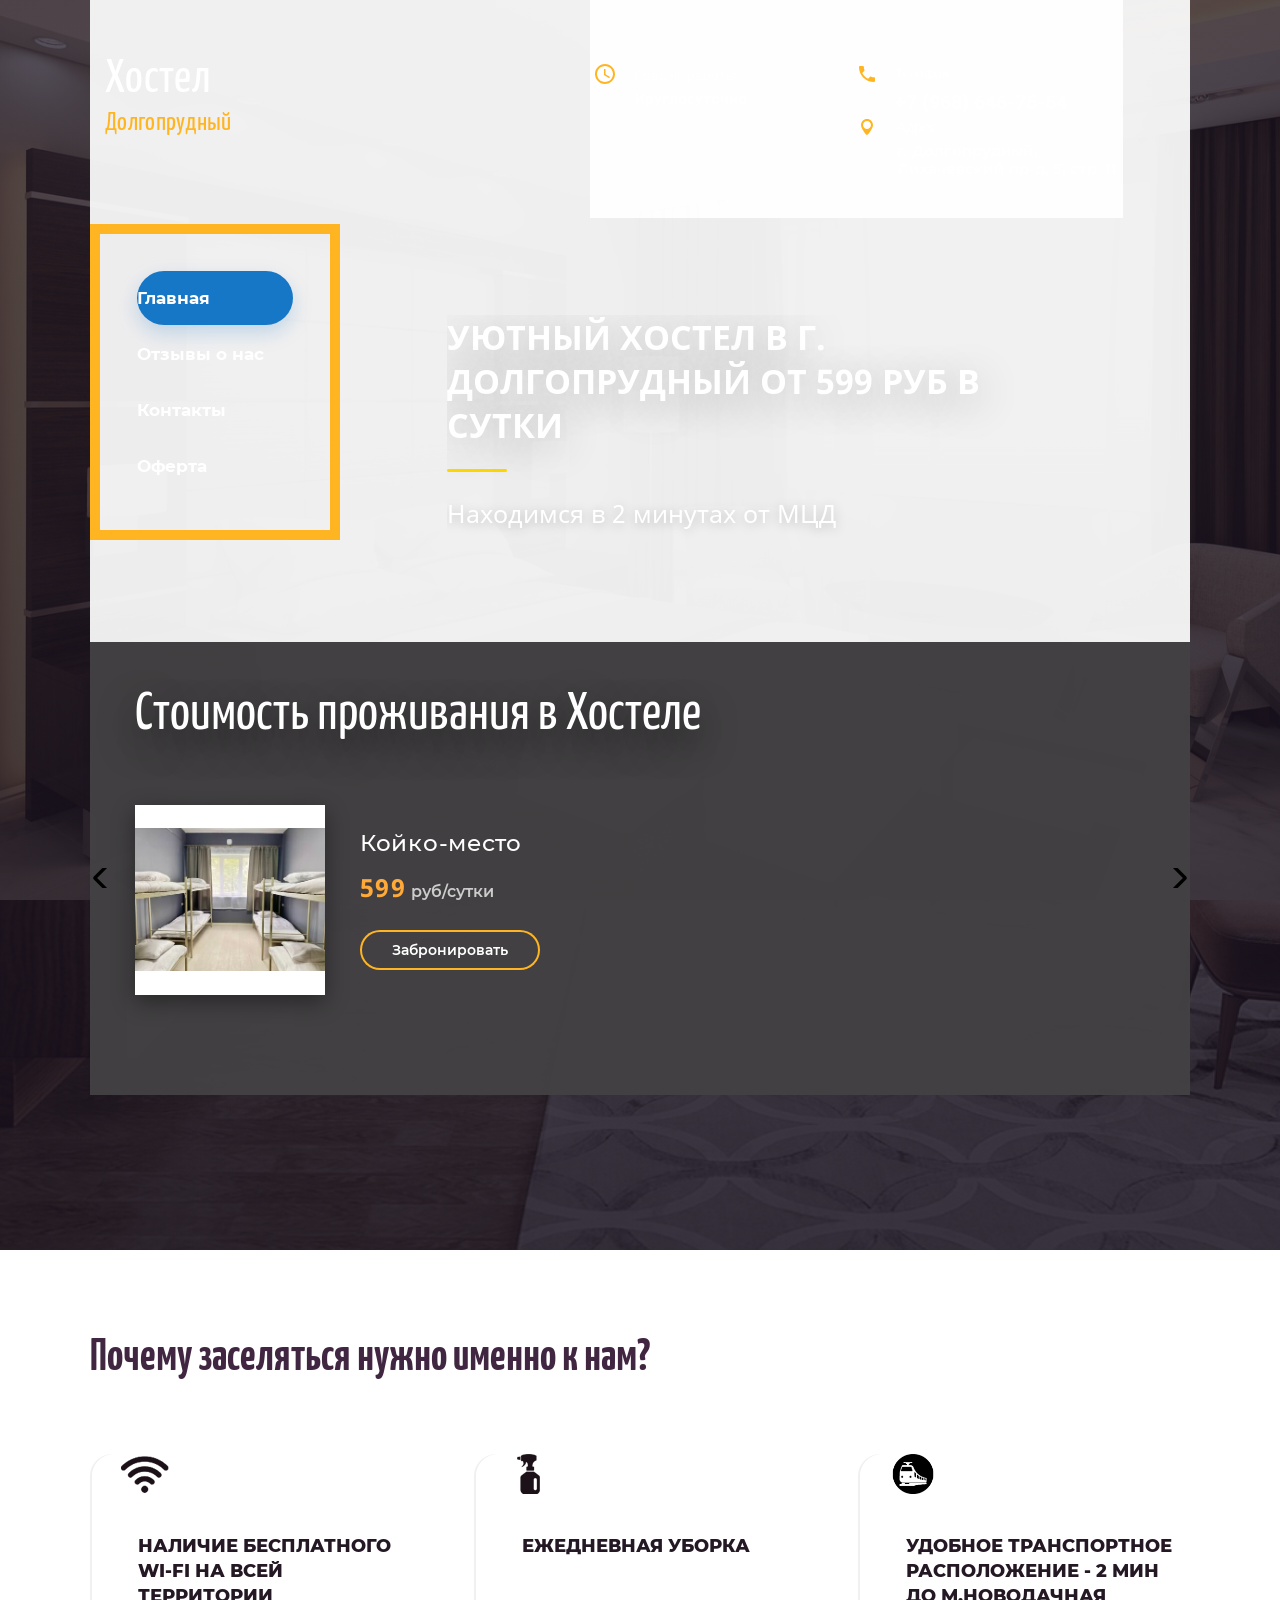
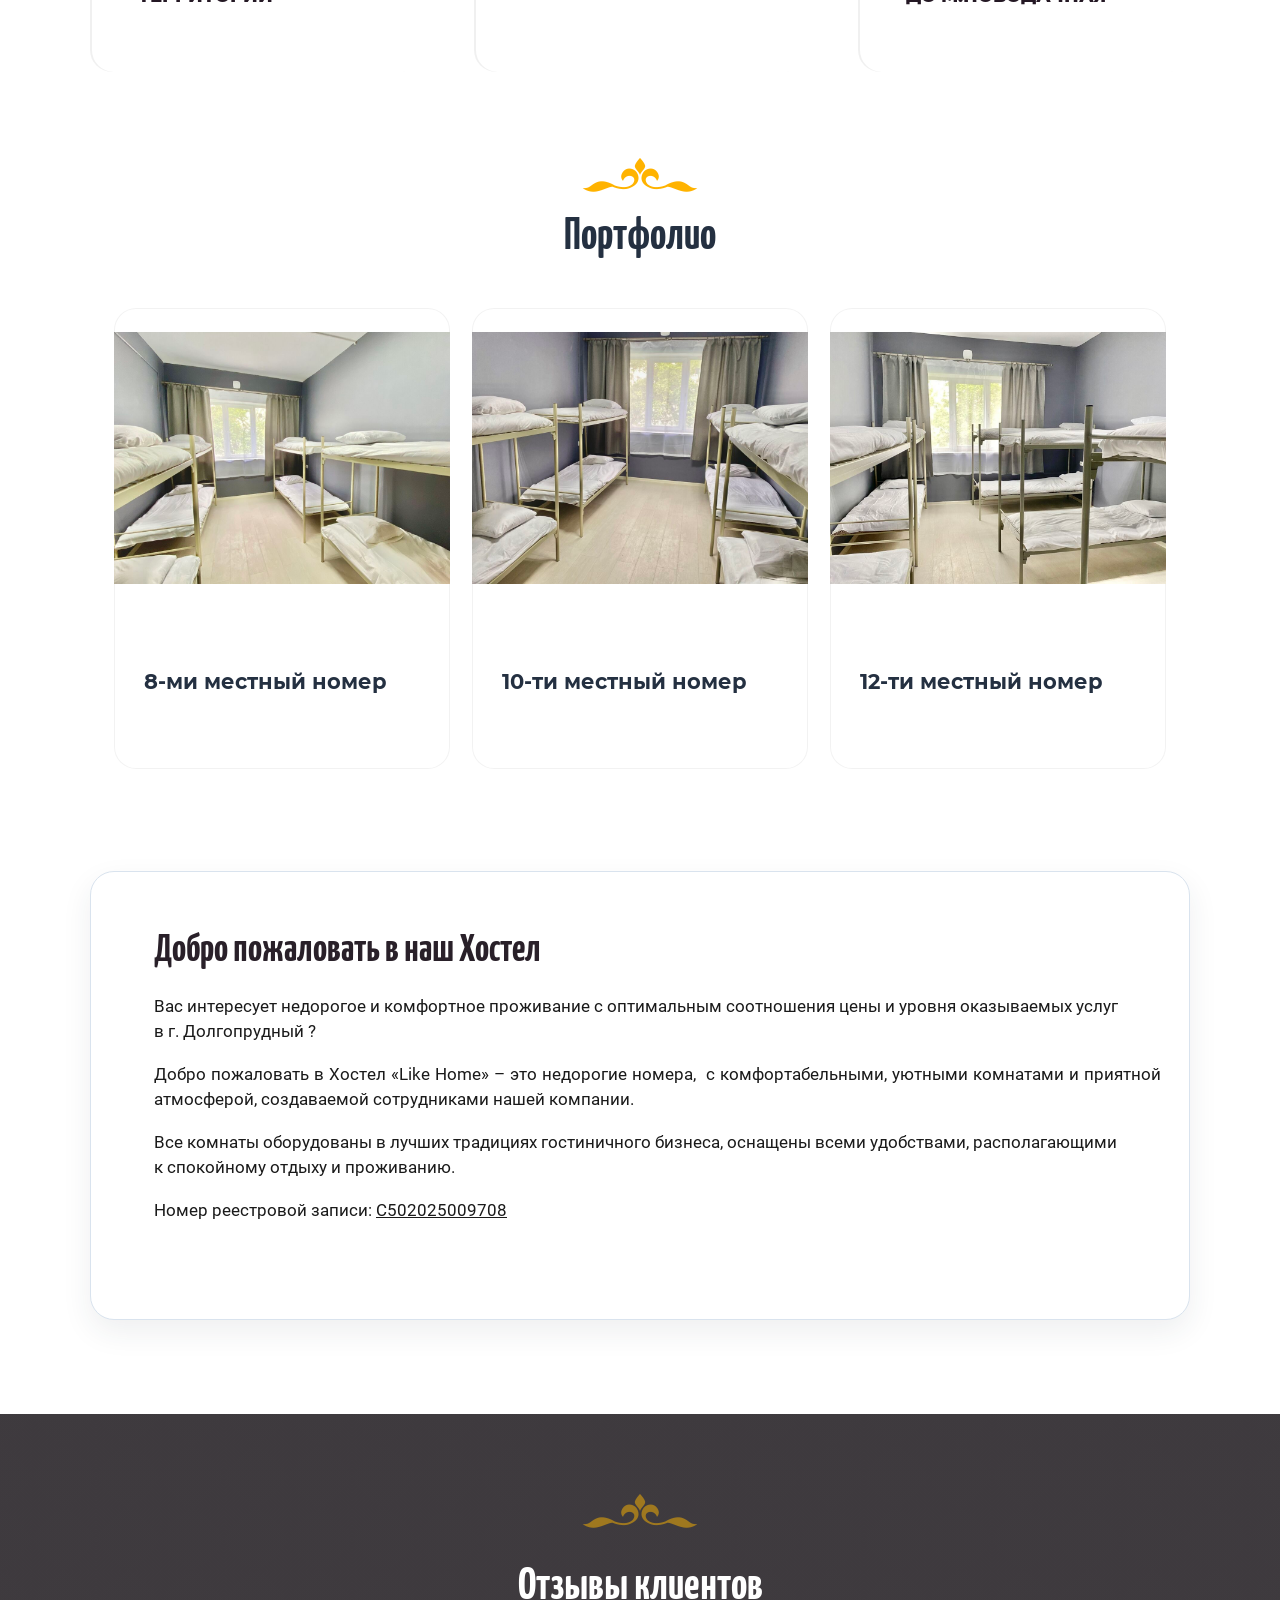
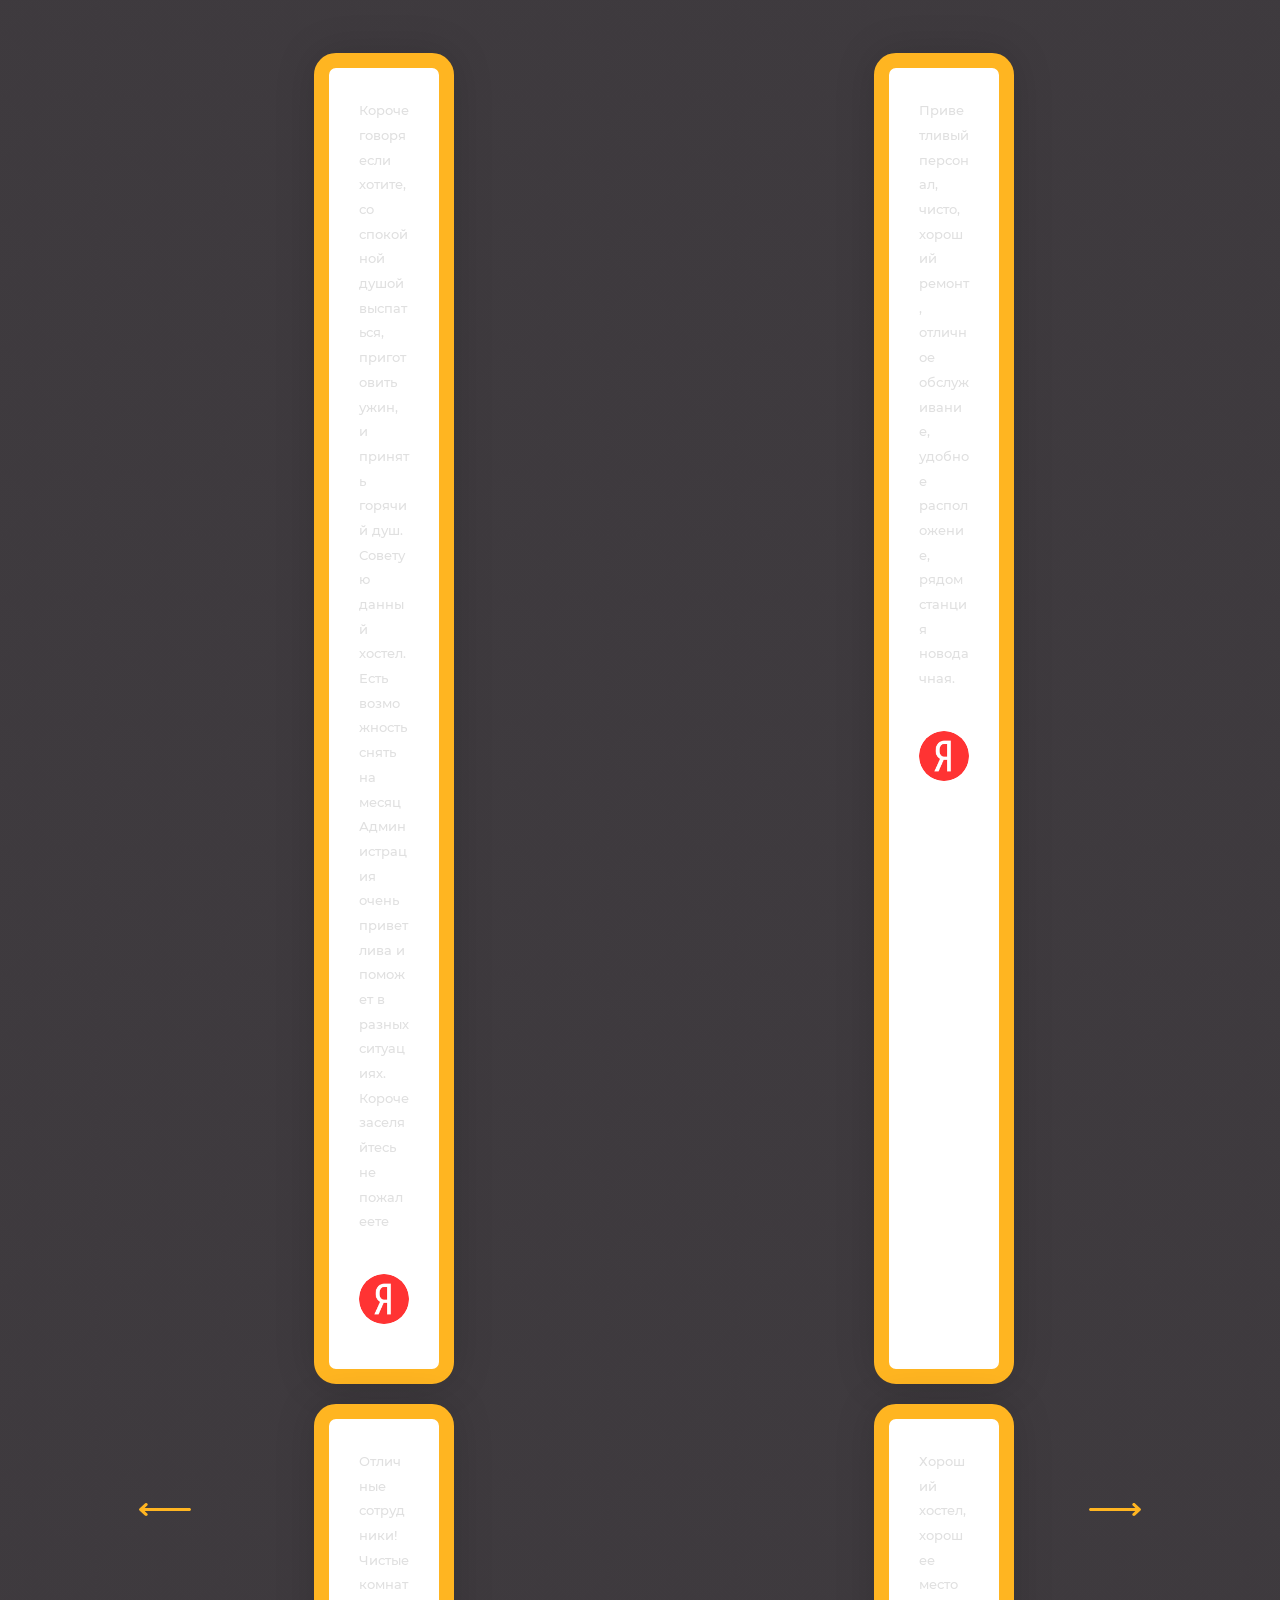
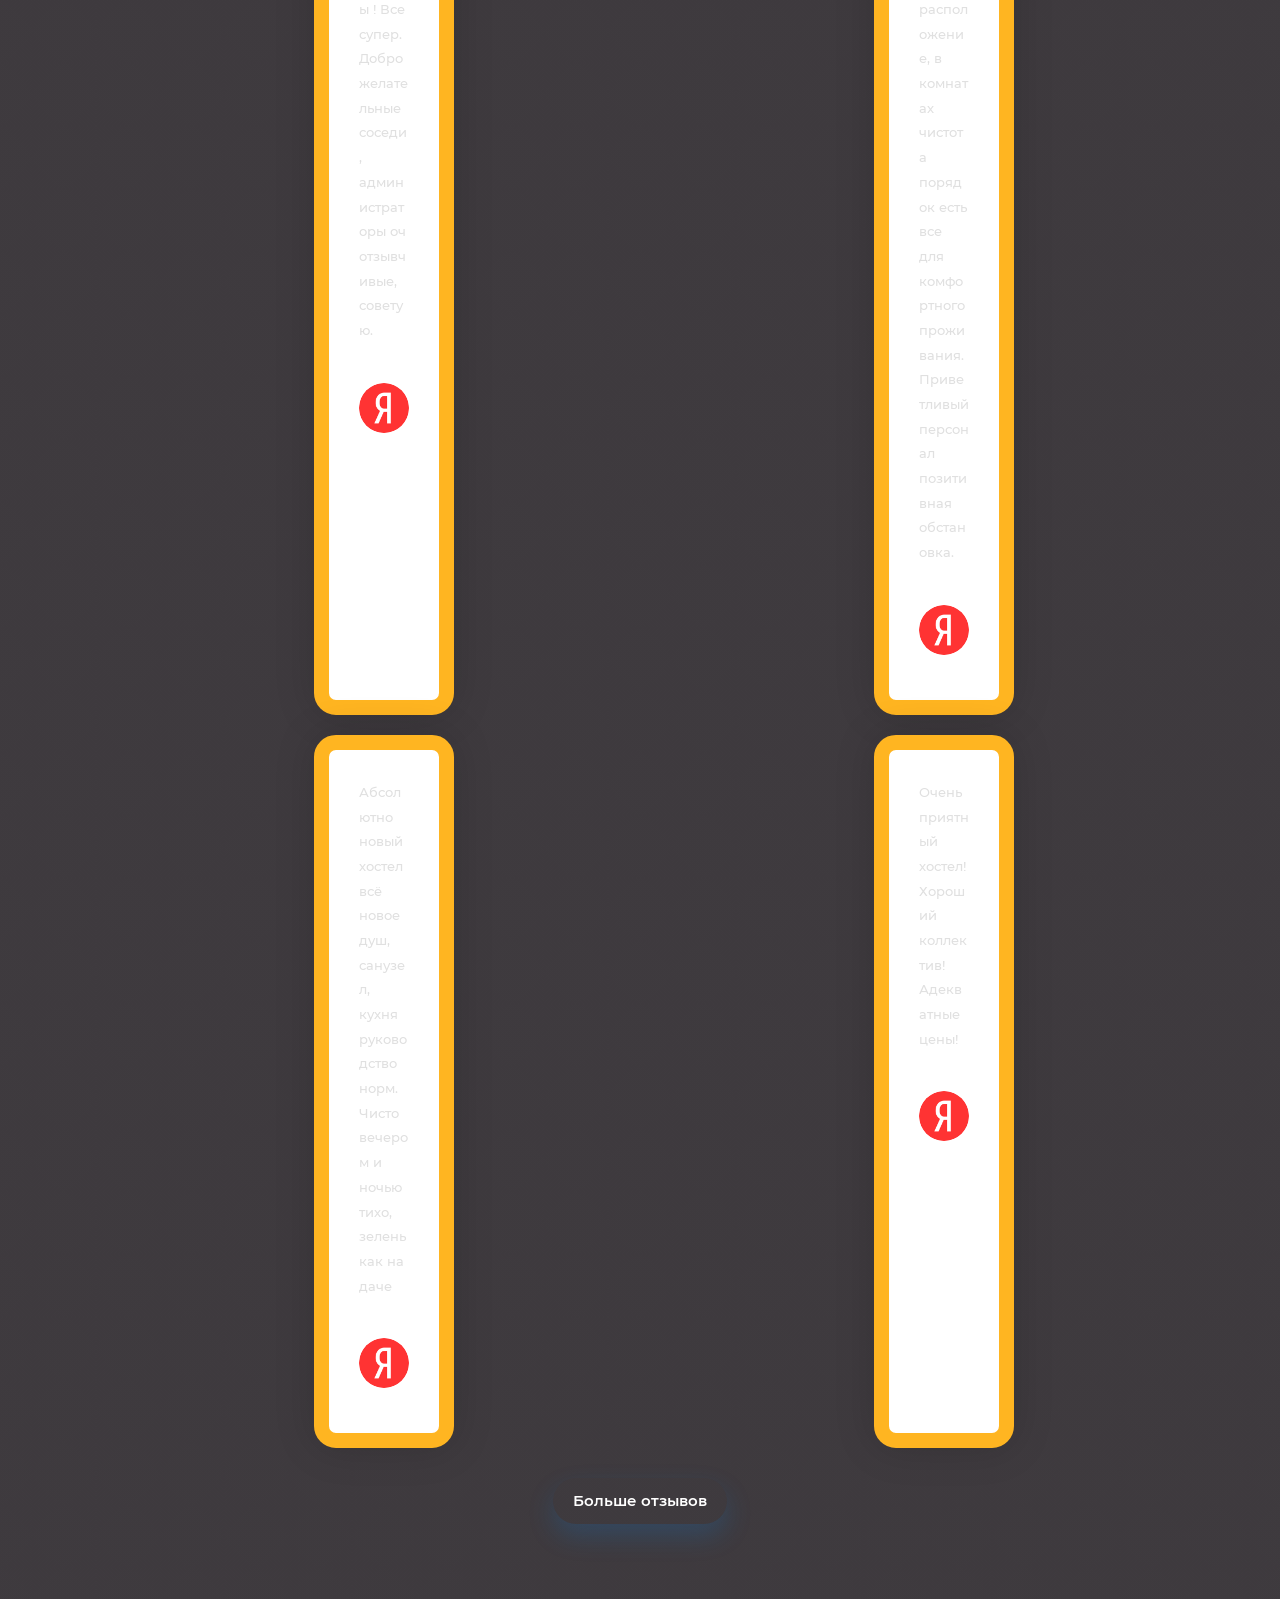
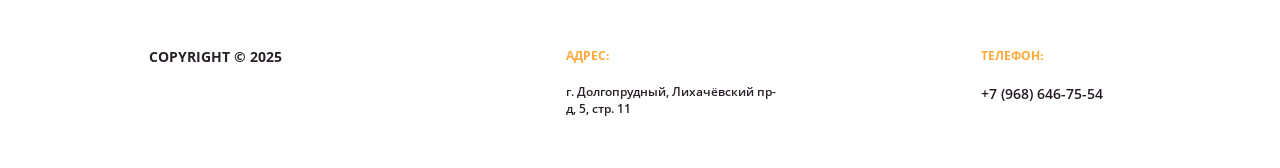
==== index.html @ 7240b82d "Refresh original site styling and remove MegaGroup references" ====
<!doctype html>
 
<html lang="ru" class="title-page">
	 
	<head>
		 
		<meta charset="utf-8">
		 <link rel="stylesheet" href="/booking.css">
		<meta name="robots" content="all"/>
		 <title>Хостел Like Home г. Долгопрудный</title>
<!-- assets.top -->

<!-- /assets.top -->
 
		<meta name="description" content="Добро пожаловать в Хостел «Like Home» – это недорогие номера,  с комфортабельными, уютными комнатами и приятной атмосферой, создаваемой сотрудниками нашей компании.">
		 
		<meta name="keywords" content="Хостел, хостел недорого, хостел цена">
		 
		<meta name="SKYPE_TOOLBAR" content="SKYPE_TOOLBAR_PARSER_COMPATIBLE">
		<meta name="viewport" content="width=device-width, height=device-height, initial-scale=1.0, maximum-scale=1.0, user-scalable=no">
		 
		<meta name="msapplication-tap-highlight" content="no"/>
		 
		<meta name="format-detection" content="telephone=no">
		 
		<meta http-equiv="x-rim-auto-match" content="none">
		 
		<!--  -->
		<link rel="stylesheet" href="title.styles.css">
		 
		<link rel="stylesheet" href="designblock.scss.css">
		 
		<link rel="stylesheet" href="s3_styles.scss.css">
		 
		<script src="jquery.min.js"></script>
		 
		<script src="adaptiveimage.js"></script>
		 <meta name="yandex-verification" content="aace948589cb47bc" />
<link rel="stylesheet" href="lightgallery.proxy.to.hs.min.css" media="all" async>
<script src="lightgallery.proxy.to.hs.stub.min.js"></script>
<script src="lightgallery.proxy.to.hs.js" async></script>

            <!-- 46b9544ffa2e5e73c3c971fe2ede35a5 -->
            <script src='ru.js'></script>
            <script src='common.min.js'></script>
        <link rel='stylesheet' type='text/css' href='calendar.css' /><link rel="icon" href="favicon.png" type="image/png">
	<link rel="apple-touch-icon" href="favicon.png.1">
	<link rel="apple-touch-icon" sizes="57x57" href="favicon.png.2">
	<link rel="apple-touch-icon" sizes="60x60" href="favicon.png.3">
	<link rel="apple-touch-icon" sizes="72x72" href="favicon.png.4">
	<link rel="apple-touch-icon" sizes="76x76" href="favicon.png.5">
	<link rel="apple-touch-icon" sizes="114x114" href="favicon.png.6">
	<link rel="apple-touch-icon" sizes="120x120" href="favicon.png.7">
	<link rel="apple-touch-icon" sizes="144x144" href="favicon.png.8">
	<link rel="apple-touch-icon" sizes="152x152" href="favicon.png.9">
	<link rel="apple-touch-icon" sizes="180x180" href="favicon.png.10">
	
	<meta name="msapplication-TileImage" content="/thumb/2/bmMZwZpxmRExzY98ed18Wg/c/favicon.png">
	<meta name="msapplication-square70x70logo" content="/thumb/2/u4ZCgXlIt0M0m6gZuZtRyQ/70c70/favicon.png">
	<meta name="msapplication-square150x150logo" content="/thumb/2/foNNC3kvbPYBac4AKEENng/150c150/favicon.png">
	<meta name="msapplication-wide310x150logo" content="/thumb/2/4xXaTyEaqfQGm4mLgRUUfg/310c150/favicon.png">
	<meta name="msapplication-square310x310logo" content="/thumb/2/rmdEXcb0zBLSx3J7TTuAiw/310c310/favicon.png">

		<link href="jquery-ui.css" rel="stylesheet" type="text/css"/>
		 
		<script src="jquery-ui.min.js" type="text/javascript"></script>
		 		<script src="jquery.ui.datepicker-ru.js"></script>
		 
		<link rel="stylesheet" href="jquery.popover.css">
		 
		<script src="jquery.popover.min.js" type="text/javascript"></script>
		 
		<script src="s3.form.js" type="text/javascript"></script>
		 
		<script src="jquery.bxslider.min.js" type="text/javascript"></script>
		 
		<link rel="stylesheet" href="photoswipe.css">
		 
		<link rel="stylesheet" href="default-skin.css">
		 
		<script type="text/javascript" src="photoswipe.min.js"></script>
		 
		<script type="text/javascript" src="photoswipe-ui-default.min.js"></script>
		  
		<script type="text/javascript" src="title.js"></script>
		 
		<!--[if lt IE 10]> <script src="/g/libs/ie9-svg-gradient/0.0.1/ie9-svg-gradient.min.js"></script> <script src="/g/libs/jquery-placeholder/2.0.7/jquery.placeholder.min.js"></script> <script src="/g/libs/jquery-textshadow/0.0.1/jquery.textshadow.min.js"></script> <script src="/g/s3/misc/ie/0.0.1/ie.js"></script> <![endif]-->
		<!--[if lt IE 9]> <script src="/g/libs/html5shiv/html5.js"></script> <![endif]-->
		 		 
	<link rel="stylesheet" href="modern-refresh.css">
	</head>
	 
	<body>
		 
		<div class="wrapper editorElement layer-type-wrapper" >
			  <div class="side-panel side-panel-43 widget-type-side_panel editorElement layer-type-widget widget-27" data-layers="['widget-28':['tablet-landscape':'inSide','tablet-portrait':'inSide','mobile-landscape':'inSide','mobile-portrait':'inSide'],'widget-47':['tablet-landscape':'inSide','tablet-portrait':'inSide','mobile-landscape':'inSide','mobile-portrait':'inSide'],'widget-183':['tablet-landscape':'inSide','tablet-portrait':'inSide','mobile-landscape':'inSide','mobile-portrait':'inSide']]" data-phantom="0" data-position="left">
	<div class="side-panel-top">
		<div class="side-panel-button">
			<span class="side-panel-button-icon">
				<span class="side-panel-button-icon-line"></span>
				<span class="side-panel-button-icon-line"></span>
				<span class="side-panel-button-icon-line"></span>
			</span>
		</div>
		<div class="side-panel-top-inner" ></div>
	</div>
	<div class="side-panel-mask"></div>
	<div class="side-panel-content">
				<div class="side-panel-content-inner"></div>
	</div>
</div>   
			<div class="editorElement layer-type-block ui-droppable block-127" >
				<div class="editorElement layer-type-block ui-droppable block-128" >
					<div class="layout columned columns-2 layout_275_id_289" >
						<div class="layout column layout_289" >
							<div class="editorElement layer-type-block ui-droppable block-134" >
								<div class="site-name-290 widget-188 widget-type-site_name editorElement layer-type-widget">
									  	
									  		
									  		
									 <div class="sn-wrap"> 
									  
										<div class="sn-logo">
											 
											<img src="index.html" alt="" title="">
											 
										</div>
									 									  
										<div class="sn-text">
											<div class="align-elem">
											    Хостел
											</div>
											<div class="site-description widget-189 widget-type-site_description editorElement layer-type-widget">
							 
												<div class="align-elem">
													Долгопрудный
												</div>
												 
											</div>
										</div>
									  
								</div>
								 </a> 
						</div>
												<div class="widget-183 popup menu-279 wm-widget-menu vertical widget-type-menu_vertical editorElement layer-type-widget" data-child-icons="0">
							   
							<div class="menu-button">
								Меню
							</div>
							 
							<div class="menu-scroll">
								  <ul><li class="opened active menu-item"><a href="index.html" ><span class="menu-item-text">Главная</span></a></li><li class="menu-item"><a href="otzyvy-o-nas.html" ><span class="menu-item-text">Отзывы о нас</span></a></li><li class="menu-item"><a href="kontakty.html" ><span class="menu-item-text">Контакты</span></a></li><li class="menu-item"><a href="oferta.html" ><span class="menu-item-text">Оферта</span></a></li></ul> 
							</div>
							 
						</div>
											</div>
				</div>
				<div class="layout layout_275_id_316" >
					<div class="editorElement layer-type-block ui-droppable block-144" >
						<div class="editorElement layer-type-block ui-droppable block-129" >
							<div class="layout column layout_278" >
								  	<div class="schedule-278 widget-182 schedule-block contacts-block widget-type-contacts_schedule editorElement layer-type-widget">
		<div class="inner">
			<label class="cell-icon" for="tg-schedule-278">
				<div class="icon"></div>
			</label>
			<input id="tg-schedule-278" class="tgl-but" type="checkbox">
			<div class="block-body-drop">
				<div class="cell-text">
					<div class="title"><div class="align-elem">График работы:</div></div>
					<div class="text_body">
						<div class="align-elem">Круглосуточно</div>
					</div>
				</div>
			</div>
		</div>
	</div>
  
							</div>
							<div class="layout layout_280_id_277" >
								  	<div class="phones-277 widget-181 phones-block contacts-block widget-type-contacts_phone editorElement layer-type-widget">
		<div class="inner">
			<label class="cell-icon" for="tg-phones-277">
				<div class="icon"></div>
			</label>
			<input id="tg-phones-277" class="tgl-but" type="checkbox">
			<div class="block-body-drop">
				<div class="cell-text">
					<div class="title"><div class="align-elem">Телефон:</div></div>
					<div class="text_body">
						<div class="align-elem">
															<div><a href="tel:+79686467554">+7 (968) 646-75-54</a></div>													</div>
					</div>
				</div>
			</div>
		</div>
	</div>
        <div class="address-276 widget-180 address-block contacts-block widget-type-contacts_address editorElement layer-type-widget">
        <div class="inner">
            <label class="cell-icon" for="tg276">
                <div class="icon"></div>
            </label>
            <input id="tg276" class="tgl-but" type="checkbox">
            <div class="block-body-drop">
                <div class="cell-text">
                    <div class="title"><div class="align-elem">Адрес:</div></div>
                    <div class="text_body">
                        <div class="align-elem">г. Долгопрудный, Лихачёвский пр-д, 5, стр. 11</div>
                    </div>
                </div>
            </div>
        </div>
    </div>
  
							</div>
						</div>
					</div>
					  
		
	<div class="editable_block-301 widget-195 editorElement layer-type-widget">
				<div class="body">
																					<div class="title"><div class="align-elem">Уютный хостел в г. Долгопрудный  от 599 руб в сутки</div></div>
																																											<div class="text"><div class="align-elem"><p>Находимся в 2&nbsp;минутах от МЦД</p></div></div>
																																												
		</div>
	</div>

  
				</div>
			</div>
			  	
	
	
	
		
	<div class="horizontal_blocklist horizontal_blocklist-304 widget-197 horizontal_mode widget-type-block_list_horizontal editorElement layer-type-widget" data-slider="1,1,1,1,1" data-swipe="0,0,0,0,0" data-setting-mode="horizontal" data-setting-pause="4000" data-setting-auto="1" data-setting-controls="0,0,0,0,0" data-setting-pager="1,1,1,1,0" data-setting-pager_selector=".horizontal_blocklist-304 .pager-wrap" data-setting-prev_selector=".horizontal_blocklist-304 .prev" data-setting-next_selector=".horizontal_blocklist-304 .next" data-setting-count="2,2,2,2,2" data-setting-columns="2,1,1,1,1" data-setting-move="" data-setting-prev_text="" data-setting-next_text="" data-setting-auto_controls_selector=".horizontal_blocklist-304 .auto_controls" data-setting-auto_controls="0,0,0,0,0" data-setting-autoControlsCombine="0">

					<div class="header">
				<div class="header_text"><div class="align-elem">Стоимость проживания в Хостеле</div></div>
							</div>
						<div class="body-outer">
			<div class="body">
				<div class="swipe-shadow-left"></div>
				<div class="swipe-shadow-right"></div>
				<div class="list"><div class="item-outer"><div class="item"><div class="item_header"></div><div class="item_body"><div class="item_figure"><div class="image"><span class="img-convert img-cover"><img src="img_1186.jpg" alt="Койко-место"></span></div></div><div class="item_detail"><span class="title"><span class="align-elem">Койко-место</span></span>
				<div class="price-wrap"><div class="price"><span class="price-value">
				    <span class="align-elem">599</span></span><span class="price-currency">
				        <span class="align-elem">руб/сутки</span></span></div>
				    <div class="more">
				        
				        <a data-booking-open href="#">
  <span class="align-elem">Забронировать</span>
</a>
				        
				        </div></div></div></div></div></div></div>
			</div>
		</div>
		<div class="footer">
								</div>
							<div class="controls">
				<span class="prev"></span>
				<span class="next"></span>
			</div>
			
		<div class="bx-pager-wrap">
			<div class="bx-auto_controls">
									<div class="auto_controls"></div>
			
									<div class="pager-wrap"></div>
			
			</div>
		</div>
	</div>
  
		</div>
	</div>
		<div class="editorElement layer-type-block ui-droppable block-142" >
		  	    
    
    
    
        
    		<div class="blocklist blocklist-306 widget-198 horizontal_mode widget-type-block_list editorElement layer-type-widget" data-slider="0,0,0,0,0" data-swipe="0,0,0,0,0" data-setting-mode="horizontal" data-setting-pause="4000" data-setting-auto="1" data-setting-controls="1,1,1,1,1" data-setting-pager="1,1,1,1,1" data-setting-pager_selector=".blocklist-306 .pager-wrap" data-setting-prev_selector=".blocklist-306 .prev" data-setting-next_selector=".blocklist-306 .next" data-setting-count="3,3,3,3,3" data-setting-columns="3,2,2,1,1" data-setting-move="" data-setting-prev_text="" data-setting-next_text="" data-setting-auto_controls_selector=".blocklist-306 .auto_controls" data-setting-auto_controls="0,0,0,0,0" data-setting-autoControlsCombine="0" data_photo_swipe="0" item_id="306" data-setting-vertical_aligner="none">

            				<div class="header">
					<div class="header_text"><div class="align-elem">					<h1 class="h1 widget-205 widget-type-h1 editorElement layer-type-widget">
						Почему заселяться нужно именно к нам?
					</h1>
					</div></div>
                    
				</div>
                        			<div class="body-outer" data-columns="0,0,0,0,0">
				<div class="body">
					<div class="swipe-shadow-left"></div>
					<div class="swipe-shadow-right"></div>
					<div class="list"><div class="item-outer"><div class="item"><div class="image"><span class="img-convert img-cover"><img src="q_1.png" alt="Наличие бесплатного Wi-fi на всей территории"></span><div class="image-inner"></div></div><span class="title"><span class="align-elem">Наличие бесплатного Wi-fi на всей территории</span></span><div class="text"><div class="align-elem"></div></div></div></div><div class="item-outer"><div class="item"><div class="image"><span class="img-convert img-cover"><img src="q_2.png" alt="Ежедневная уборка"></span><div class="image-inner"></div></div><span class="title"><span class="align-elem">Ежедневная уборка</span></span><div class="text"><div class="align-elem"></div></div></div></div><div class="item-outer"><div class="item"><div class="image"><span class="img-convert img-cover"><img src="png-clipart-train-rail-transport-bus-metra-indian-railways-rail-blue-logo.png" alt="Удобное транспортное расположение - 2 мин до м.Новодачная"></span><div class="image-inner"></div></div><span class="title"><span class="align-elem">Удобное транспортное расположение - 2 мин до м.Новодачная</span></span><div class="text"><div class="align-elem"></div></div></div></div></div>
				</div>
			</div>
                                			<div class="controls">
				<span class="prev"></span>
				<span class="next"></span>
			</div>
            
			<div class="bx-pager-wrap">
				<div class="bx-auto_controls">
                            			<div class="auto_controls"></div>
            
                            			<div class="pager-wrap"></div>
            
				</div>
			</div>

		</div>

        
      
	</div>
				<div class="editorElement layer-type-block ui-droppable block-136" >
		  	    
    
    
    
        
    		<div class="blocklist blocklist-311 widget-201 horizontal_mode widget-type-block_list editorElement layer-type-widget" data-slider="0,0,0,0,0" data-swipe="0,0,0,0,0" data-setting-mode="horizontal" data-setting-pause="4000" data-setting-auto="1" data-setting-controls="1,1,1,1,1" data-setting-pager="1,1,1,1,1" data-setting-pager_selector=".blocklist-311 .pager-wrap" data-setting-prev_selector=".blocklist-311 .prev" data-setting-next_selector=".blocklist-311 .next" data-setting-count="3,3,3,3,3" data-setting-columns="3,3,2,2,1" data-setting-move="" data-setting-prev_text="" data-setting-next_text="" data-setting-auto_controls_selector=".blocklist-311 .auto_controls" data-setting-auto_controls="0,0,0,0,0" data-setting-autoControlsCombine="0" data_photo_swipe="1" item_id="311" data-setting-vertical_aligner="none">

            				<div class="header">
					<div class="header_text"><div class="align-elem">Портфолио</div></div>
                    
				</div>
                        			<div class="body-outer" data-columns="0,0,0,0,0">
				<div class="body">
					<div class="swipe-shadow-left"></div>
					<div class="swipe-shadow-right"></div>
					<div class="list"><div class="item-outer"><div class="item"><div class="image"><a href="8.jpg" itemprop="contentUrl" data-title="8-ми местный номер" data-size="1920x1440"><span class="img-convert img-cover"><img src="8.jpg.1" alt="8-ми местный номер"></span></a><div class="image-inner"></div></div><span class="title"><span class="align-elem">8-ми местный номер</span></span><div class="text"><div class="align-elem"></div></div></div></div><div class="item-outer"><div class="item"><div class="image"><a href="10.jpg" itemprop="contentUrl" data-title="10-ти местный номер" data-size="1920x1440"><span class="img-convert img-cover"><img src="10.jpg.1" alt="10-ти местный номер"></span></a><div class="image-inner"></div></div><span class="title"><span class="align-elem">10-ти местный номер</span></span><div class="text"><div class="align-elem"></div></div></div></div><div class="item-outer"><div class="item"><div class="image"><a href="12.jpg" itemprop="contentUrl" data-title="12-ти местный номер" data-size="1920x1440"><span class="img-convert img-cover"><img src="12.jpg.1" alt="12-ти местный номер"></span></a><div class="image-inner"></div></div><span class="title"><span class="align-elem">12-ти местный номер</span></span><div class="text"><div class="align-elem"></div></div></div></div></div>
				</div>
			</div>
                                			<div class="controls">
				<span class="prev"></span>
				<span class="next"></span>
			</div>
            
			<div class="bx-pager-wrap">
				<div class="bx-auto_controls">
                            			<div class="auto_controls"></div>
            
                            			<div class="pager-wrap"></div>
            
				</div>
			</div>

		</div>

        
      
	</div>
		<div class="editorElement layer-type-block ui-droppable block-90" >
		  	
	
	
	<div class="horizontal_block-197 widget-127 widget-type-block_horizontal editorElement layer-type-widget">
				<div class="header"></div>
		<div class="body">
								<div class="figure">
											</div>
						<div class="detail">
									<div class="title"><div class="align-elem">Добро пожаловать в наш Хостел</div></div>
												<div class="text"><div class="align-elem"><p style="text-align: justify;">Вас интересует недорогое и комфортное проживание с&nbsp;оптимальным&nbsp;соотношения цены и уровня оказываемых услуг&nbsp;<br />
в г. Долгопрудный&nbsp;?</p>

<p style="text-align: justify;">Добро пожаловать в Хостел&nbsp;&laquo;Like Home&raquo; &ndash; это недорогие номера, &nbsp;с комфортабельными, уютными комнатами и приятной атмосферой, создаваемой сотрудниками нашей компании.</p>

<p style="text-align: justify;">Все комнаты оборудованы в лучших традициях гостиничного бизнеса, оснащены всеми удобствами, располагающими<br />
к спокойному отдыху и проживанию.</p>

<p style="text-align: justify;">Номер реестровой записи: <a href="https://tourism.fsa.gov.ru/ru/resorts/hotels/8864b237-856f-11f0-816e-7526e671df5f/about-resort">С502025009708</a><br />
&nbsp;</p>

<p>&nbsp;</p></div></div>
																
							</div>
					</div>
	</div>
  
	</div>
	<div class="editorElement layer-type-block ui-droppable block-137" >
		  	
	
	
	
	
	<div class="bx-reviews reviews-313 widget-202 horizontal widget-type-reviews editorElement layer-type-widget" data-slider="1,1,1,1,1" data-swipe="0,0,0,0,0" data-setting-mode="horizontal" data-setting-pause="4000" data-setting-auto="1" data-setting-controls="1,1,1,1,1" data-setting-pager="0,0,0,0,0" data-setting-pager_selector=".reviews-313 .pager-wrap" data-setting-prev_selector=".reviews-313 .prev" data-setting-next_selector=".reviews-313 .next" data-setting-count="3,3,3,3,3" data-setting-columns="1,1,1,1,1" data-setting-move="1" data-setting-prev_text="" data-setting-next_text="" data-setting-auto_controls_selector=".reviews-313 .auto_controls" data-setting-auto_controls="0,0,0,0,0" data-setting-autoControlsCombine="0">
		<div class="header">
			<div class="header_text">Отзывы клиентов</div>
					</div>
				<div class="list-wr">
			<div class="swipe-shadow-left"></div>
			<div class="swipe-shadow-right"></div>
			<div class="body">
				<div class="list"><div class="item-outer"><div class="item"><div class="text"><div class="align-elem">Короче говоря если хотите, со спокойной душой выспаться, приготовить ужин, и принять горячий душ. Советую данный хостел. Есть возможность снять на месяц<br />
Администрация очень приветлива и поможет в разных ситуациях. Короче заселяйтесь не пожалеете</div></div><div class="image"><span class="img-convert img-cover"><img src="orig.png" alt="Василий"></span><div class="author"><span class="name"><span class="align-elem">Василий</span></span></div></div></div></div><div class="item-outer"><div class="item"><div class="text"><div class="align-elem">Приветливый персонал, чисто, хороший ремонт, отличное обслуживание, удобное расположение, рядом станция новодачная.</div></div><div class="image"><span class="img-convert img-cover"><img src="orig.png" alt="Максим"></span><div class="author"><span class="name"><span class="align-elem">Максим</span></span></div></div></div></div><div class="item-outer"><div class="item"><div class="text"><div class="align-elem">Отличные сотрудники! Чистые комнаты ! Все супер. <br />
Доброжелательные соседи, администраторы оч отзывчивые, советую.</div></div><div class="image"><span class="img-convert img-cover"><img src="orig.png" alt="Андрей"></span><div class="author"><span class="name"><span class="align-elem">Андрей</span></span></div></div></div></div><div class="item-outer"><div class="item"><div class="text"><div class="align-elem">Хороший хостел, хорошее место расположение, в комнатах чистота порядок есть все для комфортного проживания. Приветливый персонал позитивная обстановка.</div></div><div class="image"><span class="img-convert img-cover"><img src="orig.png" alt="Михаил А."></span><div class="author"><span class="name"><span class="align-elem">Михаил А.</span></span></div></div></div></div><div class="item-outer"><div class="item"><div class="text"><div class="align-elem">Абсолютно новый хостел всё новое душ, санузел, кухня руководство норм. Чисто вечером и ночью тихо, зелень как на даче</div></div><div class="image"><span class="img-convert img-cover"><img src="orig.png" alt="Владимир Иванов"></span><div class="author"><span class="name"><span class="align-elem">Владимир Иванов</span></span></div></div></div></div><div class="item-outer"><div class="item"><div class="text"><div class="align-elem">Очень приятный хостел! Хороший коллектив! Адекватные цены!</div></div><div class="image"><span class="img-convert img-cover"><img src="orig.png" alt="Иван Турубаров"></span><div class="author"><span class="name"><span class="align-elem">Иван Турубаров</span></span></div></div></div></div></div>
			</div>
		</div>
		<div class="footer"><a class="all" href="index.html#"><span class="align-elem">Больше отзывов</span></a></div>							<div class="controls">
				<span class="prev"></span>
				<span class="next"></span>
			</div>
			
		<div class="bx-pager-wrap">
			<div class="bx-auto_controls">
									<div class="auto_controls"></div>
			
									<div class="pager-wrap"></div>
			
			</div>
		</div>
	</div>
  
	</div>
	<div class="editorElement layer-type-block ui-droppable block-114" >
		<div class="editorElement layer-type-block ui-droppable block-115" >
			<div class="layout layout_252_id_253" >
				<div class="editorElement layer-type-block ui-droppable block-116" >
					<div class="site-copyright widget-157 widget-type-site_copyright editorElement layer-type-widget">
						 
						<div class="align-elem">
							 							 COPYRIGHT &copy; 2025
<div id="gtx-trans" style="position: absolute; left: 137px; top: -20.0139px;">
<div class="gtx-trans-icon">&nbsp;</div>
</div>
							<br />
							 
						</div>
						 
					</div></div>
				<div class="site-counters widget-164 widget-type-site_counters editorElement layer-type-widget">
					 <!-- Yandex.Metrika counter -->
<script type="text/javascript" >
   (function(m,e,t,r,i,k,a){m[i]=m[i]||function(){(m[i].a=m[i].a||[]).push(arguments)};
   m[i].l=1*new Date();k=e.createElement(t),a=e.getElementsByTagName(t)[0],k.async=1,k.src=r,a.parentNode.insertBefore(k,a)})
   (window, document, "script", "https://mc.yandex.ru/metrika/tag.js", "ym");

   ym(88450058, "init", {
        clickmap:true,
        trackLinks:true,
        accurateTrackBounce:true
   });
</script>
<noscript><div><img src="https://mc.yandex.ru/watch/88450058" style="position:absolute; left:-9999px;" alt="" /></div></noscript>
<!-- /Yandex.Metrika counter -->
<!--__INFO2025-12-30 00:39:09INFO__-->
 
				</div>
			</div>
			<div class="layout columned columns-2 layout_252_id_256" >
				<div class="layout column layout_256" >
					      <div class="address-256 widget-159 address-block contacts-block widget-type-contacts_address editorElement layer-type-widget">
        <div class="inner">
            <label class="cell-icon" for="tg256">
                <div class="icon"></div>
            </label>
            <input id="tg256" class="tgl-but" type="checkbox">
            <div class="block-body-drop">
                <div class="cell-text">
                    <div class="title"><div class="align-elem">Адрес:</div></div>
                    <div class="text_body">
                        <div class="align-elem">г. Долгопрудный, Лихачёвский пр-д, 5, стр. 11</div>
                    </div>
                </div>
            </div>
        </div>
    </div>
  
				</div>
				<div class="layout column layout_257" >
					  	<div class="phones-257 widget-160 phones-block contacts-block widget-type-contacts_phone editorElement layer-type-widget">
		<div class="inner">
			<label class="cell-icon" for="tg-phones-257">
				<div class="icon"></div>
			</label>
			<input id="tg-phones-257" class="tgl-but" type="checkbox">
			<div class="block-body-drop">
				<div class="cell-text">
					<div class="title"><div class="align-elem">Телефон:</div></div>
					<div class="text_body">
						<div class="align-elem">
															<div><a href="tel:+79686467554">+7 (968) 646-75-54</a></div>													</div>
					</div>
				</div>
			</div>
		</div>
	</div>
  
				</div>
			</div>
		</div>
	</div>
</div>


<!-- assets.bottom -->
<!-- </noscript></script></style> -->
<script src="site.min.js@1766735747" ></script>
<script src="defender.min.js@1766735747" ></script>
<script >/*<![CDATA[*/
$ite.start({"sid":3948521,"vid":3985950,"aid":3998221,"stid":4,"cp":21,"active":true,"domain":"likehome-hostel.ru","lang":"ru","trusted":true,"debug":false,"captcha":3,"onetap":[{"provider":"vkontakte","provider_id":"51977133","code_verifier":"V0yjmDVOhTZmNWZZj0xMOkgTMi2TVNWZNQIUOkD2OQh"}]});
/*]]>*/</script>
<!-- /assets.bottom -->
 <script src="/booking.js"></script>

</body>
 
</html>
---- booking.css ----
.lh-overlay {
  position: fixed;
  inset: 0;
  background: rgba(0,0,0,.6);
  display: none;
  align-items: center;
  justify-content: center;
  padding: 16px;
  z-index: 99999;
}
.lh-overlay.is-open { display: flex; }

.lh-modal {
  width: min(520px, 100%);
  background: #fff;
  border-radius: 14px;
  padding: 16px;
  box-shadow: 0 20px 60px rgba(0,0,0,.35);
}

.lh-modal__header {
  display: flex;
  align-items: center;
  justify-content: space-between;
  gap: 12px;
  margin-bottom: 10px;
}

.lh-modal__title { font-size: 20px; font-weight: 700; }
.lh-modal__close {
  border: none;
  background: transparent;
  font-size: 28px;
  line-height: 1;
  cursor: pointer;
}

.lh-form { display: grid; gap: 12px; }
.lh-field { display: grid; gap: 6px; }
.lh-field > span { font-size: 14px; opacity: .9; }

.lh-field input {
  height: 42px;
  padding: 0 12px;
  border: 1px solid #ddd;
  border-radius: 10px;
  outline: none;
}
.lh-field input:focus { border-color: #999; }

.lh-row {
  display: grid;
  grid-template-columns: 1fr 1fr;
  gap: 12px;
}
@media (max-width: 480px) {
  .lh-row { grid-template-columns: 1fr; }
}

.lh-btn {
  height: 44px;
  border: none;
  border-radius: 12px;
  cursor: pointer;
  font-weight: 700;
}

.lh-msg { font-size: 14px; }
.lh-msg.ok { color: #0a7a22; }
.lh-msg.err { color: #b00020; }

.lh-honey { display: none !important; }
---- title.styles.css ----
@import "fonts.css";
.title-page {
  /* tooltip */
  /* tooltip for horizontal */
}
html.title-page{
  font-family: sans-serif;
  -ms-text-size-adjust: 100%;
  -webkit-text-size-adjust: 100%;
}
.title-page body {
  margin: 0;
  background: #fff;
  -webkit-font-smoothing: antialiased;
  -moz-osx-font-smoothing: grayscale;
}
.title-page body::before {
  content: "";
  height: 1px;
  display: block;
  margin-top: -1px;
}
.title-page article, .title-page aside, .title-page details, .title-page figcaption, .title-page figure, .title-page footer, .title-page header, .title-page hgroup, .title-page main, .title-page menu, .title-page nav, .title-page section, .title-page summary {
  display: block;
}
.title-page audio, .title-page canvas, .title-page progress, .title-page video {
  display: inline-block;
  vertical-align: baseline;
}
.title-page audio:not([controls]) {
  display: none;
  height: 0;
}
.title-page [hidden], .title-page template {
  display: none;
}
.title-page a {
  background-color: transparent;
  color: inherit;
}
.title-page a:active, .title-page a:hover {
  outline: 0;
}
.title-page abbr[title] {
  border-bottom: 1px dotted;
}
.title-page b, .title-page strong {
  font-weight: bold;
}
.title-page dfn {
  font-style: italic;
}
.title-page h1 {
  margin: 0;
  font-size: inherit;
  font-weight: inherit;
}
.title-page mark {
  background: #ff0;
  color: #000;
}
.title-page small {
  font-size: 80%;
}
.title-page sub, .title-page sup {
  font-size: 75%;
  line-height: 0;
  position: relative;
  vertical-align: baseline;
}
.title-page sup {
  top: -0.5em;
}
.title-page sub {
  bottom: -0.25em;
}
.title-page img {
  border: 0;
}
.title-page svg:not(:root) {
  overflow: hidden;
}
.title-page figure {
  margin: 1em 40px;
}
.title-page hr {
  box-sizing: content-box;
  height: 0;
}
.title-page pre {
  overflow: auto;
}
.title-page code, .title-page kbd, .title-page pre, .title-page samp {
  font-family: monospace, monospace;
  font-size: 1em;
}
.title-page button, .title-page input, .title-page optgroup, .title-page select, .title-page textarea {
  color: #000;
  font: inherit;
  margin: 0;
}
.title-page button {
  overflow: visible;
}
.title-page button, .title-page select {
  text-transform: none;
}
.title-page button, html.title-pageinput[type="button"], .title-page input[type="reset"], .title-page input[type="submit"] {
  -webkit-appearance: button;
  cursor: pointer;
}
.title-page button[disabled], html.title-pageinput[disabled] {
  cursor: default;
}
.title-page button::-moz-focus-inner, .title-page input::-moz-focus-inner {
  border: 0;
  padding: 0;
}
.title-page input {
  line-height: normal;
}
.title-page input[type="checkbox"], .title-page input[type="radio"] {
  box-sizing: border-box;
  padding: 0;
}
.title-page input[type="number"]::-webkit-inner-spin-button, .title-page input[type="number"]::-webkit-outer-spin-button {
  height: auto;
}
.title-page input[type="search"] {
  -webkit-appearance: textfield;
  box-sizing: content-box;
}
.title-page input[type="search"]::-webkit-search-cancel-button, .title-page input[type="search"]::-webkit-search-decoration {
  -webkit-appearance: none;
}
.title-page fieldset {
  border: 1px solid silver;
  margin: 0 2px;
  padding: 0.35em 0.625em 0.75em;
}
.title-page legend {
  border: 0;
  padding: 0;
}
.title-page textarea {
  overflow: auto;
}
.title-page optgroup {
  font-weight: bold;
}
.title-page table {
  border-collapse: collapse;
  border-spacing: 0;
}
.title-page body.noscroll {
  overflow: hidden !important;
}
.title-page .removed, .title-page .hidden {
  display: none !important;
}
.title-page .editorElement, .title-page .layout {
  box-sizing: border-box;
  padding-top: 0.02px;
  padding-bottom: 0.02px;
}
.title-page .editorElement {
  word-wrap: break-word;
  overflow-wrap: break-word;
}
.title-page .vertical-middle {
  white-space: nowrap;
}
.title-page .vertical-middle > * {
  white-space: normal;
  display: inline-block;
  vertical-align: middle;
}
.title-page .vertical-middle::after {
  height: 100%;
  width: 0;
  display: inline-block;
  vertical-align: middle;
  content: "";
}
.title-page .wrapper {
  margin: 0 auto;
  height: auto !important;
  height: 100%;
  min-height: 100%;
  min-height: 100vh;
  overflow: hidden;
  max-width: 100%;
}
.title-page .wrapper > * {
  max-width: 100%;
}
.title-page .editorElement .removed + .delimiter, .title-page .editorElement .delimiter:first-child {
  display: none;
}
.title-page .wm-input-default {
  border: none;
  background: none;
  padding: 0;
}
@keyframes show_hide {
  0% {
    left: 85%;
    opacity: 0;
    width: auto;
    height: auto;
    padding: 5px 10px;
    font-size: 12px;
  }
  20% {
    left: 100%;
    opacity: 1;
    width: auto;
    height: auto;
    padding: 5px 10px;
    font-size: 12px;
  }
  100% {
    left: 100%;
    opacity: 1;
    width: auto;
    height: auto;
    padding: 5px 10px;
    font-size: 12px;
  }
}
@keyframes show_hide_after {
  0% {
    width: 5px;
    height: 5px;
  }
  100% {
    width: 5px;
    height: 5px;
  }
}
@keyframes horizontal_show_hide {
  0% {
    top: 95%;
    opacity: 0;
    width: 100%;
    height: auto;
    padding: 5px 10px;
    font-size: 12px;
  }
  20% {
    top: 100%;
    opacity: 1;
    width: 100%;
    height: auto;
    padding: 5px 10px;
    font-size: 12px;
  }
  100% {
    top: 100%;
    opacity: 1;
    width: 100%;
    height: auto;
    padding: 5px 10px;
    font-size: 12px;
  }
}
.title-page .wm-tooltip {
  display: none;
  position: absolute;
  z-index: 100;
  top: 100%;
  left: 0;
  background: #fbfddd;
  color: #ca3841;
  padding: 5px 10px;
  border-radius: 3px;
  box-shadow: 1px 2px 3px rgba(0, 0, 0, .3);
  white-space: normal;
  box-sizing: border-box;
}
.title-page .wm-tooltip::after {
  content: "";
  font-size: 0;
  background: inherit;
  width: 5px;
  height: 5px;
  position: absolute;
  top: 0;
  left: 50%;
  margin: -2px 0 0;
  box-shadow: 0 1px 0 rgba(0, 0, 0, .1), 0 2px 0 rgba(0, 0, 0, .1);
  transform: rotate(45deg);
}
.title-page .error .wm-tooltip {
  display: block;
  padding: 0;
  font-size: 0;
  animation: horizontal_show_hide 4s;
}
.title-page .error .wm-tooltip::after {
  left: 50%;
  top: 0;
  margin: -2px 0 0;
  box-shadow: 0 -1px 0 rgba(0, 0, 0, .1), 0 -2px 0 rgba(0, 0, 0, .1);
  width: 0;
  height: 0;
  animation: show_hide_after 4s;
}
.title-page .horizontal_mode .wm-tooltip {
  top: 100%;
  left: 0;
  width: 100%;
  white-space: normal;
  margin: 5px 0 0;
  text-align: center;
}
.title-page .horizontal_mode .wm-tooltip::after {
  left: 50%;
  top: 0;
  margin: -2px 0 0;
  box-shadow: 0 -1px 0 rgba(0, 0, 0, .1), 0 -2px 0 rgba(0, 0, 0, .1);
}
.title-page .error .horizontal_mode .wm-tooltip, .title-page .horizontal_mode .error .wm-tooltip {
  animation: horizontal_show_hide 4s;
}
@media all and (max-width: 960px) {
  .title-page .wm-tooltip {
    top: 100%;
    left: 0;
    width: 100%;
    white-space: normal;
    margin: 5px 0 0;
    text-align: center;
  }
  .title-page .wm-tooltip::after {
    left: 50%;
    top: 0;
    margin: -2px 0 0;
    box-shadow: 0 -1px 0 rgba(0, 0, 0, .1), 0 -2px 0 rgba(0, 0, 0, .1);
  }
  .title-page .error .wm-tooltip {
    animation: horizontal_show_hide 4s;
  }
}
.title-page table.table0 td, .title-page table.table1 td, .title-page table.table2 td, .title-page table.table2 th {
  padding: 5px;
  border: 1px solid #dedede;
  vertical-align: top;
}
.title-page table.table0 td {
  border: none;
}
.title-page table.table2 th {
  padding: 8px 5px;
  background: #eb3c3c;
  border: 1px solid #dedede;
  font-weight: normal;
  text-align: left;
  color: #fff;
}
.title-page .for-mobile-view {
  overflow: auto;
}
.title-page .side-panel, .title-page .side-panel-button, .title-page .side-panel-mask, .title-page .side-panel-content {
  display: none;
}
.title-page .align-elem {
  flex-grow: 1;
  max-width: 100%;
}
.title-page html.mobile div {
  background-attachment: scroll;
}
.title-page .ui-datepicker {
  font-size: 14px !important;
  z-index: 999999 !important;
}
.title-page .wm-video {
  position: absolute;
  z-index: 0;
  top: 0;
  left: 0;
  right: 0;
  bottom: 0;
  overflow: hidden;
  width: 100%;
  height: 100%;
}
.title-page .wm-video video {
  max-width: 100%;
  min-width: 100%;
  min-height: 100%;
  position: absolute;
  top: 50%;
  left: 50%;
  transform: translate(-50%, -50%);
}
.title-page .wm-video.vertical video {
  max-width: none;
  max-height: 100%;
}
.title-page body {
  background: #fff;
  font-family: Arial, Helvetica, sans-serif;
}
.title-page .wrapper {
  border: none;
  position: relative;
  font-family: Arial, Helvetica, sans-serif;
  text-align: center;
  font-size: 12px;
  color: #000;
  font-style: normal;
  line-height: 1.2;
  letter-spacing: 0;
  text-transform: none;
  text-decoration: none;
  display: block;
  -webkit-flex-direction: column;
  -moz-flex-direction: column;
  flex-direction: column;
  background: linear-gradient(rgba(255, 255, 255, 0.87), rgba(255, 255, 255, 0.87)), url("F.jpg") left 50% top 50% / auto auto repeat fixed;
  -webkit-border-radius: none;
  -moz-border-radius: none;
  border-radius: none;
}
.title-page .block-137 {
  margin: 44px 0 0;
  border: none;
  position: relative;
  top: 0;
  left: 0;
  width: auto;
  min-height: 0;
  background: linear-gradient(rgba(20, 15, 20, 0.82), rgba(20, 15, 20, 0.82)), url("h (21).jpg@1549277398466") left 50% top 50% / cover no-repeat fixed;
  z-index: 9;
  text-align: left;
  right: 0;
  padding-top: 80px;
  padding-bottom: 75px;
  -webkit-border-radius: none;
  -moz-border-radius: none;
  border-radius: none;
  display: block;
  -webkit-flex-direction: column;
  -moz-flex-direction: column;
  flex-direction: column;
}
.title-page .widget-202 {
  margin: 0 auto;
  position: relative;
  top: 0;
  left: 0;
  z-index: 2;
  text-align: center;
  box-sizing: border-box;
  width: 1100px;
  max-width: 100%;
  min-height: 0;
  right: 0;
}
.title-page .reviews-313 p:first-child {
  margin-top: 0;
}
.title-page .reviews-313 p:last-child {
  margin-bottom: 0;
}
.title-page .reviews-313 .header {
  border: none;
  box-sizing: border-box;
  display: -webkit-flex;
  display: flex;
  -webkit-justify-content: center;
  -moz-justify-content: center;
  justify-content: center;
  -webkit-align-items: center;
  -moz-align-items: center;
  align-items: center;
  margin-right: 0;
  margin-bottom: 40px;
  background: url("V (1).png") left 50% top 0px / auto auto no-repeat;
  -webkit-border-radius: none;
  -moz-border-radius: none;
  border-radius: none;
  padding-top: 65px;
}
.title-page .reviews-313 .header_text {
  box-sizing: border-box;
  font-size: 45px;
  display: -webkit-flex;
  display: flex;
  text-align: left;
  font-family: Yanone Kaffeesatz, sans-serif;
  color: #fff;
  -webkit-justify-content: flex-start;
  -moz-justify-content: flex-start;
  justify-content: flex-start;
  text-decoration: none;
  font-weight: bold;
  -webkit-align-items: flex-start;
  -moz-align-items: flex-start;
  align-items: flex-start;
}
.title-page .reviews-313 .description {
  box-sizing: border-box;
  overflow: hidden;
  text-align: left;
  display: -webkit-flex;
  display: flex;
  margin-bottom: 15px;
}
.title-page .reviews-313 .list-wr {
  padding: 0.02px 0;
  border: none;
  box-sizing: border-box;
  position: relative;
  text-align: left;
  -webkit-border-radius: none;
  -moz-border-radius: none;
  border-radius: none;
  margin-bottom: 30px;
}
.title-page .reviews-313 .body {
  margin: 0;
  box-sizing: border-box;
}
.title-page .reviews-313 .swipe-shadow-left {
  box-sizing: border-box;
  position: absolute;
  left: 0;
  top: 0;
  bottom: 0;
  z-index: 10;
  width: 50px;
  display: none;
  background: linear-gradient(to left, rgba(0, 0, 0, 0) 0%, rgba(0, 0, 0, 0.258824) 100%);
}
.title-page .reviews-313 .swipe-shadow-right {
  box-sizing: border-box;
  position: absolute;
  right: 0;
  top: 0;
  bottom: 0;
  z-index: 10;
  width: 50px;
  display: none;
  background: linear-gradient(to left, rgba(0, 0, 0, 0.258824) 0%, rgba(0, 0, 0, 0) 100%);
}
.title-page .reviews-313 .bx-wrapper {
  max-width: 1100px;
}
.title-page .reviews-313 .bx-viewport {
  overflow: hidden;
  position: relative;
  width: 100%;
  min-height: 0;
}
.title-page .reviews-313 .list {
  display: -webkit-flex;
  display: flex;
  -webkit-flex-wrap: nowrap;
  -moz-flex-wrap: nowrap;
  flex-wrap: nowrap;
  box-sizing: border-box;
  width: 1100px;
  -webkit-justify-content: flex-start;
  -moz-justify-content: flex-start;
  justify-content: flex-start;
}
.title-page .reviews-313 .item-outer {
  display: -webkit-flex;
  display: flex;
  box-sizing: border-box;
  width: 100%;
  -webkit-flex-shrink: 0;
  -moz-flex-shrink: 0;
  flex-shrink: 0;
}
.title-page .reviews-313 .item {
  padding: 30px;
  margin: 0 200px;
  border: 15px solid #ffb521;
  width: auto;
  box-sizing: border-box;
  -webkit-flex-grow: 1;
  -moz-flex-grow: 1;
  flex-grow: 1;
  min-width: 0;
  min-height: 0;
  text-align: center;
  align-self: auto;
  -webkit-box-shadow: 0px 0px 40px rgba(0, 0, 0, 0.15);
  -moz-box-shadow: 0px 0px 40px rgba(0, 0, 0, 0.15);
  box-shadow: 0px 0px 40px rgba(0, 0, 0, 0.15);
  -webkit-border-radius: none;
  -moz-border-radius: none;
  border-radius: none;
}
.title-page .reviews-313 .image {
  text-align: left;
  box-sizing: border-box;
  margin-bottom: 5px;
  font-size: 0;
  position: relative;
  display: -webkit-flex;
  display: flex;
  -webkit-align-items: center;
  -moz-align-items: center;
  align-items: center;
  -webkit-justify-content: flex-start;
  -moz-justify-content: flex-start;
  justify-content: flex-start;
}
.title-page .reviews-313 .img-convert {
  box-sizing: border-box;
  width: 70px;
  height: 70px;
  -webkit-justify-content: center;
  -moz-justify-content: center;
  justify-content: center;
  -webkit-align-items: center;
  -moz-align-items: center;
  align-items: center;
  text-align: center;
  display: -webkit-inline-flex;
  display: inline-flex;
  overflow: hidden;
}
.title-page .reviews-313 .image img {
  box-sizing: border-box;
  width: auto;
  height: auto;
  max-width: 100%;
  display: -webkit-flex;
  display: flex;
}
.title-page .reviews-313 .author {
  margin: -7px 0 5px 70px;
  box-sizing: border-box;
  color: #4095bf;
  position: absolute;
  z-index: 1;
  top: 50%;
  width: auto;
  left: 0;
  right: 0;
  -webkit-flex-grow: 1;
  -moz-flex-grow: 1;
  flex-grow: 1;
  padding-left: 20px;
  bottom: auto;
  align-self: auto;
}
.title-page .reviews-313 .name {
  display: -webkit-inline-flex;
  display: inline-flex;
  text-align: left;
  box-sizing: border-box;
  font-weight: bold;
  font-size: 14px;
  font-family: Montserrat, sans-serif;
  color: #fff;
  text-decoration: none;
  -webkit-justify-content: flex-start;
  -moz-justify-content: flex-start;
  justify-content: flex-start;
}
.title-page .reviews-313 .date {
  text-align: left;
  box-sizing: border-box;
  display: -webkit-inline-flex;
  display: inline-flex;
  margin-left: 5px;
  text-transform: lowercase;
  font-size: 11px;
  color: #808080;
}
.title-page .reviews-313 .text {
  display: -webkit-flex;
  display: flex;
  text-align: left;
  box-sizing: border-box;
  margin-bottom: 30px;
  position: relative;
  z-index: 1;
  font-family: Montserrat, sans-serif;
  color: #e0e0e0;
  line-height: 1.9;
  -webkit-justify-content: flex-start;
  -moz-justify-content: flex-start;
  justify-content: flex-start;
  text-decoration: none;
  font-size: 13px;
  font-weight: 500;
}
.title-page .reviews-313 .text .align-elem {
  flex-basis: 100%;
}
.title-page .reviews-313 .item__image a {
  box-sizing: border-box;
  display: -webkit-flex;
  display: flex;
  max-width: 100%;
  -webkit-flex-grow: 1;
  -moz-flex-grow: 1;
  flex-grow: 1;
  -webkit-justify-content: inherit;
  -moz-justify-content: inherit;
  justify-content: inherit;
}
.title-page .reviews-313 .footer {
  box-sizing: border-box;
}
.title-page .reviews-313 .all {
  padding: 14px 20px;
  border: none;
  box-sizing: border-box;
  display: -webkit-inline-flex;
  display: inline-flex;
  text-align: left;
  -webkit-justify-content: flex-start;
  -moz-justify-content: flex-start;
  justify-content: flex-start;
  -webkit-align-items: center;
  -moz-align-items: center;
  align-items: center;
  font-family: Montserrat, sans-serif;
  color: #fff;
  text-decoration: none;
  font-size: 15px;
  background: transparent;
  -webkit-border-radius: none;
  -moz-border-radius: none;
  border-radius: none;
  font-weight: 600;
}
.title-page .reviews-313 .controls {
  z-index: 1;
  position: absolute;
  top: 50%;
  left: 0;
  right: 0;
  -webkit-justify-content: space-between;
  -moz-justify-content: space-between;
  justify-content: space-between;
  display: -webkit-flex;
  display: flex;
  box-sizing: border-box;
  margin-top: -10px;
  text-align: justify;
  bottom: auto;
  padding-right: 45px;
  padding-left: 45px;
}
.title-page .reviews-313 .prev {
  border: none;
  position: relative;
  z-index: 105;
  display: inline-block;
  vertical-align: top;
  width: 60px;
  height: 20px;
  background: url("[data-uri]") left 50% top 50% / auto auto no-repeat;
  box-sizing: border-box;
  text-align: left;
  -webkit-border-radius: none;
  -moz-border-radius: none;
  border-radius: none;
}
.title-page .reviews-313 .next {
  border: none;
  position: relative;
  z-index: 105;
  display: inline-block;
  vertical-align: top;
  width: 60px;
  height: 20px;
  background: url("[data-uri]") left 50% top 50% / auto auto no-repeat;
  box-sizing: border-box;
  -webkit-border-radius: none;
  -moz-border-radius: none;
  border-radius: none;
}
.title-page .reviews-313 .prev > a {
  display: block;
  height: 100%;
  width: 100%;
  box-sizing: border-box;
}
.title-page .reviews-313 .next > a {
  display: block;
  height: 100%;
  width: 100%;
  box-sizing: border-box;
}
.title-page .reviews-313 .bx-pager-wrap {
  position: absolute;
  top: 0;
  bottom: 0;
  left: 0;
  right: 0;
  font-size: 0;
  display: -webkit-flex;
  display: flex;
  -webkit-flex-wrap: wrap;
  -moz-flex-wrap: wrap;
  flex-wrap: wrap;
  visibility: hidden;
  box-sizing: border-box;
  -webkit-flex-direction: column;
  -moz-flex-direction: column;
  flex-direction: column;
  -webkit-align-items: center;
  -moz-align-items: center;
  align-items: center;
}
.title-page .reviews-313 .bx-auto_controls {
  margin: auto auto 0;
  box-sizing: border-box;
  visibility: visible;
  display: -webkit-flex;
  display: flex;
}
.title-page .reviews-313 .auto_controls {
  box-sizing: border-box;
  display: none;
}
.title-page .reviews-313 .bx-controls-auto {
  box-sizing: border-box;
  display: -webkit-flex;
  display: flex;
}
.title-page .reviews-313 .bx-controls-auto-item {
  box-sizing: border-box;
}
.title-page .reviews-313 .bx-controls-auto-item .bx-stop {
  margin: 2px;
  display: inline-block;
  box-sizing: border-box;
  width: 10px;
  min-height: 10px;
  background: url("wm_reviews_pause.png") center center / auto no-repeat;
}
.title-page .reviews-313 .bx-controls-auto-item .bx-start {
  margin: 2px;
  display: inline-block;
  box-sizing: border-box;
  width: 10px;
  min-height: 10px;
  background: url("wm_reviews_play.png") center center / auto no-repeat;
}
.title-page .reviews-313 .pager-wrap {
  box-sizing: border-box;
  display: none;
}
.title-page .reviews-313 .bx-pager {
  position: relative;
  z-index: 100;
  display: inline-block;
  box-sizing: border-box;
}
.title-page .reviews-313 .bx-pager-item {
  display: inline-block;
  box-sizing: border-box;
}
.title-page .reviews-313 .bx-pager a {
  margin: 2px;
  display: inline-block;
  width: 10px;
  min-height: 10px;
  background: #000;
  -webkit-border-radius: 5px;
  -moz-border-radius: 5px;
  border-radius: 5px;
  box-sizing: border-box;
}
.title-page .reviews-313 .bx-pager a:active, .title-page .reviews-313 .bx-pager a.active {
  background: #bbb;
}
.title-page .block-136 {
  margin: 1px auto 0;
  border: none;
  position: relative;
  top: 0;
  left: 0;
  width: 1100px;
  min-height: 0;
  max-width: 100%;
  z-index: 8;
  display: block;
  -webkit-flex-direction: column;
  -moz-flex-direction: column;
  flex-direction: column;
  right: 0;
  -webkit-border-radius: none;
  -moz-border-radius: none;
  border-radius: none;
  padding-top: 95px;
}
.title-page .widget-201 {
  margin: 0;
  position: relative;
  top: 0;
  left: 0;
  z-index: 1;
  text-align: left;
  width: auto;
  min-width: 0;
  max-width: 100%;
  box-sizing: border-box;
  min-height: 0;
  right: 0;
}
.title-page .popover-wrap-311 .popover-body {
  padding: 20px 40px 32px;
  border: 1px solid #b7b7b7;
  -webkit-border-radius: 5px;
  -moz-border-radius: 5px;
  border-radius: 5px;
  -webkit-box-shadow: 0 1px 4px rgba(0, 0, 0, 0.7);
  -moz-box-shadow: 0 1px 4px rgba(0, 0, 0, 0.7);
  box-shadow: 0 1px 4px rgba(0, 0, 0, 0.7);
  position: relative;
  display: inline-block;
  width: 270px;
  box-sizing: border-box;
  vertical-align: middle;
  background: #fff;
  text-align: left;
  font-size: 12px;
  max-width: 100%;
}
.title-page .popover-wrap-311 .popover-body .form_text input {
  padding: 7px 8px;
  border: 1px solid #ccc;
  max-width: 100%;
  width: 100%;
  box-sizing: border-box;
  -webkit-border-radius: 4px;
  -moz-border-radius: 4px;
  border-radius: 4px;
  text-align: left;
  -webkit-appearance: none;
}
.title-page .popover-wrap-311 .popover-body .form_calendar input {
  padding: 7px 8px;
  border: 1px solid #ccc;
  max-width: 100%;
  width: 100%;
  box-sizing: border-box;
  -webkit-border-radius: 4px;
  -moz-border-radius: 4px;
  border-radius: 4px;
  text-align: left;
  -webkit-appearance: none;
}
.title-page .popover-wrap-311 .popover-body .form_calendar_interval input {
  padding: 7px 8px;
  border: 1px solid #ccc;
  max-width: 100%;
  width: 100%;
  box-sizing: border-box;
  -webkit-border-radius: 4px;
  -moz-border-radius: 4px;
  border-radius: 4px;
  text-align: left;
  -webkit-appearance: none;
  -webkit-flex-grow: 1;
  -moz-flex-grow: 1;
  flex-grow: 1;
}
.title-page .popover-wrap-311 .popover-body textarea {
  padding: 7px 8px;
  border: 1px solid #ccc;
  max-width: 100%;
  box-sizing: border-box;
  -webkit-border-radius: 4px;
  -moz-border-radius: 4px;
  border-radius: 4px;
  width: 100%;
  text-align: left;
  -webkit-appearance: none;
}
.title-page .popover-wrap-311 .popover-body .s3_button_large {
  border: none;
  background: linear-gradient(to bottom, #f4e48d 0%, #ecd35f 100%) #f0db76;
  -webkit-border-radius: 2px;
  -moz-border-radius: 2px;
  border-radius: 2px;
  -webkit-box-shadow: 0 1px 2px rgba(0, 0, 0, 0.2);
  -moz-box-shadow: 0 1px 2px rgba(0, 0, 0, 0.2);
  box-shadow: 0 1px 2px rgba(0, 0, 0, 0.2);
  font-size: 15px;
  font-weight: bold;
  box-sizing: border-box;
  line-height: 34px;
  padding-right: 16px;
  padding-left: 16px;
  cursor: pointer;
  text-align: center;
  -webkit-appearance: none;
  min-width: 25px;
  min-height: 25px;
}
.title-page .popover-wrap-311 .popover-body .s3_message {
  padding: 12px;
  border: 1px solid #e1c893;
  display: table;
  margin-top: 1em;
  margin-bottom: 1em;
  background: #f0e4c9;
  color: #333;
  box-sizing: border-box;
  -moz-box-shadow: 0 2px 6px rgba(0, 0, 0, .45), inset 0 1px 0 rgba(255, 255, 255, .75);
  -webkit-box-shadow: 0 2px 6px rgba(0, 0, 0, .45), inset 0 1px 0 rgba(255, 255, 255, .75);
  box-shadow: 0 2px 6px rgba(0, 0, 0, .45), inset 0 1px 0 rgba(255, 255, 255, .75);
  text-align: left;
}
.title-page .popover-wrap-311 .popover-close {
  position: absolute;
  top: -15px;
  right: -15px;
  box-sizing: border-box;
  width: 30px;
  height: 30px;
  background: url("wm_button_close.png") 0 0 no-repeat;
  z-index: 10;
  cursor: pointer;
}
.title-page .popover-wrap-311 .popover-body .s3_form_field_content .icon.img_name {
  box-sizing: border-box;
  position: relative;
  background: url("wm_form_adaptive_default.gif") 50% 50% no-repeat;
}
.title-page .popover-wrap-311 .popover-body .s3_form_field_content .icon.img_email {
  box-sizing: border-box;
  position: relative;
  background: url("wm_form_adaptive_default.gif") 50% 50% no-repeat;
}
.title-page .popover-wrap-311 .popover-body .s3_form_field_content .icon.img_phone {
  box-sizing: border-box;
  position: relative;
  background: url("wm_form_adaptive_default.gif") 50% 50% no-repeat;
}
.title-page .popover-wrap-311 .popover-body .s3_form_field_content .icon.img_comments {
  box-sizing: border-box;
  position: relative;
  background: url("wm_form_adaptive_default.gif") 50% 50% no-repeat;
}
.title-page .blocklist-311 p:first-child {
  margin-top: 0;
}
.title-page .blocklist-311 p:last-child {
  margin-bottom: 0;
}
.title-page .blocklist-311 .header {
  border: none;
  display: -webkit-flex;
  display: flex;
  -webkit-justify-content: center;
  -moz-justify-content: center;
  justify-content: center;
  -webkit-align-items: center;
  -moz-align-items: center;
  align-items: center;
  margin-bottom: 45px;
  text-align: center;
  box-sizing: border-box;
  background: url("V.png") left 50% top 0px / auto auto no-repeat;
  -webkit-border-radius: none;
  -moz-border-radius: none;
  border-radius: none;
  padding-top: 51px;
}
.title-page .blocklist-311 .header_text {
  font-size: 45px;
  box-sizing: border-box;
  display: -webkit-flex;
  display: flex;
  text-align: left;
  font-family: Yanone Kaffeesatz, sans-serif;
  -webkit-justify-content: flex-start;
  -moz-justify-content: flex-start;
  justify-content: flex-start;
  text-decoration: none;
  font-weight: bold;
}
.title-page .blocklist-311 .all-in_header {
  display: none;
  box-sizing: border-box;
  -webkit-justify-content: center;
  -moz-justify-content: center;
  justify-content: center;
  -webkit-align-items: center;
  -moz-align-items: center;
  align-items: center;
}
.title-page .blocklist-311 .description {
  box-sizing: border-box;
  overflow: hidden;
  margin-bottom: 15px;
  display: -webkit-flex;
  display: flex;
}
.title-page .blocklist-311 .body-outer {
  box-sizing: border-box;
  position: relative;
}
.title-page .blocklist-311 .body {
  margin: 0;
  box-sizing: border-box;
}
.title-page .blocklist-311 .swipe-shadow-left {
  box-sizing: border-box;
  position: absolute;
  left: 0;
  top: 0;
  bottom: 0;
  z-index: 10;
  width: 50px;
  display: none;
  background: linear-gradient(to left, rgba(0, 0, 0, 0) 0%, rgba(0, 0, 0, 0.258824) 100%);
}
.title-page .blocklist-311 .swipe-shadow-right {
  box-sizing: border-box;
  position: absolute;
  right: 0;
  top: 0;
  bottom: 0;
  z-index: 10;
  width: 50px;
  display: none;
  background: linear-gradient(to left, rgba(0, 0, 0, 0.258824) 0%, rgba(0, 0, 0, 0) 100%);
}
.title-page .blocklist-311 .list {
  display: -webkit-flex;
  display: flex;
  -webkit-flex-wrap: wrap;
  -moz-flex-wrap: wrap;
  flex-wrap: wrap;
  -webkit-justify-content: inherit;
  -moz-justify-content: inherit;
  justify-content: inherit;
  box-sizing: border-box;
}
.title-page .blocklist-311 .item-outer {
  display: -webkit-flex;
  display: flex;
  box-sizing: border-box;
  width: 33.33%;
}
.title-page .blocklist-311 .item {
  margin: 0;
  border: none;
  position: relative;
  width: auto;
  -webkit-flex-grow: 1;
  -moz-flex-grow: 1;
  flex-grow: 1;
  box-sizing: border-box;
  min-width: 0;
  min-height: 0;
  left: 0;
  right: 0;
  flex-basis: 100%;
  align-self: auto;
  padding-left: 0;
  -webkit-box-shadow: inset 0px 0px 0px 1px rgba(0, 0, 0, 0.05);
  -moz-box-shadow: inset 0px 0px 0px 1px rgba(0, 0, 0, 0.05);
  box-shadow: inset 0px 0px 0px 1px rgba(0, 0, 0, 0.05);
  background: transparent;
  -webkit-border-radius: none;
  -moz-border-radius: none;
  border-radius: none;
  -webkit-justify-content: normal;
  -moz-justify-content: normal;
  justify-content: normal;
}
.title-page .blocklist-311 .item:hover, .title-page .blocklist-311 .item.hover, .title-page .blocklist-311 .item.active {
  -webkit-box-shadow: 0 0 0 transparent;
  -moz-box-shadow: 0 0 0 transparent;
  box-shadow: 0 0 0 transparent;
  background: #f0f0f0;
}
.title-page .blocklist-311 .text {
  border: none;
  margin-bottom: 45px;
  display: -webkit-flex;
  display: flex;
  box-sizing: border-box;
  position: relative;
  z-index: 1;
  pointer-events: auto;
  font-family: Open Sans, sans-serif;
  -webkit-justify-content: flex-start;
  -moz-justify-content: flex-start;
  justify-content: flex-start;
  color: #8a8a8a;
  line-height: 1.5;
  letter-spacing: 0.6px;
  text-decoration: none;
  font-size: 14px;
  padding-left: 30px;
  font-weight: normal;
  -webkit-align-items: flex-start;
  -moz-align-items: flex-start;
  align-items: flex-start;
  -webkit-border-radius: none;
  -moz-border-radius: none;
  border-radius: none;
}
.title-page .blocklist-311 .text .align-elem {
  flex-basis: 100%;
}
.title-page .blocklist-311 .image {
  box-sizing: border-box;
  position: relative;
  margin-bottom: 5px;
  text-align: center;
  display: -webkit-flex;
  display: flex;
  -webkit-justify-content: center;
  -moz-justify-content: center;
  justify-content: center;
  -webkit-align-items: center;
  -moz-align-items: center;
  align-items: center;
}
.title-page .blocklist-311 .item-label {
  padding: 0.02px 0;
  margin: 0;
  border: none;
  box-sizing: border-box;
  position: absolute;
  left: 0;
  top: 0;
  z-index: 5;
  background: none transparent;
  color: #fff;
  text-align: right;
  display: -webkit-flex;
  display: flex;
  -webkit-justify-content: flex-end;
  -moz-justify-content: flex-end;
  justify-content: flex-end;
  text-decoration: none;
  right: 0;
  bottom: auto;
  align-self: auto;
  width: auto;
  -webkit-flex-grow: 1;
  -moz-flex-grow: 1;
  flex-grow: 1;
  -webkit-border-radius: none;
  -moz-border-radius: none;
  border-radius: none;
  min-height: 300px;
}
.title-page .blocklist-311 .item-label:hover, .title-page .blocklist-311 .item-label.hover, .title-page .blocklist-311 .item-label.active {
  background: url("lib_965101_zoom.svg@1508160926191") right 0px top 0px / auto auto no-repeat rgba(0, 0, 0, 0.3);
  -webkit-align-items: flex-start;
  -moz-align-items: flex-start;
  align-items: flex-start;
}
.title-page .blocklist-311 .item-label:active, .title-page .blocklist-311 .item-label.active {
  background: url("lib_965101_zoom.svg@1508160926191") right 0px top 0px / auto auto no-repeat rgba(0, 0, 0, 0.4);
}
.title-page .blocklist-311 .image a {
  box-sizing: border-box;
  display: -webkit-flex;
  display: flex;
  max-width: 100%;
  -webkit-flex-grow: 1;
  -moz-flex-grow: 1;
  flex-grow: 1;
  -webkit-justify-content: inherit;
  -moz-justify-content: inherit;
  justify-content: inherit;
}
.title-page .blocklist-311 .img-convert {
  box-sizing: border-box;
  width: auto;
  height: 300px;
  overflow: hidden;
  display: -webkit-flex;
  display: flex;
  -webkit-align-items: center;
  -moz-align-items: center;
  align-items: center;
  -webkit-justify-content: center;
  -moz-justify-content: center;
  justify-content: center;
  margin-left: 0;
  margin-right: 0;
  -webkit-flex-grow: 1;
  -moz-flex-grow: 1;
  flex-grow: 1;
}
.title-page .blocklist-311 .image img {
  max-width: 100%;
  vertical-align: middle;
  box-sizing: border-box;
  width: auto;
  height: auto;
  display: -webkit-flex;
  display: flex;
}
.title-page .blocklist-311 .image-inner {
  box-sizing: border-box;
  position: absolute;
  left: 0;
  top: 0;
  right: 0;
  bottom: 0;
  pointer-events: none;
  display: -webkit-flex;
  display: flex;
  -webkit-flex-direction: column;
  -moz-flex-direction: column;
  flex-direction: column;
}
.title-page .blocklist-311 .title {
  margin: 45px 0 10px;
  border: none;
  font-weight: bold;
  display: -webkit-flex;
  display: flex;
  box-sizing: border-box;
  position: relative;
  z-index: 1;
  pointer-events: auto;
  font-family: Montserrat, sans-serif;
  -webkit-justify-content: flex-start;
  -moz-justify-content: flex-start;
  justify-content: flex-start;
  text-decoration: none;
  font-size: 21px;
  padding-left: 30px;
  -webkit-align-items: flex-start;
  -moz-align-items: flex-start;
  align-items: flex-start;
  -webkit-box-shadow: 0 0 0 transparent;
  -moz-box-shadow: 0 0 0 transparent;
  box-shadow: 0 0 0 transparent;
  background: none;
  -webkit-border-radius: none;
  -moz-border-radius: none;
  border-radius: none;
  padding-right: 20px;
}
.title-page .blocklist-311 .title:hover, .title-page .blocklist-311 .title.hover, .title-page .blocklist-311 .title.active {
  -webkit-box-shadow: inset 4px 0px 0px #ffb521;
  -moz-box-shadow: inset 4px 0px 0px #ffb521;
  box-shadow: inset 4px 0px 0px #ffb521;
  background: url("[data-uri]") right 30px top 50% / auto auto no-repeat;
}
.title-page .blocklist-311 .price {
  box-sizing: border-box;
  margin-bottom: 5px;
  position: relative;
  display: -webkit-flex;
  display: flex;
  pointer-events: auto;
}
.title-page .blocklist-311 .price-inner {
  box-sizing: border-box;
  display: inline-block;
}
.title-page .blocklist-311 .price-note {
  box-sizing: border-box;
  display: inline-block;
}
.title-page .blocklist-311 .price-value {
  box-sizing: border-box;
  display: -webkit-inline-flex;
  display: inline-flex;
}
.title-page .blocklist-311 .price-currency {
  box-sizing: border-box;
  display: -webkit-inline-flex;
  display: inline-flex;
}
.title-page .blocklist-311 .more {
  box-sizing: border-box;
  position: relative;
  display: -webkit-flex;
  display: flex;
  pointer-events: auto;
}
.title-page .blocklist-311 .more > a {
  margin: -89px 0 auto auto;
  border: none;
  display: -webkit-inline-flex;
  display: inline-flex;
  box-sizing: border-box;
  -webkit-justify-content: center;
  -moz-justify-content: center;
  justify-content: center;
  -webkit-align-items: center;
  -moz-align-items: center;
  align-items: center;
  text-align: center;
  cursor: pointer;
  color: rgba(0, 0, 0, 0);
  text-decoration: none;
  align-self: auto;
  min-height: 50px;
  -webkit-box-shadow: inset 1px 0px 0px rgba(0, 0, 0, 0.1);
  -moz-box-shadow: inset 1px 0px 0px rgba(0, 0, 0, 0.1);
  box-shadow: inset 1px 0px 0px rgba(0, 0, 0, 0.1);
  background: url("lib_965101_more.svg@1508162155676") left 50% top 50% / auto auto no-repeat;
  -webkit-border-radius: none;
  -moz-border-radius: none;
  border-radius: none;
  width: 60px;
}
.title-page .blocklist-311 .more > a:hover, .title-page .blocklist-311 .more > a.hover, .title-page .blocklist-311 .more > a.active {
  -webkit-box-shadow: inset 1px 0px 0px #f00;
  -moz-box-shadow: inset 1px 0px 0px #f00;
  box-shadow: inset 1px 0px 0px #f00;
  background: url("lib_965101_more.svg@1508162155676") left 10px top 50% / auto auto no-repeat;
}
.title-page .blocklist-311 .more > a:active, .title-page .blocklist-311 .more > a.active {
  background: url("lib_965101_more.svg@1508162155676") right 10px top 50% / auto auto no-repeat;
}
.title-page .blocklist-311 .sub-title {
  font-style: italic;
  margin-bottom: 5px;
  display: -webkit-flex;
  display: flex;
  box-sizing: border-box;
  position: relative;
  z-index: 1;
  pointer-events: auto;
}
.title-page .blocklist-311 .bx-viewport {
  overflow: hidden;
  position: relative;
  width: 100%;
  min-height: 0;
}
.title-page .blocklist-311 .title a {
  color: inherit;
  text-decoration: inherit;
}
.title-page .blocklist-311 .footer {
  display: -webkit-flex;
  display: flex;
  box-sizing: border-box;
}
.title-page .blocklist-311 .all {
  box-sizing: border-box;
  display: -webkit-inline-flex;
  display: inline-flex;
  -webkit-justify-content: center;
  -moz-justify-content: center;
  justify-content: center;
  -webkit-align-items: center;
  -moz-align-items: center;
  align-items: center;
}
.title-page .blocklist-311 .controls {
  position: absolute;
  top: 50%;
  left: 0;
  right: 0;
  -webkit-justify-content: space-between;
  -moz-justify-content: space-between;
  justify-content: space-between;
  display: none;
  box-sizing: border-box;
  margin-top: -10px;
  z-index: 1;
}
.title-page .blocklist-311 .prev {
  position: relative;
  z-index: 105;
  display: inline-block;
  vertical-align: top;
  width: 20px;
  height: 20px;
  background: url("wm_block_list_slider-left.png") center center / auto auto no-repeat;
  box-sizing: border-box;
}
.title-page .blocklist-311 .next {
  position: relative;
  z-index: 105;
  display: inline-block;
  vertical-align: top;
  width: 20px;
  height: 20px;
  background: url("wm_block_list_slider-right.png") center center / auto auto no-repeat;
  box-sizing: border-box;
}
.title-page .blocklist-311 .prev > a {
  display: block;
  height: 100%;
  width: 100%;
  box-sizing: border-box;
}
.title-page .blocklist-311 .next > a {
  display: block;
  height: 100%;
  width: 100%;
  box-sizing: border-box;
}
.title-page .blocklist-311 .bx-pager-wrap {
  position: absolute;
  top: 0;
  bottom: 0;
  left: 0;
  right: 0;
  font-size: 0;
  display: none;
  -webkit-flex-wrap: wrap;
  -moz-flex-wrap: wrap;
  flex-wrap: wrap;
  visibility: hidden;
  box-sizing: border-box;
  -webkit-flex-direction: column;
  -moz-flex-direction: column;
  flex-direction: column;
  -webkit-align-items: center;
  -moz-align-items: center;
  align-items: center;
}
.title-page .blocklist-311 .bx-auto_controls {
  margin: auto auto 0;
  box-sizing: border-box;
  visibility: visible;
  display: -webkit-flex;
  display: flex;
}
.title-page .blocklist-311 .auto_controls {
  box-sizing: border-box;
  display: none;
}
.title-page .blocklist-311 .bx-controls-auto {
  box-sizing: border-box;
  display: -webkit-flex;
  display: flex;
}
.title-page .blocklist-311 .bx-controls-auto-item {
  box-sizing: border-box;
}
.title-page .blocklist-311 .bx-controls-auto-item .bx-stop {
  margin: 2px;
  display: inline-block;
  box-sizing: border-box;
  width: 10px;
  min-height: 10px;
  background: url("wm_block_list_pause.png") center center / auto no-repeat;
}
.title-page .blocklist-311 .bx-controls-auto-item .bx-start {
  margin: 2px;
  display: inline-block;
  box-sizing: border-box;
  width: 10px;
  min-height: 10px;
  background: url("wm_block_list_play.png") center center / auto no-repeat;
}
.title-page .blocklist-311 .pager-wrap {
  box-sizing: border-box;
  display: -webkit-flex;
  display: flex;
  -webkit-flex-grow: 1;
  -moz-flex-grow: 1;
  flex-grow: 1;
}
.title-page .blocklist-311 .bx-pager {
  position: relative;
  z-index: 100;
  display: inline-block;
  box-sizing: border-box;
}
.title-page .blocklist-311 .bx-pager-item {
  display: inline-block;
  box-sizing: border-box;
}
.title-page .blocklist-311 .bx-pager a {
  margin: 2px;
  display: inline-block;
  width: 10px;
  min-height: 10px;
  background: #000;
  -webkit-border-radius: 5px;
  -moz-border-radius: 5px;
  border-radius: 5px;
  box-sizing: border-box;
  text-decoration: none;
}
.title-page .popover-container-311 {
  top: 0;
  left: 0;
  z-index: 9999;
  width: 100%;
  direction: ltr;
  position: fixed;
}
.title-page .popover-container-311 .popover-dim {
  position: fixed;
  top: 0;
  right: 0;
  bottom: 0;
  left: 0;
  background: #000;
  z-index: 0;
  opacity: 0.5;
}
.title-page .popover-wrap-311 .popover-form-title {
  font-size: 18px;
  font-weight: bold;
  margin-bottom: 10px;
  box-sizing: border-box;
  text-align: left;
}
.title-page .popover-wrap-311 .popover-body .s3_form {
  margin-top: 0;
}
.title-page .popover-wrap-311 .popover-body .s3_form_item {
  margin-top: 8px;
  margin-bottom: 8px;
  box-sizing: border-box;
  text-align: left;
}
.title-page .popover-wrap-311 .popover-body .s3_form_field_content {
  box-sizing: border-box;
  display: -webkit-flex;
  display: flex;
  -webkit-align-items: center;
  -moz-align-items: center;
  align-items: center;
}
.title-page .popover-wrap-311 .popover-body .s3_form_item_type_calendar_interval .s3_form_field_content .s3_form_subitem label {
  box-sizing: border-box;
  display: -webkit-flex;
  display: flex;
  -webkit-align-items: center;
  -moz-align-items: center;
  align-items: center;
}
.title-page .popover-wrap-311 .popover-body .s3_form_field_title {
  margin-bottom: 3px;
  box-sizing: border-box;
  color: #000;
  text-align: left;
}
.title-page .popover-wrap-311 .popover-body .s3_form_field_type_text {
  width: 100%;
}
.title-page .popover-wrap-311 .popover-body .s3_form_item.form_div {
  box-sizing: border-box;
}
.title-page .popover-wrap-311 .popover-body .form_div h2 {
  box-sizing: border-box;
  font-size: 18px;
  line-height: 1;
  font-weight: normal;
  margin-top: 0;
  margin-bottom: 0;
}
.title-page .popover-wrap-311 .popover-body .s3_form_item.form_html_block {
  box-sizing: border-box;
}
.title-page .popover-wrap-311 .popover-body .form_html_block .s3_form_field_content {
  box-sizing: border-box;
}
.title-page .popover-wrap-311 .popover-body .form_html_block .s3_form_field {
  box-sizing: border-box;
  width: 100%;
}
.title-page .popover-wrap-311 .popover-body .form_html_block p:first-of-type {
  margin-top: 0;
}
.title-page .popover-wrap-311 .popover-body .form_html_block p:last-of-type {
  margin-bottom: 0;
}
.title-page .popover-wrap-311 .popover-body .s3_form_item.form_checkbox {
  box-sizing: border-box;
}
.title-page .popover-wrap-311 .popover-body .form_checkbox .s3_form_field_title {
  box-sizing: border-box;
}
.title-page .popover-wrap-311 .popover-body .form_checkbox .s3_form_field_name {
  box-sizing: border-box;
}
.title-page .popover-wrap-311 .popover-body .form_checkbox .s3_form_field_content {
  box-sizing: border-box;
  display: -webkit-flex;
  display: flex;
  -webkit-align-items: flex-start;
  -moz-align-items: flex-start;
  align-items: flex-start;
  -webkit-justify-content: flex-start;
  -moz-justify-content: flex-start;
  justify-content: flex-start;
  -webkit-flex-direction: column;
  -moz-flex-direction: column;
  flex-direction: column;
}
.title-page .popover-wrap-311 .popover-body .form_checkbox .s3_form_subitem {
  box-sizing: border-box;
  width: 100%;
}
.title-page .popover-wrap-311 .popover-body .form_checkbox label {
  box-sizing: border-box;
  display: -webkit-flex;
  display: flex;
  -webkit-align-items: center;
  -moz-align-items: center;
  align-items: center;
  -webkit-justify-content: flex-start;
  -moz-justify-content: flex-start;
  justify-content: flex-start;
  width: 100%;
}
.title-page .popover-wrap-311 .popover-body .form_checkbox input {
  margin: 5px 5px 0 0;
  box-sizing: border-box;
  -webkit-flex-shrink: 0;
  -moz-flex-shrink: 0;
  flex-shrink: 0;
}
.title-page .popover-wrap-311 .popover-body .form_checkbox .s3_form_subitem_title {
  margin: 5px 5px 0 0;
  box-sizing: border-box;
  -webkit-flex-grow: 1;
  -moz-flex-grow: 1;
  flex-grow: 1;
}
.title-page .popover-wrap-311 .popover-body .s3_form_item.form_radio {
  box-sizing: border-box;
}
.title-page .popover-wrap-311 .popover-body .form_radio .s3_form_field_title {
  box-sizing: border-box;
}
.title-page .popover-wrap-311 .popover-body .form_radio .s3_form_field_name {
  box-sizing: border-box;
}
.title-page .popover-wrap-311 .popover-body .form_radio .s3_form_field_content {
  box-sizing: border-box;
  display: -webkit-flex;
  display: flex;
  -webkit-align-items: flex-start;
  -moz-align-items: flex-start;
  align-items: flex-start;
  -webkit-justify-content: flex-start;
  -moz-justify-content: flex-start;
  justify-content: flex-start;
  -webkit-flex-direction: column;
  -moz-flex-direction: column;
  flex-direction: column;
}
.title-page .popover-wrap-311 .popover-body .form_radio .s3_form_subitem {
  box-sizing: border-box;
  width: 100%;
}
.title-page .popover-wrap-311 .popover-body .form_radio label {
  box-sizing: border-box;
  display: -webkit-flex;
  display: flex;
  -webkit-align-items: center;
  -moz-align-items: center;
  align-items: center;
  -webkit-justify-content: flex-start;
  -moz-justify-content: flex-start;
  justify-content: flex-start;
  width: 100%;
}
.title-page .popover-wrap-311 .popover-body .form_radio input {
  margin: 5px 5px 0 0;
  box-sizing: border-box;
  -webkit-flex-shrink: 0;
  -moz-flex-shrink: 0;
  flex-shrink: 0;
}
.title-page .popover-wrap-311 .popover-body .form_radio .s3_form_subitem_title {
  margin: 5px 5px 0 0;
  box-sizing: border-box;
  -webkit-flex-grow: 1;
  -moz-flex-grow: 1;
  flex-grow: 1;
}
.title-page .popover-wrap-311 .popover-body .s3_form_item.form_select {
  box-sizing: border-box;
}
.title-page .popover-wrap-311 .popover-body .form_select .s3_form_field_title {
  box-sizing: border-box;
}
.title-page .popover-wrap-311 .popover-body .form_select .s3_form_field_name {
  box-sizing: border-box;
}
.title-page .popover-wrap-311 .popover-body .form_select .s3_form_field_content {
  box-sizing: border-box;
  display: -webkit-flex;
  display: flex;
  -webkit-align-items: flex-start;
  -moz-align-items: flex-start;
  align-items: flex-start;
  -webkit-justify-content: flex-start;
  -moz-justify-content: flex-start;
  justify-content: flex-start;
  -webkit-flex-direction: column;
  -moz-flex-direction: column;
  flex-direction: column;
}
.title-page .popover-wrap-311 .popover-body .form_select select {
  box-sizing: border-box;
  width: 100%;
  max-width: 100%;
  font-size: 13px;
  line-height: 1;
}
.title-page .popover-wrap-311 .popover-body .form_select option {
  box-sizing: border-box;
}
.title-page .popover-wrap-311 .popover-body .s3_form_item.form_calendar {
  box-sizing: border-box;
}
.title-page .popover-wrap-311 .popover-body .form_calendar .s3_form_field_title {
  box-sizing: border-box;
}
.title-page .popover-wrap-311 .popover-body .form_calendar .s3_form_field_name {
  box-sizing: border-box;
}
.title-page .popover-wrap-311 .popover-body .s3_form_item.form_calendar_interval {
  box-sizing: border-box;
}
.title-page .popover-wrap-311 .popover-body .form_calendar_interval .s3_form_field_title {
  box-sizing: border-box;
}
.title-page .popover-wrap-311 .popover-body .form_calendar_interval .s3_form_field_name {
  box-sizing: border-box;
}
.title-page .popover-wrap-311 .popover-body .form_calendar_interval .s3_form_field_content {
  box-sizing: border-box;
  display: -webkit-flex;
  display: flex;
  -webkit-align-items: center;
  -moz-align-items: center;
  align-items: center;
  -webkit-justify-content: center;
  -moz-justify-content: center;
  justify-content: center;
}
.title-page .popover-wrap-311 .popover-body .form_calendar_interval .s3_form_subitem {
  margin: 0;
  box-sizing: border-box;
  width: 50%;
}
.title-page .popover-wrap-311 .popover-body .form_calendar_interval label {
  box-sizing: border-box;
  display: -webkit-flex;
  display: flex;
  -webkit-align-items: center;
  -moz-align-items: center;
  align-items: center;
  -webkit-justify-content: center;
  -moz-justify-content: center;
  justify-content: center;
}
.title-page .popover-wrap-311 .popover-body .form_calendar_interval .s3_form_subitem_title {
  box-sizing: border-box;
  -webkit-flex-shrink: 0;
  -moz-flex-shrink: 0;
  flex-shrink: 0;
  padding-left: 5px;
  padding-right: 5px;
}
.title-page .popover-wrap-311 .popover-body .s3_form_item.form_upload {
  box-sizing: border-box;
}
.title-page .popover-wrap-311 .anketa-flash-upload {
  box-sizing: border-box;
  max-width: 100%;
}
.title-page .popover-wrap-311 .popover-body .form_upload .no-more {
  box-sizing: border-box;
}
.title-page .popover-wrap-311 .popover-body .s3_form_field_content .icon {
  box-sizing: border-box;
  -webkit-flex-shrink: 0;
  -moz-flex-shrink: 0;
  flex-shrink: 0;
}
.title-page .popover-wrap-311 .popover-body .s3_required {
  color: #f00;
}
.title-page .popover-wrap-311 .s3_form_field_title .s3_form_error {
  color: #f00;
  padding-right: 9px;
  padding-left: 9px;
  font-size: 12px;
  text-align: left;
}
.title-page .blocklist-311 .columns-table {
  box-sizing: border-box;
  display: table;
  table-layout: fixed;
  width: 100%;
}
.title-page .blocklist-311 .columns-cell {
  display: table-cell;
  vertical-align: top;
}
.title-page .popover-wrap-311 ::-webkit-input-placeholder {
  color: #ababab;
}
.title-page .popover-wrap-311 ::-moz-placeholder {
  color: #ababab;
}
.title-page .popover-wrap-311 :-ms-input-placeholder {
  color: #ababab;
}
.title-page .block-135 {
  margin: 88px 0 0;
  border: none;
  position: relative;
  top: 0;
  left: 0;
  width: auto;
  min-height: 368px;
  background: linear-gradient(rgba(20, 14, 20, 0.9), rgba(20, 14, 20, 0.9)), url("1_7_09.jpg") left 50% top 50% / cover no-repeat;
  z-index: 7;
  text-align: left;
  right: 0;
  -webkit-border-radius: none;
  -moz-border-radius: none;
  border-radius: none;
  padding-top: 90px;
  padding-bottom: 90px;
  display: block;
  -webkit-justify-content: flex-start;
  -moz-justify-content: flex-start;
  justify-content: flex-start;
  -webkit-flex-direction: column;
  -moz-flex-direction: column;
  flex-direction: column;
}
.title-page .block-143 {
  margin: 0 auto;
  position: relative;
  top: 0;
  left: 0;
  width: 1100px;
  min-height: 0;
  max-width: 100%;
  z-index: 1;
  text-align: center;
  display: block;
  -webkit-flex-direction: column;
  -moz-flex-direction: column;
  flex-direction: column;
}
.title-page .widget-199 {
  margin: 0;
  border: none;
  position: relative;
  top: 0;
  left: 0;
  z-index: 1;
  text-align: left;
  width: auto;
  max-width: 100%;
  box-sizing: border-box;
  min-height: 0;
  right: 0;
  min-width: 0;
  -webkit-border-radius: none;
  -moz-border-radius: none;
  border-radius: none;
}
.title-page .blocklist-308 p:first-child {
  margin-top: 0;
}
.title-page .blocklist-308 p:last-child {
  margin-bottom: 0;
}
.title-page .blocklist-308 .header {
  border: none;
  display: -webkit-flex;
  display: flex;
  -webkit-justify-content: center;
  -moz-justify-content: center;
  justify-content: center;
  -webkit-align-items: center;
  -moz-align-items: center;
  align-items: center;
  margin-bottom: 30px;
  text-align: center;
  box-sizing: border-box;
  padding-left: 0;
  background: url("V (1).png") left 50% top 0px / auto auto no-repeat;
  -webkit-border-radius: none;
  -moz-border-radius: none;
  border-radius: none;
  padding-top: 51px;
}
.title-page .blocklist-308 .header_text {
  border: none;
  font-size: 41px;
  box-sizing: border-box;
  font-family: Yanone Kaffeesatz, sans-serif;
  color: #fff;
  text-align: left;
  text-indent: 0;
  text-decoration: none;
  font-weight: bold;
  display: -webkit-flex;
  display: flex;
  -webkit-justify-content: normal;
  -moz-justify-content: normal;
  justify-content: normal;
  -webkit-border-radius: none;
  -moz-border-radius: none;
  border-radius: none;
}
.title-page .blocklist-308 .all-in_header {
  box-sizing: border-box;
  display: none;
  -webkit-justify-content: center;
  -moz-justify-content: center;
  justify-content: center;
  -webkit-align-items: center;
  -moz-align-items: center;
  align-items: center;
  text-align: left;
}
.title-page .blocklist-308 .description {
  box-sizing: border-box;
  overflow: hidden;
  margin-bottom: 15px;
  font-family: Open Sans, sans-serif;
  color: #ff5436;
  text-indent: 0;
  text-transform: uppercase;
  text-decoration: none;
  font-size: 14px;
  font-weight: bold;
  display: -webkit-flex;
  display: flex;
}
.title-page .blocklist-308 .body-outer {
  box-sizing: border-box;
  position: relative;
}
.title-page .blocklist-308 .body {
  margin: 0;
  box-sizing: border-box;
}
.title-page .blocklist-308 .swipe-shadow-left {
  box-sizing: border-box;
  position: absolute;
  left: 0;
  top: 0;
  bottom: 0;
  z-index: 10;
  width: 50px;
  display: none;
  background: linear-gradient(to left, rgba(0, 0, 0, 0) 0%, rgba(0, 0, 0, 0.258824) 100%);
}
.title-page .blocklist-308 .swipe-shadow-right {
  box-sizing: border-box;
  position: absolute;
  right: 0;
  top: 0;
  bottom: 0;
  z-index: 10;
  width: 50px;
  display: none;
  background: linear-gradient(to left, rgba(0, 0, 0, 0.258824) 0%, rgba(0, 0, 0, 0) 100%);
}
.title-page .blocklist-308 .list {
  display: -webkit-flex;
  display: flex;
  -webkit-flex-wrap: wrap;
  -moz-flex-wrap: wrap;
  flex-wrap: wrap;
  -webkit-justify-content: inherit;
  -moz-justify-content: inherit;
  justify-content: inherit;
  box-sizing: border-box;
}
.title-page .blocklist-308 .item-outer {
  display: -webkit-flex;
  display: flex;
  box-sizing: border-box;
  width: 100%;
  -webkit-flex-shrink: 0;
  -moz-flex-shrink: 0;
  flex-shrink: 0;
  -webkit-flex-direction: row;
  -moz-flex-direction: row;
  flex-direction: row;
}
.title-page .blocklist-308 .item {
  padding: 28px 25px 55px;
  margin: 10px 0;
  border: none;
  position: relative;
  width: auto;
  -webkit-flex-grow: 1;
  -moz-flex-grow: 1;
  flex-grow: 1;
  box-sizing: border-box;
  left: 0;
  right: 0;
  -webkit-box-shadow: 0px 1px 54px rgba(0, 0, 0, 0.31);
  -moz-box-shadow: 0px 1px 54px rgba(0, 0, 0, 0.31);
  box-shadow: 0px 1px 54px rgba(0, 0, 0, 0.31);
  background: linear-gradient(rgba(255, 255, 255, 0.93), rgba(255, 255, 255, 0.93)), url("F.jpg") left 50% top 50% / auto auto repeat;
  -webkit-border-radius: none;
  -moz-border-radius: none;
  border-radius: none;
  min-width: 0;
  min-height: 0;
  flex-basis: 100%;
  -webkit-justify-content: normal;
  -moz-justify-content: normal;
  justify-content: normal;
}
.title-page .blocklist-308 .text {
  margin-bottom: 5px;
  text-align: center;
  box-sizing: border-box;
  position: relative;
  z-index: 1;
  font-family: Montserrat, sans-serif;
  color: #292429;
  line-height: 1.3;
  text-indent: 0;
  text-decoration: none;
  font-size: 17px;
  min-height: 0;
  padding-left: 10px;
  padding-right: 10px;
  display: -webkit-flex;
  display: flex;
  pointer-events: auto;
  -webkit-justify-content: center;
  -moz-justify-content: center;
  justify-content: center;
  font-weight: 500;
  -webkit-align-items: flex-start;
  -moz-align-items: flex-start;
  align-items: flex-start;
  margin-top: 20px;
}
.title-page .blocklist-308 .text > .align-elem {
  flex-basis: 100%;
}
.title-page .blocklist-308 .image {
  box-sizing: border-box;
  position: relative;
  margin-bottom: 20px;
  min-height: 0;
  display: -webkit-flex;
  display: flex;
  -webkit-justify-content: flex-start;
  -moz-justify-content: flex-start;
  justify-content: flex-start;
  -webkit-align-items: center;
  -moz-align-items: center;
  align-items: center;
}
.title-page .blocklist-308 .item-label {
  padding: 2px 5px;
  box-sizing: border-box;
  position: absolute;
  left: 0;
  top: 0;
  z-index: 5;
  background: #e83131;
  color: #fff;
  display: -webkit-flex;
  display: flex;
  text-align: left;
}
.title-page .blocklist-308 .image a {
  box-sizing: border-box;
  display: -webkit-flex;
  display: flex;
  max-width: 100%;
  -webkit-flex-grow: 1;
  -moz-flex-grow: 1;
  flex-grow: 1;
  -webkit-justify-content: inherit;
  -moz-justify-content: inherit;
  justify-content: inherit;
}
.title-page .blocklist-308 .img-convert {
  box-sizing: border-box;
  width: auto;
  height: 300px;
  -webkit-justify-content: center;
  -moz-justify-content: center;
  justify-content: center;
  -webkit-align-items: center;
  -moz-align-items: center;
  align-items: center;
  text-align: left;
  display: -webkit-inline-flex;
  display: inline-flex;
  overflow: hidden;
  margin-bottom: 0;
  margin-left: 0;
  margin-right: 0;
  -webkit-flex-grow: 1;
  -moz-flex-grow: 1;
  flex-grow: 1;
}
.title-page .blocklist-308 .image img {
  max-width: 100%;
  vertical-align: middle;
  box-sizing: border-box;
  width: auto;
  height: auto;
  display: -webkit-flex;
  display: flex;
}
.title-page .blocklist-308 .image-inner {
  box-sizing: border-box;
  position: absolute;
  left: 0;
  top: 0;
  right: 0;
  bottom: 0;
  pointer-events: none;
  display: -webkit-flex;
  display: flex;
  -webkit-flex-direction: column;
  -moz-flex-direction: column;
  flex-direction: column;
}
.title-page .blocklist-308 .title {
  font-weight: bold;
  margin-bottom: 10px;
  text-align: center;
  box-sizing: border-box;
  position: relative;
  z-index: 1;
  font-family: Montserrat, sans-serif;
  color: #ffb521;
  text-indent: 0;
  text-decoration: none;
  font-size: 32px;
  padding-left: 10px;
  padding-right: 10px;
  display: -webkit-flex;
  display: flex;
  pointer-events: auto;
  -webkit-justify-content: center;
  -moz-justify-content: center;
  justify-content: center;
  margin-top: 33px;
}
.title-page .blocklist-308 .price {
  box-sizing: border-box;
  margin-bottom: 5px;
  position: relative;
  pointer-events: auto;
}
.title-page .blocklist-308 .price-inner {
  box-sizing: border-box;
  display: inline-block;
}
.title-page .blocklist-308 .price-note {
  box-sizing: border-box;
  display: -webkit-inline-flex;
  display: inline-flex;
}
.title-page .blocklist-308 .price-value {
  box-sizing: border-box;
  display: -webkit-inline-flex;
  display: inline-flex;
}
.title-page .blocklist-308 .price-currency {
  box-sizing: border-box;
  display: -webkit-inline-flex;
  display: inline-flex;
}
.title-page .blocklist-308 .more {
  text-align: center;
  box-sizing: border-box;
  position: relative;
  pointer-events: auto;
  margin-top: 37px;
  padding-left: 0;
}
.title-page .blocklist-308 .more > a {
  border: none;
  display: -webkit-inline-flex;
  display: inline-flex;
  box-sizing: border-box;
  -webkit-justify-content: center;
  -moz-justify-content: center;
  justify-content: center;
  -webkit-align-items: center;
  -moz-align-items: center;
  align-items: center;
  cursor: pointer;
  font-family: Montserrat, sans-serif;
  color: #000;
  text-decoration: none;
  font-size: 18px;
  -webkit-box-shadow: inset 0px 0px 0px 2px #ffb521;
  -moz-box-shadow: inset 0px 0px 0px 2px #ffb521;
  box-shadow: inset 0px 0px 0px 2px #ffb521;
  background: transparent;
  -webkit-border-radius: 250px;
  -moz-border-radius: 250px;
  border-radius: 250px;
  width: 325px;
  min-height: 55px;
  font-weight: bold;
}
.title-page .blocklist-308 .more > a:hover, .title-page .blocklist-308 .more > a.hover, .title-page .blocklist-308 .more > a.active {
  background: #ffb521;
}
.title-page .blocklist-308 .sub-title {
  font-style: italic;
  margin-bottom: 5px;
  display: -webkit-flex;
  display: flex;
  box-sizing: border-box;
  position: relative;
  z-index: 1;
  pointer-events: auto;
}
.title-page .blocklist-308 .bx-wrapper {
  max-width: 1100px;
}
.title-page .blocklist-308 .bx-viewport {
  overflow: hidden;
  position: relative;
  width: 100%;
  min-height: 0;
}
.title-page .blocklist-308 .item__image__title {
  box-sizing: border-box;
  display: -webkit-flex;
  display: flex;
  font-weight: bold;
  position: absolute;
  left: 0;
  top: 0;
}
.title-page .blocklist-308 .title a {
  color: inherit;
  text-decoration: inherit;
}
.title-page .blocklist-308 .footer {
  display: -webkit-flex;
  display: flex;
  box-sizing: border-box;
}
.title-page .blocklist-308 .all {
  box-sizing: border-box;
  display: -webkit-flex;
  display: flex;
  -webkit-justify-content: center;
  -moz-justify-content: center;
  justify-content: center;
  -webkit-align-items: center;
  -moz-align-items: center;
  align-items: center;
}
.title-page .blocklist-308 .controls {
  position: absolute;
  top: 50%;
  left: 0;
  right: 0;
  -webkit-justify-content: space-between;
  -moz-justify-content: space-between;
  justify-content: space-between;
  display: none;
  box-sizing: border-box;
  margin-top: -10px;
  z-index: 1;
}
.title-page .blocklist-308 .prev {
  position: relative;
  z-index: 105;
  visibility: visible;
  display: inline-block;
  vertical-align: top;
  width: 20px;
  height: 20px;
  background: url("wm_block_list_slider-left.png") center center / auto auto no-repeat;
  box-sizing: border-box;
}
.title-page .blocklist-308 .next {
  position: relative;
  z-index: 105;
  visibility: visible;
  display: inline-block;
  vertical-align: top;
  width: 20px;
  height: 20px;
  background: url("wm_block_list_slider-right.png") center center / auto auto no-repeat;
  box-sizing: border-box;
}
.title-page .blocklist-308 .prev > a {
  display: block;
  height: 100%;
  width: 100%;
  box-sizing: border-box;
}
.title-page .blocklist-308 .next > a {
  display: block;
  height: 100%;
  width: 100%;
  box-sizing: border-box;
}
.title-page .popover-container-308 {
  top: 0;
  left: 0;
  z-index: 999;
  width: 100%;
  direction: ltr;
  position: fixed;
}
.title-page .popover-container-308 .popover-dim {
  position: fixed;
  top: 0;
  right: 0;
  bottom: 0;
  left: 0;
  background: #000;
  z-index: 0;
  opacity: 0.5;
}
.title-page .popover-wrap-308 .popover-body {
  padding: 20px 40px 32px;
  border: 1px solid #b7b7b7;
  -webkit-border-radius: 5px;
  -moz-border-radius: 5px;
  border-radius: 5px;
  -webkit-box-shadow: 0 1px 4px rgba(0, 0, 0, 0.7);
  -moz-box-shadow: 0 1px 4px rgba(0, 0, 0, 0.7);
  box-shadow: 0 1px 4px rgba(0, 0, 0, 0.7);
  position: relative;
  display: inline-block;
  width: 270px;
  box-sizing: border-box;
  vertical-align: middle;
  background: #fff;
  text-align: left;
  font-size: 12px;
  max-width: 100%;
}
.title-page .popover-wrap-308 .popover-body .s3_form {
  margin-top: 0;
}
.title-page .popover-wrap-308 .popover-form-title {
  font-size: 18px;
  font-weight: bold;
  margin-bottom: 10px;
  box-sizing: border-box;
}
.title-page .popover-wrap-308 .popover-body .s3_form_item {
  margin-top: 8px;
  margin-bottom: 8px;
  box-sizing: border-box;
}
.title-page .popover-wrap-308 .popover-body .s3_form_field_title {
  margin-bottom: 3px;
  color: #000;
  box-sizing: border-box;
}
.title-page .popover-wrap-308 .popover-body textarea {
  padding: 7px 8px;
  border: 1px solid #ccc;
  max-width: 100%;
  box-sizing: border-box;
  -webkit-border-radius: 4px;
  -moz-border-radius: 4px;
  border-radius: 4px;
  width: 100%;
  text-align: left;
  -webkit-appearance: none;
}
.title-page .popover-wrap-308 .popover-body .s3_button_large {
  border: none;
  background: linear-gradient(to bottom, #f4e48d 0%, #ecd35f 100%) #f0db76;
  -webkit-border-radius: 2px;
  -moz-border-radius: 2px;
  border-radius: 2px;
  -webkit-box-shadow: 0 1px 2px rgba(0, 0, 0, 0.2);
  -moz-box-shadow: 0 1px 2px rgba(0, 0, 0, 0.2);
  box-shadow: 0 1px 2px rgba(0, 0, 0, 0.2);
  font-size: 15px;
  font-weight: bold;
  box-sizing: border-box;
  line-height: 34px;
  padding-right: 16px;
  padding-left: 16px;
  cursor: pointer;
  text-align: center;
  -webkit-appearance: none;
}
.title-page .popover-wrap-308 .popover-body .s3_required {
  color: #f00;
}
.title-page .popover-wrap-308 .popover-body .s3_message {
  padding: 12px;
  border: 1px solid #e1c893;
  display: table;
  margin-top: 1em;
  margin-bottom: 1em;
  background: #f0e4c9;
  color: #333;
  box-sizing: border-box;
  -webkit-box-shadow: 0 2px 6px rgba(0, 0, 0, .45), inset 0 1px 0 rgba(255, 255, 255, .75);
  -moz-box-shadow: 0 2px 6px rgba(0, 0, 0, .45), inset 0 1px 0 rgba(255, 255, 255, .75);
  box-shadow: 0 2px 6px rgba(0, 0, 0, .45), inset 0 1px 0 rgba(255, 255, 255, .75);
}
.title-page .popover-wrap-308 .popover-close {
  position: absolute;
  top: -15px;
  right: -15px;
  box-sizing: border-box;
  width: 30px;
  height: 30px;
  background: url("wm_button_close.png") 0 0 no-repeat;
  z-index: 10;
  cursor: pointer;
}
.title-page .popover-wrap-308 .s3_form_field_title .s3_form_error {
  color: #f00;
  padding-right: 9px;
  padding-left: 9px;
  font-size: 12px;
}
.title-page .blocklist-308 .bx-pager-wrap {
  position: absolute;
  top: 0;
  bottom: 0;
  left: 0;
  right: 0;
  font-size: 0;
  display: none;
  -webkit-flex-wrap: wrap;
  -moz-flex-wrap: wrap;
  flex-wrap: wrap;
  visibility: hidden;
  box-sizing: border-box;
  -webkit-flex-direction: column;
  -moz-flex-direction: column;
  flex-direction: column;
  -webkit-align-items: center;
  -moz-align-items: center;
  align-items: center;
}
.title-page .blocklist-308 .bx-auto_controls {
  margin: 17px 0 auto auto;
  position: relative;
  z-index: 100;
  display: -webkit-flex;
  display: flex;
  visibility: visible;
  box-sizing: border-box;
  align-self: auto;
}
.title-page .blocklist-308 .pager-wrap {
  box-sizing: border-box;
  display: -webkit-flex;
  display: flex;
}
.title-page .blocklist-308 .bx-pager {
  margin: 17px 0 auto auto;
  position: relative;
  z-index: 100;
  display: inline-block;
  visibility: visible;
  box-sizing: border-box;
  align-self: auto;
}
.title-page .blocklist-308 .bx-pager-item {
  display: inline-block;
  box-sizing: border-box;
}
.title-page .blocklist-308 .bx-pager a {
  margin: 2px 4px;
  border: none;
  display: inline-block;
  width: 10px;
  min-height: 10px;
  background: #d5d9d8;
  -webkit-border-radius: 5px;
  -moz-border-radius: 5px;
  border-radius: 5px;
  box-sizing: border-box;
  -webkit-box-shadow: none;
  -moz-box-shadow: none;
  box-shadow: none;
  text-decoration: none;
}
.title-page .blocklist-308 .bx-pager a:hover, .title-page .blocklist-308 .bx-pager a.hover, .title-page .blocklist-308 .bx-pager a.active {
  background: #ff560b;
}
.title-page .blocklist-308 .bx-pager a:active, .title-page .blocklist-308 .bx-pager a.active {
  background: #b4bab9;
}
.title-page .blocklist-308 .auto_controls {
  box-sizing: border-box;
  display: none;
}
.title-page .blocklist-308 .bx-controls-auto-item {
  box-sizing: border-box;
}
.title-page .blocklist-308 .bx-controls-auto-item .bx-stop {
  margin: 2px;
  display: inline-block;
  box-sizing: border-box;
  width: 10px;
  min-height: 10px;
  background: url("wm_block_list_pause.png") center center / auto no-repeat;
}
.title-page .blocklist-308 .bx-controls-auto-item .bx-start {
  margin: 2px;
  display: inline-block;
  box-sizing: border-box;
  width: 10px;
  min-height: 10px;
  background: url("wm_block_list_play.png") center center / auto no-repeat;
}
.title-page .blocklist-308 .columns-table {
  box-sizing: border-box;
  display: table;
  table-layout: fixed;
  width: 100%;
}
.title-page .blocklist-308 .columns-cell {
  display: table-cell;
  vertical-align: top;
}
.title-page .popover-wrap-308 .popover-body .s3_form_field_content {
  box-sizing: border-box;
  display: -webkit-flex;
  display: flex;
  -webkit-align-items: center;
  -moz-align-items: center;
  align-items: center;
}
.title-page .popover-wrap-308 .popover-body .s3_form_item_type_calendar_interval .s3_form_field_content .s3_form_subitem label {
  box-sizing: border-box;
  display: -webkit-flex;
  display: flex;
  -webkit-align-items: center;
  -moz-align-items: center;
  align-items: center;
}
.title-page .popover-wrap-308 .popover-body .form_text input {
  padding: 7px 8px;
  border: 1px solid #ccc;
  max-width: 100%;
  box-sizing: border-box;
  -webkit-border-radius: 4px;
  -moz-border-radius: 4px;
  border-radius: 4px;
  width: 100%;
  text-align: left;
  -webkit-appearance: none;
}
.title-page .popover-wrap-308 .popover-body .s3_form_field_type_text {
  width: 100%;
}
.title-page .popover-wrap-308 .popover-body .s3_form_item.form_div {
  box-sizing: border-box;
}
.title-page .popover-wrap-308 .popover-body .form_div h2 {
  box-sizing: border-box;
  font-size: 18px;
  line-height: 1;
  font-weight: normal;
  margin-top: 0;
  margin-bottom: 0;
}
.title-page .popover-wrap-308 .popover-body .s3_form_item.form_html_block {
  box-sizing: border-box;
}
.title-page .popover-wrap-308 .popover-body .form_html_block .s3_form_field_content {
  box-sizing: border-box;
}
.title-page .popover-wrap-308 .popover-body .form_html_block .s3_form_field {
  box-sizing: border-box;
  width: 100%;
}
.title-page .popover-wrap-308 .popover-body .form_html_block p:first-of-type {
  margin-top: 0;
}
.title-page .popover-wrap-308 .popover-body .form_html_block p:last-of-type {
  margin-bottom: 0;
}
.title-page .popover-wrap-308 .popover-body .s3_form_item.form_checkbox {
  box-sizing: border-box;
}
.title-page .popover-wrap-308 .popover-body .form_checkbox .s3_form_field_title {
  box-sizing: border-box;
}
.title-page .popover-wrap-308 .popover-body .form_checkbox .s3_form_field_name {
  box-sizing: border-box;
}
.title-page .popover-wrap-308 .popover-body .form_checkbox .s3_form_field_content {
  box-sizing: border-box;
  display: -webkit-flex;
  display: flex;
  -webkit-align-items: flex-start;
  -moz-align-items: flex-start;
  align-items: flex-start;
  -webkit-justify-content: flex-start;
  -moz-justify-content: flex-start;
  justify-content: flex-start;
  -webkit-flex-direction: column;
  -moz-flex-direction: column;
  flex-direction: column;
}
.title-page .popover-wrap-308 .popover-body .form_checkbox .s3_form_subitem {
  box-sizing: border-box;
  width: 100%;
}
.title-page .popover-wrap-308 .popover-body .form_checkbox label {
  box-sizing: border-box;
  display: -webkit-flex;
  display: flex;
  -webkit-align-items: center;
  -moz-align-items: center;
  align-items: center;
  -webkit-justify-content: flex-start;
  -moz-justify-content: flex-start;
  justify-content: flex-start;
  width: 100%;
}
.title-page .popover-wrap-308 .popover-body .form_checkbox input {
  margin: 5px 5px 0 0;
  box-sizing: border-box;
  -webkit-flex-shrink: 0;
  -moz-flex-shrink: 0;
  flex-shrink: 0;
}
.title-page .popover-wrap-308 .popover-body .form_checkbox .s3_form_subitem_title {
  margin: 5px 5px 0 0;
  box-sizing: border-box;
  -webkit-flex-grow: 1;
  -moz-flex-grow: 1;
  flex-grow: 1;
}
.title-page .popover-wrap-308 .popover-body .s3_form_item.form_radio {
  box-sizing: border-box;
}
.title-page .popover-wrap-308 .popover-body .form_radio .s3_form_field_title {
  box-sizing: border-box;
}
.title-page .popover-wrap-308 .popover-body .form_radio .s3_form_field_name {
  box-sizing: border-box;
}
.title-page .popover-wrap-308 .popover-body .form_radio .s3_form_field_content {
  box-sizing: border-box;
  display: -webkit-flex;
  display: flex;
  -webkit-align-items: flex-start;
  -moz-align-items: flex-start;
  align-items: flex-start;
  -webkit-justify-content: flex-start;
  -moz-justify-content: flex-start;
  justify-content: flex-start;
  -webkit-flex-direction: column;
  -moz-flex-direction: column;
  flex-direction: column;
}
.title-page .popover-wrap-308 .popover-body .form_radio .s3_form_subitem {
  box-sizing: border-box;
  width: 100%;
}
.title-page .popover-wrap-308 .popover-body .form_radio label {
  box-sizing: border-box;
  display: -webkit-flex;
  display: flex;
  -webkit-align-items: center;
  -moz-align-items: center;
  align-items: center;
  -webkit-justify-content: flex-start;
  -moz-justify-content: flex-start;
  justify-content: flex-start;
  width: 100%;
}
.title-page .popover-wrap-308 .popover-body .form_radio input {
  margin: 5px 5px 0 0;
  box-sizing: border-box;
  -webkit-flex-shrink: 0;
  -moz-flex-shrink: 0;
  flex-shrink: 0;
}
.title-page .popover-wrap-308 .popover-body .form_radio .s3_form_subitem_title {
  margin: 5px 5px 0 0;
  box-sizing: border-box;
  -webkit-flex-grow: 1;
  -moz-flex-grow: 1;
  flex-grow: 1;
}
.title-page .popover-wrap-308 .popover-body .s3_form_item.form_select {
  box-sizing: border-box;
}
.title-page .popover-wrap-308 .popover-body .form_select .s3_form_field_title {
  box-sizing: border-box;
}
.title-page .popover-wrap-308 .popover-body .form_select .s3_form_field_name {
  box-sizing: border-box;
}
.title-page .popover-wrap-308 .popover-body .form_select .s3_form_field_content {
  box-sizing: border-box;
  display: -webkit-flex;
  display: flex;
  -webkit-align-items: flex-start;
  -moz-align-items: flex-start;
  align-items: flex-start;
  -webkit-justify-content: flex-start;
  -moz-justify-content: flex-start;
  justify-content: flex-start;
  -webkit-flex-direction: column;
  -moz-flex-direction: column;
  flex-direction: column;
}
.title-page .popover-wrap-308 .popover-body .form_select select {
  box-sizing: border-box;
  width: 100%;
  max-width: 100%;
  font-size: 13px;
  line-height: 1;
}
.title-page .popover-wrap-308 .popover-body .form_select option {
  box-sizing: border-box;
}
.title-page .popover-wrap-308 .popover-body .s3_form_item.form_calendar {
  box-sizing: border-box;
}
.title-page .popover-wrap-308 .popover-body .form_calendar .s3_form_field_title {
  box-sizing: border-box;
}
.title-page .popover-wrap-308 .popover-body .form_calendar .s3_form_field_name {
  box-sizing: border-box;
}
.title-page .popover-wrap-308 .popover-body .form_calendar input {
  padding: 7px 8px;
  border: 1px solid #ccc;
  max-width: 100%;
  width: 100%;
  box-sizing: border-box;
  -webkit-border-radius: 4px;
  -moz-border-radius: 4px;
  border-radius: 4px;
  text-align: left;
  -webkit-appearance: none;
}
.title-page .popover-wrap-308 .popover-body .s3_form_item.form_calendar_interval {
  box-sizing: border-box;
}
.title-page .popover-wrap-308 .popover-body .form_calendar_interval .s3_form_field_title {
  box-sizing: border-box;
}
.title-page .popover-wrap-308 .popover-body .form_calendar_interval .s3_form_field_name {
  box-sizing: border-box;
}
.title-page .popover-wrap-308 .popover-body .form_calendar_interval .s3_form_field_content {
  box-sizing: border-box;
  display: -webkit-flex;
  display: flex;
  -webkit-align-items: center;
  -moz-align-items: center;
  align-items: center;
  -webkit-justify-content: center;
  -moz-justify-content: center;
  justify-content: center;
}
.title-page .popover-wrap-308 .popover-body .form_calendar_interval .s3_form_subitem {
  margin: 0;
  box-sizing: border-box;
  width: 50%;
}
.title-page .popover-wrap-308 .popover-body .form_calendar_interval label {
  box-sizing: border-box;
  display: -webkit-flex;
  display: flex;
  -webkit-align-items: center;
  -moz-align-items: center;
  align-items: center;
  -webkit-justify-content: center;
  -moz-justify-content: center;
  justify-content: center;
}
.title-page .popover-wrap-308 .popover-body .form_calendar_interval .s3_form_subitem_title {
  box-sizing: border-box;
  -webkit-flex-shrink: 0;
  -moz-flex-shrink: 0;
  flex-shrink: 0;
  padding-left: 5px;
  padding-right: 5px;
}
.title-page .popover-wrap-308 .popover-body .form_calendar_interval input {
  padding: 7px 8px;
  border: 1px solid #ccc;
  max-width: 100%;
  width: 100%;
  box-sizing: border-box;
  -webkit-border-radius: 4px;
  -moz-border-radius: 4px;
  border-radius: 4px;
  text-align: left;
  -webkit-appearance: none;
  -webkit-flex-grow: 1;
  -moz-flex-grow: 1;
  flex-grow: 1;
}
.title-page .popover-wrap-308 .popover-body .s3_form_item.form_upload {
  box-sizing: border-box;
}
.title-page .popover-wrap-308 .anketa-flash-upload {
  box-sizing: border-box;
  max-width: 100%;
}
.title-page .popover-wrap-308 .popover-body .form_upload .no-more {
  box-sizing: border-box;
}
.title-page .popover-wrap-308 .popover-body .s3_form_field_content .icon {
  box-sizing: border-box;
  -webkit-flex-shrink: 0;
  -moz-flex-shrink: 0;
  flex-shrink: 0;
}
.title-page .popover-wrap-308 .popover-body .s3_form_field_content .icon.img_name {
  box-sizing: border-box;
  position: relative;
  background: url("wm_form_adaptive_default.gif") 50% 50% no-repeat;
}
.title-page .popover-wrap-308 .popover-body .s3_form_field_content .icon.img_email {
  box-sizing: border-box;
  position: relative;
  background: url("wm_form_adaptive_default.gif") 50% 50% no-repeat;
}
.title-page .popover-wrap-308 .popover-body .s3_form_field_content .icon.img_phone {
  box-sizing: border-box;
  position: relative;
  background: url("wm_form_adaptive_default.gif") 50% 50% no-repeat;
}
.title-page .popover-wrap-308 .popover-body .s3_form_field_content .icon.img_comments {
  box-sizing: border-box;
  position: relative;
  background: url("wm_form_adaptive_default.gif") 50% 50% no-repeat;
}
.title-page .popover-wrap-308 ::-webkit-input-placeholder {
  color: #ababab;
}
.title-page .popover-wrap-308 ::-moz-placeholder {
  color: #ababab;
}
.title-page .popover-wrap-308 :-ms-input-placeholder {
  color: #ababab;
}
.title-page .block-142 {
  margin: 80px auto 0;
  position: relative;
  top: 0;
  left: 0;
  width: 1100px;
  min-height: 0;
  max-width: 100%;
  z-index: 6;
  display: block;
  -webkit-flex-direction: column;
  -moz-flex-direction: column;
  flex-direction: column;
}
.title-page .widget-198 {
  margin: 0;
  position: relative;
  top: 0;
  left: 0;
  z-index: 1;
  text-align: left;
  width: auto;
  min-width: 0;
  max-width: 100%;
  box-sizing: border-box;
  min-height: 0;
  right: 0;
  padding-left: 0;
  padding-right: 0;
}
.title-page .popover-wrap-306 .popover-body {
  padding: 20px 40px 32px;
  border: 1px solid #b7b7b7;
  -webkit-border-radius: 5px;
  -moz-border-radius: 5px;
  border-radius: 5px;
  -webkit-box-shadow: 0 1px 4px rgba(0, 0, 0, 0.7);
  -moz-box-shadow: 0 1px 4px rgba(0, 0, 0, 0.7);
  box-shadow: 0 1px 4px rgba(0, 0, 0, 0.7);
  position: relative;
  display: inline-block;
  width: 270px;
  box-sizing: border-box;
  vertical-align: middle;
  background: #fff;
  text-align: left;
  font-size: 12px;
  max-width: 100%;
}
.title-page .popover-wrap-306 .popover-body .form_text input {
  padding: 7px 8px;
  border: 1px solid #ccc;
  max-width: 100%;
  width: 100%;
  box-sizing: border-box;
  -webkit-border-radius: 4px;
  -moz-border-radius: 4px;
  border-radius: 4px;
  text-align: left;
  -webkit-appearance: none;
}
.title-page .popover-wrap-306 .popover-body .form_calendar input {
  padding: 7px 8px;
  border: 1px solid #ccc;
  max-width: 100%;
  width: 100%;
  box-sizing: border-box;
  -webkit-border-radius: 4px;
  -moz-border-radius: 4px;
  border-radius: 4px;
  text-align: left;
  -webkit-appearance: none;
}
.title-page .popover-wrap-306 .popover-body .form_calendar_interval input {
  padding: 7px 8px;
  border: 1px solid #ccc;
  max-width: 100%;
  width: 100%;
  box-sizing: border-box;
  -webkit-border-radius: 4px;
  -moz-border-radius: 4px;
  border-radius: 4px;
  text-align: left;
  -webkit-appearance: none;
  -webkit-flex-grow: 1;
  -moz-flex-grow: 1;
  flex-grow: 1;
}
.title-page .popover-wrap-306 .popover-body textarea {
  padding: 7px 8px;
  border: 1px solid #ccc;
  max-width: 100%;
  box-sizing: border-box;
  -webkit-border-radius: 4px;
  -moz-border-radius: 4px;
  border-radius: 4px;
  width: 100%;
  text-align: left;
  -webkit-appearance: none;
}
.title-page .popover-wrap-306 .popover-body .s3_button_large {
  border: none;
  background: linear-gradient(to bottom, #f4e48d 0%, #ecd35f 100%) #f0db76;
  -webkit-border-radius: 2px;
  -moz-border-radius: 2px;
  border-radius: 2px;
  -webkit-box-shadow: 0 1px 2px rgba(0, 0, 0, 0.2);
  -moz-box-shadow: 0 1px 2px rgba(0, 0, 0, 0.2);
  box-shadow: 0 1px 2px rgba(0, 0, 0, 0.2);
  font-size: 15px;
  font-weight: bold;
  box-sizing: border-box;
  line-height: 34px;
  padding-right: 16px;
  padding-left: 16px;
  cursor: pointer;
  text-align: center;
  -webkit-appearance: none;
  min-width: 25px;
  min-height: 25px;
}
.title-page .popover-wrap-306 .popover-body .s3_message {
  padding: 12px;
  border: 1px solid #e1c893;
  display: table;
  margin-top: 1em;
  margin-bottom: 1em;
  background: #f0e4c9;
  color: #333;
  box-sizing: border-box;
  -moz-box-shadow: 0 2px 6px rgba(0, 0, 0, .45), inset 0 1px 0 rgba(255, 255, 255, .75);
  -webkit-box-shadow: 0 2px 6px rgba(0, 0, 0, .45), inset 0 1px 0 rgba(255, 255, 255, .75);
  box-shadow: 0 2px 6px rgba(0, 0, 0, .45), inset 0 1px 0 rgba(255, 255, 255, .75);
  text-align: left;
}
.title-page .popover-wrap-306 .popover-close {
  position: absolute;
  top: -15px;
  right: -15px;
  box-sizing: border-box;
  width: 30px;
  height: 30px;
  background: url("wm_button_close.png") 0 0 no-repeat;
  z-index: 10;
  cursor: pointer;
}
.title-page .popover-wrap-306 .popover-body .s3_form_field_content .icon.img_name {
  box-sizing: border-box;
  position: relative;
  background: url("wm_form_adaptive_default.gif") 50% 50% no-repeat;
}
.title-page .popover-wrap-306 .popover-body .s3_form_field_content .icon.img_email {
  box-sizing: border-box;
  position: relative;
  background: url("wm_form_adaptive_default.gif") 50% 50% no-repeat;
}
.title-page .popover-wrap-306 .popover-body .s3_form_field_content .icon.img_phone {
  box-sizing: border-box;
  position: relative;
  background: url("wm_form_adaptive_default.gif") 50% 50% no-repeat;
}
.title-page .popover-wrap-306 .popover-body .s3_form_field_content .icon.img_comments {
  box-sizing: border-box;
  position: relative;
  background: url("wm_form_adaptive_default.gif") 50% 50% no-repeat;
}
.title-page .blocklist-306 p:first-child {
  margin-top: 0;
}
.title-page .blocklist-306 p:last-child {
  margin-bottom: 0;
}
.title-page .blocklist-306 .header {
  display: -webkit-flex;
  display: flex;
  -webkit-justify-content: space-between;
  -moz-justify-content: space-between;
  justify-content: space-between;
  -webkit-align-items: center;
  -moz-align-items: center;
  align-items: center;
  margin-bottom: 60px;
  box-sizing: border-box;
  padding-left: 0;
}
.title-page .blocklist-306 .header_text {
  font-size: 45px;
  box-sizing: border-box;
  display: -webkit-flex;
  display: flex;
  text-align: left;
  font-family: Yanone Kaffeesatz, sans-serif;
  color: #402640;
  -webkit-justify-content: normal;
  -moz-justify-content: normal;
  justify-content: normal;
  text-decoration: none;
  font-weight: bold;
  -webkit-align-items: flex-start;
  -moz-align-items: flex-start;
  align-items: flex-start;
}
.title-page .blocklist-306 .all-in_header {
  display: none;
  box-sizing: border-box;
  -webkit-justify-content: center;
  -moz-justify-content: center;
  justify-content: center;
  -webkit-align-items: center;
  -moz-align-items: center;
  align-items: center;
}
.title-page .blocklist-306 .description {
  box-sizing: border-box;
  overflow: hidden;
  margin-bottom: 15px;
  display: -webkit-flex;
  display: flex;
}
.title-page .blocklist-306 .body-outer {
  box-sizing: border-box;
  position: relative;
}
.title-page .blocklist-306 .body {
  margin: 0 -30px 0 0;
  box-sizing: border-box;
}
.title-page .blocklist-306 .swipe-shadow-left {
  box-sizing: border-box;
  position: absolute;
  left: 0;
  top: 0;
  bottom: 0;
  z-index: 10;
  width: 50px;
  display: none;
  background: linear-gradient(to left, rgba(0, 0, 0, 0) 0%, rgba(0, 0, 0, 0.258824) 100%);
}
.title-page .blocklist-306 .swipe-shadow-right {
  box-sizing: border-box;
  position: absolute;
  right: 0;
  top: 0;
  bottom: 0;
  z-index: 10;
  width: 50px;
  display: none;
  background: linear-gradient(to left, rgba(0, 0, 0, 0.258824) 0%, rgba(0, 0, 0, 0) 100%);
}
.title-page .blocklist-306 .list {
  display: -webkit-flex;
  display: flex;
  -webkit-flex-wrap: wrap;
  -moz-flex-wrap: wrap;
  flex-wrap: wrap;
  -webkit-justify-content: inherit;
  -moz-justify-content: inherit;
  justify-content: inherit;
  box-sizing: border-box;
}
.title-page .blocklist-306 .item-outer {
  display: -webkit-flex;
  display: flex;
  box-sizing: border-box;
  width: 33.33%;
}
.title-page .blocklist-306 .item {
  margin: 10px 30px 10px 0;
  border: none;
  position: relative;
  width: auto;
  -webkit-flex-grow: 1;
  -moz-flex-grow: 1;
  flex-grow: 1;
  box-sizing: border-box;
  min-width: 0;
  min-height: 0;
  left: 0;
  right: 0;
  flex-basis: 100%;
  padding-left: 30px;
  -webkit-box-shadow: inset 2px 0px 0px rgba(0, 0, 0, 0.06);
  -moz-box-shadow: inset 2px 0px 0px rgba(0, 0, 0, 0.06);
  box-shadow: inset 2px 0px 0px rgba(0, 0, 0, 0.06);
  -webkit-border-radius: none;
  -moz-border-radius: none;
  border-radius: none;
  -webkit-justify-content: normal;
  -moz-justify-content: normal;
  justify-content: normal;
}
.title-page .blocklist-306 .text {
  margin-bottom: 5px;
  display: -webkit-flex;
  display: flex;
  box-sizing: border-box;
  position: relative;
  z-index: 1;
  pointer-events: auto;
  font-family: Montserrat, sans-serif;
  color: #707070;
  line-height: 1.5;
  -webkit-justify-content: normal;
  -moz-justify-content: normal;
  justify-content: normal;
  text-decoration: none;
  -webkit-align-items: flex-start;
  -moz-align-items: flex-start;
  align-items: flex-start;
}
.title-page .blocklist-306 .text .align-elem {
  flex-basis: 100%;
}
.title-page .blocklist-306 .image {
  box-sizing: border-box;
  position: relative;
  margin-bottom: 0;
  text-align: center;
  display: -webkit-flex;
  display: flex;
  -webkit-justify-content: center;
  -moz-justify-content: center;
  justify-content: center;
  -webkit-align-items: center;
  -moz-align-items: center;
  align-items: center;
}
.title-page .blocklist-306 .item-label {
  padding: 0.02px 0;
  border: none;
  box-sizing: border-box;
  position: absolute;
  left: 0;
  top: 0;
  z-index: 5;
  color: #ffb521;
  text-align: left;
  display: -webkit-flex;
  display: flex;
  font-family: Montserrat, sans-serif;
  -webkit-justify-content: flex-start;
  -moz-justify-content: flex-start;
  justify-content: flex-start;
  text-decoration: none;
  font-size: 50px;
  margin-left: 72px;
  -webkit-border-radius: none;
  -moz-border-radius: none;
  border-radius: none;
  font-weight: bold;
  -webkit-align-items: center;
  -moz-align-items: center;
  align-items: center;
  margin-top: -19px;
  align-self: auto;
}
.title-page .blocklist-306 .image a {
  box-sizing: border-box;
  display: -webkit-flex;
  display: flex;
  max-width: 100%;
  -webkit-flex-grow: 1;
  -moz-flex-grow: 1;
  flex-grow: 1;
  -webkit-justify-content: inherit;
  -moz-justify-content: inherit;
  justify-content: inherit;
}
.title-page .blocklist-306 .img-convert {
  box-sizing: border-box;
  width: 50px;
  height: 40px;
  overflow: hidden;
  display: -webkit-flex;
  display: flex;
  -webkit-align-items: center;
  -moz-align-items: center;
  align-items: center;
  -webkit-justify-content: center;
  -moz-justify-content: center;
  justify-content: center;
  margin-left: 0;
  margin-right: auto;
}
.title-page .blocklist-306 .image img {
  max-width: 100%;
  vertical-align: middle;
  box-sizing: border-box;
  width: auto;
  height: auto;
  display: -webkit-flex;
  display: flex;
}
.title-page .blocklist-306 .image-inner {
  box-sizing: border-box;
  position: absolute;
  left: 0;
  top: 0;
  right: 0;
  bottom: 0;
  pointer-events: none;
  display: -webkit-flex;
  display: flex;
  -webkit-flex-direction: column;
  -moz-flex-direction: column;
  flex-direction: column;
}
.title-page .blocklist-306 .title {
  font-weight: 800;
  margin-bottom: 17px;
  display: -webkit-flex;
  display: flex;
  box-sizing: border-box;
  position: relative;
  z-index: 1;
  pointer-events: auto;
  font-family: Montserrat, sans-serif;
  color: #241824;
  line-height: 1.4;
  -webkit-justify-content: normal;
  -moz-justify-content: normal;
  justify-content: normal;
  -webkit-align-items: flex-start;
  -moz-align-items: flex-start;
  align-items: flex-start;
  text-transform: uppercase;
  text-decoration: none;
  font-size: 18px;
  margin-top: 24px;
}
.title-page .blocklist-306 .sub-title {
  font-style: italic;
  margin-bottom: 5px;
  display: -webkit-flex;
  display: flex;
  box-sizing: border-box;
  position: relative;
  z-index: 1;
  pointer-events: auto;
}
.title-page .blocklist-306 .price {
  box-sizing: border-box;
  margin-bottom: 5px;
  position: relative;
  display: -webkit-flex;
  display: flex;
  pointer-events: auto;
}
.title-page .blocklist-306 .price-inner {
  box-sizing: border-box;
  display: inline-block;
}
.title-page .blocklist-306 .price-note {
  box-sizing: border-box;
  display: inline-block;
}
.title-page .blocklist-306 .price-value {
  box-sizing: border-box;
  display: -webkit-inline-flex;
  display: inline-flex;
}
.title-page .blocklist-306 .price-currency {
  box-sizing: border-box;
  display: -webkit-inline-flex;
  display: inline-flex;
}
.title-page .blocklist-306 .more {
  box-sizing: border-box;
  position: relative;
  display: -webkit-flex;
  display: flex;
  pointer-events: auto;
}
.title-page .blocklist-306 .more > a {
  display: -webkit-inline-flex;
  display: inline-flex;
  box-sizing: border-box;
  -webkit-justify-content: center;
  -moz-justify-content: center;
  justify-content: center;
  -webkit-align-items: center;
  -moz-align-items: center;
  align-items: center;
  text-align: center;
  cursor: pointer;
}
.title-page .blocklist-306 .bx-viewport {
  overflow: hidden;
  position: relative;
  width: 100%;
  min-height: 0;
}
.title-page .blocklist-306 .columns-table {
  box-sizing: border-box;
  display: table;
  table-layout: fixed;
  width: 100%;
}
.title-page .blocklist-306 .columns-cell {
  display: table-cell;
  vertical-align: top;
}
.title-page .blocklist-306 .title a {
  color: inherit;
  text-decoration: inherit;
}
.title-page .blocklist-306 .footer {
  display: -webkit-flex;
  display: flex;
  box-sizing: border-box;
}
.title-page .blocklist-306 .all {
  box-sizing: border-box;
  display: -webkit-inline-flex;
  display: inline-flex;
  -webkit-justify-content: center;
  -moz-justify-content: center;
  justify-content: center;
  -webkit-align-items: center;
  -moz-align-items: center;
  align-items: center;
}
.title-page .blocklist-306 .controls {
  position: absolute;
  top: 50%;
  left: 0;
  right: 0;
  -webkit-justify-content: space-between;
  -moz-justify-content: space-between;
  justify-content: space-between;
  display: none;
  box-sizing: border-box;
  margin-top: -10px;
  z-index: 1;
}
.title-page .blocklist-306 .prev {
  position: relative;
  z-index: 105;
  display: inline-block;
  vertical-align: top;
  width: 20px;
  height: 20px;
  background: url("wm_block_list_slider-left.png") center center / auto auto no-repeat;
  box-sizing: border-box;
}
.title-page .blocklist-306 .next {
  position: relative;
  z-index: 105;
  display: inline-block;
  vertical-align: top;
  width: 20px;
  height: 20px;
  background: url("wm_block_list_slider-right.png") center center / auto auto no-repeat;
  box-sizing: border-box;
}
.title-page .blocklist-306 .prev > a {
  display: block;
  height: 100%;
  width: 100%;
  box-sizing: border-box;
}
.title-page .blocklist-306 .next > a {
  display: block;
  height: 100%;
  width: 100%;
  box-sizing: border-box;
}
.title-page .blocklist-306 .bx-pager-wrap {
  position: absolute;
  top: 0;
  bottom: 0;
  left: 0;
  right: 0;
  font-size: 0;
  display: none;
  -webkit-flex-wrap: wrap;
  -moz-flex-wrap: wrap;
  flex-wrap: wrap;
  visibility: hidden;
  box-sizing: border-box;
  -webkit-flex-direction: column;
  -moz-flex-direction: column;
  flex-direction: column;
  -webkit-align-items: center;
  -moz-align-items: center;
  align-items: center;
}
.title-page .blocklist-306 .bx-auto_controls {
  margin: auto auto 0;
  box-sizing: border-box;
  visibility: visible;
  display: -webkit-flex;
  display: flex;
}
.title-page .blocklist-306 .auto_controls {
  box-sizing: border-box;
  display: none;
}
.title-page .blocklist-306 .bx-controls-auto {
  box-sizing: border-box;
  display: -webkit-flex;
  display: flex;
}
.title-page .blocklist-306 .bx-controls-auto-item {
  box-sizing: border-box;
}
.title-page .blocklist-306 .bx-controls-auto-item .bx-stop {
  margin: 2px;
  display: inline-block;
  box-sizing: border-box;
  width: 10px;
  min-height: 10px;
  background: url("wm_block_list_pause.png") center center / auto no-repeat;
}
.title-page .blocklist-306 .bx-controls-auto-item .bx-start {
  margin: 2px;
  display: inline-block;
  box-sizing: border-box;
  width: 10px;
  min-height: 10px;
  background: url("wm_block_list_play.png") center center / auto no-repeat;
}
.title-page .blocklist-306 .pager-wrap {
  box-sizing: border-box;
  display: -webkit-flex;
  display: flex;
  -webkit-flex-grow: 1;
  -moz-flex-grow: 1;
  flex-grow: 1;
}
.title-page .blocklist-306 .bx-pager {
  position: relative;
  z-index: 100;
  display: inline-block;
  box-sizing: border-box;
}
.title-page .blocklist-306 .bx-pager-item {
  display: inline-block;
  box-sizing: border-box;
}
.title-page .blocklist-306 .bx-pager a {
  margin: 2px;
  display: inline-block;
  width: 10px;
  min-height: 10px;
  background: #000;
  -webkit-border-radius: 5px;
  -moz-border-radius: 5px;
  border-radius: 5px;
  box-sizing: border-box;
  text-decoration: none;
}
.title-page .popover-container-306 {
  top: 0;
  left: 0;
  z-index: 9999;
  width: 100%;
  direction: ltr;
  position: fixed;
}
.title-page .popover-container-306 .popover-dim {
  position: fixed;
  top: 0;
  right: 0;
  bottom: 0;
  left: 0;
  background: #000;
  z-index: 0;
  opacity: 0.5;
}
.title-page .popover-wrap-306 .popover-form-title {
  font-size: 18px;
  font-weight: bold;
  margin-bottom: 10px;
  box-sizing: border-box;
  text-align: left;
}
.title-page .popover-wrap-306 .popover-body .s3_form {
  margin-top: 0;
}
.title-page .popover-wrap-306 .popover-body .s3_form_item {
  margin-top: 8px;
  margin-bottom: 8px;
  box-sizing: border-box;
  text-align: left;
}
.title-page .popover-wrap-306 .popover-body .s3_form_field_content {
  box-sizing: border-box;
  display: -webkit-flex;
  display: flex;
  -webkit-align-items: center;
  -moz-align-items: center;
  align-items: center;
}
.title-page .popover-wrap-306 .popover-body .s3_form_item_type_calendar_interval .s3_form_field_content .s3_form_subitem label {
  box-sizing: border-box;
  display: -webkit-flex;
  display: flex;
  -webkit-align-items: center;
  -moz-align-items: center;
  align-items: center;
}
.title-page .popover-wrap-306 .popover-body .s3_form_field_title {
  margin-bottom: 3px;
  box-sizing: border-box;
  color: #000;
  text-align: left;
}
.title-page .popover-wrap-306 .popover-body .s3_form_field_type_text {
  width: 100%;
}
.title-page .popover-wrap-306 .popover-body .s3_form_item.form_div {
  box-sizing: border-box;
}
.title-page .popover-wrap-306 .popover-body .form_div h2 {
  box-sizing: border-box;
  font-size: 18px;
  line-height: 1;
  font-weight: normal;
  margin-top: 0;
  margin-bottom: 0;
}
.title-page .popover-wrap-306 .popover-body .s3_form_item.form_html_block {
  box-sizing: border-box;
}
.title-page .popover-wrap-306 .popover-body .form_html_block .s3_form_field_content {
  box-sizing: border-box;
}
.title-page .popover-wrap-306 .popover-body .form_html_block .s3_form_field {
  box-sizing: border-box;
  width: 100%;
}
.title-page .popover-wrap-306 .popover-body .form_html_block p:first-of-type {
  margin-top: 0;
}
.title-page .popover-wrap-306 .popover-body .form_html_block p:last-of-type {
  margin-bottom: 0;
}
.title-page .popover-wrap-306 .popover-body .s3_form_item.form_checkbox {
  box-sizing: border-box;
}
.title-page .popover-wrap-306 .popover-body .form_checkbox .s3_form_field_title {
  box-sizing: border-box;
}
.title-page .popover-wrap-306 .popover-body .form_checkbox .s3_form_field_name {
  box-sizing: border-box;
}
.title-page .popover-wrap-306 .popover-body .form_checkbox .s3_form_field_content {
  box-sizing: border-box;
  display: -webkit-flex;
  display: flex;
  -webkit-align-items: flex-start;
  -moz-align-items: flex-start;
  align-items: flex-start;
  -webkit-justify-content: flex-start;
  -moz-justify-content: flex-start;
  justify-content: flex-start;
  -webkit-flex-direction: column;
  -moz-flex-direction: column;
  flex-direction: column;
}
.title-page .popover-wrap-306 .popover-body .form_checkbox .s3_form_subitem {
  box-sizing: border-box;
  width: 100%;
}
.title-page .popover-wrap-306 .popover-body .form_checkbox label {
  box-sizing: border-box;
  display: -webkit-flex;
  display: flex;
  -webkit-align-items: center;
  -moz-align-items: center;
  align-items: center;
  -webkit-justify-content: flex-start;
  -moz-justify-content: flex-start;
  justify-content: flex-start;
  width: 100%;
}
.title-page .popover-wrap-306 .popover-body .form_checkbox input {
  margin: 5px 5px 0 0;
  box-sizing: border-box;
  -webkit-flex-shrink: 0;
  -moz-flex-shrink: 0;
  flex-shrink: 0;
}
.title-page .popover-wrap-306 .popover-body .form_checkbox .s3_form_subitem_title {
  margin: 5px 5px 0 0;
  box-sizing: border-box;
  -webkit-flex-grow: 1;
  -moz-flex-grow: 1;
  flex-grow: 1;
}
.title-page .popover-wrap-306 .popover-body .s3_form_item.form_radio {
  box-sizing: border-box;
}
.title-page .popover-wrap-306 .popover-body .form_radio .s3_form_field_title {
  box-sizing: border-box;
}
.title-page .popover-wrap-306 .popover-body .form_radio .s3_form_field_name {
  box-sizing: border-box;
}
.title-page .popover-wrap-306 .popover-body .form_radio .s3_form_field_content {
  box-sizing: border-box;
  display: -webkit-flex;
  display: flex;
  -webkit-align-items: flex-start;
  -moz-align-items: flex-start;
  align-items: flex-start;
  -webkit-justify-content: flex-start;
  -moz-justify-content: flex-start;
  justify-content: flex-start;
  -webkit-flex-direction: column;
  -moz-flex-direction: column;
  flex-direction: column;
}
.title-page .popover-wrap-306 .popover-body .form_radio .s3_form_subitem {
  box-sizing: border-box;
  width: 100%;
}
.title-page .popover-wrap-306 .popover-body .form_radio label {
  box-sizing: border-box;
  display: -webkit-flex;
  display: flex;
  -webkit-align-items: center;
  -moz-align-items: center;
  align-items: center;
  -webkit-justify-content: flex-start;
  -moz-justify-content: flex-start;
  justify-content: flex-start;
  width: 100%;
}
.title-page .popover-wrap-306 .popover-body .form_radio input {
  margin: 5px 5px 0 0;
  box-sizing: border-box;
  -webkit-flex-shrink: 0;
  -moz-flex-shrink: 0;
  flex-shrink: 0;
}
.title-page .popover-wrap-306 .popover-body .form_radio .s3_form_subitem_title {
  margin: 5px 5px 0 0;
  box-sizing: border-box;
  -webkit-flex-grow: 1;
  -moz-flex-grow: 1;
  flex-grow: 1;
}
.title-page .popover-wrap-306 .popover-body .s3_form_item.form_select {
  box-sizing: border-box;
}
.title-page .popover-wrap-306 .popover-body .form_select .s3_form_field_title {
  box-sizing: border-box;
}
.title-page .popover-wrap-306 .popover-body .form_select .s3_form_field_name {
  box-sizing: border-box;
}
.title-page .popover-wrap-306 .popover-body .form_select .s3_form_field_content {
  box-sizing: border-box;
  display: -webkit-flex;
  display: flex;
  -webkit-align-items: flex-start;
  -moz-align-items: flex-start;
  align-items: flex-start;
  -webkit-justify-content: flex-start;
  -moz-justify-content: flex-start;
  justify-content: flex-start;
  -webkit-flex-direction: column;
  -moz-flex-direction: column;
  flex-direction: column;
}
.title-page .popover-wrap-306 .popover-body .form_select select {
  box-sizing: border-box;
  width: 100%;
  max-width: 100%;
  font-size: 13px;
  line-height: 1;
}
.title-page .popover-wrap-306 .popover-body .form_select option {
  box-sizing: border-box;
}
.title-page .popover-wrap-306 .popover-body .s3_form_item.form_calendar {
  box-sizing: border-box;
}
.title-page .popover-wrap-306 .popover-body .form_calendar .s3_form_field_title {
  box-sizing: border-box;
}
.title-page .popover-wrap-306 .popover-body .form_calendar .s3_form_field_name {
  box-sizing: border-box;
}
.title-page .popover-wrap-306 .popover-body .s3_form_item.form_calendar_interval {
  box-sizing: border-box;
}
.title-page .popover-wrap-306 .popover-body .form_calendar_interval .s3_form_field_title {
  box-sizing: border-box;
}
.title-page .popover-wrap-306 .popover-body .form_calendar_interval .s3_form_field_name {
  box-sizing: border-box;
}
.title-page .popover-wrap-306 .popover-body .form_calendar_interval .s3_form_field_content {
  box-sizing: border-box;
  display: -webkit-flex;
  display: flex;
  -webkit-align-items: center;
  -moz-align-items: center;
  align-items: center;
  -webkit-justify-content: center;
  -moz-justify-content: center;
  justify-content: center;
}
.title-page .popover-wrap-306 .popover-body .form_calendar_interval .s3_form_subitem {
  margin: 0;
  box-sizing: border-box;
  width: 50%;
}
.title-page .popover-wrap-306 .popover-body .form_calendar_interval label {
  box-sizing: border-box;
  display: -webkit-flex;
  display: flex;
  -webkit-align-items: center;
  -moz-align-items: center;
  align-items: center;
  -webkit-justify-content: center;
  -moz-justify-content: center;
  justify-content: center;
}
.title-page .popover-wrap-306 .popover-body .form_calendar_interval .s3_form_subitem_title {
  box-sizing: border-box;
  -webkit-flex-shrink: 0;
  -moz-flex-shrink: 0;
  flex-shrink: 0;
  padding-left: 5px;
  padding-right: 5px;
}
.title-page .popover-wrap-306 .popover-body .s3_form_item.form_upload {
  box-sizing: border-box;
}
.title-page .popover-wrap-306 .anketa-flash-upload {
  box-sizing: border-box;
  max-width: 100%;
}
.title-page .popover-wrap-306 .popover-body .form_upload .no-more {
  box-sizing: border-box;
}
.title-page .popover-wrap-306 .popover-body .s3_form_field_content .icon {
  box-sizing: border-box;
  -webkit-flex-shrink: 0;
  -moz-flex-shrink: 0;
  flex-shrink: 0;
}
.title-page .popover-wrap-306 .popover-body .s3_required {
  color: #f00;
}
.title-page .popover-wrap-306 .s3_form_field_title .s3_form_error {
  color: #f00;
  padding-right: 9px;
  padding-left: 9px;
  font-size: 12px;
  text-align: left;
}
.title-page .popover-wrap-306 ::-webkit-input-placeholder {
  color: #ababab;
}
.title-page .popover-wrap-306 ::-moz-placeholder {
  color: #ababab;
}
.title-page .popover-wrap-306 :-ms-input-placeholder {
  color: #ababab;
}
.title-page .block-127 {
  margin: 0;
  border: none;
  position: relative;
  top: 0;
  left: 0;
  width: auto;
  min-height: 1250px;
  max-width: 100%;
  background: linear-gradient(rgba(28, 21, 36, 0.75), rgba(28, 21, 36, 0.75)), repeating-linear-gradient(0deg, rgba(0, 0, 0, 0.4) 0%, rgba(0, 0, 0, 0) 100%), url("h (21).jpg") left 50% top 50% / cover no-repeat fixed, url("h (20).jpg") left 50% top 50% / cover no-repeat;
  z-index: 5;
  right: 0;
  -webkit-border-radius: none;
  -moz-border-radius: none;
  border-radius: none;
  display: block;
  -webkit-flex-direction: column;
  -moz-flex-direction: column;
  flex-direction: column;
  text-decoration: none;
}
.title-page .block-128 .layout_289 {
  display: -webkit-flex;
  display: flex;
  -webkit-flex-direction: column;
  -moz-flex-direction: column;
  flex-direction: column;
}
.title-page .block-128 .layout_275_id_289 {
  display: -webkit-flex;
  display: flex;
  flex-flow: row nowrap;
  left: 0;
  top: 0;
  position: relative;
  margin: 0;
}
.title-page .block-128 .layout_275_id_316 {
  display: -webkit-flex;
  display: flex;
  -webkit-flex-direction: column;
  -moz-flex-direction: column;
  flex-direction: column;
  left: 0;
  top: 0;
  position: relative;
  margin-top: -1px;
  margin-left: 0;
  margin-bottom: auto;
}
.title-page .block-128 {
  margin: 0 auto;
  position: relative;
  top: 0;
  left: 0;
  width: 1100px;
  min-height: 0;
  z-index: 1;
  display: block;
  -webkit-flex-direction: column;
  -moz-flex-direction: column;
  flex-direction: column;
  right: 0;
  padding-top: 0.02px;
  -webkit-justify-content: center;
  -moz-justify-content: center;
  justify-content: center;
  max-width: 100%;
  text-decoration: none;
}
.title-page .widget-197 {
  padding: 40px 45px;
  margin: 83px 0 0;
  border: none;
  position: relative;
  top: 0;
  left: 0;
  z-index: 4;
  text-align: left;
  width: 1100px;
  max-width: 100%;
  box-sizing: border-box;
  min-height: 0;
  right: 0;
  background: rgba(13, 10, 13, 0.76);
  -webkit-border-radius: none;
  -moz-border-radius: none;
  border-radius: none;
}
.title-page .popover-wrap-304 .popover-body {
  padding: 20px 40px 32px;
  border: 1px solid #b7b7b7;
  -webkit-border-radius: 5px;
  -moz-border-radius: 5px;
  border-radius: 5px;
  -webkit-box-shadow: 0 1px 4px rgba(0, 0, 0, 0.7);
  -moz-box-shadow: 0 1px 4px rgba(0, 0, 0, 0.7);
  box-shadow: 0 1px 4px rgba(0, 0, 0, 0.7);
  position: relative;
  display: inline-block;
  width: 270px;
  box-sizing: border-box;
  vertical-align: middle;
  background: #fff;
  text-align: left;
  font-size: 12px;
  max-width: 100%;
}
.title-page .popover-wrap-304 .popover-body textarea {
  padding: 7px 8px;
  border: 1px solid #ccc;
  max-width: 100%;
  box-sizing: border-box;
  -webkit-border-radius: 4px;
  -moz-border-radius: 4px;
  border-radius: 4px;
  width: 100%;
  text-align: left;
  -webkit-appearance: none;
}
.title-page .popover-wrap-304 .popover-body .s3_button_large {
  border: none;
  background: linear-gradient(to bottom, #f4e48d 0%, #ecd35f 100%) #f0db76;
  -webkit-border-radius: 2px;
  -moz-border-radius: 2px;
  border-radius: 2px;
  -webkit-box-shadow: 0 1px 2px rgba(0, 0, 0, 0.2);
  -moz-box-shadow: 0 1px 2px rgba(0, 0, 0, 0.2);
  box-shadow: 0 1px 2px rgba(0, 0, 0, 0.2);
  font-size: 15px;
  font-weight: bold;
  box-sizing: border-box;
  line-height: 34px;
  padding-right: 16px;
  padding-left: 16px;
  cursor: pointer;
  text-align: center;
  -webkit-appearance: none;
}
.title-page .popover-wrap-304 .popover-body .s3_message {
  padding: 12px;
  border: 1px solid #e1c893;
  display: table;
  margin-top: 1em;
  margin-bottom: 1em;
  background: #f0e4c9;
  color: #333;
  box-sizing: border-box;
  -moz-box-shadow: 0 2px 6px rgba(0, 0, 0, .45), inset 0 1px 0 rgba(255, 255, 255, .75);
  -webkit-box-shadow: 0 2px 6px rgba(0, 0, 0, .45), inset 0 1px 0 rgba(255, 255, 255, .75);
  box-shadow: 0 2px 6px rgba(0, 0, 0, .45), inset 0 1px 0 rgba(255, 255, 255, .75);
  text-align: left;
}
.title-page .popover-wrap-304 .popover-close {
  position: absolute;
  top: -15px;
  right: -15px;
  box-sizing: border-box;
  width: 30px;
  height: 30px;
  background: url("wm_button_close.png") 0 0 no-repeat;
  z-index: 10;
  cursor: pointer;
}
.title-page .horizontal_blocklist-304 p:first-child {
  margin-top: 0;
}
.title-page .horizontal_blocklist-304 p:last-child {
  margin-bottom: 0;
}
.title-page .horizontal_blocklist-304 .header {
  display: -webkit-flex;
  display: flex;
  -webkit-justify-content: flex-start;
  -moz-justify-content: flex-start;
  justify-content: flex-start;
  -webkit-align-items: center;
  -moz-align-items: center;
  align-items: center;
  margin-bottom: 9px;
  box-sizing: border-box;
}
.title-page .horizontal_blocklist-304 .header_text {
  border: none;
  font-size: 53px;
  box-sizing: border-box;
  font-family: Yanone Kaffeesatz, sans-serif;
  color: #fff;
  text-align: left;
  text-indent: 0;
  text-decoration: none;
  font-weight: normal;
  padding-bottom: 0.02px;
  -webkit-text-shadow: 0px 14px 35px rgba(0, 0, 0, 0.55);
  -moz-text-shadow: 0px 14px 35px rgba(0, 0, 0, 0.55);
  text-shadow: 0px 14px 35px rgba(0, 0, 0, 0.55);
  -webkit-border-radius: none;
  -moz-border-radius: none;
  border-radius: none;
  display: -webkit-flex;
  display: flex;
  -webkit-justify-content: flex-start;
  -moz-justify-content: flex-start;
  justify-content: flex-start;
  -webkit-align-items: flex-start;
  -moz-align-items: flex-start;
  align-items: flex-start;
}
.title-page .horizontal_blocklist-304 .description {
  box-sizing: border-box;
  overflow: hidden;
  margin-bottom: 15px;
  display: -webkit-flex;
  display: flex;
}
.title-page .horizontal_blocklist-304 .description p:first-child {
  box-sizing: border-box;
  margin-top: 0;
}
.title-page .horizontal_blocklist-304 .description p:last-child {
  box-sizing: border-box;
  margin-bottom: 0;
}
.title-page .horizontal_blocklist-304 .body-outer {
  box-sizing: border-box;
  position: relative;
}
.title-page .horizontal_blocklist-304 .body {
  margin: 0 -10px;
  box-sizing: border-box;
}
.title-page .horizontal_blocklist-304 .swipe-shadow-left {
  box-sizing: border-box;
  position: absolute;
  left: 0;
  top: 0;
  bottom: 0;
  z-index: 10;
  width: 50px;
  display: none;
  background: linear-gradient(to left, rgba(0, 0, 0, 0) 0%, rgba(0, 0, 0, 0.258824) 100%);
}
.title-page .horizontal_blocklist-304 .swipe-shadow-right {
  box-sizing: border-box;
  position: absolute;
  right: 0;
  top: 0;
  bottom: 0;
  z-index: 10;
  width: 50px;
  display: none;
  background: linear-gradient(to left, rgba(0, 0, 0, 0.258824) 0%, rgba(0, 0, 0, 0) 100%);
}
.title-page .horizontal_blocklist-304 .bx-wrapper {
  max-width: 1030px;
}
.title-page .horizontal_blocklist-304 .bx-viewport {
  overflow: hidden;
  position: relative;
  width: 100%;
  min-height: 0;
}
.title-page .horizontal_blocklist-304 .list {
  display: -webkit-flex;
  display: flex;
  -webkit-flex-wrap: nowrap;
  -moz-flex-wrap: nowrap;
  flex-wrap: nowrap;
  -webkit-justify-content: flex-start;
  -moz-justify-content: flex-start;
  justify-content: flex-start;
  box-sizing: border-box;
  width: 1030px;
}
.title-page .horizontal_blocklist-304 .item-outer {
  display: -webkit-flex;
  display: flex;
  box-sizing: border-box;
  width: 50%;
  -webkit-flex-shrink: 0;
  -moz-flex-shrink: 0;
  flex-shrink: 0;
}
.title-page .horizontal_blocklist-304 .item {
  padding: 20px 0 30px;
  margin: 30px 10px;
  border: none;
  position: relative;
  display: -webkit-flex;
  display: flex;
  -webkit-flex-direction: column;
  -moz-flex-direction: column;
  flex-direction: column;
  width: auto;
  box-sizing: border-box;
  -webkit-flex-grow: 1;
  -moz-flex-grow: 1;
  flex-grow: 1;
  min-width: 0;
  min-height: 0;
  -webkit-justify-content: flex-start;
  -moz-justify-content: flex-start;
  justify-content: flex-start;
  left: 0;
  right: 0;
  align-self: auto;
  -webkit-border-radius: none;
  -moz-border-radius: none;
  border-radius: none;
}
.title-page .horizontal_blocklist-304 .item_header {
  box-sizing: border-box;
}
.title-page .horizontal_blocklist-304 .item_body {
  box-sizing: border-box;
  -webkit-flex: 1 1 auto;
  -moz-flex: 1 1 auto;
  flex: 1 1 auto;
  display: -webkit-flex;
  display: flex;
  -webkit-align-items: flex-start;
  -moz-align-items: flex-start;
  align-items: flex-start;
}
.title-page .horizontal_blocklist-304 .item_figure {
  box-sizing: border-box;
  -webkit-flex-shrink: 0;
  -moz-flex-shrink: 0;
  flex-shrink: 0;
  min-width: 0;
  min-height: 0;
  width: auto;
  -webkit-order: 0;
  -moz-order: 0;
  order: 0;
}
.title-page .horizontal_blocklist-304 .image {
  box-sizing: border-box;
  position: relative;
  display: -webkit-flex;
  display: flex;
  -webkit-justify-content: flex-end;
  -moz-justify-content: flex-end;
  justify-content: flex-end;
  text-align: right;
  margin-left: 0;
  margin-right: 0;
  width: auto;
  left: 0;
  right: 0;
}
.title-page .horizontal_blocklist-304 .item-label {
  padding: 2px 5px;
  box-sizing: border-box;
  position: absolute;
  left: 0;
  top: 0;
  z-index: 5;
  background: #e83131;
  color: #fff;
  display: -webkit-flex;
  display: flex;
}
.title-page .horizontal_blocklist-304 .img-convert {
  border: none;
  box-sizing: border-box;
  width: 190px;
  height: 190px;
  -webkit-justify-content: center;
  -moz-justify-content: center;
  justify-content: center;
  -webkit-align-items: center;
  -moz-align-items: center;
  align-items: center;
  text-align: center;
  display: -webkit-inline-flex;
  display: inline-flex;
  overflow: hidden;
  -webkit-box-shadow: 0px 7px 21px rgba(0, 0, 0, 0.39);
  -moz-box-shadow: 0px 7px 21px rgba(0, 0, 0, 0.39);
  box-shadow: 0px 7px 21px rgba(0, 0, 0, 0.39);
  background: #fff;
  -webkit-border-radius: none;
  -moz-border-radius: none;
  border-radius: none;
  margin-left: 0;
  margin-right: 15px;
  -webkit-flex-grow: 1;
  -moz-flex-grow: 1;
  flex-grow: 1;
}
.title-page .horizontal_blocklist-304 .image img {
  max-width: 100%;
  width: auto;
  height: auto;
  vertical-align: middle;
  box-sizing: content-box;
  display: -webkit-flex;
  display: flex;
}
.title-page .horizontal_blocklist-304 .item_detail {
  margin: auto 0 auto 20px;
  box-sizing: border-box;
  position: relative;
  z-index: 2;
  text-align: left;
  width: auto;
  left: 0;
  right: 0;
  -webkit-flex-grow: 1;
  -moz-flex-grow: 1;
  flex-grow: 1;
  align-self: center;
  flex-basis: auto;
}
.title-page .horizontal_blocklist-304 .text {
  text-align: left;
  box-sizing: border-box;
  position: relative;
  font-family: Noto Serif, serif;
  color: #adadad;
  font-style: italic;
  line-height: 1.4;
  text-indent: 0;
  text-decoration: none;
  font-size: 14px;
  margin-bottom: 4px;
  display: -webkit-flex;
  display: flex;
}
.title-page .horizontal_blocklist-304 .text > .align-elem {
  flex-basis: 100%;
}
.title-page .horizontal_blocklist-304 .title {
  font-weight: 500;
  margin-bottom: 8px;
  text-align: left;
  box-sizing: border-box;
  position: relative;
  z-index: 1;
  font-family: Montserrat, sans-serif;
  color: #fff;
  line-height: 1.3;
  letter-spacing: 0.7px;
  text-indent: 0;
  text-decoration: none;
  font-size: 23px;
  display: -webkit-flex;
  display: flex;
  -webkit-justify-content: normal;
  -moz-justify-content: normal;
  justify-content: normal;
  -webkit-align-items: flex-start;
  -moz-align-items: flex-start;
  align-items: flex-start;
}
.title-page .horizontal_blocklist-304 .title > .align-elem {
  flex-basis: 100%;
}
.title-page .horizontal_blocklist-304 .price-wrap {
  box-sizing: border-box;
  position: relative;
  text-align: left;
}
.title-page .horizontal_blocklist-304 .price {
  box-sizing: border-box;
  display: inline-block;
  margin-top: 5px;
  white-space: nowrap;
  text-align: left;
  margin-bottom: 10px;
}
.title-page .horizontal_blocklist-304 .price-note {
  box-sizing: border-box;
  display: -webkit-flex;
  display: flex;
  text-align: left;
}
.title-page .horizontal_blocklist-304 .price-value {
  box-sizing: border-box;
  display: -webkit-inline-flex;
  display: inline-flex;
  font-family: Noto Sans, sans-serif;
  text-align: left;
  text-indent: 0;
  font-size: 25px;
  color: #ffa938;
  letter-spacing: 1.4px;
  text-decoration: none;
  font-weight: bold;
  margin-right: 5px;
}
.title-page .horizontal_blocklist-304 .price-currency {
  box-sizing: border-box;
  display: -webkit-inline-flex;
  display: inline-flex;
  font-family: Montserrat, sans-serif;
  text-align: left;
  text-indent: 0;
  font-size: 16px;
  color: #ccc;
  text-decoration: none;
  font-weight: 600;
}
.title-page .horizontal_blocklist-304 .more {
  text-align: left;
  box-sizing: border-box;
  position: relative;
  margin-top: 18px;
}
.title-page .horizontal_blocklist-304 .more > a {
  padding: 12px 20px;
  border: none;
  box-sizing: border-box;
  text-decoration: none;
  display: -webkit-inline-flex;
  display: inline-flex;
  -webkit-justify-content: center;
  -moz-justify-content: center;
  justify-content: center;
  -webkit-align-items: center;
  -moz-align-items: center;
  align-items: center;
  font-family: Montserrat, sans-serif;
  text-align: center;
  text-indent: 0;
  font-size: 14px;
  color: #fff;
  -webkit-box-shadow: inset 0px 0px 0px 2px #ffb521;
  -moz-box-shadow: inset 0px 0px 0px 2px #ffb521;
  box-shadow: inset 0px 0px 0px 2px #ffb521;
  background: transparent;
  -webkit-border-radius: 250px;
  -moz-border-radius: 250px;
  border-radius: 250px;
  font-weight: 600;
  width: 180px;
}
.title-page .horizontal_blocklist-304 .more > a:hover, .title-page .horizontal_blocklist-304 .more > a.hover, .title-page .horizontal_blocklist-304 .more > a.active {
  background: #ffb521;
}
.title-page .horizontal_blocklist-304 .image a {
  box-sizing: border-box;
  display: -webkit-flex;
  display: flex;
  max-width: 100%;
  -webkit-flex-grow: 1;
  -moz-flex-grow: 1;
  flex-grow: 1;
  -webkit-justify-content: inherit;
  -moz-justify-content: inherit;
  justify-content: inherit;
}
.title-page .horizontal_blocklist-304 .item__image__title {
  box-sizing: border-box;
  display: -webkit-flex;
  display: flex;
  font-weight: bold;
  position: absolute;
  left: 0;
  top: 0;
  text-align: right;
}
.title-page .horizontal_blocklist-304 .title a {
  color: inherit;
  text-decoration: inherit;
}
.title-page .horizontal_blocklist-304 .footer {
  display: -webkit-flex;
  display: flex;
  box-sizing: border-box;
}
.title-page .horizontal_blocklist-304 .all {
  box-sizing: border-box;
  display: -webkit-flex;
  display: flex;
  -webkit-justify-content: flex-start;
  -moz-justify-content: flex-start;
  justify-content: flex-start;
  -webkit-align-items: center;
  -moz-align-items: center;
  align-items: center;
  text-indent: 0;
  color: #000;
  text-decoration: none;
}
.title-page .horizontal_blocklist-304 .controls {
  z-index: 1;
  position: absolute;
  top: 50%;
  left: 0;
  right: 0;
  -webkit-justify-content: space-between;
  -moz-justify-content: space-between;
  justify-content: space-between;
  display: -webkit-flex;
  display: flex;
  box-sizing: border-box;
}
.title-page .horizontal_blocklist-304 .prev {
  position: relative;
  z-index: 105;
  display: inline-block;
  vertical-align: top;
  width: 20px;
  height: 20px;
  background: url("wm_block_list_horizontal_slider-left.png") center center / auto auto no-repeat;
  box-sizing: border-box;
}
.title-page .horizontal_blocklist-304 .next {
  position: relative;
  z-index: 105;
  display: inline-block;
  vertical-align: top;
  width: 20px;
  height: 20px;
  background: url("wm_block_list_horizontal_slider-right.png") center center / auto auto no-repeat;
  box-sizing: border-box;
}
.title-page .horizontal_blocklist-304 .prev > a {
  display: block;
  height: 100%;
  width: 100%;
  box-sizing: border-box;
}
.title-page .horizontal_blocklist-304 .next > a {
  display: block;
  height: 100%;
  width: 100%;
  box-sizing: border-box;
}
.title-page .horizontal_blocklist-304 .bx-pager-wrap {
  position: absolute;
  top: 0;
  bottom: 0;
  left: 0;
  right: 0;
  font-size: 0;
  display: -webkit-flex;
  display: flex;
  -webkit-flex-wrap: wrap;
  -moz-flex-wrap: wrap;
  flex-wrap: wrap;
  visibility: hidden;
  box-sizing: border-box;
  -webkit-flex-direction: column;
  -moz-flex-direction: column;
  flex-direction: column;
  -webkit-align-items: center;
  -moz-align-items: center;
  align-items: center;
}
.title-page .horizontal_blocklist-304 .bx-auto_controls {
  margin: 400px auto 0;
  box-sizing: border-box;
  visibility: visible;
  display: -webkit-flex;
  display: flex;
  -webkit-justify-content: normal;
  -moz-justify-content: normal;
  justify-content: normal;
  padding-left: 44px;
}
.title-page .horizontal_blocklist-304 .auto_controls {
  box-sizing: border-box;
  display: none;
}
.title-page .horizontal_blocklist-304 .bx-controls-auto {
  box-sizing: border-box;
  display: -webkit-flex;
  display: flex;
}
.title-page .horizontal_blocklist-304 .bx-controls-auto-item {
  box-sizing: border-box;
}
.title-page .horizontal_blocklist-304 .bx-controls-auto-item .bx-stop {
  margin: 2px;
  display: inline-block;
  box-sizing: border-box;
  width: 10px;
  min-height: 10px;
  background: url("wm_block_list_horizontal_pause.png") center center / auto no-repeat;
}
.title-page .horizontal_blocklist-304 .bx-controls-auto-item .bx-start {
  margin: 2px;
  display: inline-block;
  box-sizing: border-box;
  width: 10px;
  min-height: 10px;
  background: url("wm_block_list_horizontal_play.png") center center / auto no-repeat;
}
.title-page .horizontal_blocklist-304 .pager-wrap {
  box-sizing: border-box;
}
.title-page .horizontal_blocklist-304 .bx-pager {
  position: relative;
  z-index: 100;
  display: inline-block;
  box-sizing: border-box;
  text-align: left;
  width: 1100px;
  max-width: 100%;
  margin-left: auto;
  margin-right: auto;
}
.title-page .horizontal_blocklist-304 .bx-pager-item {
  display: inline-block;
  box-sizing: border-box;
}
.title-page .horizontal_blocklist-304 .bx-pager a {
  margin: 2px;
  border: none;
  display: inline-block;
  width: 14px;
  height: 10px;
  background: #c4c4c4;
  -webkit-border-radius: 250px;
  -moz-border-radius: 250px;
  border-radius: 250px;
  box-sizing: border-box;
  min-height: 14px;
}
.title-page .horizontal_blocklist-304 .bx-pager a:hover, .title-page .horizontal_blocklist-304 .bx-pager a.hover, .title-page .horizontal_blocklist-304 .bx-pager a.active {
  background: #ffbe3b;
}
.title-page .horizontal_blocklist-304 .bx-pager a:active, .title-page .horizontal_blocklist-304 .bx-pager a.active {
  background: #ffb521;
}
.title-page .popover-container-304 {
  top: 0;
  left: 0;
  z-index: 99999;
  width: 100%;
  direction: ltr;
  position: fixed;
}
.title-page .popover-container-304 .popover-scrolling {
  padding: 20px;
  top: 0;
  right: 0;
  bottom: 0;
  left: 0;
  height: 100%;
  width: 100%;
  overflow: auto;
  z-index: 1;
  position: fixed;
  display: -webkit-flex;
  display: flex;
  -webkit-align-items: flex-start;
  -moz-align-items: flex-start;
  align-items: flex-start;
  -ms-flex-align: start;
  box-sizing: border-box;
}
.title-page .popover-container-304 .popover-dim {
  position: fixed;
  top: 0;
  right: 0;
  bottom: 0;
  left: 0;
  background: #000;
  z-index: 0;
  opacity: 0.5;
}
.title-page .popover-wrap-304 {
  margin: auto;
  position: relative;
  max-width: 100%;
  -webkit-flex: 0 0 auto;
  -moz-flex: 0 0 auto;
  flex: 0 0 auto;
}
.title-page .popover-wrap-304 .popover-form-title {
  font-size: 18px;
  font-weight: bold;
  margin-bottom: 10px;
  box-sizing: border-box;
  text-align: left;
}
.title-page .popover-wrap-304 .popover-body .s3_form {
  margin-top: 0;
}
.title-page .popover-wrap-304 .popover-body .s3_form_item {
  margin-top: 8px;
  margin-bottom: 8px;
  box-sizing: border-box;
  text-align: left;
}
.title-page .popover-wrap-304 .popover-body .s3_form_field_title {
  margin-bottom: 3px;
  box-sizing: border-box;
  color: #000;
  text-align: left;
}
.title-page .popover-wrap-304 .popover-body .s3_required {
  color: #f00;
}
.title-page .popover-wrap-304 .s3_form_field_title .s3_form_error {
  color: #f00;
  padding-right: 9px;
  padding-left: 9px;
  font-size: 12px;
  text-align: left;
}
.title-page .popover-wrap-304 .popover-body .s3_form_item.form_div {
  box-sizing: border-box;
}
.title-page .popover-wrap-304 .popover-body .s3_form_item.form_html_block {
  box-sizing: border-box;
}
.title-page .popover-wrap-304 .popover-body .form_html_block .s3_form_field_content {
  box-sizing: border-box;
}
.title-page .popover-wrap-304 .popover-body .s3_form_item.form_checkbox {
  box-sizing: border-box;
}
.title-page .popover-wrap-304 .popover-body .form_checkbox .s3_form_field_title {
  box-sizing: border-box;
}
.title-page .popover-wrap-304 .popover-body .form_checkbox .s3_form_field_name {
  box-sizing: border-box;
}
.title-page .popover-wrap-304 .popover-body .s3_form_item.form_radio {
  box-sizing: border-box;
}
.title-page .popover-wrap-304 .popover-body .form_select option {
  box-sizing: border-box;
}
.title-page .popover-wrap-304 .popover-body .s3_form_item.form_calendar {
  box-sizing: border-box;
}
.title-page .popover-wrap-304 .popover-body .form_calendar .s3_form_field_title {
  box-sizing: border-box;
}
.title-page .popover-wrap-304 .popover-body .form_calendar .s3_form_field_name {
  box-sizing: border-box;
}
.title-page .popover-wrap-304 .popover-body .form_radio .s3_form_field_name {
  box-sizing: border-box;
}
.title-page .popover-wrap-304 .popover-body .form_radio .s3_form_field_title {
  box-sizing: border-box;
}
.title-page .popover-wrap-304 .popover-body .s3_form_item.form_select {
  box-sizing: border-box;
}
.title-page .popover-wrap-304 .popover-body .form_select .s3_form_field_title {
  box-sizing: border-box;
}
.title-page .popover-wrap-304 .popover-body .form_select .s3_form_field_name {
  box-sizing: border-box;
}
.title-page .popover-wrap-304 .popover-body .s3_form_item.form_calendar_interval {
  box-sizing: border-box;
}
.title-page .popover-wrap-304 .popover-body .form_calendar_interval .s3_form_field_title {
  box-sizing: border-box;
}
.title-page .popover-wrap-304 .popover-body .form_calendar_interval .s3_form_field_name {
  box-sizing: border-box;
}
.title-page .popover-wrap-304 .popover-body .form_calendar_interval .s3_form_subitem {
  margin: 0;
  box-sizing: border-box;
  width: 50%;
}
.title-page .popover-wrap-304 .popover-body .form_div h2 {
  box-sizing: border-box;
  font-size: 18px;
  line-height: 1;
  font-weight: normal;
  margin-top: 0;
  margin-bottom: 0;
}
.title-page .popover-wrap-304 .popover-body .form_html_block .s3_form_field {
  box-sizing: border-box;
  width: 100%;
}
.title-page .popover-wrap-304 .popover-body .form_html_block p:first-of-type {
  margin-top: 0;
}
.title-page .popover-wrap-304 .popover-body .form_html_block p:last-of-type {
  margin-bottom: 0;
}
.title-page .popover-wrap-304 .popover-body .form_checkbox .s3_form_field_content {
  box-sizing: border-box;
  display: -webkit-flex;
  display: flex;
  -webkit-align-items: flex-start;
  -moz-align-items: flex-start;
  align-items: flex-start;
  -webkit-justify-content: flex-start;
  -moz-justify-content: flex-start;
  justify-content: flex-start;
  -webkit-flex-direction: column;
  -moz-flex-direction: column;
  flex-direction: column;
}
.title-page .popover-wrap-304 .popover-body .form_checkbox .s3_form_subitem {
  box-sizing: border-box;
  width: 100%;
}
.title-page .popover-wrap-304 .popover-body .form_checkbox label {
  box-sizing: border-box;
  display: -webkit-flex;
  display: flex;
  -webkit-align-items: center;
  -moz-align-items: center;
  align-items: center;
  -webkit-justify-content: flex-start;
  -moz-justify-content: flex-start;
  justify-content: flex-start;
  width: 100%;
}
.title-page .popover-wrap-304 .popover-body .form_checkbox input {
  margin: 5px 5px 0 0;
  box-sizing: border-box;
  -webkit-flex-shrink: 0;
  -moz-flex-shrink: 0;
  flex-shrink: 0;
}
.title-page .popover-wrap-304 .popover-body .form_checkbox .s3_form_subitem_title {
  margin: 5px 5px 0 0;
  box-sizing: border-box;
  -webkit-flex-grow: 1;
  -moz-flex-grow: 1;
  flex-grow: 1;
}
.title-page .popover-wrap-304 .popover-body .form_radio .s3_form_field_content {
  box-sizing: border-box;
  display: -webkit-flex;
  display: flex;
  -webkit-align-items: flex-start;
  -moz-align-items: flex-start;
  align-items: flex-start;
  -webkit-justify-content: flex-start;
  -moz-justify-content: flex-start;
  justify-content: flex-start;
  -webkit-flex-direction: column;
  -moz-flex-direction: column;
  flex-direction: column;
}
.title-page .popover-wrap-304 .popover-body .form_radio .s3_form_subitem {
  box-sizing: border-box;
  width: 100%;
}
.title-page .popover-wrap-304 .popover-body .form_radio label {
  box-sizing: border-box;
  display: -webkit-flex;
  display: flex;
  -webkit-align-items: center;
  -moz-align-items: center;
  align-items: center;
  -webkit-justify-content: flex-start;
  -moz-justify-content: flex-start;
  justify-content: flex-start;
  width: 100%;
}
.title-page .popover-wrap-304 .popover-body .form_radio input {
  margin: 5px 5px 0 0;
  box-sizing: border-box;
  -webkit-flex-shrink: 0;
  -moz-flex-shrink: 0;
  flex-shrink: 0;
}
.title-page .popover-wrap-304 .popover-body .form_radio .s3_form_subitem_title {
  margin: 5px 5px 0 0;
  box-sizing: border-box;
  -webkit-flex-grow: 1;
  -moz-flex-grow: 1;
  flex-grow: 1;
}
.title-page .popover-wrap-304 .popover-body .form_select .s3_form_field_content {
  box-sizing: border-box;
  display: -webkit-flex;
  display: flex;
  -webkit-align-items: flex-start;
  -moz-align-items: flex-start;
  align-items: flex-start;
  -webkit-justify-content: flex-start;
  -moz-justify-content: flex-start;
  justify-content: flex-start;
  -webkit-flex-direction: column;
  -moz-flex-direction: column;
  flex-direction: column;
}
.title-page .popover-wrap-304 .popover-body .form_select select {
  box-sizing: border-box;
  width: 100%;
  max-width: 100%;
  font-size: 13px;
  line-height: 1;
}
.title-page .popover-wrap-304 .popover-body .form_calendar input {
  padding: 7px 8px;
  border: 1px solid #ccc;
  max-width: 100%;
  width: 100%;
  box-sizing: border-box;
  -webkit-border-radius: 4px;
  -moz-border-radius: 4px;
  border-radius: 4px;
  text-align: left;
  -webkit-appearance: none;
}
.title-page .popover-wrap-304 .popover-body .form_calendar_interval .s3_form_field_content {
  box-sizing: border-box;
  display: -webkit-flex;
  display: flex;
  -webkit-align-items: center;
  -moz-align-items: center;
  align-items: center;
  -webkit-justify-content: center;
  -moz-justify-content: center;
  justify-content: center;
}
.title-page .popover-wrap-304 .popover-body .form_calendar_interval label {
  box-sizing: border-box;
  display: -webkit-flex;
  display: flex;
  -webkit-align-items: center;
  -moz-align-items: center;
  align-items: center;
  -webkit-justify-content: center;
  -moz-justify-content: center;
  justify-content: center;
}
.title-page .popover-wrap-304 .popover-body .form_calendar_interval .s3_form_subitem_title {
  box-sizing: border-box;
  -webkit-flex-shrink: 0;
  -moz-flex-shrink: 0;
  flex-shrink: 0;
  padding-left: 5px;
  padding-right: 5px;
}
.title-page .popover-wrap-304 .popover-body .form_calendar_interval input {
  padding: 7px 8px;
  border: 1px solid #ccc;
  max-width: 100%;
  width: 100%;
  box-sizing: border-box;
  -webkit-border-radius: 4px;
  -moz-border-radius: 4px;
  border-radius: 4px;
  text-align: left;
  -webkit-appearance: none;
  -webkit-flex-grow: 1;
  -moz-flex-grow: 1;
  flex-grow: 1;
}
.title-page .popover-wrap-304 .popover-body .form_text input {
  padding: 7px 8px;
  border: 1px solid #ccc;
  max-width: 100%;
  box-sizing: border-box;
  -webkit-border-radius: 4px;
  -moz-border-radius: 4px;
  border-radius: 4px;
  width: 100%;
  text-align: left;
  -webkit-appearance: none;
}
.title-page .popover-wrap-304 .popover-body .s3_form_item.form_upload {
  box-sizing: border-box;
}
.title-page .popover-wrap-304 .anketa-flash-upload {
  box-sizing: border-box;
  max-width: 100%;
}
.title-page .popover-wrap-304 .popover-body .form_upload .no-more {
  box-sizing: border-box;
}
.title-page .popover-wrap-304 ::-webkit-input-placeholder {
  color: #ababab;
}
.title-page .popover-wrap-304 ::-moz-placeholder {
  color: #ababab;
}
.title-page .popover-wrap-304 :-ms-input-placeholder {
  color: #ababab;
}
.title-page .widget-195 {
  margin: 97px 0 0 69px;
  position: relative;
  top: 0;
  left: 0;
  z-index: 3;
  text-align: left;
  box-sizing: border-box;
  min-height: 0;
  width: 619px;
  right: 0;
}
.title-page .popover-wrap-301 .popover-body {
  padding: 20px 40px 32px;
  border: 1px solid #b7b7b7;
  -webkit-border-radius: 5px;
  -moz-border-radius: 5px;
  border-radius: 5px;
  -webkit-box-shadow: 0 1px 4px rgba(0, 0, 0, 0.7);
  -moz-box-shadow: 0 1px 4px rgba(0, 0, 0, 0.7);
  box-shadow: 0 1px 4px rgba(0, 0, 0, 0.7);
  position: relative;
  display: inline-block;
  width: 270px;
  box-sizing: border-box;
  vertical-align: middle;
  background: #fff;
  text-align: left;
  font-size: 12px;
  max-width: 100%;
}
.title-page .popover-wrap-301 .popover-body .form_text input {
  padding: 7px 8px;
  border: 1px solid #ccc;
  max-width: 100%;
  width: 100%;
  box-sizing: border-box;
  -webkit-border-radius: 4px;
  -moz-border-radius: 4px;
  border-radius: 4px;
  text-align: left;
  -webkit-appearance: none;
}
.title-page .popover-wrap-301 .popover-body .form_calendar input {
  padding: 7px 8px;
  border: 1px solid #ccc;
  max-width: 100%;
  width: 100%;
  box-sizing: border-box;
  -webkit-border-radius: 4px;
  -moz-border-radius: 4px;
  border-radius: 4px;
  text-align: left;
  -webkit-appearance: none;
}
.title-page .popover-wrap-301 .popover-body .form_calendar_interval input {
  padding: 7px 8px;
  border: 1px solid #ccc;
  max-width: 100%;
  width: 100%;
  box-sizing: border-box;
  -webkit-border-radius: 4px;
  -moz-border-radius: 4px;
  border-radius: 4px;
  text-align: left;
  -webkit-appearance: none;
  -webkit-flex-grow: 1;
  -moz-flex-grow: 1;
  flex-grow: 1;
}
.title-page .popover-wrap-301 .popover-body textarea {
  padding: 7px 8px;
  border: 1px solid #ccc;
  max-width: 100%;
  box-sizing: border-box;
  -webkit-border-radius: 4px;
  -moz-border-radius: 4px;
  border-radius: 4px;
  width: 100%;
  text-align: left;
  -webkit-appearance: none;
}
.title-page .popover-wrap-301 .popover-body .s3_button_large {
  border: none;
  background: linear-gradient(to bottom, #f4e48d 0%, #ecd35f 100%) #f0db76;
  -webkit-border-radius: 2px;
  -moz-border-radius: 2px;
  border-radius: 2px;
  -webkit-box-shadow: 0 1px 2px rgba(0, 0, 0, 0.2);
  -moz-box-shadow: 0 1px 2px rgba(0, 0, 0, 0.2);
  box-shadow: 0 1px 2px rgba(0, 0, 0, 0.2);
  font-size: 15px;
  font-weight: bold;
  box-sizing: border-box;
  line-height: 34px;
  padding-right: 16px;
  padding-left: 16px;
  cursor: pointer;
  text-align: center;
  -webkit-appearance: none;
  min-width: 25px;
  min-height: 25px;
}
.title-page .popover-wrap-301 .popover-body .s3_message {
  padding: 12px;
  border: 1px solid #e1c893;
  display: table;
  margin-top: 1em;
  margin-bottom: 1em;
  background: #f0e4c9;
  color: #333;
  box-sizing: border-box;
  -moz-box-shadow: 0 2px 6px rgba(0, 0, 0, .45), inset 0 1px 0 rgba(255, 255, 255, .75);
  -webkit-box-shadow: 0 2px 6px rgba(0, 0, 0, .45), inset 0 1px 0 rgba(255, 255, 255, .75);
  box-shadow: 0 2px 6px rgba(0, 0, 0, .45), inset 0 1px 0 rgba(255, 255, 255, .75);
  text-align: left;
}
.title-page .popover-wrap-301 .popover-close {
  position: absolute;
  top: -15px;
  right: -15px;
  box-sizing: border-box;
  width: 30px;
  height: 30px;
  background: url("wm_button_close.png") 0 0 no-repeat;
  z-index: 10;
  cursor: pointer;
}
.title-page .popover-wrap-301 .popover-body .s3_form_field_content .icon.img_name {
  box-sizing: border-box;
  position: relative;
  background: url("wm_form_adaptive_default.gif") 50% 50% no-repeat;
}
.title-page .popover-wrap-301 .popover-body .s3_form_field_content .icon.img_email {
  box-sizing: border-box;
  position: relative;
  background: url("wm_form_adaptive_default.gif") 50% 50% no-repeat;
}
.title-page .popover-wrap-301 .popover-body .s3_form_field_content .icon.img_phone {
  box-sizing: border-box;
  position: relative;
  background: url("wm_form_adaptive_default.gif") 50% 50% no-repeat;
}
.title-page .popover-wrap-301 .popover-body .s3_form_field_content .icon.img_comments {
  box-sizing: border-box;
  position: relative;
  background: url("wm_form_adaptive_default.gif") 50% 50% no-repeat;
}
.title-page .editable_block-301 p:first-child {
  margin-top: 0;
}
.title-page .editable_block-301 p:last-child {
  margin-bottom: 0;
}
.title-page .editable_block-301 .header {
  box-sizing: border-box;
  font-size: 20px;
  margin-bottom: 5px;
  display: -webkit-flex;
  display: flex;
}
.title-page .editable_block-301 .body {
  box-sizing: border-box;
  display: block;
  position: relative;
  min-width: 0;
  min-height: 0;
  -webkit-justify-content: normal;
  -moz-justify-content: normal;
  justify-content: normal;
}
.title-page .editable_block-301 .title {
  border: none;
  box-sizing: border-box;
  font-size: 34px;
  margin-bottom: 20px;
  display: -webkit-flex;
  display: flex;
  pointer-events: auto;
  font-family: Noto Sans, sans-serif;
  color: #fff;
  line-height: 1.3;
  -webkit-justify-content: normal;
  -moz-justify-content: normal;
  justify-content: normal;
  text-transform: uppercase;
  text-decoration: none;
  font-weight: bold;
  padding-bottom: 25px;
  -webkit-text-shadow: 0px 9px 43px rgba(0, 0, 0, 0.3);
  -moz-text-shadow: 0px 9px 43px rgba(0, 0, 0, 0.3);
  text-shadow: 0px 9px 43px rgba(0, 0, 0, 0.3);
  background: url("[data-uri]") left 0px bottom 0px / auto auto no-repeat;
  -webkit-border-radius: none;
  -moz-border-radius: none;
  border-radius: none;
  -webkit-align-items: flex-start;
  -moz-align-items: flex-start;
  align-items: flex-start;
}
.title-page .editable_block-301 .title:active, .title-page .editable_block-301 .title.active {
  -webkit-justify-content: flex-start;
  -moz-justify-content: flex-start;
  justify-content: flex-start;
}
.title-page .editable_block-301 .image {
  box-sizing: border-box;
  position: relative;
  display: -webkit-flex;
  display: flex;
  -webkit-justify-content: normal;
  -moz-justify-content: normal;
  justify-content: normal;
}
.title-page .editable_block-301 .item-label {
  padding: 2px 5px;
  box-sizing: border-box;
  position: absolute;
  left: 0;
  top: 0;
  z-index: 5;
  background: #e83131;
  color: #fff;
  display: -webkit-flex;
  display: flex;
}
.title-page .editable_block-301 .image-inner {
  box-sizing: border-box;
  position: absolute;
  left: 0;
  top: 0;
  right: 0;
  bottom: 0;
  pointer-events: none;
  display: -webkit-flex;
  display: flex;
  -webkit-flex-direction: column;
  -moz-flex-direction: column;
  flex-direction: column;
}
.title-page .editable_block-301 .img-convert {
  box-sizing: border-box;
  width: 180px;
  height: 100px;
  -webkit-justify-content: center;
  -moz-justify-content: center;
  justify-content: center;
  -webkit-align-items: center;
  -moz-align-items: center;
  align-items: center;
  text-align: center;
  display: -webkit-flex;
  display: flex;
  overflow: hidden;
}
.title-page .editable_block-301 .image img {
  box-sizing: border-box;
  vertical-align: middle;
  width: auto;
  height: auto;
  max-width: 100%;
  display: -webkit-flex;
  display: flex;
}
.title-page .editable_block-301 .text {
  box-sizing: border-box;
  display: -webkit-flex;
  display: flex;
  pointer-events: auto;
  font-family: Noto Sans, sans-serif;
  color: #fff;
  line-height: 1.7;
  -webkit-justify-content: normal;
  -moz-justify-content: normal;
  justify-content: normal;
  text-decoration: none;
  font-size: 25px;
  -webkit-align-items: flex-start;
  -moz-align-items: flex-start;
  align-items: flex-start;
  margin-bottom: 24px;
  font-weight: normal;
}
.title-page .editable_block-301 .price {
  box-sizing: border-box;
  margin-bottom: 5px;
  position: relative;
  display: -webkit-flex;
  display: flex;
  pointer-events: auto;
}
.title-page .editable_block-301 .price-inner {
  box-sizing: border-box;
  display: inline-block;
}
.title-page .editable_block-301 .price-note {
  box-sizing: border-box;
  display: inline-block;
}
.title-page .editable_block-301 .price-value {
  box-sizing: border-box;
  display: -webkit-inline-flex;
  display: inline-flex;
}
.title-page .editable_block-301 .price-currency {
  box-sizing: border-box;
  display: -webkit-inline-flex;
  display: inline-flex;
}
.title-page .editable_block-301 .more {
  box-sizing: border-box;
  margin-top: 5px;
  pointer-events: auto;
}
.title-page .editable_block-301 .more > a {
  padding: 22px 30px;
  border: none;
  box-sizing: border-box;
  display: -webkit-inline-flex;
  display: inline-flex;
  -webkit-align-items: center;
  -moz-align-items: center;
  align-items: center;
  -webkit-justify-content: center;
  -moz-justify-content: center;
  justify-content: center;
  text-align: center;
  height: 0;
  min-height: 50px;
  font-family: Open Sans, sans-serif;
  color: #000;
  text-transform: uppercase;
  text-decoration: none;
  -webkit-box-shadow: 0 0 0 transparent;
  -moz-box-shadow: 0 0 0 transparent;
  box-shadow: 0 0 0 transparent;
  background: #ffd800;
  -webkit-border-radius: 250px;
  -moz-border-radius: 250px;
  border-radius: 250px;
  font-weight: bold;
  width: 255px;
}
.title-page .editable_block-301 .more > a:hover, .title-page .editable_block-301 .more > a.hover, .title-page .editable_block-301 .more > a.active {
  color: #fff;
  -webkit-box-shadow: inset 0px 0px 0px 2px #ffd800;
  -moz-box-shadow: inset 0px 0px 0px 2px #ffd800;
  box-shadow: inset 0px 0px 0px 2px #ffd800;
  background: transparent;
}
.title-page .editable_block-301 .more > a:active, .title-page .editable_block-301 .more > a.active {
  color: #000;
  -webkit-box-shadow: 0 0 0 transparent;
  -moz-box-shadow: 0 0 0 transparent;
  box-shadow: 0 0 0 transparent;
}
.title-page .editable_block-301 .image a {
  box-sizing: border-box;
  display: -webkit-flex;
  display: flex;
  max-width: 100%;
  -webkit-flex-grow: 1;
  -moz-flex-grow: 1;
  flex-grow: 1;
  -webkit-justify-content: inherit;
  -moz-justify-content: inherit;
  justify-content: inherit;
}
.title-page .editable_block-301 .clear {
  clear: both;
}
.title-page .popover-container-301 {
  top: 0;
  left: 0;
  z-index: 9999;
  width: 100%;
  direction: ltr;
  position: fixed;
}
.title-page .popover-container-301 .popover-dim {
  position: fixed;
  top: 0;
  right: 0;
  bottom: 0;
  left: 0;
  background: #000;
  z-index: 0;
  opacity: 0.5;
}
.title-page .popover-wrap-301 .popover-form-title {
  font-size: 18px;
  font-weight: bold;
  margin-bottom: 10px;
  box-sizing: border-box;
  text-align: left;
}
.title-page .popover-wrap-301 .popover-body .s3_form {
  margin-top: 0;
}
.title-page .popover-wrap-301 .popover-body .s3_form_item {
  margin-top: 8px;
  margin-bottom: 8px;
  box-sizing: border-box;
  text-align: left;
}
.title-page .popover-wrap-301 .popover-body .s3_form_field_content {
  box-sizing: border-box;
  display: -webkit-flex;
  display: flex;
  -webkit-align-items: center;
  -moz-align-items: center;
  align-items: center;
}
.title-page .popover-wrap-301 .popover-body .s3_form_item_type_calendar_interval .s3_form_field_content {
  box-sizing: border-box;
  display: -webkit-flex;
  display: flex;
  -webkit-align-items: center;
  -moz-align-items: center;
  align-items: center;
}
.title-page .popover-wrap-301 .popover-body .s3_form_item_type_calendar_interval .s3_form_field_content .s3_form_subitem label {
  box-sizing: border-box;
  display: -webkit-flex;
  display: flex;
  -webkit-align-items: center;
  -moz-align-items: center;
  align-items: center;
}
.title-page .popover-wrap-301 .popover-body .s3_form_field_title {
  margin-bottom: 3px;
  box-sizing: border-box;
  color: #000;
  text-align: left;
}
.title-page .popover-wrap-301 .popover-body .s3_form_field_type_text {
  width: 100%;
}
.title-page .popover-wrap-301 .popover-body .s3_form_item.form_div {
  box-sizing: border-box;
}
.title-page .popover-wrap-301 .popover-body .form_div h2 {
  box-sizing: border-box;
  font-size: 18px;
  line-height: 1;
  font-weight: normal;
  margin-top: 0;
  margin-bottom: 0;
}
.title-page .popover-wrap-301 .popover-body .s3_form_item.form_html_block {
  box-sizing: border-box;
}
.title-page .popover-wrap-301 .popover-body .form_html_block .s3_form_field_content {
  box-sizing: border-box;
}
.title-page .popover-wrap-301 .popover-body .form_html_block .s3_form_field {
  box-sizing: border-box;
  width: 100%;
}
.title-page .popover-wrap-301 .popover-body .form_html_block p:first-of-type {
  margin-top: 0;
}
.title-page .popover-wrap-301 .popover-body .form_html_block p:last-of-type {
  margin-bottom: 0;
}
.title-page .popover-wrap-301 .popover-body .s3_form_item.form_checkbox {
  box-sizing: border-box;
}
.title-page .popover-wrap-301 .popover-body .form_checkbox .s3_form_field_title {
  box-sizing: border-box;
}
.title-page .popover-wrap-301 .popover-body .form_checkbox .s3_form_field_name {
  box-sizing: border-box;
}
.title-page .popover-wrap-301 .popover-body .form_checkbox .s3_form_field_content {
  box-sizing: border-box;
  display: -webkit-flex;
  display: flex;
  -webkit-align-items: flex-start;
  -moz-align-items: flex-start;
  align-items: flex-start;
  -webkit-justify-content: flex-start;
  -moz-justify-content: flex-start;
  justify-content: flex-start;
  -webkit-flex-direction: column;
  -moz-flex-direction: column;
  flex-direction: column;
}
.title-page .popover-wrap-301 .popover-body .form_checkbox .s3_form_subitem {
  box-sizing: border-box;
  width: 100%;
}
.title-page .popover-wrap-301 .popover-body .form_checkbox label {
  box-sizing: border-box;
  display: -webkit-flex;
  display: flex;
  -webkit-align-items: center;
  -moz-align-items: center;
  align-items: center;
  -webkit-justify-content: flex-start;
  -moz-justify-content: flex-start;
  justify-content: flex-start;
  width: 100%;
}
.title-page .popover-wrap-301 .popover-body .form_checkbox input {
  margin: 5px 5px 0 0;
  box-sizing: border-box;
  -webkit-flex-shrink: 0;
  -moz-flex-shrink: 0;
  flex-shrink: 0;
}
.title-page .popover-wrap-301 .popover-body .form_checkbox .s3_form_subitem_title {
  margin: 5px 5px 0 0;
  box-sizing: border-box;
  -webkit-flex-grow: 1;
  -moz-flex-grow: 1;
  flex-grow: 1;
}
.title-page .popover-wrap-301 .popover-body .s3_form_item.form_radio {
  box-sizing: border-box;
}
.title-page .popover-wrap-301 .popover-body .form_radio .s3_form_field_title {
  box-sizing: border-box;
}
.title-page .popover-wrap-301 .popover-body .form_radio .s3_form_field_name {
  box-sizing: border-box;
}
.title-page .popover-wrap-301 .popover-body .form_radio .s3_form_field_content {
  box-sizing: border-box;
  display: -webkit-flex;
  display: flex;
  -webkit-align-items: flex-start;
  -moz-align-items: flex-start;
  align-items: flex-start;
  -webkit-justify-content: flex-start;
  -moz-justify-content: flex-start;
  justify-content: flex-start;
  -webkit-flex-direction: column;
  -moz-flex-direction: column;
  flex-direction: column;
}
.title-page .popover-wrap-301 .popover-body .form_radio .s3_form_subitem {
  box-sizing: border-box;
  width: 100%;
}
.title-page .popover-wrap-301 .popover-body .form_radio label {
  box-sizing: border-box;
  display: -webkit-flex;
  display: flex;
  -webkit-align-items: center;
  -moz-align-items: center;
  align-items: center;
  -webkit-justify-content: flex-start;
  -moz-justify-content: flex-start;
  justify-content: flex-start;
  width: 100%;
}
.title-page .popover-wrap-301 .popover-body .form_radio input {
  margin: 5px 5px 0 0;
  box-sizing: border-box;
  -webkit-flex-shrink: 0;
  -moz-flex-shrink: 0;
  flex-shrink: 0;
}
.title-page .popover-wrap-301 .popover-body .form_radio .s3_form_subitem_title {
  margin: 5px 5px 0 0;
  box-sizing: border-box;
  -webkit-flex-grow: 1;
  -moz-flex-grow: 1;
  flex-grow: 1;
}
.title-page .popover-wrap-301 .popover-body .s3_form_item.form_select {
  box-sizing: border-box;
}
.title-page .popover-wrap-301 .popover-body .form_select .s3_form_field_title {
  box-sizing: border-box;
}
.title-page .popover-wrap-301 .popover-body .form_select .s3_form_field_name {
  box-sizing: border-box;
}
.title-page .popover-wrap-301 .popover-body .form_select .s3_form_field_content {
  box-sizing: border-box;
  display: -webkit-flex;
  display: flex;
  -webkit-align-items: flex-start;
  -moz-align-items: flex-start;
  align-items: flex-start;
  -webkit-justify-content: flex-start;
  -moz-justify-content: flex-start;
  justify-content: flex-start;
  -webkit-flex-direction: column;
  -moz-flex-direction: column;
  flex-direction: column;
}
.title-page .popover-wrap-301 .popover-body .form_select select {
  box-sizing: border-box;
  width: 100%;
  max-width: 100%;
  font-size: 13px;
  line-height: 1;
}
.title-page .popover-wrap-301 .popover-body .form_select option {
  box-sizing: border-box;
}
.title-page .popover-wrap-301 .popover-body .s3_form_item.form_calendar {
  box-sizing: border-box;
}
.title-page .popover-wrap-301 .popover-body .form_calendar .s3_form_field_title {
  box-sizing: border-box;
}
.title-page .popover-wrap-301 .popover-body .form_calendar .s3_form_field_name {
  box-sizing: border-box;
}
.title-page .popover-wrap-301 .popover-body .s3_form_item.form_calendar_interval {
  box-sizing: border-box;
}
.title-page .popover-wrap-301 .popover-body .form_calendar_interval .s3_form_field_title {
  box-sizing: border-box;
}
.title-page .popover-wrap-301 .popover-body .form_calendar_interval .s3_form_field_name {
  box-sizing: border-box;
}
.title-page .popover-wrap-301 .popover-body .form_calendar_interval .s3_form_field_content {
  box-sizing: border-box;
  display: -webkit-flex;
  display: flex;
  -webkit-align-items: center;
  -moz-align-items: center;
  align-items: center;
  -webkit-justify-content: center;
  -moz-justify-content: center;
  justify-content: center;
}
.title-page .popover-wrap-301 .popover-body .form_calendar_interval .s3_form_subitem {
  margin: 0;
  box-sizing: border-box;
  width: 50%;
}
.title-page .popover-wrap-301 .popover-body .form_calendar_interval label {
  box-sizing: border-box;
  display: -webkit-flex;
  display: flex;
  -webkit-align-items: center;
  -moz-align-items: center;
  align-items: center;
  -webkit-justify-content: center;
  -moz-justify-content: center;
  justify-content: center;
}
.title-page .popover-wrap-301 .popover-body .form_calendar_interval .s3_form_subitem_title {
  box-sizing: border-box;
  -webkit-flex-shrink: 0;
  -moz-flex-shrink: 0;
  flex-shrink: 0;
  padding-left: 5px;
  padding-right: 5px;
}
.title-page .popover-wrap-301 .popover-body .s3_form_item.form_upload {
  box-sizing: border-box;
}
.title-page .popover-wrap-301 .anketa-flash-upload {
  box-sizing: border-box;
  max-width: 100%;
}
.title-page .popover-wrap-301 .popover-body .form_upload .no-more {
  box-sizing: border-box;
}
.title-page .popover-wrap-301 .popover-body .s3_form_field_content .icon {
  box-sizing: border-box;
  -webkit-flex-shrink: 0;
  -moz-flex-shrink: 0;
  flex-shrink: 0;
}
.title-page .popover-wrap-301 .popover-body .s3_required {
  color: #f00;
}
.title-page .popover-wrap-301 .s3_form_field_title .s3_form_error {
  color: #f00;
  padding-right: 9px;
  padding-left: 9px;
  font-size: 12px;
  text-align: left;
}
.title-page .popover-wrap-301 ::-webkit-input-placeholder {
  color: #ababab;
}
.title-page .popover-wrap-301 ::-moz-placeholder {
  color: #ababab;
}
.title-page .popover-wrap-301 :-ms-input-placeholder {
  color: #ababab;
}
.title-page .block-134 {
  margin: 50px 0 auto;
  position: relative;
  top: 0;
  left: 0;
  width: 300px;
  min-height: 0;
  z-index: 2;
  display: block;
  -webkit-flex-direction: column;
  -moz-flex-direction: column;
  flex-direction: column;
  text-decoration: none;
  right: 0;
  padding-top: 0.02px;
  padding-bottom: 0.02px;
}
.title-page .widget-183 {
  padding: 45px;
  margin: 86px 0 0;
  border: none;
  position: relative;
  top: 0;
  left: 0;
  z-index: 3;
  text-align: left;
  width: 250px;
  box-sizing: border-box;
  display: block;
  -webkit-box-shadow: inset 0px 0px 0px 10px #ffb521;
  -moz-box-shadow: inset 0px 0px 0px 10px #ffb521;
  box-shadow: inset 0px 0px 0px 10px #ffb521;
  -webkit-border-radius: none;
  -moz-border-radius: none;
  border-radius: none;
}
.title-page .menu-279 .menu-scroll > ul > li.menu-item > a .has-child-icon {
  position: absolute;
  top: 50%;
  right: 0;
  margin-top: -6px;
  margin-right: 5px;
  width: 12px;
  min-height: 12px;
  background: #000;
}
.title-page .menu-279 .menu-scroll > ul > li.delimiter {
  margin-top: 2px;
  margin-bottom: 2px;
  -webkit-border-radius: 0;
  -moz-border-radius: 0;
  border-radius: 0;
  min-height: 1px;
  height: auto;
  width: auto;
  background: #d6d6d6;
}
.title-page .menu-279 .menu-scroll > ul ul {
  padding: 15px 20px;
  margin: 0 5px 0 0;
  border: none;
  position: absolute;
  top: 0;
  left: 100%;
  background: #000;
  list-style: none;
  width: 170px;
  display: none;
}
.title-page .menu-279 .menu-scroll > ul ul > li > a {
  padding: 5px 10px;
  border: none;
  cursor: pointer;
  display: block;
  background: transparent;
  -webkit-border-radius: 5px;
  -moz-border-radius: 5px;
  border-radius: 5px;
  box-sizing: border-box;
  text-decoration: none;
  color: #a6a6a6;
  font-size: 14px;
  line-height: 1.7;
  -webkit-align-items: center;
  -moz-align-items: center;
  align-items: center;
  position: relative;
  font-style: normal;
  letter-spacing: 0;
  text-transform: none;
}
.title-page .menu-279 .menu-scroll > ul ul > li > a:hover, .title-page .menu-279 .menu-scroll > ul ul > li > a.hover, .title-page .menu-279 .menu-scroll > ul ul > li > a.active {
  color: #fff;
}
.title-page .menu-279 .menu-scroll > ul ul > li > a .has-child-icon {
  position: absolute;
  top: 50%;
  right: 0;
  margin-top: -6px;
  margin-right: 5px;
  width: 12px;
  min-height: 12px;
  background: #000;
}
.title-page .menu-279 .menu-scroll > ul ul > li.delimiter {
  margin: 3px 2px;
  box-sizing: border-box;
  min-height: 2px;
  height: auto;
  width: auto;
  background: #999;
}
.title-page .menu-279 .menu-title {
  box-sizing: border-box;
  font-size: 16px;
  padding-left: 17px;
  margin-bottom: 10px;
}
.title-page .menu-279 .menu-button {
  display: none;
  position: absolute;
  left: 100%;
  top: 0;
  width: 50px;
  min-height: 50px;
}
.title-page .menu-279 .menu-scroll {
  display: block;
  width: 100%;
  -webkit-justify-content: inherit;
  -moz-justify-content: inherit;
  justify-content: inherit;
}
.title-page .menu-279 .menu-scroll > ul {
  padding: 0;
  margin: 0;
  list-style: none;
  box-sizing: border-box;
  display: block;
}
.title-page .menu-279 .menu-scroll > ul > li.menu-item {
  padding: 0;
  margin: 0;
  box-sizing: border-box;
  position: relative;
}
.title-page .menu-279 .menu-scroll > ul > li.menu-item > a {
  padding: 5px 15px 5px 0;
  margin: 2px;
  border: none;
  cursor: pointer;
  display: -webkit-flex;
  display: flex;
  -webkit-flex-direction: row;
  -moz-flex-direction: row;
  flex-direction: row;
  box-sizing: border-box;
  text-decoration: none;
  color: #fff;
  font-size: 17px;
  line-height: 2.6;
  -webkit-align-items: center;
  -moz-align-items: center;
  align-items: center;
  position: relative;
  font-family: Montserrat, sans-serif;
  -webkit-justify-content: flex-start;
  -moz-justify-content: flex-start;
  justify-content: flex-start;
  font-style: normal;
  letter-spacing: 0;
  text-transform: none;
  font-weight: bold;
  -webkit-border-radius: none;
  -moz-border-radius: none;
  border-radius: none;
}
.title-page .menu-279 .menu-scroll > ul > li.menu-item > a:hover, .title-page .menu-279 .menu-scroll > ul > li.menu-item > a.hover, .title-page .menu-279 .menu-scroll > ul > li.menu-item > a.active {
  color: #ffb521;
}
.title-page .menu-279 .menu-scroll > ul > li.menu-item > a .menu-item-image {
  box-sizing: border-box;
  display: -webkit-flex;
  display: flex;
  -webkit-flex-shrink: 0;
  -moz-flex-shrink: 0;
  flex-shrink: 0;
  margin-right: 5px;
  font-size: 0;
  line-height: 0;
  text-align: center;
  -webkit-justify-content: center;
  -moz-justify-content: center;
  justify-content: center;
  min-height: 40px;
  width: 40px;
  overflow: hidden;
}
.title-page .menu-279 .menu-scroll > ul > li.menu-item > a .img-convert {
  margin: auto;
  box-sizing: border-box;
  width: 40px;
  height: 40px;
  -webkit-justify-content: center;
  -moz-justify-content: center;
  justify-content: center;
  -webkit-align-items: center;
  -moz-align-items: center;
  align-items: center;
  display: -webkit-inline-flex;
  display: inline-flex;
  overflow: hidden;
}
.title-page .menu-279 .menu-scroll > ul > li.menu-item > a img {
  box-sizing: border-box;
  max-width: 100%;
  height: auto;
  width: auto;
  vertical-align: middle;
  border: none;
  display: -webkit-flex;
  display: flex;
}
.title-page .menu-279 .menu-scroll > ul > li.menu-item > a .menu-item-text {
  box-sizing: border-box;
  -webkit-flex-grow: 1;
  -moz-flex-grow: 1;
  flex-grow: 1;
}
.title-page .menu-279 .menu-scroll > ul ul > li {
  padding: 0;
  display: block;
  position: relative;
  margin-left: 0;
  margin-right: 0;
}
.title-page .widget-188 {
  margin: 0;
  position: relative;
  top: 0;
  left: 0;
  z-index: 2;
  box-sizing: border-box;
  width: auto;
  min-height: 0;
  font-size: 25px;
  right: 0;
  padding-right: 20px;
}
.title-page .site-name-290 .sn-wrap {
  display: -webkit-flex;
  display: flex;
  flex-flow: column nowrap;
}
.title-page .site-name-290 .sn-logo {
  box-sizing: border-box;
  -webkit-flex-shrink: 0;
  -moz-flex-shrink: 0;
  flex-shrink: 0;
  max-width: 100%;
}
.title-page .site-name-290 img {
  box-sizing: border-box;
  display: block;
  max-width: 100%;
  border: none;
}
.title-page .site-name-290 .sn-text {
  box-sizing: border-box;
  display: -webkit-flex;
  display: flex;
  text-align: left;
  font-family: Yanone Kaffeesatz, sans-serif;
  -webkit-justify-content: flex-start;
  -moz-justify-content: flex-start;
  justify-content: flex-start;
  color: #fff;
  letter-spacing: 0.3px;
  text-decoration: none;
  font-size: 47px;
  font-weight: normal;
  -webkit-align-items: flex-start;
  -moz-align-items: flex-start;
  align-items: flex-start;
}
.title-page .site-name-290 a {
  text-decoration: none;
  outline: none;
}
.title-page .widget-189 {
  margin: 2px 0 0;
  position: relative;
  top: 0;
  left: 0;
  z-index: 1;
  font-family: Yanone Kaffeesatz, sans-serif;
  color: #ffb521;
  text-align: left;
  text-decoration: none;
  font-size: 26px;
  box-sizing: border-box;
  display: -webkit-flex;
  display: flex;
  width: auto;
  -webkit-justify-content: flex-start;
  -moz-justify-content: flex-start;
  justify-content: flex-start;
  -webkit-align-items: flex-start;
  -moz-align-items: flex-start;
  align-items: flex-start;
  right: 0;
  padding-right: 20px;
}
.title-page .block-144 {
  margin: 0 0 0 200px;
  position: relative;
  top: 0;
  left: 0;
  width: 533px;
  min-height: 0;
  z-index: 1;
  display: block;
  -webkit-flex-direction: column;
  -moz-flex-direction: column;
  flex-direction: column;
}
.title-page .block-129 .layout_278 {
  -webkit-flex: 1 0 0px;
  -moz-flex: 1 0 0px;
  flex: 1 0 0px;
  display: -webkit-flex;
  display: flex;
  -webkit-flex-direction: column;
  -moz-flex-direction: column;
  flex-direction: column;
}
.title-page .block-129 .layout_280_id_277 {
  display: -webkit-flex;
  display: flex;
  -webkit-flex-direction: column;
  -moz-flex-direction: column;
  flex-direction: column;
  -webkit-flex: 1 0 0px;
  -moz-flex: 1 0 0px;
  flex: 1 0 0px;
  left: 0;
  top: 0;
  position: relative;
  margin-top: 0;
  margin-left: 0;
  margin-bottom: auto;
}
.title-page .block-129 {
  margin: 0;
  border: none;
  position: relative;
  top: 0;
  left: 0;
  width: auto;
  min-height: 0;
  z-index: 1;
  text-align: left;
  display: -webkit-flex;
  display: flex;
  -webkit-flex-direction: row;
  -moz-flex-direction: row;
  flex-direction: row;
  -webkit-border-radius: none;
  -moz-border-radius: none;
  border-radius: none;
  padding-top: 65px;
  padding-bottom: 40px;
  padding-left: 5px;
  -webkit-justify-content: flex-start;
  -moz-justify-content: flex-start;
  justify-content: flex-start;
  right: 0;
}
.title-page .widget-180 {
  margin: 5px 0 0;
  position: relative;
  top: 0;
  left: 0;
  z-index: 3;
  text-align: undefined;
  box-sizing: border-box;
  width: auto;
  right: 0;
}
.title-page .address-276 p:first-child {
  margin-top: 0;
}
.title-page .address-276 p:last-child {
  margin-bottom: 0;
}
.title-page .address-276 .inner {
  box-sizing: border-box;
  position: relative;
  display: -webkit-flex;
  display: flex;
  text-align: left;
  vertical-align: top;
  max-width: 100%;
}
.title-page .address-276 .cell-icon {
  box-sizing: border-box;
  display: -webkit-flex;
  display: flex;
  position: relative;
  z-index: 5;
  -webkit-flex-shrink: 0;
  -moz-flex-shrink: 0;
  flex-shrink: 0;
}
.title-page .address-276 .icon {
  border: none;
  box-sizing: border-box;
  height: 16px;
  width: 16px;
  background: url("[data-uri]") left 50% top 50% / cover no-repeat;
  margin-right: 22px;
  -webkit-border-radius: none;
  -moz-border-radius: none;
  border-radius: none;
}
.title-page .address-276 .block-body-drop {
  box-sizing: border-box;
  -webkit-flex: 1 0 0px;
  -moz-flex: 1 0 0px;
  flex: 1 0 0px;
}
.title-page .address-276 .cell-text {
  box-sizing: border-box;
  display: -webkit-flex;
  display: flex;
  -webkit-flex-direction: column;
  -moz-flex-direction: column;
  flex-direction: column;
  -webkit-justify-content: flex-start;
  -moz-justify-content: flex-start;
  justify-content: flex-start;
}
.title-page .address-276 .title {
  box-sizing: border-box;
  display: -webkit-flex;
  display: flex;
  -webkit-justify-content: flex-start;
  -moz-justify-content: flex-start;
  justify-content: flex-start;
  color: #fff;
  font-size: 14px;
  text-decoration: none;
}
.title-page .address-276 .text_body {
  box-sizing: border-box;
  display: -webkit-flex;
  display: flex;
  font-family: Montserrat, sans-serif;
  -webkit-justify-content: flex-start;
  -moz-justify-content: flex-start;
  justify-content: flex-start;
  color: #fff;
  font-size: 15px;
  text-decoration: none;
  margin-top: 6px;
  -webkit-align-items: flex-start;
  -moz-align-items: flex-start;
  align-items: flex-start;
}
.title-page .address-276 input.tgl-but {
  box-sizing: border-box;
  display: none;
}
.title-page .address-276 input.tgl-but:checked + .block-body-drop {
  display: block;
}
.title-page .widget-181 {
  margin: 0;
  position: relative;
  top: 0;
  left: 0;
  z-index: 2;
  text-align: undefined;
  box-sizing: border-box;
  width: auto;
  right: 0;
}
.title-page .phones-277 p:first-child {
  margin-top: 0;
}
.title-page .phones-277 p:last-child {
  margin-bottom: 0;
}
.title-page .phones-277 .inner {
  box-sizing: border-box;
  position: relative;
  display: -webkit-flex;
  display: flex;
  text-align: left;
  vertical-align: top;
  max-width: 100%;
}
.title-page .phones-277 .cell-icon {
  box-sizing: border-box;
  display: -webkit-flex;
  display: flex;
  position: relative;
  z-index: 5;
  -webkit-flex-shrink: 0;
  -moz-flex-shrink: 0;
  flex-shrink: 0;
}
.title-page .phones-277 .icon {
  border: none;
  box-sizing: border-box;
  height: 16px;
  width: 16px;
  background: url("[data-uri]") left 50% top 50% / 16px no-repeat;
  margin-right: 20px;
  -webkit-border-radius: none;
  -moz-border-radius: none;
  border-radius: none;
  margin-top: 2px;
  align-self: auto;
}
.title-page .phones-277 .block-body-drop {
  box-sizing: border-box;
  -webkit-flex: 1 0 0px;
  -moz-flex: 1 0 0px;
  flex: 1 0 0px;
}
.title-page .phones-277 .cell-text {
  box-sizing: border-box;
  display: -webkit-flex;
  display: flex;
  -webkit-flex-direction: column;
  -moz-flex-direction: column;
  flex-direction: column;
  -webkit-justify-content: flex-start;
  -moz-justify-content: flex-start;
  justify-content: flex-start;
}
.title-page .phones-277 .title {
  box-sizing: border-box;
  display: block;
  color: #fff;
  line-height: 1.6;
  text-decoration: none;
  font-size: 13px;
  margin-bottom: 5px;
}
.title-page .phones-277 .text_body {
  box-sizing: border-box;
  display: -webkit-flex;
  display: flex;
  font-family: Roboto, sans-serif;
  -webkit-justify-content: flex-start;
  -moz-justify-content: flex-start;
  justify-content: flex-start;
  color: #fff;
  text-decoration: none;
  font-size: 20px;
  font-weight: bold;
  -webkit-align-items: flex-start;
  -moz-align-items: flex-start;
  align-items: flex-start;
}
.title-page .phones-277 input.tgl-but {
  box-sizing: border-box;
  display: none;
}
.title-page .phones-277 .text_body a {
  text-decoration: none;
  color: inherit;
}
.title-page .phones-277 input.tgl-but:checked + .block-body-drop {
  display: block;
}
.title-page .widget-182 {
  margin: 0 0 auto;
  position: relative;
  top: 0;
  left: 0;
  z-index: 1;
  text-align: undefined;
  box-sizing: border-box;
  width: auto;
  right: 0;
}
.title-page .schedule-278 p:first-child {
  margin-top: 0;
}
.title-page .schedule-278 p:last-child {
  margin-bottom: 0;
}
.title-page .schedule-278 .header {
  box-sizing: border-box;
}
.title-page .schedule-278 .inner {
  box-sizing: border-box;
  position: relative;
  display: -webkit-flex;
  display: flex;
  text-align: left;
  vertical-align: top;
  max-width: 100%;
}
.title-page .schedule-278 .cell-icon {
  box-sizing: border-box;
  display: -webkit-flex;
  display: flex;
  position: relative;
  z-index: 5;
  -webkit-flex-shrink: 0;
  -moz-flex-shrink: 0;
  flex-shrink: 0;
}
.title-page .schedule-278 .icon {
  border: none;
  box-sizing: border-box;
  height: 16px;
  width: 20px;
  background: url("[data-uri]") left 50% top 50% / auto auto no-repeat;
  margin-right: 20px;
  -webkit-border-radius: none;
  -moz-border-radius: none;
  border-radius: none;
  min-height: 20px;
}
.title-page .schedule-278 .block-body-drop {
  box-sizing: border-box;
  -webkit-flex: 1 0 0px;
  -moz-flex: 1 0 0px;
  flex: 1 0 0px;
}
.title-page .schedule-278 .cell-text {
  box-sizing: border-box;
  display: -webkit-flex;
  display: flex;
  -webkit-flex-direction: column;
  -moz-flex-direction: column;
  flex-direction: column;
  -webkit-justify-content: normal;
  -moz-justify-content: normal;
  justify-content: normal;
}
.title-page .schedule-278 .title {
  box-sizing: border-box;
  display: -webkit-flex;
  display: flex;
  font-family: Roboto, sans-serif;
  -webkit-justify-content: flex-start;
  -moz-justify-content: flex-start;
  justify-content: flex-start;
  -webkit-align-items: flex-start;
  -moz-align-items: flex-start;
  align-items: flex-start;
  color: #fff;
  line-height: 1.6;
  text-decoration: none;
  font-size: 14px;
  font-weight: 300;
  margin-bottom: 2px;
}
.title-page .schedule-278 .text_body {
  box-sizing: border-box;
  display: -webkit-flex;
  display: flex;
  font-family: Roboto, sans-serif;
  -webkit-justify-content: flex-start;
  -moz-justify-content: flex-start;
  justify-content: flex-start;
  color: #fff;
  text-decoration: none;
  font-size: 16px;
  font-weight: 500;
}
.title-page .schedule-278 input.tgl-but {
  box-sizing: border-box;
  display: none;
}
.title-page .schedule-278 input.tgl-but:checked + .block-body-drop {
  display: block;
}
.title-page .block-90 {
  margin: 79px auto 0;
  border: none;
  position: relative;
  top: 0;
  left: 0;
  width: 1100px;
  min-height: 128px;
  z-index: 4;
  text-align: left;
  right: 0;
  -webkit-border-radius: none;
  -moz-border-radius: none;
  border-radius: none;
  padding-top: 23px;
  padding-bottom: 50px;
  display: block;
  -webkit-flex-direction: column;
  -moz-flex-direction: column;
  flex-direction: column;
  max-width: 100%;
}
.title-page .widget-127 {
  margin: 0 auto;
  position: relative;
  top: 0;
  left: 0;
  z-index: 1;
  box-sizing: border-box;
  min-height: 0;
  width: 1280px;
  right: 0;
  max-width: 100%;
  padding-left: 0;
  padding-right: 0;
}
.title-page .popover-wrap-197 .popover-body {
  padding: 20px 40px 32px;
  border: 1px solid #b7b7b7;
  -webkit-border-radius: 5px;
  -moz-border-radius: 5px;
  border-radius: 5px;
  -webkit-box-shadow: 0 1px 4px rgba(0, 0, 0, 0.7);
  -moz-box-shadow: 0 1px 4px rgba(0, 0, 0, 0.7);
  box-shadow: 0 1px 4px rgba(0, 0, 0, 0.7);
  position: relative;
  display: inline-block;
  width: 270px;
  box-sizing: border-box;
  vertical-align: middle;
  background: #fff;
  text-align: left;
  font-size: 12px;
  max-width: 100%;
}
.title-page .popover-wrap-197 .popover-body textarea {
  padding: 7px 8px;
  border: 1px solid #ccc;
  max-width: 100%;
  box-sizing: border-box;
  -webkit-border-radius: 4px;
  -moz-border-radius: 4px;
  border-radius: 4px;
  width: 100%;
  text-align: left;
  -webkit-appearance: none;
}
.title-page .popover-wrap-197 .popover-body .s3_button_large {
  border: none;
  background: linear-gradient(to bottom, #f4e48d 0%, #ecd35f 100%) #f0db76;
  -webkit-border-radius: 2px;
  -moz-border-radius: 2px;
  border-radius: 2px;
  -webkit-box-shadow: 0 1px 2px rgba(0, 0, 0, 0.2);
  -moz-box-shadow: 0 1px 2px rgba(0, 0, 0, 0.2);
  box-shadow: 0 1px 2px rgba(0, 0, 0, 0.2);
  font-size: 15px;
  font-weight: bold;
  box-sizing: border-box;
  line-height: 34px;
  padding-right: 16px;
  padding-left: 16px;
  cursor: pointer;
  text-align: center;
  -webkit-appearance: none;
}
.title-page .popover-wrap-197 .popover-body .s3_message {
  padding: 12px;
  border: 1px solid #e1c893;
  display: table;
  margin-top: 1em;
  margin-bottom: 1em;
  background: #f0e4c9;
  color: #333;
  box-sizing: border-box;
  -moz-box-shadow: 0 2px 6px rgba(0, 0, 0, .45), inset 0 1px 0 rgba(255, 255, 255, .75);
  -webkit-box-shadow: 0 2px 6px rgba(0, 0, 0, .45), inset 0 1px 0 rgba(255, 255, 255, .75);
  box-shadow: 0 2px 6px rgba(0, 0, 0, .45), inset 0 1px 0 rgba(255, 255, 255, .75);
  text-align: left;
}
.title-page .popover-wrap-197 .popover-close {
  position: absolute;
  top: -15px;
  right: -15px;
  box-sizing: border-box;
  width: 30px;
  height: 30px;
  background: url("wm_button_close.png") 0 0 no-repeat;
  z-index: 10;
  cursor: pointer;
}
.title-page .horizontal_block-197 p:first-child {
  margin-top: 0;
}
.title-page .horizontal_block-197 p:last-child {
  margin-bottom: 0;
}
.title-page .horizontal_block-197 .body {
  box-sizing: border-box;
  display: -webkit-flex;
  display: flex;
  -webkit-align-items: flex-start;
  -moz-align-items: flex-start;
  align-items: flex-start;
}
.title-page .horizontal_block-197 .figure {
  display: block;
  -webkit-flex-shrink: 0;
  -moz-flex-shrink: 0;
  flex-shrink: 0;
}
.title-page .horizontal_block-197 .image {
  box-sizing: border-box;
  position: relative;
  width: 260px;
}
.title-page .horizontal_block-197 .item__image__title {
  box-sizing: border-box;
  display: -webkit-flex;
  display: flex;
  font-size: 18px;
  position: absolute;
  left: 0;
  top: 0;
  text-align: left;
}
.title-page .horizontal_block-197 .item-label {
  padding: 2px 5px;
  box-sizing: border-box;
  position: absolute;
  left: 0;
  top: 0;
  z-index: 5;
  background: #e83131;
  color: #fff;
  display: -webkit-flex;
  display: flex;
  text-align: left;
}
.title-page .horizontal_block-197 .image img {
  border: none;
  vertical-align: middle;
  box-sizing: content-box;
  width: auto;
  height: auto;
  text-align: left;
  -webkit-border-radius: none;
  -moz-border-radius: none;
  border-radius: none;
}
.title-page .horizontal_block-197 .detail {
  box-sizing: border-box;
  -webkit-flex-grow: 1;
  -moz-flex-grow: 1;
  flex-grow: 1;
  margin-left: 35px;
  flex-basis: auto;
  padding-top: 10px;
}
.title-page .horizontal_block-197 .title {
  box-sizing: border-box;
  font-size: 39px;
  margin-bottom: 20px;
  font-family: Yanone Kaffeesatz, sans-serif;
  color: #292029;
  text-indent: 0;
  text-decoration: none;
  font-weight: bold;
  display: -webkit-flex;
  display: flex;
  -webkit-justify-content: normal;
  -moz-justify-content: normal;
  justify-content: normal;
  margin-top: 17px;
  -webkit-align-items: flex-start;
  -moz-align-items: flex-start;
  align-items: flex-start;
}
.title-page .horizontal_block-197 .text {
  box-sizing: border-box;
  font-family: Roboto, sans-serif;
  color: #1a1a1a;
  line-height: 1.5;
  text-indent: 0;
  text-decoration: none;
  font-size: 17px;
  z-index: 2;
  display: -webkit-flex;
  display: flex;
  -webkit-justify-content: normal;
  -moz-justify-content: normal;
  justify-content: normal;
}
.title-page .horizontal_block-197 .text > .align-elem {
  flex-basis: 100%;
}
.title-page .horizontal_block-197 .more {
  box-sizing: border-box;
  margin-top: 5px;
}
.title-page .horizontal_block-197 .more > a {
  display: -webkit-inline-flex;
  display: inline-flex;
  -webkit-justify-content: center;
  -moz-justify-content: center;
  justify-content: center;
  -webkit-align-items: center;
  -moz-align-items: center;
  align-items: center;
  box-sizing: border-box;
}
.title-page .popover-container-197 {
  top: 0;
  left: 0;
  z-index: 99999;
  width: 100%;
  direction: ltr;
  position: fixed;
}
.title-page .popover-container-197 .popover-dim {
  position: fixed;
  top: 0;
  right: 0;
  bottom: 0;
  left: 0;
  background: #000;
  z-index: 0;
  opacity: 0.5;
}
.title-page .popover-wrap-197 .popover-form-title {
  font-size: 18px;
  font-weight: bold;
  margin-bottom: 10px;
  box-sizing: border-box;
  text-align: left;
}
.title-page .popover-wrap-197 .popover-body .s3_form {
  margin-top: 0;
}
.title-page .popover-wrap-197 .popover-body .s3_form_item {
  margin-top: 8px;
  margin-bottom: 8px;
  box-sizing: border-box;
  text-align: left;
}
.title-page .popover-wrap-197 .popover-body .s3_form_field_title {
  margin-bottom: 3px;
  box-sizing: border-box;
  color: #000;
  text-align: left;
}
.title-page .popover-wrap-197 .popover-body .s3_required {
  color: #f00;
}
.title-page .popover-wrap-197 .s3_form_field_title .s3_form_error {
  color: #f00;
  padding-right: 9px;
  padding-left: 9px;
  font-size: 12px;
  text-align: left;
}
.title-page .popover-wrap-197 .popover-body .s3_form_item.form_div {
  box-sizing: border-box;
}
.title-page .popover-wrap-197 .popover-body .s3_form_item.form_html_block {
  box-sizing: border-box;
}
.title-page .popover-wrap-197 .popover-body .form_html_block .s3_form_field_content {
  box-sizing: border-box;
}
.title-page .popover-wrap-197 .popover-body .s3_form_item.form_checkbox {
  box-sizing: border-box;
}
.title-page .popover-wrap-197 .popover-body .form_checkbox .s3_form_field_title {
  box-sizing: border-box;
}
.title-page .popover-wrap-197 .popover-body .form_checkbox .s3_form_field_name {
  box-sizing: border-box;
}
.title-page .popover-wrap-197 .popover-body .s3_form_item.form_radio {
  box-sizing: border-box;
}
.title-page .popover-wrap-197 .popover-body .form_select option {
  box-sizing: border-box;
}
.title-page .popover-wrap-197 .popover-body .s3_form_item.form_calendar {
  box-sizing: border-box;
}
.title-page .popover-wrap-197 .popover-body .form_calendar .s3_form_field_title {
  box-sizing: border-box;
}
.title-page .popover-wrap-197 .popover-body .form_calendar .s3_form_field_name {
  box-sizing: border-box;
}
.title-page .popover-wrap-197 .popover-body .form_radio .s3_form_field_name {
  box-sizing: border-box;
}
.title-page .popover-wrap-197 .popover-body .form_radio .s3_form_field_title {
  box-sizing: border-box;
}
.title-page .popover-wrap-197 .popover-body .s3_form_item.form_select {
  box-sizing: border-box;
}
.title-page .popover-wrap-197 .popover-body .form_select .s3_form_field_title {
  box-sizing: border-box;
}
.title-page .popover-wrap-197 .popover-body .form_select .s3_form_field_name {
  box-sizing: border-box;
}
.title-page .popover-wrap-197 .popover-body .s3_form_item.form_calendar_interval {
  box-sizing: border-box;
}
.title-page .popover-wrap-197 .popover-body .form_calendar_interval .s3_form_field_title {
  box-sizing: border-box;
}
.title-page .popover-wrap-197 .popover-body .form_calendar_interval .s3_form_field_name {
  box-sizing: border-box;
}
.title-page .popover-wrap-197 .popover-body .form_calendar_interval .s3_form_subitem {
  margin: 0;
  box-sizing: border-box;
  width: 50%;
}
.title-page .popover-wrap-197 .popover-body .form_div h2 {
  box-sizing: border-box;
  font-size: 18px;
  line-height: 1;
  font-weight: normal;
  margin-top: 0;
  margin-bottom: 0;
}
.title-page .popover-wrap-197 .popover-body .form_html_block .s3_form_field {
  box-sizing: border-box;
  width: 100%;
}
.title-page .popover-wrap-197 .popover-body .form_html_block p:first-of-type {
  margin-top: 0;
}
.title-page .popover-wrap-197 .popover-body .form_html_block p:last-of-type {
  margin-bottom: 0;
}
.title-page .popover-wrap-197 .popover-body .form_checkbox .s3_form_field_content {
  box-sizing: border-box;
  display: -webkit-flex;
  display: flex;
  -webkit-align-items: flex-start;
  -moz-align-items: flex-start;
  align-items: flex-start;
  -webkit-justify-content: flex-start;
  -moz-justify-content: flex-start;
  justify-content: flex-start;
  -webkit-flex-direction: column;
  -moz-flex-direction: column;
  flex-direction: column;
}
.title-page .popover-wrap-197 .popover-body .form_checkbox .s3_form_subitem {
  box-sizing: border-box;
  width: 100%;
}
.title-page .popover-wrap-197 .popover-body .form_checkbox label {
  box-sizing: border-box;
  display: -webkit-flex;
  display: flex;
  -webkit-align-items: center;
  -moz-align-items: center;
  align-items: center;
  -webkit-justify-content: flex-start;
  -moz-justify-content: flex-start;
  justify-content: flex-start;
  width: 100%;
}
.title-page .popover-wrap-197 .popover-body .form_checkbox input {
  margin: 5px 5px 0 0;
  box-sizing: border-box;
  -webkit-flex-shrink: 0;
  -moz-flex-shrink: 0;
  flex-shrink: 0;
}
.title-page .popover-wrap-197 .popover-body .form_checkbox .s3_form_subitem_title {
  margin: 5px 5px 0 0;
  box-sizing: border-box;
  -webkit-flex-grow: 1;
  -moz-flex-grow: 1;
  flex-grow: 1;
}
.title-page .popover-wrap-197 .popover-body .form_radio .s3_form_field_content {
  box-sizing: border-box;
  display: -webkit-flex;
  display: flex;
  -webkit-align-items: flex-start;
  -moz-align-items: flex-start;
  align-items: flex-start;
  -webkit-justify-content: flex-start;
  -moz-justify-content: flex-start;
  justify-content: flex-start;
  -webkit-flex-direction: column;
  -moz-flex-direction: column;
  flex-direction: column;
}
.title-page .popover-wrap-197 .popover-body .form_radio .s3_form_subitem {
  box-sizing: border-box;
  width: 100%;
}
.title-page .popover-wrap-197 .popover-body .form_radio label {
  box-sizing: border-box;
  display: -webkit-flex;
  display: flex;
  -webkit-align-items: center;
  -moz-align-items: center;
  align-items: center;
  -webkit-justify-content: flex-start;
  -moz-justify-content: flex-start;
  justify-content: flex-start;
  width: 100%;
}
.title-page .popover-wrap-197 .popover-body .form_radio input {
  margin: 5px 5px 0 0;
  box-sizing: border-box;
  -webkit-flex-shrink: 0;
  -moz-flex-shrink: 0;
  flex-shrink: 0;
}
.title-page .popover-wrap-197 .popover-body .form_radio .s3_form_subitem_title {
  margin: 5px 5px 0 0;
  box-sizing: border-box;
  -webkit-flex-grow: 1;
  -moz-flex-grow: 1;
  flex-grow: 1;
}
.title-page .popover-wrap-197 .popover-body .form_select .s3_form_field_content {
  box-sizing: border-box;
  display: -webkit-flex;
  display: flex;
  -webkit-align-items: flex-start;
  -moz-align-items: flex-start;
  align-items: flex-start;
  -webkit-justify-content: flex-start;
  -moz-justify-content: flex-start;
  justify-content: flex-start;
  -webkit-flex-direction: column;
  -moz-flex-direction: column;
  flex-direction: column;
}
.title-page .popover-wrap-197 .popover-body .form_select select {
  box-sizing: border-box;
  width: 100%;
  max-width: 100%;
  font-size: 13px;
  line-height: 1;
}
.title-page .popover-wrap-197 .popover-body .form_calendar input {
  padding: 7px 8px;
  border: 1px solid #ccc;
  max-width: 100%;
  width: 100%;
  box-sizing: border-box;
  -webkit-border-radius: 4px;
  -moz-border-radius: 4px;
  border-radius: 4px;
  text-align: left;
  -webkit-appearance: none;
}
.title-page .popover-wrap-197 .popover-body .form_calendar_interval .s3_form_field_content {
  box-sizing: border-box;
  display: -webkit-flex;
  display: flex;
  -webkit-align-items: center;
  -moz-align-items: center;
  align-items: center;
  -webkit-justify-content: center;
  -moz-justify-content: center;
  justify-content: center;
}
.title-page .popover-wrap-197 .popover-body .form_calendar_interval label {
  box-sizing: border-box;
  display: -webkit-flex;
  display: flex;
  -webkit-align-items: center;
  -moz-align-items: center;
  align-items: center;
  -webkit-justify-content: center;
  -moz-justify-content: center;
  justify-content: center;
}
.title-page .popover-wrap-197 .popover-body .form_calendar_interval .s3_form_subitem_title {
  box-sizing: border-box;
  -webkit-flex-shrink: 0;
  -moz-flex-shrink: 0;
  flex-shrink: 0;
  padding-left: 5px;
  padding-right: 5px;
}
.title-page .popover-wrap-197 .popover-body .form_calendar_interval input {
  padding: 7px 8px;
  border: 1px solid #ccc;
  max-width: 100%;
  width: 100%;
  box-sizing: border-box;
  -webkit-border-radius: 4px;
  -moz-border-radius: 4px;
  border-radius: 4px;
  text-align: left;
  -webkit-appearance: none;
  -webkit-flex-grow: 1;
  -moz-flex-grow: 1;
  flex-grow: 1;
}
.title-page .popover-wrap-197 .popover-body .form_text input {
  padding: 7px 8px;
  border: 1px solid #ccc;
  max-width: 100%;
  box-sizing: border-box;
  -webkit-border-radius: 4px;
  -moz-border-radius: 4px;
  border-radius: 4px;
  width: 100%;
  text-align: left;
  -webkit-appearance: none;
}
.title-page .popover-wrap-197 .popover-body .s3_form_item.form_upload {
  box-sizing: border-box;
}
.title-page .popover-wrap-197 .anketa-flash-upload {
  box-sizing: border-box;
  max-width: 100%;
}
.title-page .popover-wrap-197 .popover-body .form_upload .no-more {
  box-sizing: border-box;
}
.title-page .popover-wrap-197 ::-webkit-input-placeholder {
  color: #ababab;
}
.title-page .popover-wrap-197 ::-moz-placeholder {
  color: #ababab;
}
.title-page .popover-wrap-197 :-ms-input-placeholder {
  color: #ababab;
}
.title-page .block-114 {
  margin: 0;
  position: relative;
  top: 0;
  left: 0;
  width: auto;
  min-height: 0;
  z-index: 3;
  display: block;
  -webkit-flex-direction: column;
  -moz-flex-direction: column;
  flex-direction: column;
  -webkit-justify-content: center;
  -moz-justify-content: center;
  justify-content: center;
  text-decoration: none;
  right: 0;
}
.title-page .block-115 .layout_256 {
  display: -webkit-flex;
  display: flex;
  -webkit-flex-direction: column;
  -moz-flex-direction: column;
  flex-direction: column;
}
.title-page .block-115 .layout_257 {
  display: -webkit-flex;
  display: flex;
  -webkit-flex-direction: column;
  -moz-flex-direction: column;
  flex-direction: column;
}
.title-page .block-115 .layout_252_id_253 {
  display: -webkit-flex;
  display: flex;
  -webkit-flex-direction: column;
  -moz-flex-direction: column;
  flex-direction: column;
  left: 0;
  top: 0;
  position: relative;
  margin-top: 0;
  margin-left: 0;
  margin-bottom: auto;
}
.title-page .block-115 .layout_252_id_256 {
  display: -webkit-flex;
  display: flex;
  flex-flow: row nowrap;
  left: 0;
  top: 0;
  position: relative;
  margin-top: 0;
  margin-left: 0;
  margin-bottom: auto;
}
.title-page .block-115 {
  margin: 0 auto;
  border: none;
  position: relative;
  top: 0;
  left: 0;
  width: 1100px;
  min-height: 0;
  z-index: 1;
  right: 0;
  -webkit-border-radius: none;
  -moz-border-radius: none;
  border-radius: none;
  padding-top: 50px;
  padding-bottom: 50px;
  text-decoration: none;
  display: -webkit-flex;
  display: flex;
  -webkit-flex-direction: row;
  -moz-flex-direction: row;
  flex-direction: row;
  -webkit-justify-content: center;
  -moz-justify-content: center;
  justify-content: center;
  max-width: 100%;
}
.title-page .widget-164 {
  margin: 21px 0 0;
  position: relative;
  top: 0;
  left: 0;
  z-index: 5;
  box-sizing: border-box;
  width: 186px;
}
.title-page .block-116 {
  margin: 0;
  position: relative;
  top: 0;
  left: 0;
  width: 212px;
  min-height: 0;
  z-index: 4;
  display: block;
  -webkit-flex-direction: column;
  -moz-flex-direction: column;
  flex-direction: column;
  -webkit-justify-content: center;
  -moz-justify-content: center;
  justify-content: center;
  text-decoration: none;
}
.title-page .widget-157 {
  margin: 0;
  position: relative;
  top: 0;
  left: 0;
  z-index: 2;
  font-family: Open Sans, sans-serif;
  color: #292029;
  text-align: left;
  text-transform: uppercase;
  text-decoration: none;
  font-size: 14px;
  box-sizing: border-box;
  display: -webkit-flex;
  display: flex;
  width: 212px;
  -webkit-justify-content: flex-start;
  -moz-justify-content: flex-start;
  justify-content: flex-start;
  font-weight: bold;
  -webkit-align-items: flex-start;
  -moz-align-items: flex-start;
  align-items: flex-start;
}
.title-page .widget-158 {
  margin: 20px 0 0;
  position: relative;
  top: 0;
  left: 0;
  z-index: 1;
  color: #8f8f8f;
  text-transform: uppercase;
  text-decoration: none;
  width: 96px;
  -webkit-justify-content: flex-start;
  -moz-justify-content: flex-start;
  justify-content: flex-start;
}
.title-page .widget-159 {
  margin: 0 0 auto 205px;
  position: relative;
  top: 0;
  left: 0;
  z-index: 3;
  text-align: undefined;
  box-sizing: border-box;
  width: 212px;
}
.title-page .address-256 p:first-child {
  margin-top: 0;
}
.title-page .address-256 p:last-child {
  margin-bottom: 0;
}
.title-page .address-256 .inner {
  box-sizing: border-box;
  position: relative;
  display: -webkit-flex;
  display: flex;
  text-align: left;
  vertical-align: top;
  max-width: 100%;
}
.title-page .address-256 .cell-icon {
  box-sizing: border-box;
  display: none;
  position: relative;
  z-index: 5;
  -webkit-flex-shrink: 0;
  -moz-flex-shrink: 0;
  flex-shrink: 0;
}
.title-page .address-256 .icon {
  box-sizing: border-box;
  height: 16px;
  width: 16px;
  background: #ccc;
  margin-right: 5px;
}
.title-page .address-256 .block-body-drop {
  box-sizing: border-box;
  -webkit-flex: 1 0 0px;
  -moz-flex: 1 0 0px;
  flex: 1 0 0px;
}
.title-page .address-256 .cell-text {
  box-sizing: border-box;
  display: -webkit-flex;
  display: flex;
  -webkit-flex-direction: column;
  -moz-flex-direction: column;
  flex-direction: column;
  -webkit-justify-content: flex-start;
  -moz-justify-content: flex-start;
  justify-content: flex-start;
}
.title-page .address-256 .title {
  box-sizing: border-box;
  display: -webkit-flex;
  display: flex;
  font-family: Open Sans, sans-serif;
  color: #ffa938;
  -webkit-justify-content: flex-start;
  -moz-justify-content: flex-start;
  justify-content: flex-start;
  text-transform: uppercase;
  text-decoration: none;
  font-weight: bold;
  margin-bottom: 20px;
}
.title-page .address-256 .text_body {
  box-sizing: border-box;
  display: -webkit-flex;
  display: flex;
  font-family: Open Sans, sans-serif;
  color: #292029;
  line-height: 1.4;
  -webkit-justify-content: flex-start;
  -moz-justify-content: flex-start;
  justify-content: flex-start;
  text-decoration: none;
}
.title-page .address-256 input.tgl-but {
  box-sizing: border-box;
  display: none;
}
.title-page .address-256 input.tgl-but:checked + .block-body-drop {
  display: block;
}
.title-page .widget-160 {
  margin: 0 0 auto 203px;
  position: relative;
  top: 0;
  left: 0;
  z-index: 2;
  text-align: undefined;
  box-sizing: border-box;
  width: 151px;
}
.title-page .phones-257 p:first-child {
  margin-top: 0;
}
.title-page .phones-257 p:last-child {
  margin-bottom: 0;
}
.title-page .phones-257 .inner {
  box-sizing: border-box;
  position: relative;
  display: -webkit-flex;
  display: flex;
  text-align: left;
  vertical-align: top;
  max-width: 100%;
}
.title-page .phones-257 .cell-icon {
  box-sizing: border-box;
  display: none;
  position: relative;
  z-index: 5;
  -webkit-flex-shrink: 0;
  -moz-flex-shrink: 0;
  flex-shrink: 0;
}
.title-page .phones-257 .icon {
  box-sizing: border-box;
  height: 16px;
  width: 16px;
  background: #ccc;
  margin-right: 5px;
}
.title-page .phones-257 .block-body-drop {
  box-sizing: border-box;
  -webkit-flex: 1 0 0px;
  -moz-flex: 1 0 0px;
  flex: 1 0 0px;
}
.title-page .phones-257 .cell-text {
  box-sizing: border-box;
  display: -webkit-flex;
  display: flex;
  -webkit-flex-direction: column;
  -moz-flex-direction: column;
  flex-direction: column;
}
.title-page .phones-257 .title {
  box-sizing: border-box;
  display: -webkit-flex;
  display: flex;
  font-family: Open Sans, sans-serif;
  color: #ffa938;
  -webkit-justify-content: flex-start;
  -moz-justify-content: flex-start;
  justify-content: flex-start;
  text-transform: uppercase;
  text-decoration: none;
  font-weight: bold;
  margin-bottom: 20px;
}
.title-page .phones-257 .text_body {
  box-sizing: border-box;
  display: -webkit-flex;
  display: flex;
  font-family: Open Sans, sans-serif;
  color: #241824;
  line-height: 1.4;
  -webkit-justify-content: flex-start;
  -moz-justify-content: flex-start;
  justify-content: flex-start;
  text-decoration: none;
  font-size: 14px;
  -webkit-align-items: flex-start;
  -moz-align-items: flex-start;
  align-items: flex-start;
  font-weight: 600;
}
.title-page .phones-257 input.tgl-but {
  box-sizing: border-box;
  display: none;
}
.title-page .phones-257 .text_body a {
  text-decoration: none;
  color: inherit;
}
.title-page .phones-257 input.tgl-but:checked + .block-body-drop {
  display: block;
}
.title-page .widget-27 {
  top: 0;
  left: 0;
  position: fixed;
  width: auto;
  text-align: center;
  right: 0;
  z-index: 1450;
  margin-left: 0;
  margin-right: 0;
}
.title-page .side-panel-43 .side-panel-mask {
  position: fixed;
  top: 0;
  right: 0;
  bottom: 0;
  left: 0;
  background: rgba(0, 0, 0, 0.5);
  -webkit-transform: translate3d(0, 0, 0);
  -moz-transform: translate3d(0, 0, 0);
  transform: translate3d(0, 0, 0);
  -webkit-backdrop-filter: blur(4px);
  backdrop-filter: blur(4px);
  pointer-events: auto;
}
.title-page .side-panel-43 .side-panel-content {
  position: fixed;
  top: 0;
  bottom: 0;
  left: 0;
  width: 265px;
  background: #fff;
  -webkit-box-shadow: rgba(0, 0, 0, 0.5) 0px 0px 15px;
  -moz-box-shadow: rgba(0, 0, 0, 0.5) 0px 0px 15px;
  box-shadow: rgba(0, 0, 0, 0.5) 0px 0px 15px;
  -webkit-transform: translate3d(0, 0, 0);
  -moz-transform: translate3d(0, 0, 0);
  transform: translate3d(0, 0, 0);
  pointer-events: auto;
  box-sizing: border-box;
  text-align: center;
}
.title-page .side-panel-43 .side-panel-close {
  position: absolute;
  z-index: 1;
  left: 100%;
  top: 0;
  box-sizing: border-box;
  font-size: 0;
  width: 29px;
  min-height: 29px;
  background: url("wm_side_panel_cross.png") left 50% top 50% / auto no-repeat #eee;
  cursor: pointer;
}
.title-page .side-panel-43 .side-panel-content-inner {
  overflow-y: auto;
  max-height: 100%;
  position: relative;
  z-index: 0;
  min-height: 100%;
}
.title-page .side-panel-43 .side-panel-top {
  box-sizing: border-box;
  position: relative;
  z-index: 0;
  display: -webkit-flex;
  display: flex;
  -webkit-align-items: flex-start;
  -moz-align-items: flex-start;
  align-items: flex-start;
  -webkit-justify-content: normal;
  -moz-justify-content: normal;
  justify-content: normal;
}
.title-page .side-panel-43 .side-panel-button {
  padding: 4px 5px 7px;
  box-sizing: border-box;
  font-size: 0;
  width: 29px;
  min-height: 0;
  background: #eee;
  cursor: pointer;
  -webkit-order: 0;
  -moz-order: 0;
  order: 0;
  -webkit-flex-grow: 0;
  -moz-flex-grow: 0;
  flex-grow: 0;
  -webkit-flex-shrink: 0;
  -moz-flex-shrink: 0;
  flex-shrink: 0;
  pointer-events: auto;
  text-align: left;
  position: relative;
  z-index: 10;
}
.title-page .side-panel-43 .side-panel-button-icon {
  display: block;
}
.title-page .side-panel-43 .side-panel-button-icon-line {
  box-sizing: border-box;
  display: block;
  min-height: 3px;
  margin-top: 3px;
  background: #000;
}
.title-page .side-panel-43 .side-panel-top-inner {
  box-sizing: border-box;
  display: -webkit-flex;
  display: flex;
  -webkit-order: 1;
  -moz-order: 1;
  order: 1;
  -webkit-justify-content: flex-end;
  -moz-justify-content: flex-end;
  justify-content: flex-end;
  -webkit-flex-grow: 1;
  -moz-flex-grow: 1;
  flex-grow: 1;
}
@media all and (max-width: 960px) {
  .title-page .editorElement {
    max-width: 100%;
    -webkit-flex-wrap: wrap;
    -moz-flex-wrap: wrap;
    flex-wrap: wrap;
  }
  .title-page .layout {
    max-width: 100%;
  }
  .title-page .layout.layout_center {
    box-sizing: border-box;
  }
  .title-page .block-137 {
    padding: 27px 0 24px;
    margin-top: 0;
    -webkit-order: 9;
    -moz-order: 9;
    order: 9;
  }
  .title-page .widget-202 {
    width: auto;
    margin-left: 0;
    margin-right: 0;
    height: auto;
    -webkit-order: 2;
    -moz-order: 2;
    order: 2;
    padding-bottom: 0.02px;
    display: block;
  }
  .title-page .reviews-313 .header {
    margin-bottom: 18px;
    padding-top: 43px;
  }
  .title-page .reviews-313 .header_text {
    font-size: 32px;
  }
  .title-page .reviews-313 .header_text:hover, .title-page .reviews-313 .header_text.hover, .title-page .reviews-313 .header_text.active {
    font-weight: 800;
  }
  .title-page .reviews-313 .list-wr {
    width: auto;
    overflow: visible;
    background: none;
  }
  .title-page .reviews-313 .body {
    width: auto;
    margin-left: - 10px;
  }
  .title-page .reviews-313 .bx-wrapper {
    max-width: 768px;
  }
  .title-page .reviews-313 .list {
    width: 768px;
    overflow-x: visible;
    overflow-y: visible;
  }
  .title-page .reviews-313 .item {
    border: 10px solid #ffb521;
    margin-right: 100px;
    margin-left: 100px;
    -webkit-text-shadow: none;
    -moz-text-shadow: none;
    text-shadow: none;
    background: none;
  }
  .title-page .reviews-313 .text {
    -webkit-align-items: flex-start;
    -moz-align-items: flex-start;
    align-items: flex-start;
  }
  .title-page .reviews-313 .controls {
    margin-top: 3px;
    padding-right: 30px;
    padding-left: 30px;
    margin-bottom: 0;
  }
  .title-page .reviews-313 .prev {
    margin-left: 0;
    margin-right: auto;
  }
  .title-page .reviews-313 .next {
    margin-left: auto;
    margin-right: 0;
  }
  .title-page .block-136 {
    background: none;
    margin-top: 0;
    margin-right: 0;
    padding-top: 29px;
    -webkit-order: 8;
    -moz-order: 8;
    order: 8;
  }
  .title-page .widget-201 {
    -webkit-order: 2;
    -moz-order: 2;
    order: 2;
    display: block;
  }
  .title-page .blocklist-311 .header {
    margin-bottom: 31px;
  }
  .title-page .blocklist-311 .header_text {
    font-size: 42px;
  }
  .title-page .blocklist-311 .body-outer {
    width: auto;
  }
  .title-page .blocklist-311 .body {
    width: auto;
  }
  .title-page .blocklist-311 .item {
    display: -webkit-flex;
    display: flex;
    -webkit-flex-direction: column;
    -moz-flex-direction: column;
    flex-direction: column;
    -webkit-justify-content: flex-start;
    -moz-justify-content: flex-start;
    justify-content: flex-start;
    min-height: 382px;
  }
  .title-page .blocklist-311 .text {
    padding-left: 20px;
    margin-bottom: 17px;
    background: none;
  }
  .title-page .blocklist-311 .image {
    margin-right: 0;
    margin-bottom: 0;
    float: none;
  }
  .title-page .blocklist-311 .item-label {
    min-height: 250px;
  }
  .title-page .blocklist-311 .img-convert {
    height: 250px;
  }
  .title-page .blocklist-311 .title {
    font-size: 18px;
    padding-left: 20px;
    margin-top: 25px;
    -webkit-text-shadow: none;
    -moz-text-shadow: none;
    text-shadow: none;
    margin-bottom: 9px;
  }
  .title-page .blocklist-311 .title:hover, .title-page .blocklist-311 .title.hover, .title-page .blocklist-311 .title.active {
    background: none;
  }
  .title-page .block-135 {
    padding: 40px 20px;
    margin-top: 20px;
    -webkit-order: 7;
    -moz-order: 7;
    order: 7;
  }
  .title-page .block-143 {
    width: auto;
    margin-left: 0;
    margin-right: 0;
  }
  .title-page .widget-199 {
    background: none;
    display: block;
  }
  .title-page .blocklist-308 .header {
    margin-bottom: 20px;
  }
  .title-page .blocklist-308 .header_text {
    font-size: 34px;
    background: none;
    -webkit-justify-content: center;
    -moz-justify-content: center;
    justify-content: center;
    text-align: center;
  }
  .title-page .blocklist-308 .body-outer {
    width: auto;
    overflow: visible;
  }
  .title-page .blocklist-308 .body {
    width: auto;
  }
  .title-page .blocklist-308 .list {
    overflow-x: visible;
    overflow-y: visible;
  }
  .title-page .blocklist-308 .item {
    padding-bottom: 25px;
    display: -webkit-flex;
    display: flex;
    -webkit-flex-direction: column;
    -moz-flex-direction: column;
    flex-direction: column;
    -webkit-justify-content: flex-start;
    -moz-justify-content: flex-start;
    justify-content: flex-start;
  }
  .title-page .blocklist-308 .image {
    text-align: center;
    margin-right: 0;
    float: none;
  }
  .title-page .blocklist-308 .img-convert {
    height: 250px;
  }
  .title-page .blocklist-308 .title {
    font-size: 27px;
    margin-bottom: 0;
    margin-top: 0;
  }
  .title-page .blocklist-308 .more {
    margin-top: 25px;
  }
  .title-page .blocklist-308 .bx-wrapper {
    max-width: 748px;
  }
  .title-page .block-142 {
    -webkit-order: 6;
    -moz-order: 6;
    order: 6;
  }
  .title-page .widget-198 {
    -webkit-order: 2;
    -moz-order: 2;
    order: 2;
    padding-top: 33px;
    display: block;
  }
  .title-page .blocklist-306 .header {
    margin-bottom: 36px;
    -webkit-justify-content: center;
    -moz-justify-content: center;
    justify-content: center;
    text-align: center;
  }
  .title-page .blocklist-306 .header_text {
    font-size: 42px;
  }
  .title-page .blocklist-306 .body-outer {
    width: auto;
  }
  .title-page .blocklist-306 .body {
    width: auto;
  }
  .title-page .blocklist-306 .item-outer {
    width: 50%;
  }
  .title-page .blocklist-306 .item {
    display: -webkit-flex;
    display: flex;
    -webkit-flex-direction: column;
    -moz-flex-direction: column;
    flex-direction: column;
    background: none;
  }
  .title-page .blocklist-306 .image {
    margin-right: 0;
    float: none;
  }
  .title-page .blocklist-306 .item-label {
    background: none;
  }
  .title-page .blocklist-306 .title {
    font-size: 16px;
  }
  .title-page .block-127 {
    min-height: 632px;
    -webkit-order: 5;
    -moz-order: 5;
    order: 5;
  }
  .title-page .block-128 .layout_289 {
    margin-top: 0;
    -webkit-order: 1;
    -moz-order: 1;
    order: 1;
    padding-left: 0;
    padding-right: 0;
    flex-basis: auto;
    display: -webkit-flex;
    display: flex;
  }
  .title-page .block-128 .layout_275_id_289 {
    margin-top: 0;
    -webkit-order: 1;
    -moz-order: 1;
    order: 1;
    -webkit-flex-direction: column;
    -moz-flex-direction: column;
    flex-direction: column;
  }
  .title-page .block-128 .layout_275_id_316 {
    margin: 0;
    -webkit-order: 2;
    -moz-order: 2;
    order: 2;
    flex-basis: auto;
    width: auto;
  }
  .title-page .block-128 {
    width: auto;
    margin-left: 0;
    margin-right: 0;
  }
  .title-page .widget-197 {
    width: auto;
    margin-top: 0;
    padding-bottom: 25px;
    -webkit-order: 7;
    -moz-order: 7;
    order: 7;
    display: block;
  }
  .title-page .horizontal_blocklist-304 .header {
    border: none;
    -webkit-justify-content: center;
    -moz-justify-content: center;
    justify-content: center;
    text-align: center;
    -webkit-box-shadow: none;
    -moz-box-shadow: none;
    box-shadow: none;
    -webkit-text-shadow: none;
    -moz-text-shadow: none;
    text-shadow: none;
    background: none;
    -webkit-border-radius: none;
    -moz-border-radius: none;
    border-radius: none;
  }
  .title-page .horizontal_blocklist-304 .header_text {
    font-size: 50px;
    background: none;
  }
  .title-page .horizontal_blocklist-304 .body-outer {
    width: auto;
    overflow: visible;
  }
  .title-page .horizontal_blocklist-304 .body {
    width: auto;
    margin-left: 0;
    margin-right: 0;
  }
  .title-page .horizontal_blocklist-304 .bx-wrapper {
    max-width: 678px;
  }
  .title-page .horizontal_blocklist-304 .list {
    width: 678px;
    overflow-x: visible;
    overflow-y: visible;
  }
  .title-page .horizontal_blocklist-304 .item-outer {
    width: 100%;
  }
  .title-page .horizontal_blocklist-304 .item {
    margin-top: 0;
    padding-bottom: 15px;
    background: none;
    margin-right: 0;
    margin-left: 0;
  }
  .title-page .horizontal_blocklist-304 .item:hover, .title-page .horizontal_blocklist-304 .item.hover, .title-page .horizontal_blocklist-304 .item.active {
    -webkit-justify-content: center;
    -moz-justify-content: center;
    justify-content: center;
    text-align: center;
  }
  .title-page .horizontal_blocklist-304 .item_body {
    -webkit-flex-direction: row;
    -moz-flex-direction: row;
    flex-direction: row;
  }
  .title-page .horizontal_blocklist-304 .item_detail {
    margin-left: 10px;
  }
  .title-page .horizontal_blocklist-304 .title {
    font-size: 16px;
  }
  .title-page .horizontal_blocklist-304 .bx-auto_controls {
    margin-top: 345px;
    padding-left: 0;
    -webkit-justify-content: center;
    -moz-justify-content: center;
    justify-content: center;
    text-align: center;
  }
  .title-page .horizontal_blocklist-304 .pager-wrap {
    display: -webkit-flex;
    display: flex;
  }
  .title-page .horizontal_blocklist-304 .bx-pager {
    width: auto;
    margin-left: 0;
    margin-right: 0;
    left: 0;
    right: 0;
  }
  .title-page .widget-195 {
    width: auto;
    margin-top: 0;
    margin-left: 0;
    -webkit-order: 7;
    -moz-order: 7;
    order: 7;
    display: block;
  }
  .title-page .editable_block-301 .body {
    display: -webkit-flex;
    display: flex;
    -webkit-flex-direction: column;
    -moz-flex-direction: column;
    flex-direction: column;
  }
  .title-page .editable_block-301 .title {
    font-size: 27px;
    -webkit-box-shadow: none;
    -moz-box-shadow: none;
    box-shadow: none;
    background: url("[data-uri]") left 50% bottom 0px / auto auto no-repeat;
    -webkit-justify-content: center;
    -moz-justify-content: center;
    justify-content: center;
    text-align: center;
    padding-left: 45px;
    padding-right: 45px;
  }
  .title-page .editable_block-301 .title:active, .title-page .editable_block-301 .title.active {
    -webkit-justify-content: center;
    -moz-justify-content: center;
    justify-content: center;
  }
  .title-page .editable_block-301 .text {
    -webkit-justify-content: center;
    -moz-justify-content: center;
    justify-content: center;
    text-align: center;
  }
  .title-page .editable_block-301 .more {
    clear: none;
    text-align: center;
  }
  .title-page .block-134 {
    width: auto;
  }
  .title-page .widget-188 {
    margin-left: auto;
    margin-right: auto;
    padding-right: 0;
    -webkit-order: 1;
    -moz-order: 1;
    order: 1;
    display: block;
  }
  .title-page .site-name-290 .sn-text {
    -webkit-justify-content: center;
    -moz-justify-content: center;
    justify-content: center;
    text-align: center;
  }
  .title-page .widget-189 {
    text-align: center;
    margin-left: auto;
    margin-right: auto;
    -webkit-justify-content: center;
    -moz-justify-content: center;
    justify-content: center;
    padding-right: 0;
    -webkit-order: 2;
    -moz-order: 2;
    order: 2;
  }
  .title-page .block-144 {
    width: auto;
    margin-left: 0;
    -webkit-order: 2;
    -moz-order: 2;
    order: 2;
  }
  .title-page .block-129 .layout_278 {
    margin-top: 0;
    -webkit-order: 2;
    -moz-order: 2;
    order: 2;
    -webkit-flex: 1 0 auto;
    -moz-flex: 1 0 auto;
    flex: 1 0 auto;
    padding-right: 0;
    display: none;
  }
  .title-page .block-129 .layout_280_id_277 {
    margin-top: 0;
    -webkit-order: 2;
    -moz-order: 2;
    order: 2;
  }
  .title-page .block-129 {
    background: none;
    text-align: center;
    padding-top: 20px;
    padding-bottom: 0.02px;
    padding-left: 0;
    -webkit-justify-content: center;
    -moz-justify-content: center;
    justify-content: center;
    -webkit-flex-wrap: wrap;
    -moz-flex-wrap: wrap;
    flex-wrap: wrap;
  }
  .title-page .widget-180 {
    text-align: center;
    margin-left: auto;
    margin-right: auto;
    -webkit-order: 3;
    -moz-order: 3;
    order: 3;
    display: none;
  }
  .title-page .address-276 .inner {
    display: -webkit-inline-flex;
    display: inline-flex;
  }
  .title-page .address-276 .block-body-drop {
    width: 100%;
    margin-left: 0;
  }
  .title-page .address-276 .cell-text {
    margin-left: auto;
    margin-right: auto;
  }
  .title-page .address-276 .title {
    -webkit-justify-content: center;
    -moz-justify-content: center;
    justify-content: center;
    text-align: center;
  }
  .title-page .email-276 .block-body-drop {
    -webkit-flex: 1 1 auto;
    -moz-flex: 1 1 auto;
    flex: 1 1 auto;
    width: 100%;
  }
  .title-page .widget-181 {
    text-align: center;
    right: auto;
    -webkit-order: 2;
    -moz-order: 2;
    order: 2;
    min-height: 0;
    display: block;
  }
  .title-page .phones-277 .inner {
    display: -webkit-inline-flex;
    display: inline-flex;
  }
  .title-page .phones-277 .cell-icon {
    display: none;
  }
  .title-page .phones-277 .block-body-drop {
    -webkit-flex: 1 1 auto;
    -moz-flex: 1 1 auto;
    flex: 1 1 auto;
    width: 100%;
    margin-left: 0;
  }
  .title-page .phones-277 .title {
    text-align: center;
  }
  .title-page .phones-277 .text_body {
    min-height: 47px;
  }
  .title-page .widget-182 {
    margin-top: 15px;
    margin-left: auto;
    margin-right: auto;
    right: auto;
    -webkit-order: 1;
    -moz-order: 1;
    order: 1;
    display: none;
  }
  .title-page .schedule-278 .inner {
    display: -webkit-inline-flex;
    display: inline-flex;
  }
  .title-page .schedule-278 .block-body-drop {
    -webkit-flex: 1 1 auto;
    -moz-flex: 1 1 auto;
    flex: 1 1 auto;
    width: 100%;
    margin-left: 0;
  }
  .title-page .schedule-278 .title {
    -webkit-justify-content: center;
    -moz-justify-content: center;
    justify-content: center;
    text-align: center;
  }
  .title-page .schedule-278 .text_body {
    -webkit-justify-content: center;
    -moz-justify-content: center;
    justify-content: center;
    text-align: center;
  }
  .title-page .block-90 {
    background: none;
    margin-top: 0;
    padding-bottom: 37px;
    padding-left: 12px;
    padding-right: 12px;
    -webkit-order: 9;
    -moz-order: 9;
    order: 9;
  }
  .title-page .widget-127 {
    width: auto;
    margin-left: 0;
    margin-right: 0;
    padding-left: 10px;
    padding-right: 15px;
    -webkit-order: 1;
    -moz-order: 1;
    order: 1;
    display: block;
  }
  .title-page .horizontal_block-197 .body {
    -webkit-flex-direction: row;
    -moz-flex-direction: row;
    flex-direction: row;
  }
  .title-page .horizontal_block-197 .figure {
    display: none;
  }
  .title-page .horizontal_block-197 .image img {
    max-width: 100%;
    margin-left: 0;
    margin-right: 0;
    min-height: auto;
  }
  .title-page .horizontal_block-197 .detail {
    margin-left: 0;
    margin-right: 0;
    width: auto;
    min-height: auto;
  }
  .title-page .horizontal_block-197 .title {
    font-size: 28px;
    margin-top: 0;
  }
  .title-page .block-114 {
    -webkit-order: 12;
    -moz-order: 12;
    order: 12;
  }
  .title-page .block-115 .layout_256 {
    margin-top: 0;
    -webkit-order: 2;
    -moz-order: 2;
    order: 2;
    -webkit-flex: 1 0 auto;
    -moz-flex: 1 0 auto;
    flex: 1 0 auto;
    padding-right: 0;
    display: -webkit-flex;
    display: flex;
  }
  .title-page .block-115 .layout_257 {
    margin-top: 0;
    -webkit-order: 3;
    -moz-order: 3;
    order: 3;
    -webkit-flex: 1 0 auto;
    -moz-flex: 1 0 auto;
    flex: 1 0 auto;
    padding-left: 0;
    margin-left: auto;
    display: -webkit-flex;
    display: flex;
  }
  .title-page .block-115 .layout_252_id_253 {
    margin: 15px 0 0;
    -webkit-order: 1;
    -moz-order: 1;
    order: 1;
    flex-basis: auto;
    width: auto;
  }
  .title-page .block-115 .layout_252_id_256 {
    margin: 15px 0 0;
    -webkit-order: 2;
    -moz-order: 2;
    order: 2;
    flex-basis: auto;
    width: auto;
    -webkit-flex-wrap: wrap;
    -moz-flex-wrap: wrap;
    flex-wrap: wrap;
  }
  .title-page .block-115 {
    padding: 21px 30px 26px;
    width: auto;
    background: none;
    margin-left: 0;
    margin-right: 0;
    -webkit-flex-direction: column;
    -moz-flex-direction: column;
    flex-direction: column;
  }
  .title-page .widget-164 {
    margin-left: auto;
    margin-right: auto;
    -webkit-order: 2;
    -moz-order: 2;
    order: 2;
    display: none;
  }
  .title-page .block-116 {
    width: auto;
    -webkit-order: 1;
    -moz-order: 1;
    order: 1;
  }
  .title-page .widget-157 {
    text-align: center;
    width: auto;
    margin-left: auto;
    margin-right: auto;
    -webkit-justify-content: center;
    -moz-justify-content: center;
    justify-content: center;
    -webkit-order: 1;
    -moz-order: 1;
    order: 1;
    right: 0;
  }
  .title-page .widget-158 {
    margin-left: auto;
    margin-right: auto;
    -webkit-order: 2;
    -moz-order: 2;
    order: 2;
    display: block;
  }
  .title-page .widget-159 {
    margin-top: 15px;
    margin-left: 0;
    margin-right: auto;
  }
  .title-page .address-256 .inner {
    display: -webkit-inline-flex;
    display: inline-flex;
  }
  .title-page .address-256 .block-body-drop {
    width: 100%;
    margin-left: 0;
  }
  .title-page .email-256 .block-body-drop {
    -webkit-flex: 1 1 auto;
    -moz-flex: 1 1 auto;
    flex: 1 1 auto;
    width: 100%;
  }
  .title-page .widget-160 {
    margin-top: 15px;
    margin-left: auto;
  }
  .title-page .phones-257 .inner {
    display: -webkit-inline-flex;
    display: inline-flex;
  }
  .title-page .phones-257 .block-body-drop {
    -webkit-flex: 1 1 auto;
    -moz-flex: 1 1 auto;
    flex: 1 1 auto;
    width: 100%;
    margin-left: 0;
  }
  .title-page .widget-27 {
    border: none;
    text-align: left;
    z-index: 10000;
    box-sizing: border-box;
    -webkit-box-shadow: none;
    -moz-box-shadow: none;
    box-shadow: none;
    -webkit-text-shadow: none;
    -moz-text-shadow: none;
    text-shadow: none;
    background: none;
    -webkit-border-radius: none;
    -moz-border-radius: none;
    border-radius: none;
    -webkit-order: 2;
    -moz-order: 2;
    order: 2;
    display: block;
  }
  .title-page .side-panel-43 .side-panel-content {
    border: none;
    -webkit-box-shadow: none;
    -moz-box-shadow: none;
    box-shadow: none;
    -webkit-text-shadow: none;
    -moz-text-shadow: none;
    text-shadow: none;
    background: rgba(20, 17, 20, 0.97);
    -webkit-border-radius: none;
    -moz-border-radius: none;
    border-radius: none;
  }
  .title-page .side-panel-43 .side-panel-top {
    width: auto;
  }
  .title-page .side-panel-43 .side-panel-button {
    border: none;
    margin-left: 5px;
    margin-top: 5px;
    align-self: auto;
    width: 44px;
    min-height: 45px;
    -webkit-box-shadow: 0px 0px 23px rgba(0, 0, 0, 0.25);
    -moz-box-shadow: 0px 0px 23px rgba(0, 0, 0, 0.25);
    box-shadow: 0px 0px 23px rgba(0, 0, 0, 0.25);
    -webkit-text-shadow: none;
    -moz-text-shadow: none;
    text-shadow: none;
    background: repeating-linear-gradient(180deg, rgba(255, 202, 36, 0.6) 0%, rgba(240, 132, 0, 0.6) 100%) #ff910a;
    -webkit-border-radius: none;
    -moz-border-radius: none;
    border-radius: none;
  }
  .title-page .side-panel-43 .side-panel-button-icon-line {
    border: none;
    -webkit-box-shadow: none;
    -moz-box-shadow: none;
    box-shadow: none;
    -webkit-text-shadow: none;
    -moz-text-shadow: none;
    text-shadow: none;
    background: #fff;
    -webkit-border-radius: none;
    -moz-border-radius: none;
    border-radius: none;
    min-height: 4px;
    margin-top: 6px;
    width: 30px;
    margin-left: auto;
    margin-right: auto;
  }
}
@media all and (max-width: 768px) {
  .title-page .reviews-313 .bx-wrapper {
    max-width: 640px;
  }
  .title-page .reviews-313 .list {
    width: 640px;
  }
  .title-page .reviews-313 .image {
    max-width: 100%;
    float: none;
  }
  .title-page .reviews-313 .item__image__title {
    box-sizing: border-box;
    position: absolute;
  }
  .title-page .blocklist-311 .header_text {
    font-size: 38px;
    -webkit-align-items: flex-start;
    -moz-align-items: flex-start;
    align-items: flex-start;
  }
  .title-page .blocklist-311 .item-outer {
    width: 50%;
  }
  .title-page .block-135 {
    padding-right: 0;
  }
  .title-page .widget-199 {
    margin-right: 20px;
    padding-right: 0;
  }
  .title-page .blocklist-308 .header_text {
    font-size: 32px;
  }
  .title-page .blocklist-308 .body {
    margin-right: -20px;
  }
  .title-page .blocklist-308 .img-convert {
    height: 300px;
  }
  .title-page .blocklist-308 .title {
    font-size: 25px;
  }
  .title-page .blocklist-308 .bx-wrapper {
    max-width: 620px;
  }
  .title-page .blocklist-306 .body {
    margin-right: 0;
  }
  .title-page .blocklist-306 .item {
    margin-right: 0;
    margin-top: 20px;
    align-self: auto;
    margin-bottom: 20px;
    -webkit-justify-content: flex-start;
    -moz-justify-content: flex-start;
    justify-content: flex-start;
    padding-right: 20px;
  }
  .title-page .blocklist-306 .text {
    font-size: 15px;
  }
  .title-page .blocklist-306 .title {
    font-size: 17px;
  }
  .title-page .block-127 {
    min-height: 513px;
  }
  .title-page .block-128 .layout_289 {
    margin-top: 0;
    -webkit-order: 1;
    -moz-order: 1;
    order: 1;
    display: -webkit-flex;
    display: flex;
  }
  .title-page .block-128 .layout_275_id_289 {
    margin-top: 0;
    -webkit-order: 1;
    -moz-order: 1;
    order: 1;
  }
  .title-page .block-128 .layout_275_id_316 {
    margin-top: 0;
    -webkit-order: 2;
    -moz-order: 2;
    order: 2;
  }
  .title-page .horizontal_blocklist-304 .header_text {
    font-size: 41px;
  }
  .title-page .horizontal_blocklist-304 .bx-wrapper {
    max-width: 550px;
  }
  .title-page .horizontal_blocklist-304 .list {
    width: 550px;
  }
  .title-page .horizontal_blocklist-304 .item_detail {
    margin-left: 20px;
  }
  .title-page .horizontal_blocklist-304 .text {
    font-size: 16px;
  }
  .title-page .horizontal_blocklist-304 .title {
    font-size: 23px;
  }
  .title-page .editable_block-301 .title {
    font-size: 24px;
    margin-bottom: 7px;
  }
  .title-page .editable_block-301 .title:hover, .title-page .editable_block-301 .title.hover, .title-page .editable_block-301 .title.active {
    font-weight: 800;
  }
  .title-page .widget-188 {
    margin-left: 0;
    margin-right: 0;
  }
  .title-page .site-name-290 .sn-text {
    font-size: 45px;
  }
  .title-page .widget-189 {
    -webkit-justify-content: flex-start;
    -moz-justify-content: flex-start;
    justify-content: flex-start;
  }
  .title-page .block-129 .layout_278 {
    margin-top: 0;
    -webkit-order: 2;
    -moz-order: 2;
    order: 2;
    -webkit-flex: 1 0 auto;
    -moz-flex: 1 0 auto;
    flex: 1 0 auto;
    padding-right: 0;
    display: none;
  }
  .title-page .block-129 .layout_280_id_277 {
    margin-top: 0;
    -webkit-order: 2;
    -moz-order: 2;
    order: 2;
  }
  .title-page .widget-180 {
    width: 272px;
  }
  .title-page .address-276 .title {
    -webkit-justify-content: flex-start;
    -moz-justify-content: flex-start;
    justify-content: flex-start;
  }
  .title-page .widget-181 {
    right: 0;
  }
  .title-page .widget-182 {
    width: 261px;
    margin-left: 0;
    margin-bottom: 20px;
  }
  .title-page .schedule-278 .title {
    -webkit-justify-content: flex-start;
    -moz-justify-content: flex-start;
    justify-content: flex-start;
  }
  .title-page .schedule-278 .text_body {
    -webkit-justify-content: flex-start;
    -moz-justify-content: flex-start;
    justify-content: flex-start;
  }
  .title-page .block-90 {
    padding-top: 15px;
    padding-bottom: 27px;
  }
  .title-page .horizontal_block-197 .title {
    font-size: 24px;
  }
  .title-page .horizontal_block-197 .text {
    font-size: 14px;
  }
  .title-page .block-115 .layout_256 {
    margin-top: 0;
    -webkit-order: 2;
    -moz-order: 2;
    order: 2;
    -webkit-flex: 1 0 auto;
    -moz-flex: 1 0 auto;
    flex: 1 0 auto;
    padding-right: 0;
    display: -webkit-flex;
    display: flex;
  }
  .title-page .block-115 .layout_257 {
    margin-top: 0;
    -webkit-order: 3;
    -moz-order: 3;
    order: 3;
    -webkit-flex: 1 0 auto;
    -moz-flex: 1 0 auto;
    flex: 1 0 auto;
    display: -webkit-flex;
    display: flex;
  }
  .title-page .block-115 .layout_252_id_253 {
    margin-top: 0;
    -webkit-order: 1;
    -moz-order: 1;
    order: 1;
  }
  .title-page .block-115 .layout_252_id_256 {
    margin-top: 0;
    -webkit-order: 2;
    -moz-order: 2;
    order: 2;
  }
  .title-page .widget-164 {
    margin-top: 0;
  }
  .title-page .widget-157 {
    -webkit-justify-content: flex-start;
    -moz-justify-content: flex-start;
    justify-content: flex-start;
  }
  .title-page .widget-158 {
    margin-top: 10px;
  }
  .title-page .widget-27 {
    z-index: 1450;
  }
}
@media all and (max-width: 640px) {
  .title-page .widget-202 {
    padding-bottom: 35px;
  }
  .title-page .reviews-313 .header_text {
    font-size: 30px;
  }
  .title-page .reviews-313 .list-wr {
    margin-bottom: 20px;
  }
  .title-page .reviews-313 .bx-wrapper {
    max-width: 480px;
  }
  .title-page .reviews-313 .list {
    width: 480px;
  }
  .title-page .reviews-313 .item {
    margin-right: 30px;
    margin-left: 30px;
  }
  .title-page .reviews-313 .controls {
    top: auto;
    bottom: 0;
  }
  .title-page .reviews-313 .prev {
    margin-left: auto;
    margin-right: 0;
  }
  .title-page .reviews-313 .next {
    margin-left: 0;
    margin-right: auto;
  }
  .title-page .blocklist-311 .header {
    margin-bottom: 20px;
    -webkit-box-shadow: none;
    -moz-box-shadow: none;
    box-shadow: none;
    -webkit-text-shadow: none;
    -moz-text-shadow: none;
    text-shadow: none;
    background: url("V.png") left 50% top 0px / 80px no-repeat;
    padding-top: 39px;
  }
  .title-page .blocklist-311 .header_text {
    font-size: 35px;
  }
  .title-page .blocklist-311 .title {
    font-size: 17px;
  }
  .title-page .blocklist-311 .title:hover, .title-page .blocklist-311 .title.hover, .title-page .blocklist-311 .title.active {
    background: url("[data-uri]") right 30px top 50% / auto auto no-repeat;
  }
  .title-page .block-135 {
    padding-top: 29px;
    padding-bottom: 20px;
  }
  .title-page .blocklist-308 .header_text {
    font-size: 25px;
  }
  .title-page .blocklist-308 .body {
    margin-right: 0;
  }
  .title-page .blocklist-308 .text {
    font-size: 16px;
  }
  .title-page .blocklist-308 .img-convert {
    height: 200px;
  }
  .title-page .blocklist-308 .title {
    font-size: 21px;
    -webkit-align-items: flex-start;
    -moz-align-items: flex-start;
    align-items: flex-start;
  }
  .title-page .blocklist-308 .bx-wrapper {
    max-width: 440px;
  }
  .title-page .blocklist-306 .header {
    margin-bottom: 18px;
  }
  .title-page .blocklist-306 .header_text {
    font-size: 30px;
  }
  .title-page .blocklist-306 .item-outer {
    width: 100%;
  }
  .title-page .blocklist-306 .item {
    padding-left: 20px;
  }
  .title-page .blocklist-306 .text {
    -webkit-justify-content: center;
    -moz-justify-content: center;
    justify-content: center;
    text-align: center;
  }
  .title-page .blocklist-306 .item-label {
    display: none;
  }
  .title-page .blocklist-306 .img-convert {
    margin-left: auto;
  }
  .title-page .blocklist-306 .title {
    -webkit-justify-content: center;
    -moz-justify-content: center;
    justify-content: center;
    text-align: center;
  }
  .title-page .block-127 {
    background: linear-gradient(rgba(18, 14, 23, 0.85), rgba(18, 14, 23, 0.85)), repeating-linear-gradient(0deg, rgba(0, 0, 0, 0.4) 0%, rgba(0, 0, 0, 0) 100%), url("h (21).jpg") left 50% top 50% / cover no-repeat fixed, url("h (20).jpg") left 50% top 50% / cover no-repeat;
    -webkit-box-shadow: none;
    -moz-box-shadow: none;
    box-shadow: none;
    -webkit-text-shadow: none;
    -moz-text-shadow: none;
    text-shadow: none;
  }
  .title-page .block-128 .layout_289 {
    margin-top: 0;
    -webkit-order: 1;
    -moz-order: 1;
    order: 1;
    display: -webkit-flex;
    display: flex;
  }
  .title-page .block-128 .layout_275_id_289 {
    margin-top: 0;
    -webkit-order: 1;
    -moz-order: 1;
    order: 1;
  }
  .title-page .block-128 .layout_275_id_316 {
    margin-top: 0;
    -webkit-order: 2;
    -moz-order: 2;
    order: 2;
  }
  .title-page .widget-197 {
    padding-top: 28px;
    padding-bottom: 7px;
  }
  .title-page .horizontal_blocklist-304 .header {
    margin-bottom: 4px;
  }
  .title-page .horizontal_blocklist-304 .header_text {
    font-size: 25px;
  }
  .title-page .horizontal_blocklist-304 .bx-wrapper {
    max-width: 390px;
  }
  .title-page .horizontal_blocklist-304 .list {
    width: 390px;
  }
  .title-page .horizontal_blocklist-304 .item {
    padding-bottom: 40px;
  }
  .title-page .horizontal_blocklist-304 .item:hover, .title-page .horizontal_blocklist-304 .item.hover, .title-page .horizontal_blocklist-304 .item.active {
    -webkit-justify-content: flex-start;
    -moz-justify-content: flex-start;
    justify-content: flex-start;
  }
  .title-page .horizontal_blocklist-304 .item_body {
    -webkit-flex-direction: column;
    -moz-flex-direction: column;
    flex-direction: column;
    -webkit-align-items: stretch;
    -moz-align-items: stretch;
    align-items: stretch;
  }
  .title-page .horizontal_blocklist-304 .item_figure {
    width: 100%;
  }
  .title-page .horizontal_blocklist-304 .image {
    margin-bottom: 14px;
  }
  .title-page .horizontal_blocklist-304 .img-convert {
    width: auto;
    margin-right: 0;
  }
  .title-page .horizontal_blocklist-304 .item_detail {
    margin-right: 10px;
    margin-top: 5px;
    margin-left: 10px;
  }
  .title-page .horizontal_blocklist-304 .text {
    text-align: center;
  }
  .title-page .horizontal_blocklist-304 .title {
    font-size: 20px;
    text-align: center;
    -webkit-justify-content: center;
    -moz-justify-content: center;
    justify-content: center;
  }
  .title-page .horizontal_blocklist-304 .price-wrap {
    text-align: center;
  }
  .title-page .horizontal_blocklist-304 .price {
    text-align: center;
  }
  .title-page .horizontal_blocklist-304 .price-value {
    font-size: 23px;
    -webkit-justify-content: flex-start;
    -moz-justify-content: flex-start;
    justify-content: flex-start;
  }
  .title-page .horizontal_blocklist-304 .more {
    text-align: center;
  }
  .title-page .horizontal_blocklist-304 .bx-auto_controls {
    margin-top: 459px;
  }
  .title-page .editable_block-301 .title {
    font-size: 20px;
  }
  .title-page .editable_block-301 .text {
    font-size: 22px;
  }
  .title-page .widget-188 {
    margin-left: auto;
    margin-right: auto;
  }
  .title-page .site-name-290 .sn-text {
    font-size: 42px;
  }
  .title-page .widget-189 {
    margin-right: 0;
  }
  .title-page .block-129 .layout_278 {
    margin-top: 0;
    -webkit-order: 2;
    -moz-order: 2;
    order: 2;
    width: auto;
    margin-left: 0;
    margin-right: 0;
    padding-left: 0;
    padding-right: 0;
    -webkit-flex: 1 0 auto;
    -moz-flex: 1 0 auto;
    flex: 1 0 auto;
    display: none;
  }
  .title-page .block-129 .layout_280_id_277 {
    margin-top: 0;
    -webkit-order: 2;
    -moz-order: 2;
    order: 2;
    width: auto;
    margin-left: 0;
    margin-right: 0;
    flex-basis: auto;
  }
  .title-page .block-129 {
    -webkit-flex-direction: column;
    -moz-flex-direction: column;
    flex-direction: column;
    -webkit-justify-content: flex-start;
    -moz-justify-content: flex-start;
    justify-content: flex-start;
  }
  .title-page .widget-181 {
    margin-left: auto;
    margin-right: auto;
  }
  .title-page .widget-182 {
    margin-left: auto;
  }
  .title-page .horizontal_block-197 .body {
    -webkit-flex-direction: column;
    -moz-flex-direction: column;
    flex-direction: column;
    -webkit-align-items: center;
    -moz-align-items: center;
    align-items: center;
  }
  .title-page .horizontal_block-197 .image {
    margin-bottom: 29px;
  }
  .title-page .horizontal_block-197 .detail {
    -webkit-flex: 0 0 auto;
    -moz-flex: 0 0 auto;
    flex: 0 0 auto;
  }
  .title-page .horizontal_block-197 .title {
    font-size: 21px;
  }
  .title-page .block-115 .layout_256 {
    margin-top: 0;
    -webkit-order: 2;
    -moz-order: 2;
    order: 2;
    -webkit-flex: 1 0 auto;
    -moz-flex: 1 0 auto;
    flex: 1 0 auto;
    padding-right: 0;
    display: -webkit-flex;
    display: flex;
  }
  .title-page .block-115 .layout_257 {
    margin-top: 0;
    -webkit-order: 3;
    -moz-order: 3;
    order: 3;
    -webkit-flex: 1 0 auto;
    -moz-flex: 1 0 auto;
    flex: 1 0 auto;
    padding-left: 0;
    margin-left: auto;
    display: -webkit-flex;
    display: flex;
  }
  .title-page .block-115 .layout_252_id_253 {
    margin-top: 0;
    -webkit-order: 1;
    -moz-order: 1;
    order: 1;
  }
  .title-page .block-115 .layout_252_id_256 {
    margin-top: 0;
    -webkit-order: 2;
    -moz-order: 2;
    order: 2;
  }
  .title-page .block-115 {
    padding-top: 39px;
    padding-bottom: 27px;
  }
  .title-page .block-116 {
    margin-bottom: 30px;
  }
  .title-page .widget-157 {
    -webkit-justify-content: center;
    -moz-justify-content: center;
    justify-content: center;
  }
  .title-page .widget-158 {
    margin-top: 13px;
  }
}
@media all and (max-width: 480px) {
  .title-page .reviews-313 .header_text {
    -webkit-justify-content: center;
    -moz-justify-content: center;
    justify-content: center;
    font-size: 24px;
    text-align: center;
  }
  .title-page .reviews-313 .body {
    margin-left: 0;
  }
  .title-page .reviews-313 .bx-wrapper {
    max-width: 320px;
  }
  .title-page .reviews-313 .list {
    width: 320px;
  }
  .title-page .reviews-313 .item {
    border: 5px solid #fd0;
    margin-right: 10px;
    margin-left: 10px;
  }
  .title-page .reviews-313 .author {
    text-align: center;
  }
  .title-page .block-136 {
    padding-top: 20px;
  }
  .title-page .widget-201 {
    border: none;
    -webkit-box-shadow: none;
    -moz-box-shadow: none;
    box-shadow: none;
    -webkit-text-shadow: none;
    -moz-text-shadow: none;
    text-shadow: none;
    background: none;
    -webkit-border-radius: none;
    -moz-border-radius: none;
    border-radius: none;
  }
  .title-page .blocklist-311 .header {
    background: url("V.png") left 50% top 0px / 59px no-repeat;
    padding-top: 29px;
  }
  .title-page .blocklist-311 .header_text {
    font-size: 30px;
  }
  .title-page .blocklist-311 .item-outer {
    width: 100%;
  }
  .title-page .blocklist-311 .item {
    min-height: 312px;
  }
  .title-page .blocklist-311 .image {
    margin-bottom: 5px;
  }
  .title-page .blocklist-311 .item-label {
    min-height: 200px;
  }
  .title-page .blocklist-311 .img-convert {
    height: 200px;
  }
  .title-page .blocklist-311 .title {
    margin-top: 20px;
  }
  .title-page .blocklist-311 .title:hover, .title-page .blocklist-311 .title.hover, .title-page .blocklist-311 .title.active {
    background: none;
  }
  .title-page .block-135 {
    margin-top: 0;
    padding-top: 24px;
    padding-bottom: 0.02px;
    padding-left: 0;
  }
  .title-page .widget-199 {
    margin-right: 0;
    -webkit-box-shadow: none;
    -moz-box-shadow: none;
    box-shadow: none;
    -webkit-text-shadow: none;
    -moz-text-shadow: none;
    text-shadow: none;
    padding-bottom: 0.02px;
  }
  .title-page .blocklist-308 .header {
    margin-bottom: 10px;
    -webkit-box-shadow: none;
    -moz-box-shadow: none;
    box-shadow: none;
    -webkit-text-shadow: none;
    -moz-text-shadow: none;
    text-shadow: none;
    background: url("V (1).png") left 50% top 0px / 70px no-repeat;
    min-height: 36px;
    padding-top: 42px;
  }
  .title-page .blocklist-308 .header_text {
    font-size: 20px;
    padding-left: 5px;
    padding-right: 5px;
  }
  .title-page .blocklist-308 .item {
    padding-left: 10px;
    padding-top: 10px;
    padding-right: 10px;
    margin-bottom: 14px;
  }
  .title-page .blocklist-308 .text {
    font-size: 14px;
    margin-bottom: 0;
  }
  .title-page .blocklist-308 .title {
    font-size: 17px;
  }
  .title-page .blocklist-308 .more > a {
    width: 250px;
    margin-left: 0;
    margin-right: 0;
    font-size: 15px;
    min-height: 49px;
  }
  .title-page .blocklist-308 .bx-wrapper {
    max-width: 280px;
  }
  .title-page .blocklist-308 .bx-auto_controls {
    margin-top: 422px;
    margin-bottom: 0;
    margin-right: auto;
  }
  .title-page .blocklist-308 .bx-pager {
    margin-top: 422px;
    margin-bottom: 0;
    margin-right: auto;
  }
  .title-page .widget-198 {
    padding-top: 20px;
  }
  .title-page .blocklist-306 .header_text {
    font-size: 22px;
    -webkit-justify-content: center;
    -moz-justify-content: center;
    justify-content: center;
    text-align: center;
  }
  .title-page .blocklist-306 .item {
    margin-top: 5px;
  }
  .title-page .blocklist-306 .text {
    font-size: 14px;
    line-height: 1.4;
  }
  .title-page .blocklist-306 .title {
    font-size: 15px;
  }
  .title-page .block-127 {
    min-height: 400px;
  }
  .title-page .block-128 .layout_289 {
    margin-top: 0;
    -webkit-order: 1;
    -moz-order: 1;
    order: 1;
    display: -webkit-flex;
    display: flex;
  }
  .title-page .block-128 .layout_275_id_289 {
    margin-top: 0;
    -webkit-order: 1;
    -moz-order: 1;
    order: 1;
  }
  .title-page .block-128 .layout_275_id_316 {
    margin-top: 0;
    -webkit-order: 2;
    -moz-order: 2;
    order: 2;
  }
  .title-page .widget-197 {
    padding-left: 15px;
    padding-right: 15px;
  }
  .title-page .horizontal_blocklist-304 .header_text {
    font-size: 22px;
    -webkit-justify-content: center;
    -moz-justify-content: center;
    justify-content: center;
    text-align: center;
  }
  .title-page .horizontal_blocklist-304 .bx-wrapper {
    max-width: 290px;
  }
  .title-page .horizontal_blocklist-304 .list {
    width: 290px;
  }
  .title-page .horizontal_blocklist-304 .item {
    margin-bottom: 0;
    padding-bottom: 20px;
  }
  .title-page .horizontal_blocklist-304 .item:hover, .title-page .horizontal_blocklist-304 .item.hover, .title-page .horizontal_blocklist-304 .item.active {
    -webkit-justify-content: center;
    -moz-justify-content: center;
    justify-content: center;
  }
  .title-page .horizontal_blocklist-304 .item_body {
    display: block;
  }
  .title-page .horizontal_blocklist-304 .item_figure {
    max-width: 100%;
    width: auto;
  }
  .title-page .horizontal_blocklist-304 .image {
    margin-bottom: 21px;
  }
  .title-page .horizontal_blocklist-304 .img-convert {
    height: 180px;
  }
  .title-page .horizontal_blocklist-304 .item_detail {
    margin-top: auto;
    text-align: center;
  }
  .title-page .horizontal_blocklist-304 .title {
    font-size: 18px;
  }
  .title-page .horizontal_blocklist-304 .more {
    margin-top: 12px;
  }
  .title-page .horizontal_blocklist-304 .pager-wrap {
    display: none;
  }
  .title-page .editable_block-301 .body {
    -webkit-justify-content: flex-start;
    -moz-justify-content: flex-start;
    justify-content: flex-start;
    min-height: 124px;
  }
  .title-page .editable_block-301 .title {
    font-size: 16px;
    padding-bottom: 18px;
    background: url("[data-uri]") left 50% bottom 0px / 40px no-repeat;
  }
  .title-page .editable_block-301 .title:hover, .title-page .editable_block-301 .title.hover, .title-page .editable_block-301 .title.active {
    font-weight: bold;
    background: url("[data-uri]") left 50% bottom 0px / 43px no-repeat;
  }
  .title-page .editable_block-301 .image {
    float: none;
    margin-left: 0;
    margin-right: 0;
  }
  .title-page .editable_block-301 .text {
    font-size: 18px;
    line-height: 1.2;
    margin-bottom: 0;
  }
  .title-page .site-name-290 .sn-text {
    font-size: 39px;
  }
  .title-page .site-name-290 .sn-text:hover, .title-page .site-name-290 .sn-text.hover, .title-page .site-name-290 .sn-text.active {
    font-size: 39px;
  }
  .title-page .widget-189 {
    font-size: 23px;
    margin-right: auto;
  }
  .title-page .block-129 .layout_278 {
    margin: 0;
    -webkit-order: 2;
    -moz-order: 2;
    order: 2;
    width: auto;
    -webkit-flex: 1 0 auto;
    -moz-flex: 1 0 auto;
    flex: 1 0 auto;
    padding-left: 0;
    padding-right: 0;
    display: none;
  }
  .title-page .block-129 .layout_280_id_277 {
    margin-top: 0;
    -webkit-order: 2;
    -moz-order: 2;
    order: 2;
  }
  .title-page .widget-182 {
    -webkit-flex-grow: 1;
    -moz-flex-grow: 1;
    flex-grow: 1;
    -webkit-flex-shrink: 1;
    -moz-flex-shrink: 1;
    flex-shrink: 1;
  }
  .title-page .block-90 {
    padding: 5px 10px 15px;
  }
  .title-page .horizontal_block-197 .body {
    margin-left: 0;
    margin-top: 5px;
    margin-bottom: 5px;
  }
  .title-page .horizontal_block-197 .image {
    text-align: center;
  }
  .title-page .horizontal_block-197 .detail {
    margin-top: 5px;
    margin-bottom: 5px;
  }
  .title-page .horizontal_block-197 .title {
    font-size: 18px;
    -webkit-justify-content: flex-start;
    -moz-justify-content: flex-start;
    justify-content: flex-start;
  }
  .title-page .block-115 .layout_256 {
    margin: 0;
    -webkit-order: 2;
    -moz-order: 2;
    order: 2;
    width: auto;
    -webkit-flex: 1 0 auto;
    -moz-flex: 1 0 auto;
    flex: 1 0 auto;
    padding-left: 0;
    padding-right: 0;
    display: -webkit-flex;
    display: flex;
  }
  .title-page .block-115 .layout_257 {
    margin: 0;
    -webkit-order: 3;
    -moz-order: 3;
    order: 3;
    width: auto;
    -webkit-flex: 1 0 auto;
    -moz-flex: 1 0 auto;
    flex: 1 0 auto;
    padding-left: 0;
    padding-right: 0;
    display: -webkit-flex;
    display: flex;
  }
  .title-page .block-115 .layout_252_id_253 {
    margin-top: 0;
    -webkit-order: 1;
    -moz-order: 1;
    order: 1;
  }
  .title-page .block-115 .layout_252_id_256 {
    margin-top: 0;
    -webkit-order: 2;
    -moz-order: 2;
    order: 2;
    -webkit-flex-wrap: wrap;
    -moz-flex-wrap: wrap;
    flex-wrap: wrap;
  }
  .title-page .block-115 {
    padding-top: 25px;
  }
  .title-page .widget-157 {
    -webkit-justify-content: flex-start;
    -moz-justify-content: flex-start;
    justify-content: flex-start;
  }
  .title-page .widget-159 {
    width: auto;
    margin-top: 0;
    margin-bottom: 30px;
    right: 0;
    -webkit-flex-grow: 1;
    -moz-flex-grow: 1;
    flex-grow: 1;
    -webkit-flex-shrink: 1;
    -moz-flex-shrink: 1;
    flex-shrink: 1;
  }
  .title-page .address-256 .title {
    -webkit-justify-content: center;
    -moz-justify-content: center;
    justify-content: center;
    text-align: center;
  }
  .title-page .address-256 .text_body {
    -webkit-justify-content: center;
    -moz-justify-content: center;
    justify-content: center;
    text-align: center;
  }
  .title-page .widget-160 {
    text-align: center;
    width: auto;
    margin-top: 0;
    margin-left: 0;
    margin-bottom: 0;
    right: 0;
    -webkit-flex-grow: 1;
    -moz-flex-grow: 1;
    flex-grow: 1;
    -webkit-flex-shrink: 1;
    -moz-flex-shrink: 1;
    flex-shrink: 1;
  }
  .title-page .phones-257 .title {
    -webkit-justify-content: center;
    -moz-justify-content: center;
    justify-content: center;
    margin-bottom: 13px;
    text-align: center;
  }
}
.title-page .side-panel .widget-183 {
  padding: 25px 45px;
  margin: 5px auto 20px;
  border: none;
  z-index: 3;
  width: 250px;
  left: 0;
  top: 0;
  position: relative;
  text-align: left;
  box-sizing: border-box;
  font-family: Arial, Helvetica, sans-serif;
  display: block;
  -webkit-box-shadow: inset 0px 0px 0px 5px #ffb521;
  -moz-box-shadow: inset 0px 0px 0px 5px #ffb521;
  box-shadow: inset 0px 0px 0px 5px #ffb521;
  -webkit-text-shadow: none;
  -moz-text-shadow: none;
  text-shadow: none;
  background: none;
  -webkit-border-radius: none;
  -moz-border-radius: none;
  border-radius: none;
}
.title-page .side-panel .menu-279 .menu-scroll > ul ul {
  position: static;
  width: auto;
  background: #171717;
}
.title-page .side-panel .menu-279 .menu-scroll > ul ul > li > a {
  font-size: 17px;
  text-align: center;
}
.title-page .side-panel .menu-279 .menu-scroll > ul ul > li > a:hover, .title-page .side-panel .menu-279 .menu-scroll > ul ul > li > a.hover, .title-page .side-panel .menu-279 .menu-scroll > ul ul > li > a.active {
  color: #fff;
}
.title-page .side-panel .menu-279 .menu-scroll > ul > li.menu-item > a {
  font-size: 16px;
  line-height: 2.8;
}
.title-page .side-panel .menu-279 .menu-scroll > ul > li.menu-item > a:hover, .title-page .side-panel .menu-279 .menu-scroll > ul > li.menu-item > a.hover, .title-page .side-panel .menu-279 .menu-scroll > ul > li.menu-item > a.active {
  color: #ffb521;
}
---- designblock.scss.css ----
button {
  border: none;
  outline: none; }
  button:hover {
    cursor: pointer; }

.clear {
  font-size: 0;
  line-height: 0;
  clear: both; }

.mg-but {
  display: inline-block;
  text-decoration: none; }

.mg-but1 {
  padding: 8px 15px;
  color: #fff;
  border-radius: 3px;
  box-shadow: 0 1px 2px rgba(0, 0, 0, 0.3);
  line-height: 1;
  margin: 10px 20px;
  min-width: 140px;
  background-color: #690d01;
  background-image: -o-linear-gradient(#891101, #690d01);
  background-image: -moz-linear-gradient(#891101, #690d01);
  background-image: -webkit-linear-gradient(#891101, #690d01);
  background-image: -ms-linear-gradient(#891101, #690d01);
  background-image: linear-gradient( #891101, #690d01);
  -pie-background: linear-gradient( #891101, #690d01); }
  .mg-but1:hover {
    background-color: #911201;
    background-image: -o-linear-gradient(#9e1402, #690d01);
    background-image: -moz-linear-gradient(#9e1402, #690d01);
    background-image: -webkit-linear-gradient(#9e1402, #690d01);
    background-image: -ms-linear-gradient(#9e1402, #690d01);
    background-image: linear-gradient( #9e1402, #690d01);
    -pie-background: linear-gradient( #9e1402, #690d01); }
  .mg-but1:active {
    box-shadow: inset 0 1px 2px rgba(0, 0, 0, 0.3);
    background-color: #690d01;
    background-image: -webkit-gradient(linear, left bottom, left top, color-stop(0%, #891101), color-stop(11.1111111111%, #690d01));
    background-image: -o-linear-gradient(bottom, #891101, #690d01);
    background-image: -moz-linear-gradient(bottom, #891101, #690d01);
    background-image: -webkit-linear-gradient(bottom, #891101, #690d01);
    background-image: -ms-linear-gradient(bottom, #891101, #690d01);
    background-image: linear-gradient(to top, #891101, #690d01);
    -pie-background: linear-gradient(to top, #891101, #690d01); }

.mg-but2 {
  min-width: 150px;
  padding: 8px 15px;
  color: #fff;
  border-radius: 14px;
  box-shadow: 0 1px 2px rgba(0, 0, 0, 0.3);
  line-height: 1;
  background-color: #690d01;
  background-image: -o-linear-gradient(#891101, #690d01);
  background-image: -moz-linear-gradient(#891101, #690d01);
  background-image: -webkit-linear-gradient(#891101, #690d01);
  background-image: -ms-linear-gradient(#891101, #690d01);
  background-image: linear-gradient( #891101, #690d01);
  -pie-background: linear-gradient( #891101, #690d01); }
  .mg-but2:hover {
    background-color: #911201;
    background-image: -o-linear-gradient(#9e1402, #690d01);
    background-image: -moz-linear-gradient(#9e1402, #690d01);
    background-image: -webkit-linear-gradient(#9e1402, #690d01);
    background-image: -ms-linear-gradient(#9e1402, #690d01);
    background-image: linear-gradient( #9e1402, #690d01);
    -pie-background: linear-gradient( #9e1402, #690d01); }
  .mg-but2:active {
    box-shadow: inset 0 1px 2px rgba(0, 0, 0, 0.3);
    background-color: #690d01;
    background-image: -webkit-gradient(linear, left bottom, left top, color-stop(0%, #891101), color-stop(11.1111111111%, #690d01));
    background-image: -o-linear-gradient(bottom, #891101, #690d01);
    background-image: -moz-linear-gradient(bottom, #891101, #690d01);
    background-image: -webkit-linear-gradient(bottom, #891101, #690d01);
    background-image: -ms-linear-gradient(bottom, #891101, #690d01);
    background-image: linear-gradient(to top, #891101, #690d01);
    -pie-background: linear-gradient(to top, #891101, #690d01); }

.mg-but3 {
  min-width: 160px;
  padding: 6px;
  color: #fff;
  border: 1px solid #500a01;
  border-radius: 3px;
  box-shadow: 0 1px 2px rgba(0, 0, 0, 0.3);
  line-height: 1;
  background-color: #690d01;
  background-image: -o-linear-gradient(#891101, #690d01);
  background-image: -moz-linear-gradient(#891101, #690d01);
  background-image: -webkit-linear-gradient(#891101, #690d01);
  background-image: -ms-linear-gradient(#891101, #690d01);
  background-image: linear-gradient( #891101, #690d01);
  -pie-background: linear-gradient( #891101, #690d01); }
  .mg-but3:hover {
    border: 1px solid #9c1301;
    background-color: #911201;
    background-image: -o-linear-gradient(#9e1402, #690d01);
    background-image: -moz-linear-gradient(#9e1402, #690d01);
    background-image: -webkit-linear-gradient(#9e1402, #690d01);
    background-image: -ms-linear-gradient(#9e1402, #690d01);
    background-image: linear-gradient( #9e1402, #690d01);
    -pie-background: linear-gradient( #9e1402, #690d01); }
  .mg-but3:active {
    border: 1px solid #680d01;
    box-shadow: inset 0 1px 2px rgba(0, 0, 0, 0.3);
    background-color: #690d01;
    background-image: -webkit-gradient(linear, left bottom, left top, color-stop(0%, #891101), color-stop(11.1111111111%, #690d01));
    background-image: -o-linear-gradient(bottom, #891101, #690d01);
    background-image: -moz-linear-gradient(bottom, #891101, #690d01);
    background-image: -webkit-linear-gradient(bottom, #891101, #690d01);
    background-image: -ms-linear-gradient(bottom, #891101, #690d01);
    background-image: linear-gradient(to top, #891101, #690d01);
    -pie-background: linear-gradient(to top, #891101, #690d01); }

.mg-but4 {
  padding: 8px 15px;
  color: #000;
  border: 1px solid #690d01;
  border-radius: 3px;
  line-height: 1;
  background-color: #fff;
  background-image: -o-linear-gradient(#fff, #fff);
  background-image: -moz-linear-gradient(#fff, #fff);
  background-image: -webkit-linear-gradient(#fff, #fff);
  background-image: -ms-linear-gradient(#fff, #fff);
  background-image: linear-gradient( #fff, #fff);
  -pie-background: linear-gradient( #fff, #fff); }
  .mg-but4:hover {
    color: #fff;
    background-color: #821001;
    background-image: -o-linear-gradient(#891101, #690d01);
    background-image: -moz-linear-gradient(#891101, #690d01);
    background-image: -webkit-linear-gradient(#891101, #690d01);
    background-image: -ms-linear-gradient(#891101, #690d01);
    background-image: linear-gradient( #891101, #690d01);
    -pie-background: linear-gradient( #891101, #690d01); }
  .mg-but4:active {
    color: #fff;
    box-shadow: inset 0 1px 2px rgba(0, 0, 0, 0.3);
    background-color: #690d01;
    background-image: -webkit-gradient(linear, left bottom, left top, color-stop(0%, #891101), color-stop(11.1111111111%, #690d01));
    background-image: -o-linear-gradient(bottom, #891101, #690d01);
    background-image: -moz-linear-gradient(bottom, #891101, #690d01);
    background-image: -webkit-linear-gradient(bottom, #891101, #690d01);
    background-image: -ms-linear-gradient(bottom, #891101, #690d01);
    background-image: linear-gradient(to top, #891101, #690d01);
    -pie-background: linear-gradient(to top, #891101, #690d01); }

.mg-but5 {
  position: relative;
  padding: 8px 15px;
  color: #fff;
  border: #f00 transparent transparent transparent;
  border-radius: 2px 0 0 2px;
  background: #690d01;
  line-height: 1; }
  .mg-but5:before {
    position: absolute;
    top: 0;
    right: -28px;
    bottom: 0;
    width: 7px;
    content: "";
    border: 14px solid transparent;
    border-left: 7px solid #690d01; }
  .mg-but5:hover {
    background: #821001; }
    .mg-but5:hover:before {
      border-left-color: #821001; }
  .mg-but5:active {
    background: #500a01; }
    .mg-but5:active:before {
      border-left-color: #500a01; }

table.mg-tabs1 {
  border-collapse: collapse; }
  table.mg-tabs1 td {
    padding: 5px;
    border: none; }

table.mg-tabs2 {
  border: 1px solid #cecece;
  border-collapse: collapse; }
  table.mg-tabs2 td {
    padding: 5px;
    border: 1px solid #cecece; }

table.mg-tabs3 {
  border: 1px solid #cecece;
  border-collapse: collapse; }
  table.mg-tabs3 th {
    padding: 5px 0;
    color: #333;
    border: 1px solid #cecece;
    background: #e5e5e5; }
  table.mg-tabs3 td {
    padding: 5px;
    border: 1px solid #cecece; }

table.mg-tabs4 {
  border-collapse: collapse; }
  table.mg-tabs4 th {
    padding: 5px 0;
    color: #333;
    background: #e5e5e5; }
  table.mg-tabs4 td {
    padding: 5px;
    border-bottom: 1px solid #cecece; }

.mg-tab {
  margin: 10px 0;
  padding: 12px;
  border-radius: 2px;
  font: normal 14px/17px arial; }
  .mg-tab p {
    margin: 0; }

.mg-tb1 {
  color: #4d4d4d;
  border: 2px solid #9c1301; }

.mg-tb2 {
  color: #fff;
  border: 2px solid #5f0c01;
  background: #7e1001; }

.mg-tb3 {
  color: #fff;
  border: 2px solid #5f0c01;
  background: #7e1001; }

.mg-tb4 {
  color: #fff;
  border: 2px solid #7e1001;
  background: #7e1001;
  box-shadow: 0 1px 2px rgba(0, 0, 0, 0.3); }

.mg-tb5 {
  color: #4d4d4d;
  border: none;
  background: #fff;
  box-shadow: 0 1px 3px rgba(0, 0, 0, 0.4), inset 4px 0px 0px #6a0d01; }

.mg-tb6 {
  min-width: 264px;
  color: #4d4d4d;
  border: none;
  background: #fff;
  box-shadow: 0 1px 3px rgba(0, 0, 0, 0.4); }

.mg-tb7 {
  min-width: 264px;
  color: #4d4d4d;
  border: none;
  background: #fff;
  box-shadow: 0 1px 3px rgba(0, 0, 0, 0.4), inset 0px 0px 6px rgba(0, 0, 0, 0.2); }

.mg-tb8 {
  min-width: 306px;
  padding: 0;
  border-radius: 2px;
  box-shadow: 0px 1px 3px rgba(0, 0, 0, 0.4); }
  .mg-tb8 .title {
    padding: 11px 20px 11px;
    color: #fff;
    border-radius: 2px 2px 0 0;
    font: normal 18px/18px arial;
    background-image: -o-linear-gradient(#b01602, #690d01);
    background-image: -moz-linear-gradient(#b01602, #690d01);
    background-image: -webkit-linear-gradient(#b01602, #690d01);
    background-image: -ms-linear-gradient(#b01602, #690d01);
    background-image: linear-gradient( #b01602, #690d01);
    -pie-background: linear-gradient( #b01602, #690d01); }
  .mg-tb8 .body {
    padding: 14px 20px;
    color: #4d4d4d;
    font: 14px arial; }

.mg-tb9 {
  min-width: 200px;
  padding: 0;
  border: 2px solid #6a0d01;
  border-radius: 4px 4px 0 0;
  box-shadow: 0px 1px 3px rgba(0, 0, 0, 0.4); }
  .mg-tb9 .title {
    padding: 5px 3px;
    color: #fff;
    border-radius: 2px 2px 0 0;
    font: normal 18px/18px arial;
    background-color: #690d01;
    background-image: -o-linear-gradient(#6a0d01, #6a0d01);
    background-image: -moz-linear-gradient(#6a0d01, #6a0d01);
    background-image: -webkit-linear-gradient(#6a0d01, #6a0d01);
    background-image: -ms-linear-gradient(#6a0d01, #6a0d01);
    background-image: linear-gradient( #6a0d01, #6a0d01);
    -pie-background: linear-gradient( #6a0d01, #6a0d01); }
  .mg-tb9 .body {
    padding: 5px;
    color: #4d4d4d;
    font: 14px arial; }

.mg-tb10 {
  min-width: 306px;
  padding: 0;
  border-radius: 2px;
  box-shadow: 0px 1px 3px rgba(0, 0, 0, 0.4); }
  .mg-tb10 .title {
    padding: 11px 20px 11px;
    color: #fff;
    border-radius: 2px 2px 0 0;
    font: normal 18px/18px arial;
    background-color: #911201;
    background-image: -o-linear-gradient(#ce1a02, #730e01);
    background-image: -moz-linear-gradient(#ce1a02, #730e01);
    background-image: -webkit-linear-gradient(#ce1a02, #730e01);
    background-image: -ms-linear-gradient(#ce1a02, #730e01);
    background-image: linear-gradient( #ce1a02, #730e01);
    -pie-background: linear-gradient( #ce1a02, #730e01); }
  .mg-tb10 .body {
    padding: 14px 20px;
    color: #4d4d4d;
    font: 14px arial; }

.mg-navig {
  display: inline-block;
  min-width: 38px;
  text-align: center;
  border: 2px solid transparent;
  border-radius: 50%;
  font: 19px/38px arial; }

.mg-navig1 {
  color: #fff;
  background: #690d01; }

.mg-navig2 {
  color: #4d4d4d;
  border-color: #ce1a02;
  background: #f61f02; }

.mg-navig3 {
  color: #4d4d4d;
  border-color: #9c1301;
  background: #fff; }

.mg-navig4 {
  color: #4d4d4d;
  background: #e71d02;
  box-shadow: 0 1px 2px rgba(0, 0, 0, 0.3); }

.tabs-wrap {
  margin: 1.57em 0; }

.tabs-nav {
  display: inline-block;
  margin: 0;
  padding: 0;
  list-style: none;
  vertical-align: top;
  font-size: 0;
  line-height: 0; }
  .tabs-nav li {
    display: inline-block;
    vertical-align: top; }
    .tabs-nav li:first-child a {
      border-left: 1px solid #cecece; }
    .tabs-nav li a {
      position: relative;
      display: block;
      height: 37px;
      padding: 0 15px;
      text-decoration: none;
      color: #666;
      border: solid #cecece;
      border-width: 1px 1px 1px 0;
      background-color: #ebebeb;
      font-size: 12px;
      line-height: 37px; }
      .tabs-nav li a:hover, .tabs-nav li a.active {
        z-index: 10;
        height: 36px;
        margin-top: -1px;
        border-top: 3px solid #690d01;
        background-color: #fff;
        line-height: 35px; }
      .tabs-nav li a:focus {
        outline: none; }

.tabs-body {
  margin-top: -1px;
  padding: 25px;
  border: 1px solid #cecece; }
  .tabs-body > div {
    display: none; }
    .tabs-body > div.active {
      display: block; }

.title-page .site-name-290 .sn-text, .site-name-290 .sn-text {
  display: flex;
  flex-direction: column; }

.title-page .site-name-290 .sn-wrap, .site-name-290 .sn-wrap {
  flex-flow: row nowrap; }

.title-page .site-name-290 .sn-logo, .site-name-290 .sn-logo {
  margin-right: 15px; }

.title-page .widget-189, .widget-189 {
  margin: 0;
  padding-right: 0; }

@media (max-width: 960px) {
  .title-page .site-name-290 .sn-wrap, .site-name-290 .sn-wrap {
    flex-flow: column nowrap;
    align-items: center; }

  .title-page .site-name-290 .sn-text, .site-name-290 .sn-text {
    align-items: center; }

  .title-page .site-name-290 .sn-logo, .site-name-290 .sn-logo {
    margin-right: 0;
    margin-bottom: 15px; } }
---- calendar.css ----
/* calendar icon */
img.tcalIcon {
	cursor: pointer;
	margin-left: 1px;
	vertical-align: middle;
}
/* calendar container element */
div#tcal {
	position: absolute;
	visibility: hidden;
	z-index: 100;
	width: 158px;
	padding: 2px 0 0 0;
	z-index: 1003;
	color: #000000;
	-moz-box-shadow:5px 5px 5px rgba(0,0,0,.5);
	-webkit-box-shadow:5px 5px 5px rgba(0,0,0,.5);
	-o-box-shadow:5px 5px 5px rgba(0,0,0,.5);
	box-shadow:5px 5px 5px rgba(0,0,0,.5);
}
/* all tables in calendar */
div#tcal table {
	width: 100%;
	border: 1px solid silver;
	border-collapse: collapse;
	background-color: white;
}
/* navigation table */
div#tcal table.ctrl {
	border-bottom: 0;
}
/* navigation buttons */
div#tcal table.ctrl td {
	width: 15px;
	height: 20px;
}
/* month year header */
div#tcal table.ctrl th {
	background-color: white;
	color: black;
	border: 0;
}
/* week days header */
div#tcal th {
	border: 1px solid silver;
	border-collapse: collapse;
	text-align: center;
	padding: 3px 0;
	font-family: tahoma, verdana, arial;
	font-size: 10px;
	background-color: gray;
	color: white;
}
/* date cells */
div#tcal td {
	border: 0;
	border-collapse: collapse;
	text-align: center;
	padding: 2px 0;
	font-family: tahoma, verdana, arial;
	font-size: 11px;
	width: 22px;
	cursor: pointer;
}
/* date highlight
   in case of conflicting settings order here determines the priority from least to most important */
div#tcal td.othermonth {
	color: silver;
}
div#tcal td.weekend {
	background-color: #ACD6F5;
}
div#tcal td.today {
	border: 1px solid red;
}
div#tcal td.selected {
	background-color: #FFB3BE;
}
/* iframe element used to suppress windowed controls in IE5/6 */
iframe#tcalIF {
	position: absolute;
	visibility: hidden;
	z-index: 98;
	border: 0;
}
/* transparent shadow */
div#tcalShade {
	position: absolute;
	visibility: hidden;
	z-index: 99;
}
div#tcalShade table {
	border: 0;
	border-collapse: collapse;
	width: 100%;
}
div#tcalShade table td {
	border: 0;
	border-collapse: collapse;
	padding: 0;
}
---- photoswipe.css ----
/*! PhotoSwipe main CSS by Dmitry Semenov | photoswipe.com | MIT license */
/*
	Styles for basic PhotoSwipe functionality (sliding area, open/close transitions)
*/
/* pswp = photoswipe */
.pswp {
  display: none;
  position: absolute;
  width: 100%;
  height: 100%;
  left: 0;
  top: 0;
  overflow: hidden;
  -ms-touch-action: none;
  touch-action: none;
  z-index: 1500;
  -webkit-text-size-adjust: 100%;
  /* create separate layer, to avoid paint on window.onscroll in webkit/blink */
  -webkit-backface-visibility: hidden;
  outline: none; }
  .pswp * {
    -webkit-box-sizing: border-box;
            box-sizing: border-box; }
  .pswp img {
    max-width: none; }

/* style is added when JS option showHideOpacity is set to true */
.pswp--animate_opacity {
  /* 0.001, because opacity:0 doesn't trigger Paint action, which causes lag at start of transition */
  opacity: 0.001;
  will-change: opacity;
  /* for open/close transition */
  -webkit-transition: opacity 333ms cubic-bezier(0.4, 0, 0.22, 1);
          transition: opacity 333ms cubic-bezier(0.4, 0, 0.22, 1); }

.pswp--open {
  display: block; }

.pswp--zoom-allowed .pswp__img {
  /* autoprefixer: off */
  cursor: -webkit-zoom-in;
  cursor: -moz-zoom-in;
  cursor: zoom-in; }

.pswp--zoomed-in .pswp__img {
  /* autoprefixer: off */
  cursor: -webkit-grab;
  cursor: -moz-grab;
  cursor: grab; }

.pswp--dragging .pswp__img {
  /* autoprefixer: off */
  cursor: -webkit-grabbing;
  cursor: -moz-grabbing;
  cursor: grabbing; }

/*
	Background is added as a separate element.
	As animating opacity is much faster than animating rgba() background-color.
*/
.pswp__bg {
  position: absolute;
  left: 0;
  top: 0;
  width: 100%;
  height: 100%;
  background: #000;
  opacity: 0;
  -webkit-backface-visibility: hidden;
  will-change: opacity; }

.pswp__scroll-wrap {
  position: absolute;
  left: 0;
  top: 0;
  width: 100%;
  height: 100%;
  overflow: hidden; }

.pswp__container,
.pswp__zoom-wrap {
  -ms-touch-action: none;
  touch-action: none;
  position: absolute;
  left: 0;
  right: 0;
  top: 0;
  bottom: 0; }

/* Prevent selection and tap highlights */
.pswp__container,
.pswp__img {
  -webkit-user-select: none;
  -moz-user-select: none;
  -ms-user-select: none;
      user-select: none;
  -webkit-tap-highlight-color: transparent;
  -webkit-touch-callout: none; }

.pswp__zoom-wrap {
  position: absolute;
  width: 100%;
  -webkit-transform-origin: left top;
  -ms-transform-origin: left top;
  transform-origin: left top;
  /* for open/close transition */
  -webkit-transition: -webkit-transform 333ms cubic-bezier(0.4, 0, 0.22, 1);
          transition: transform 333ms cubic-bezier(0.4, 0, 0.22, 1); }

.pswp__bg {
  will-change: opacity;
  /* for open/close transition */
  -webkit-transition: opacity 333ms cubic-bezier(0.4, 0, 0.22, 1);
          transition: opacity 333ms cubic-bezier(0.4, 0, 0.22, 1); }

.pswp--animated-in .pswp__bg,
.pswp--animated-in .pswp__zoom-wrap {
  -webkit-transition: none;
  transition: none; }

.pswp__container,
.pswp__zoom-wrap {
  -webkit-backface-visibility: hidden;
  will-change: transform; }

.pswp__item {
  position: absolute;
  left: 0;
  right: 0;
  top: 0;
  bottom: 0;
  overflow: hidden; }

.pswp__img {
  position: absolute;
  width: auto;
  height: auto;
  top: 0;
  left: 0; }

/*
	stretched thumbnail or div placeholder element (see below)
	style is added to avoid flickering in webkit/blink when layers overlap
*/
.pswp__img--placeholder {
  -webkit-backface-visibility: hidden; }

/*
	div element that matches size of large image
	large image loads on top of it
*/
.pswp__img--placeholder--blank {
  background: #222; }

.pswp--ie .pswp__img {
  width: 100% !important;
  height: auto !important;
  left: 0;
  top: 0; }

/*
	Error message appears when image is not loaded
	(JS option errorMsg controls markup)
*/
.pswp__error-msg {
  position: absolute;
  left: 0;
  top: 50%;
  width: 100%;
  text-align: center;
  font-size: 14px;
  line-height: 16px;
  margin-top: -8px;
  color: #CCC; }

.pswp__error-msg a {
  color: #CCC;
  text-decoration: underline; }
---- modern-refresh.css ----
:root {
  --lh-ink: #243041;
  --lh-muted: #667085;
  --lh-blue: #1677c7;
  --lh-blue-dark: #0e5f9d;
  --lh-line: #d9e3ee;
  --lh-soft: #f4f8fb;
  --lh-white: #ffffff;
  --lh-shadow: 0 18px 45px rgba(35, 48, 65, 0.12);
}

* {
  box-sizing: border-box;
}

html {
  scroll-behavior: smooth;
}

body {
  color: var(--lh-ink);
  background: linear-gradient(180deg, #f8fbfd 0%, #ffffff 42%, #f5f9fc 100%);
  font-family: Arial, Helvetica, sans-serif;
}

a {
  color: var(--lh-blue);
  transition: color 0.2s ease, background-color 0.2s ease, box-shadow 0.2s ease, transform 0.2s ease;
}

a:hover {
  color: var(--lh-blue-dark);
}

.wrapper {
  overflow: hidden;
}

.block-127,
.block-128,
.block-129 {
  background: rgba(255, 255, 255, 0.92);
}

.site-name-290 .sn-text,
.site-name .sn-text {
  color: var(--lh-ink);
  letter-spacing: 0;
}

.menu-279 ul,
.menu ul {
  display: flex;
  align-items: center;
  gap: 10px;
  flex-wrap: wrap;
}

.menu-279 li a,
.menu li a {
  border-radius: 999px;
  padding: 10px 16px;
  text-decoration: none;
}

.menu-279 li.active a,
.menu-279 li a:hover,
.menu li.active a,
.menu li a:hover {
  background: var(--lh-blue);
  color: #fff !important;
  box-shadow: 0 8px 20px rgba(22, 119, 199, 0.22);
}

.phones-block a,
.address-block .text_body,
.schedule-block .text_body {
  font-weight: 600;
}

.editable_block-301,
.blocklist-306,
.blocklist-311,
.horizontal_block-197,
.reviews-313,
.localcontacts2,
.lpc-content-wrapper {
  max-width: 1180px;
  margin-left: auto !important;
  margin-right: auto !important;
}

.editable_block-301 .body {
  border-radius: 0 0 28px 28px;
  overflow: hidden;
}

.editable_block-301 .title,
.editable_block-301 .text {
  text-shadow: 0 2px 12px rgba(0, 0, 0, 0.22);
}

.editable_block-301 a[data-booking-open],
.footer .all,
.localcontacts2 a[href^="tel"],
a[href="dogovor_dp.pdf"],
a[href="/dogovor_dp.pdf"] {
  display: inline-flex;
  align-items: center;
  justify-content: center;
  min-height: 44px;
  border-radius: 999px;
  padding: 12px 22px;
  color: #fff !important;
  background: linear-gradient(135deg, var(--lh-blue), var(--lh-blue-dark));
  text-decoration: none;
  box-shadow: 0 12px 26px rgba(22, 119, 199, 0.24);
}

.editable_block-301 a[data-booking-open]:hover,
.footer .all:hover,
.localcontacts2 a[href^="tel"]:hover,
a[href="dogovor_dp.pdf"]:hover,
a[href="/dogovor_dp.pdf"]:hover {
  transform: translateY(-2px);
}

.blocklist-306,
.blocklist-311,
.horizontal_block-197,
.reviews-313,
.localcontacts2 {
  padding: 34px 24px;
}

.blocklist-306 .header_text,
.blocklist-311 .header_text,
.reviews-313 .header_text,
.horizontal_block-197 .title {
  color: var(--lh-ink);
  font-weight: 700;
  letter-spacing: 0;
}

.blocklist-306 .list,
.blocklist-311 .list {
  display: grid !important;
  grid-template-columns: repeat(3, minmax(0, 1fr));
  gap: 22px;
}

.blocklist-306 .item-outer,
.blocklist-311 .item-outer {
  width: auto !important;
}

.blocklist-306 .item,
.blocklist-311 .item,
.reviews-313 .item {
  height: 100%;
  border: 1px solid var(--lh-line);
  border-radius: 22px;
  background: var(--lh-white);
  overflow: hidden;
  box-shadow: 0 10px 26px rgba(35, 48, 65, 0.08);
  transition: transform 0.2s ease, box-shadow 0.2s ease;
}

.blocklist-306 .item:hover,
.blocklist-311 .item:hover,
.reviews-313 .item:hover {
  transform: translateY(-4px);
  box-shadow: var(--lh-shadow);
}

.blocklist-306 .image img,
.blocklist-311 .image img {
  width: 100%;
  height: 230px;
  object-fit: cover;
}

.blocklist-306 .title,
.blocklist-311 .title {
  display: block;
  padding: 16px 18px 20px;
  color: var(--lh-ink);
  font-weight: 700;
}

.horizontal_block-197 .body {
  border-radius: 24px;
  border: 1px solid var(--lh-line);
  background: var(--lh-white);
  box-shadow: 0 12px 30px rgba(35, 48, 65, 0.08);
  padding: 28px;
}

.horizontal_block-197 .text {
  color: var(--lh-muted);
  line-height: 1.75;
}

.reviews-313 .list {
  display: grid !important;
  grid-template-columns: repeat(2, minmax(0, 1fr));
  gap: 20px;
}

.reviews-313 .item-outer {
  width: auto !important;
}

.reviews-313 .item {
  padding: 22px;
}

.reviews-313 .text {
  color: var(--lh-ink);
  line-height: 1.65;
}

.reviews-313 .image img {
  width: 54px;
  height: 54px;
  border-radius: 50%;
}

.site-copyright {
  color: var(--lh-muted);
}

.localcontacts2 {
  display: grid;
  grid-template-columns: minmax(280px, 0.9fr) minmax(320px, 1.1fr);
  gap: 24px;
}

.localcontacts__adress,
.localmap {
  border-radius: 24px;
  border: 1px solid var(--lh-line);
  background: var(--lh-white);
  overflow: hidden;
  box-shadow: 0 10px 26px rgba(35, 48, 65, 0.08);
}

.localcontacts__adress {
  padding: 24px;
}

.localmap #myMap {
  min-height: 420px;
}

@media (max-width: 900px) {
  .blocklist-306 .list,
  .blocklist-311 .list,
  .reviews-313 .list,
  .localcontacts2 {
    grid-template-columns: 1fr;
  }

  .blocklist-306,
  .blocklist-311,
  .horizontal_block-197,
  .reviews-313,
  .localcontacts2 {
    padding-left: 16px;
    padding-right: 16px;
  }
}

@media (max-width: 640px) {
  .menu-279 ul,
  .menu ul {
    display: block;
  }

  .blocklist-306 .image img,
  .blocklist-311 .image img {
    height: 190px;
  }

  .editable_block-301 .body,
  .horizontal_block-197 .body {
    border-radius: 18px;
  }
}
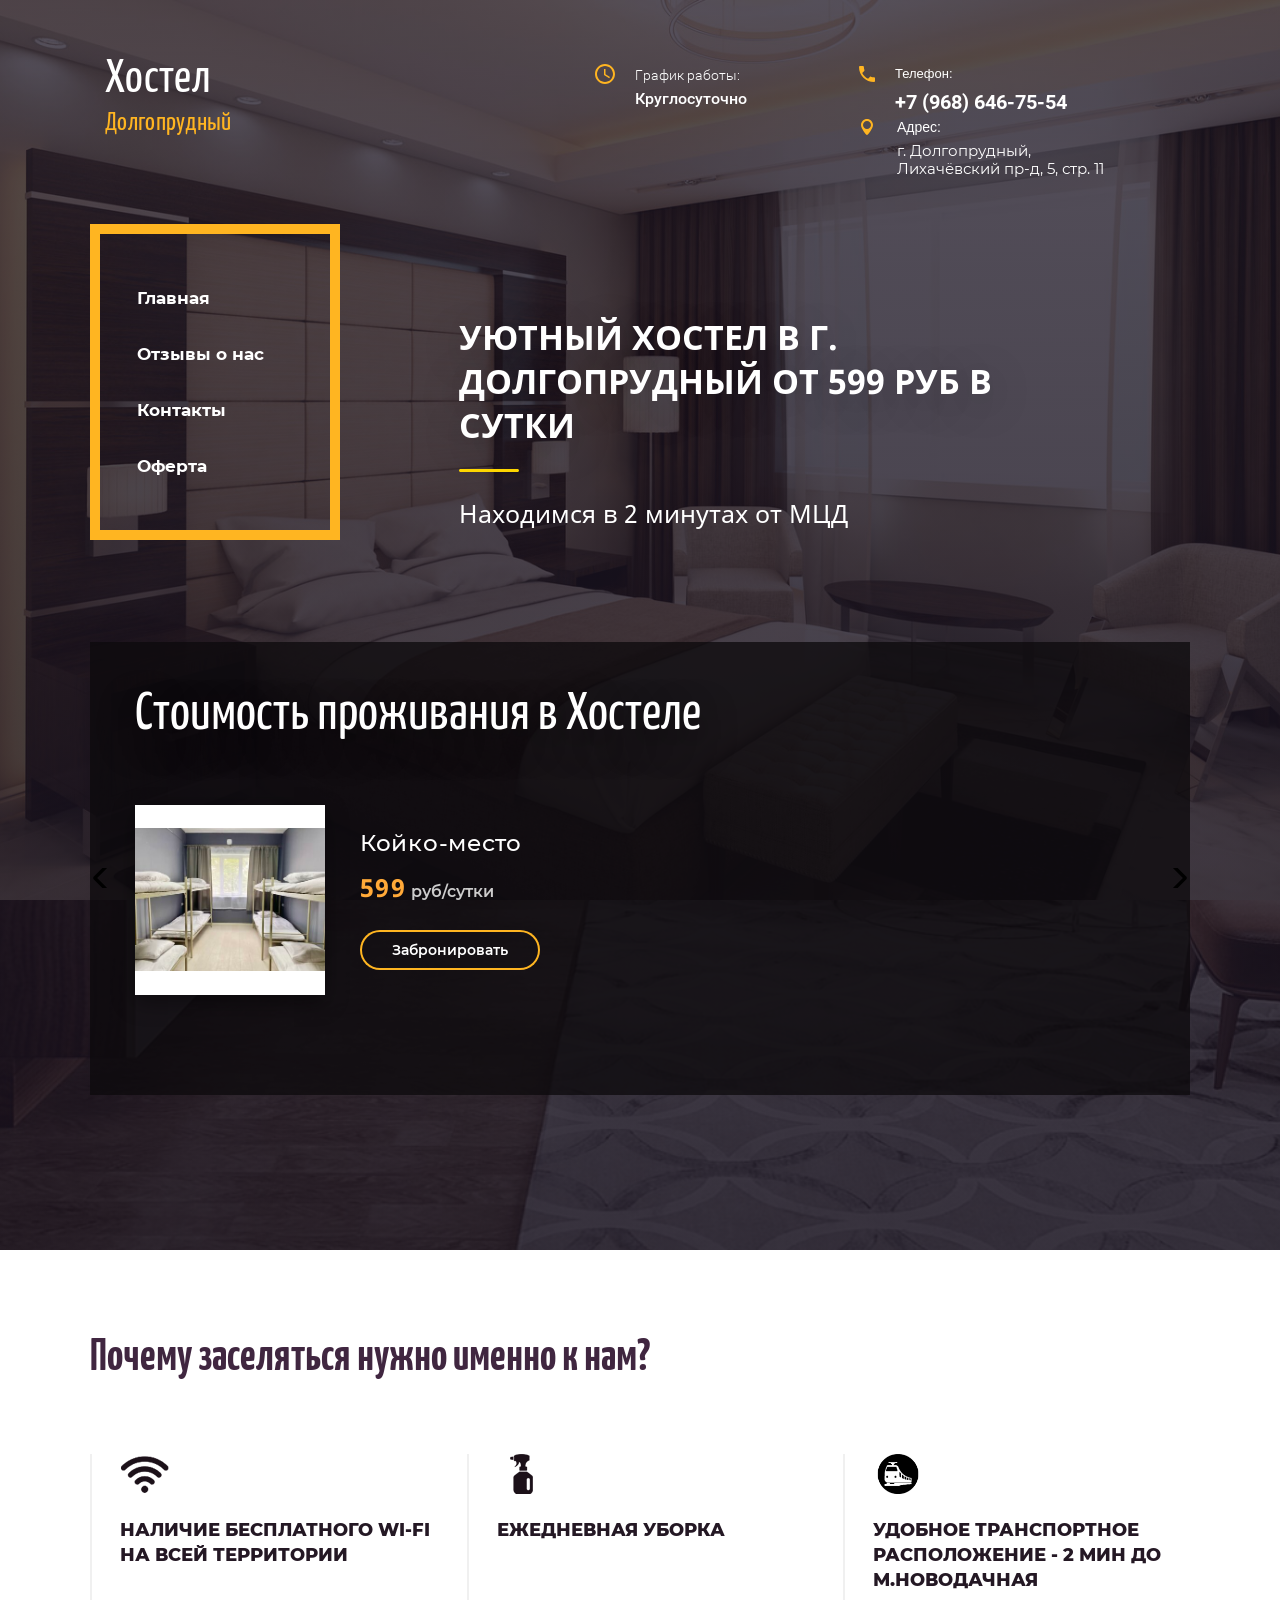
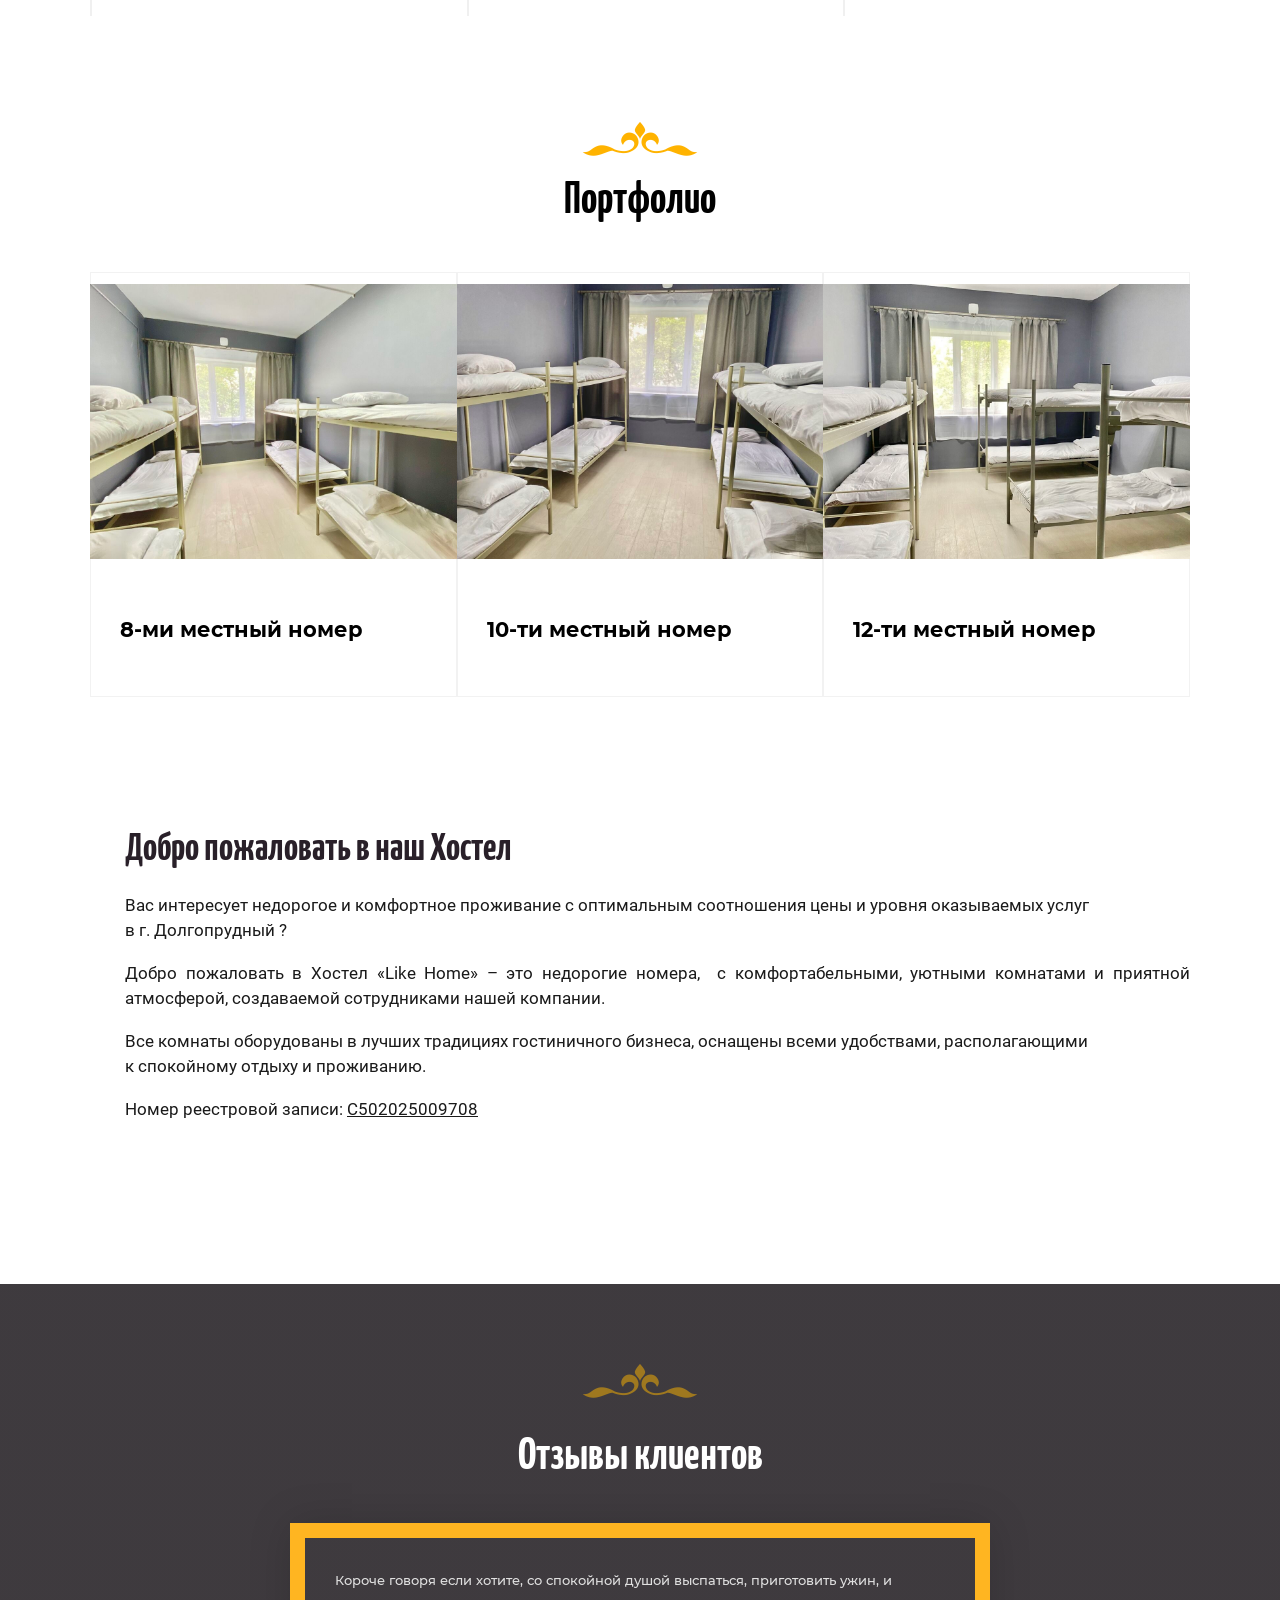
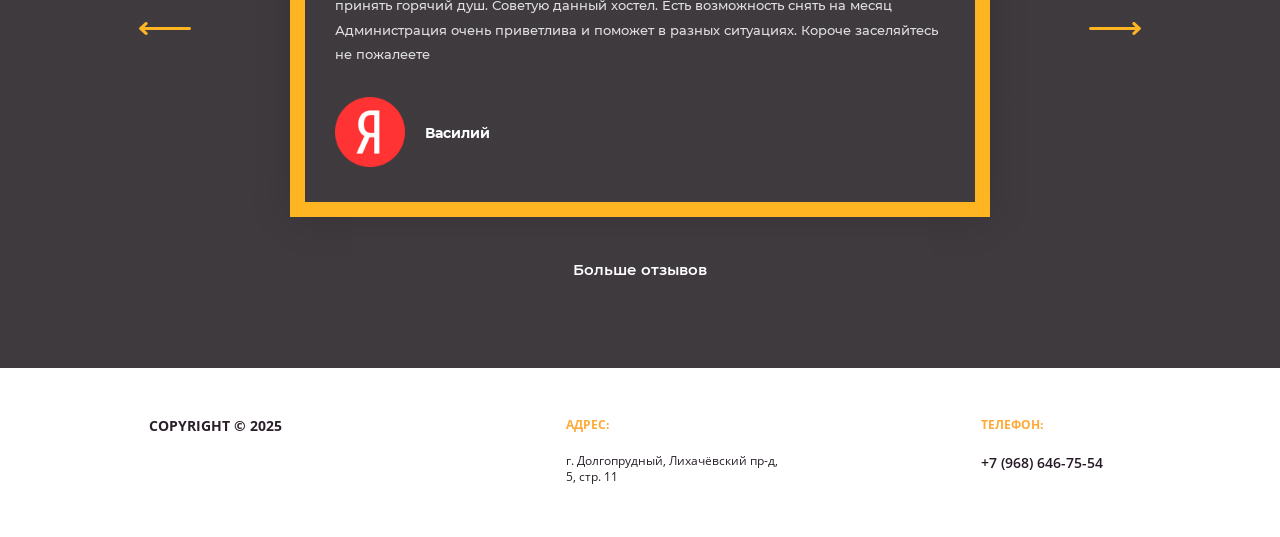
==== commit 20fe8310: "Restore original layout while keeping MegaGroup removal" ====
--- a/index.html
+++ b/index.html
@@ -86,8 +86,6 @@
 		 
 		<!--[if lt IE 10]> <script src="/g/libs/ie9-svg-gradient/0.0.1/ie9-svg-gradient.min.js"></script> <script src="/g/libs/jquery-placeholder/2.0.7/jquery.placeholder.min.js"></script> <script src="/g/libs/jquery-textshadow/0.0.1/jquery.textshadow.min.js"></script> <script src="/g/s3/misc/ie/0.0.1/ie.js"></script> <![endif]-->
 		<!--[if lt IE 9]> <script src="/g/libs/html5shiv/html5.js"></script> <![endif]-->
-		 		 
-	<link rel="stylesheet" href="modern-refresh.css">
 	</head>
 	 
 	<body>
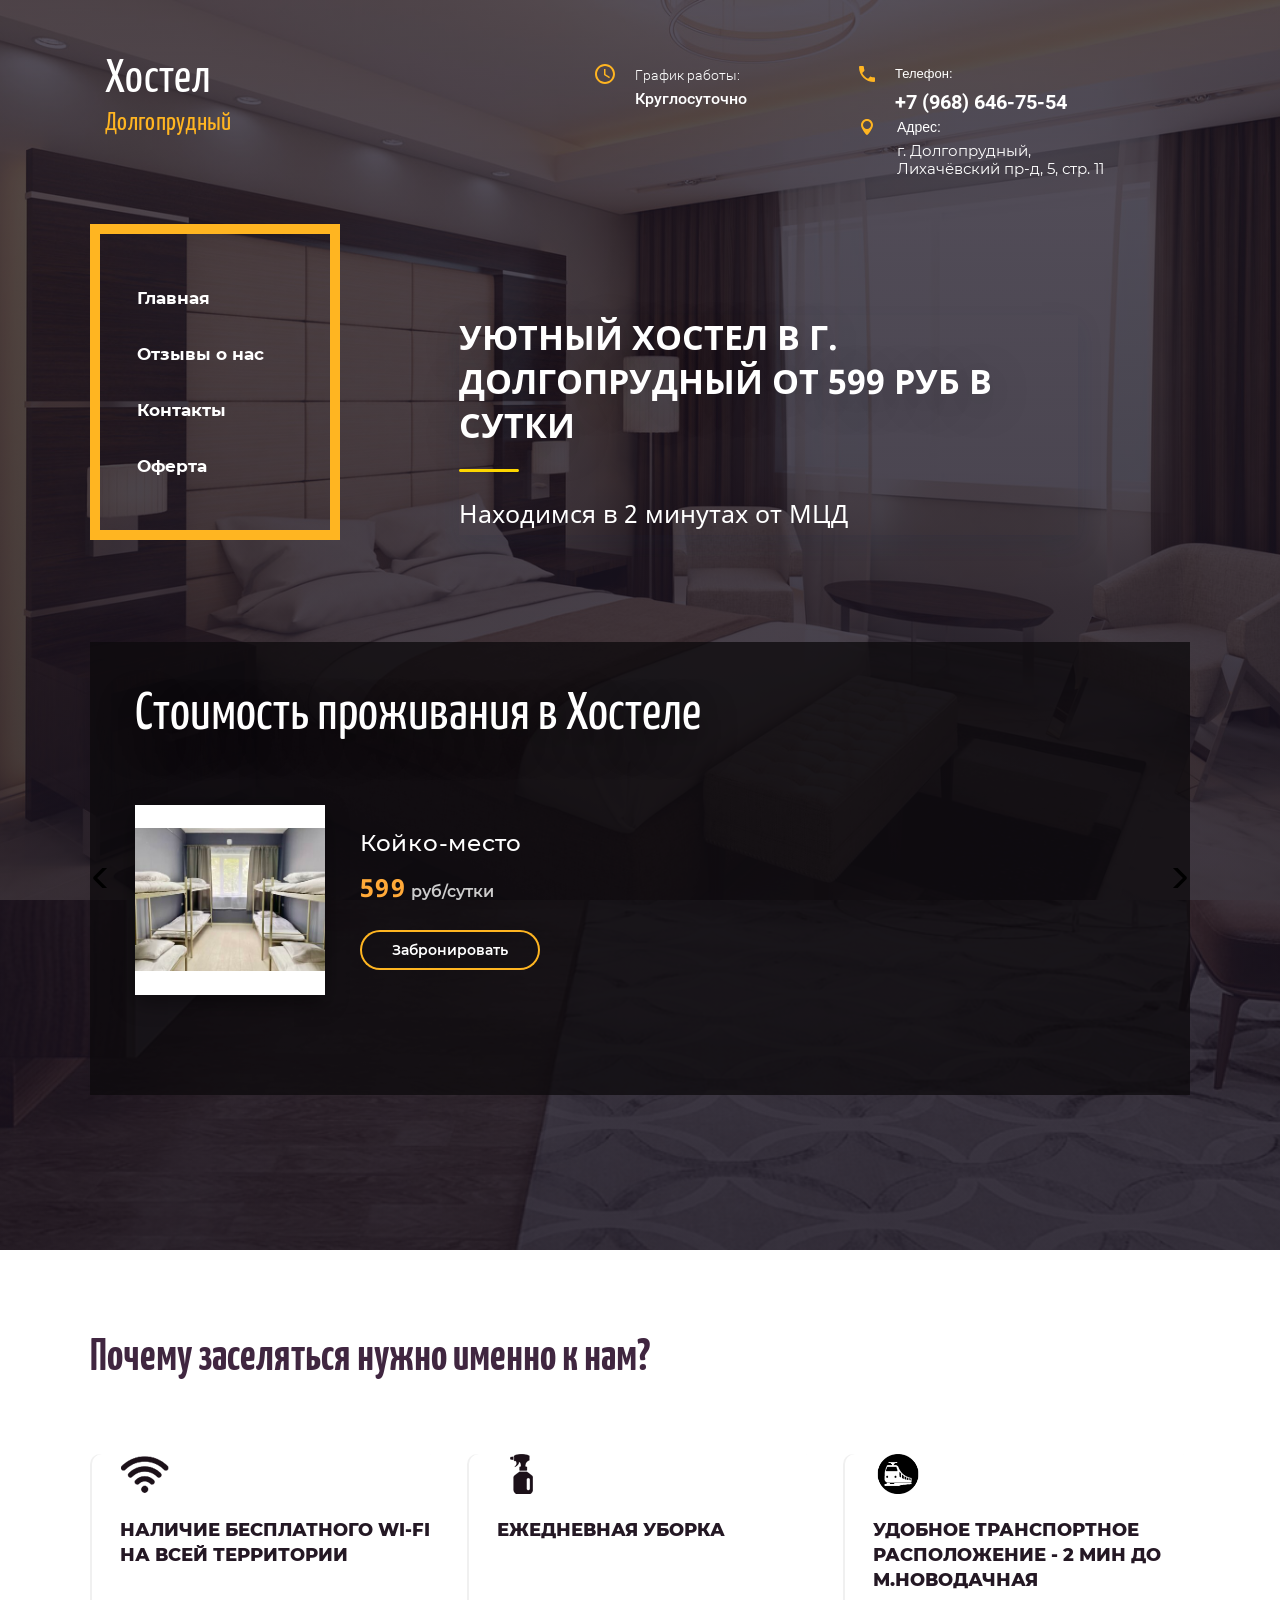
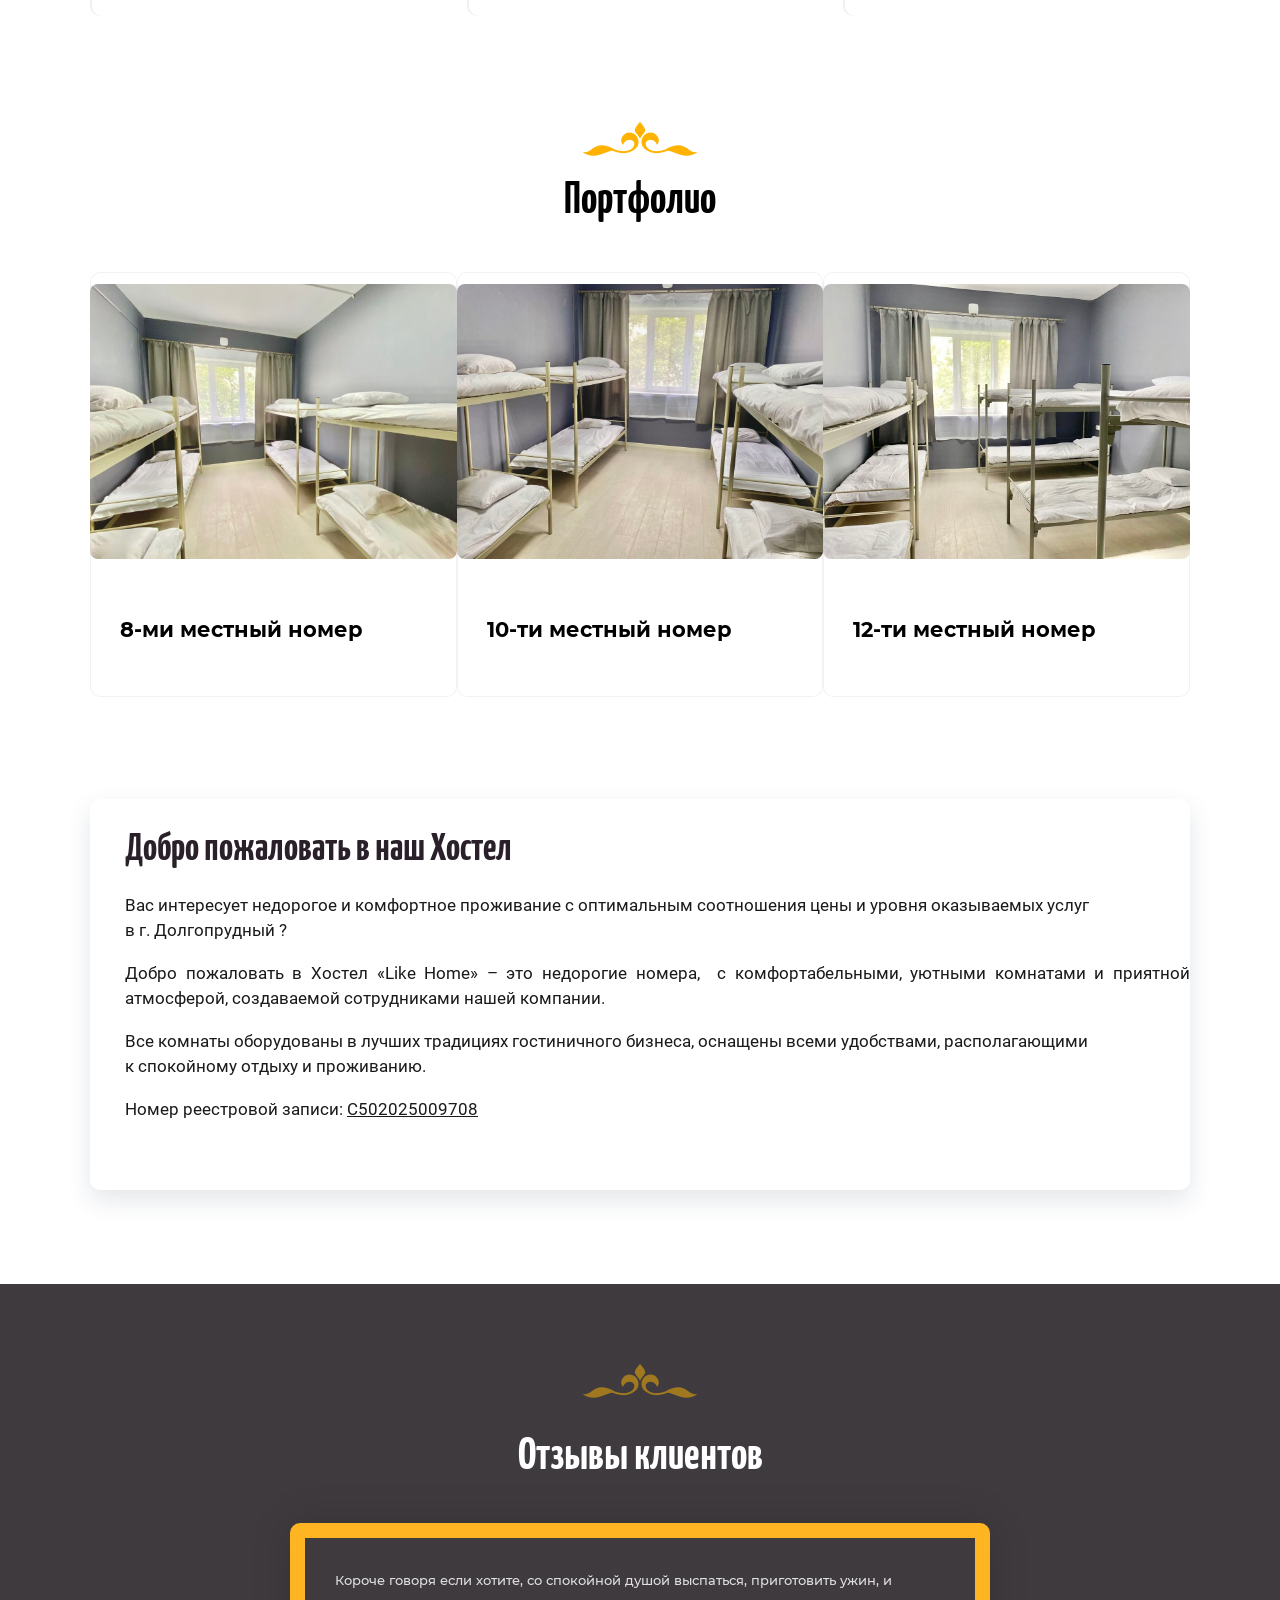
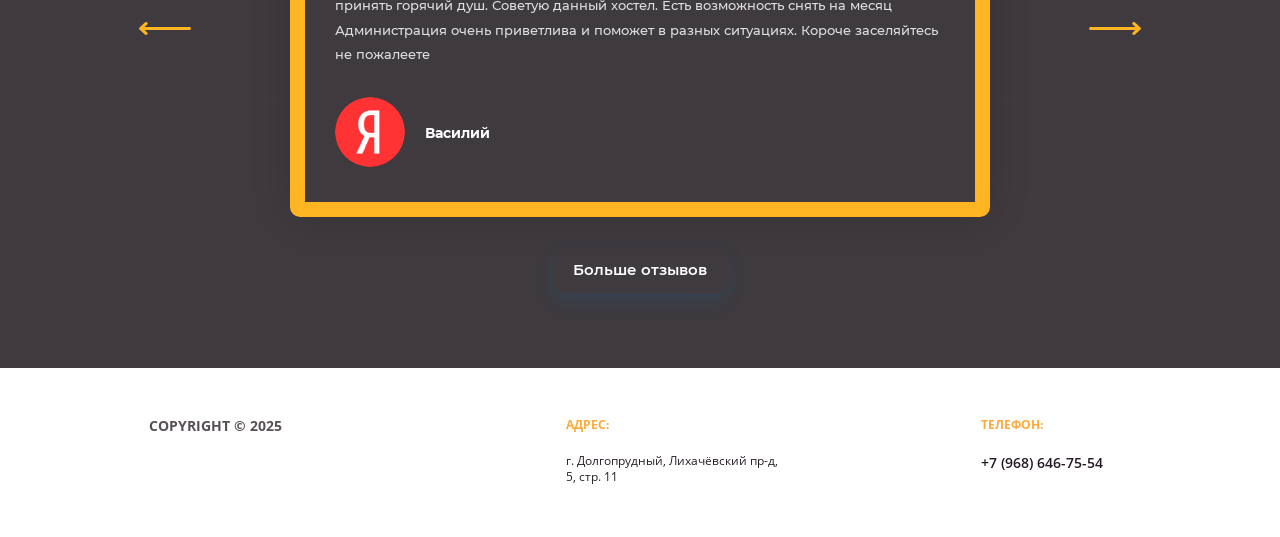
==== commit 8eb26d5b: "Add safe visual refresh without changing layout" ====
--- a/index.html
+++ b/index.html
@@ -86,6 +86,7 @@
 		 
 		<!--[if lt IE 10]> <script src="/g/libs/ie9-svg-gradient/0.0.1/ie9-svg-gradient.min.js"></script> <script src="/g/libs/jquery-placeholder/2.0.7/jquery.placeholder.min.js"></script> <script src="/g/libs/jquery-textshadow/0.0.1/jquery.textshadow.min.js"></script> <script src="/g/s3/misc/ie/0.0.1/ie.js"></script> <![endif]-->
 		<!--[if lt IE 9]> <script src="/g/libs/html5shiv/html5.js"></script> <![endif]-->
+	<link rel="stylesheet" href="modern-lite.css">
 	</head>
 	 
 	<body>
--- a/modern-lite.css
+++ b/modern-lite.css
@@ -0,0 +1,70 @@
+:root {
+  --likehome-blue: #146ca8;
+  --likehome-blue-dark: #0f557f;
+  --likehome-ink: #243244;
+  --likehome-shadow: 0 10px 24px rgba(26, 47, 70, 0.12);
+}
+
+html {
+  scroll-behavior: smooth;
+}
+
+body {
+  color: var(--likehome-ink);
+  text-rendering: optimizeLegibility;
+  -webkit-font-smoothing: antialiased;
+}
+
+a {
+  transition: color 0.18s ease, background-color 0.18s ease, box-shadow 0.18s ease, opacity 0.18s ease;
+}
+
+.mega-copyright,
+.widget-type-mega_copyright {
+  display: none !important;
+}
+
+.editable_block-301 .body {
+  box-shadow: var(--likehome-shadow);
+}
+
+.editable_block-301 a[data-booking-open] {
+  background-color: var(--likehome-blue) !important;
+  border-radius: 12px;
+  box-shadow: 0 10px 22px rgba(20, 108, 168, 0.26);
+}
+
+.editable_block-301 a[data-booking-open]:hover {
+  background-color: var(--likehome-blue-dark) !important;
+}
+
+.blocklist-306 .item,
+.blocklist-311 .item,
+.reviews-313 .item,
+.horizontal_block-197 .body,
+.localcontacts__adress,
+.localmap {
+  border-radius: 10px;
+  box-shadow: var(--likehome-shadow);
+}
+
+.blocklist-306 .image img,
+.blocklist-311 .image img {
+  border-radius: 8px;
+}
+
+.reviews-313 .image img {
+  border-radius: 50%;
+}
+
+.footer .all,
+.localcontacts2 a[href^="tel"],
+a[href="dogovor_dp.pdf"],
+a[href="/dogovor_dp.pdf"] {
+  border-radius: 10px;
+  box-shadow: 0 8px 18px rgba(20, 108, 168, 0.18);
+}
+
+.site-copyright {
+  opacity: 0.78;
+}
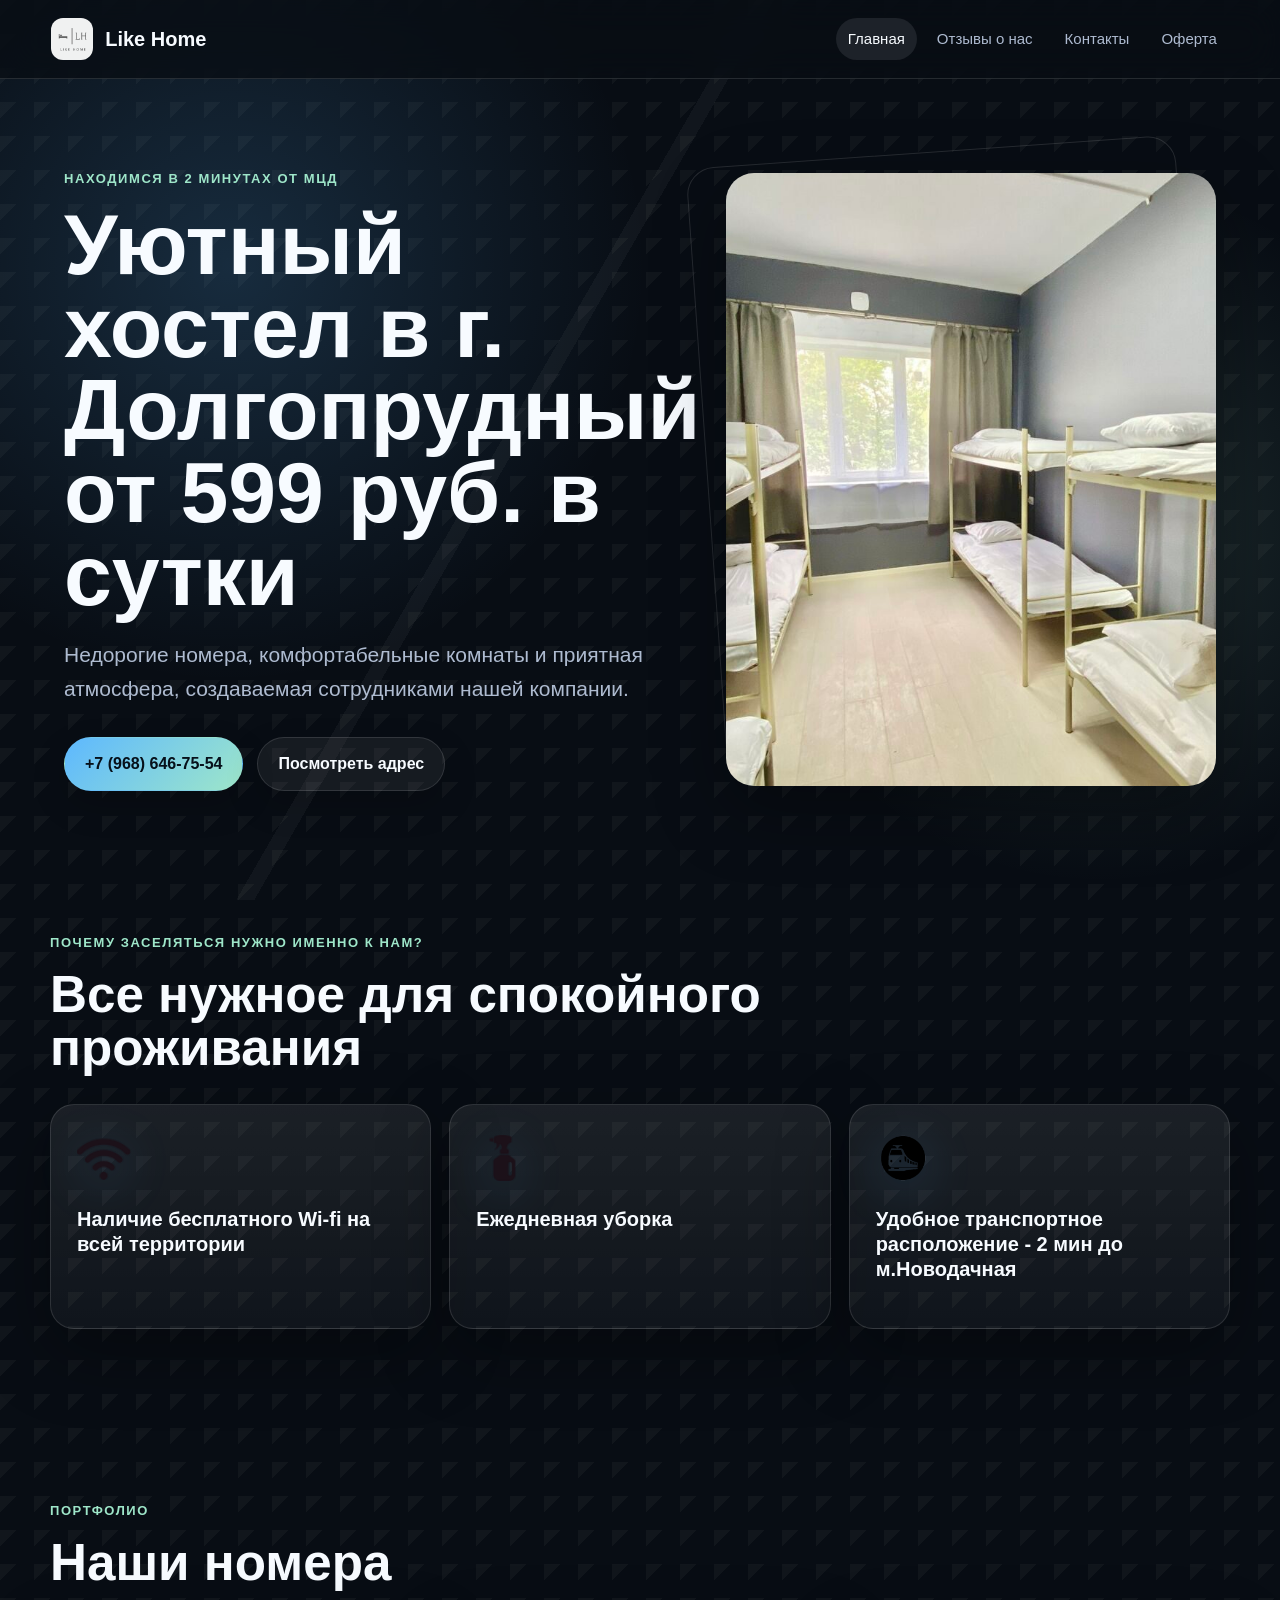
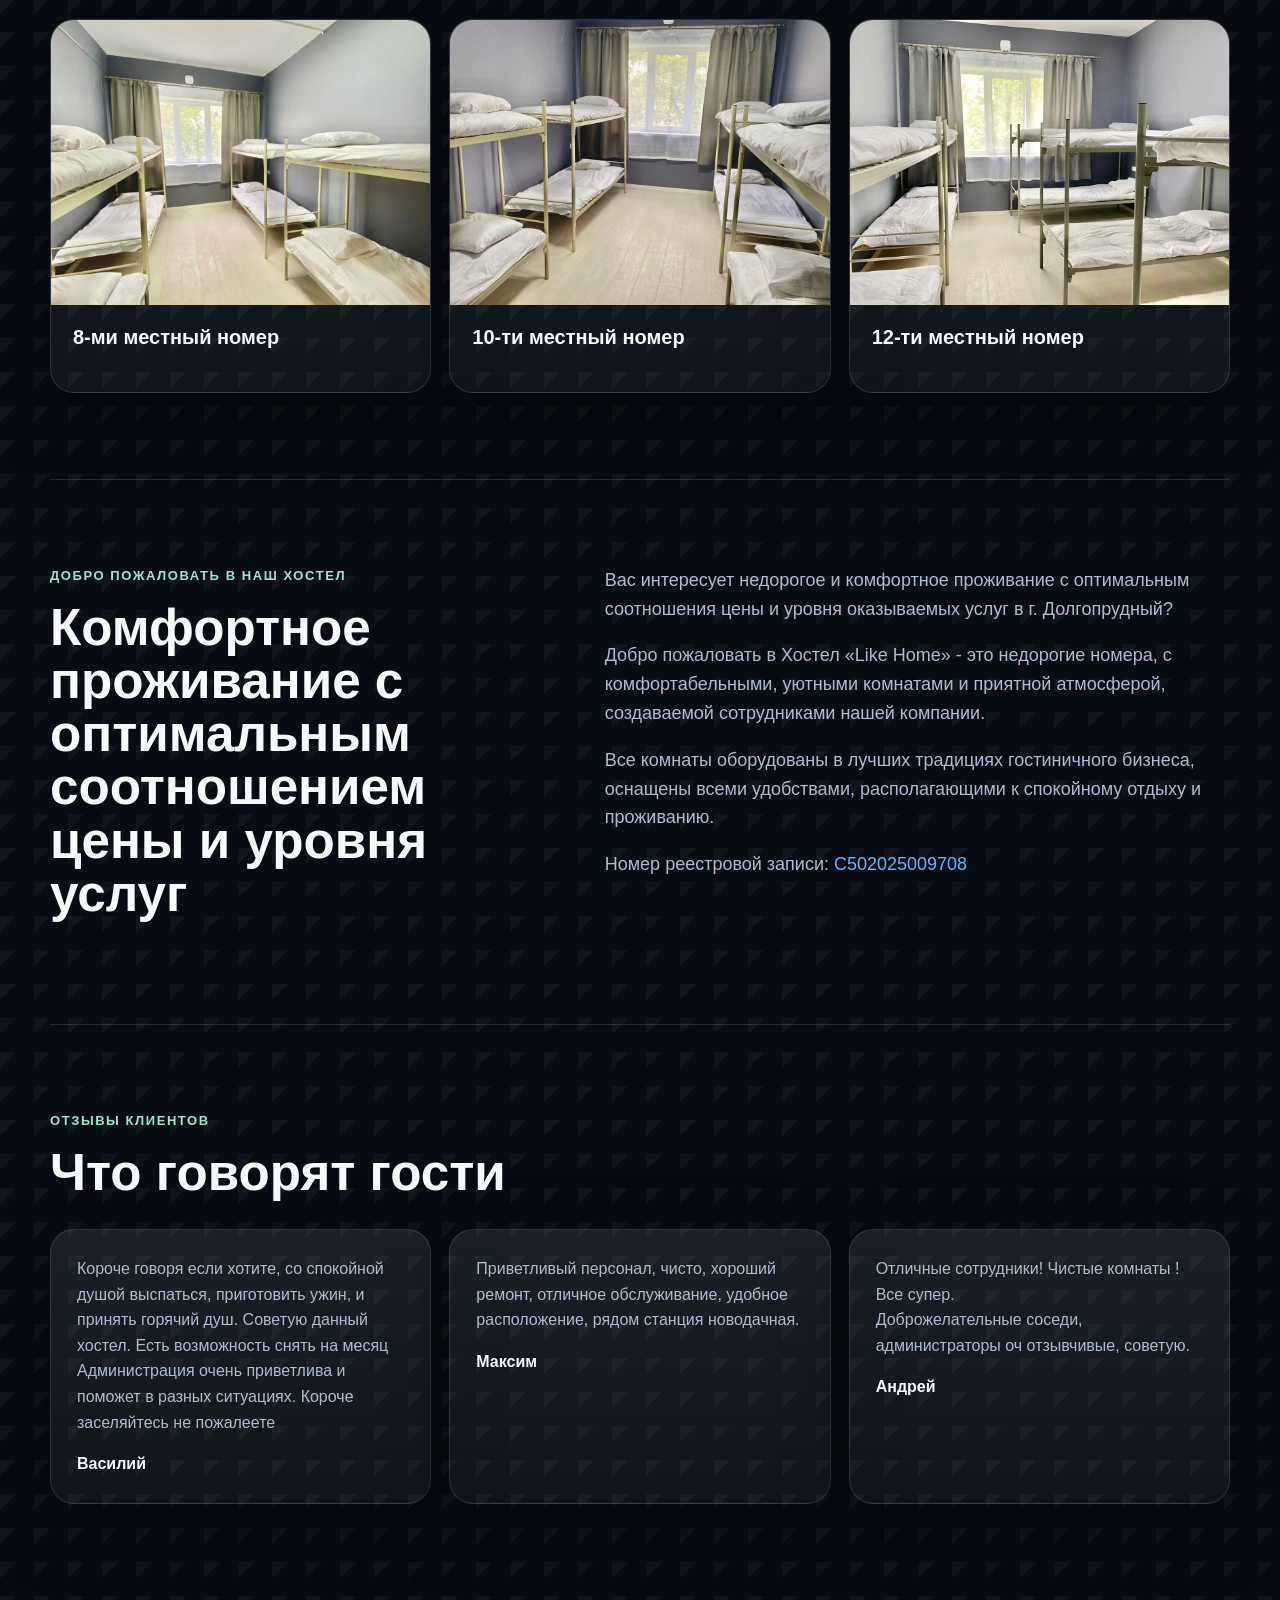
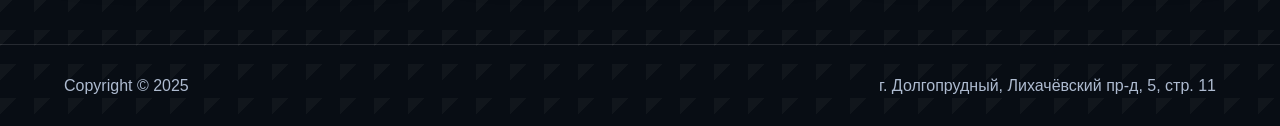
==== commit 602514e5: "Redesign site with dark modern style while preserving content" ====
--- a/index.html
+++ b/index.html
@@ -1,512 +1,125 @@
- <!doctype html>
- 
-<html lang="ru" class="title-page">
-	 
-	<head>
-		 
-		<meta charset="utf-8">
-		 <link rel="stylesheet" href="/booking.css">
-		<meta name="robots" content="all"/>
-		 <title>Хостел Like Home г. Долгопрудный</title>
-<!-- assets.top -->
+<!doctype html>
+<html lang="ru">
+<head>
+  <meta charset="utf-8">
+  <meta name="viewport" content="width=device-width, initial-scale=1">
+  <title>Хостел Like Home г. Долгопрудный</title>
+  <meta name="description" content="Добро пожаловать в Хостел «Like Home» - недорогие номера, комфортабельные комнаты и приятная атмосфера в Долгопрудном.">
+  <meta name="keywords" content="Хостел, хостел недорого, хостел цена, Долгопрудный">
+  <meta name="robots" content="index, follow">
+  <link rel="icon" href="favicon.png" type="image/png">
+  <link rel="stylesheet" href="dark-site.css">
+</head>
+<body>
+  <header class="site-header">
+    <a class="brand" href="index.html" aria-label="Like Home главная">
+      <img src="like-home-little.png" alt="Like Home">
+      <span>Like Home</span>
+    </a>
+    <nav class="site-nav" aria-label="Основное меню">
+      <a href="index.html" aria-current="page">Главная</a>
+      <a href="otzyvy-o-nas.html">Отзывы о нас</a>
+      <a href="kontakty.html">Контакты</a>
+      <a href="oferta.html">Оферта</a>
+    </nav>
+  </header>
 
-<!-- /assets.top -->
- 
-		<meta name="description" content="Добро пожаловать в Хостел «Like Home» – это недорогие номера,  с комфортабельными, уютными комнатами и приятной атмосферой, создаваемой сотрудниками нашей компании.">
-		 
-		<meta name="keywords" content="Хостел, хостел недорого, хостел цена">
-		 
-		<meta name="SKYPE_TOOLBAR" content="SKYPE_TOOLBAR_PARSER_COMPATIBLE">
-		<meta name="viewport" content="width=device-width, height=device-height, initial-scale=1.0, maximum-scale=1.0, user-scalable=no">
-		 
-		<meta name="msapplication-tap-highlight" content="no"/>
-		 
-		<meta name="format-detection" content="telephone=no">
-		 
-		<meta http-equiv="x-rim-auto-match" content="none">
-		 
-		<!--  -->
-		<link rel="stylesheet" href="title.styles.css">
-		 
-		<link rel="stylesheet" href="designblock.scss.css">
-		 
-		<link rel="stylesheet" href="s3_styles.scss.css">
-		 
-		<script src="jquery.min.js"></script>
-		 
-		<script src="adaptiveimage.js"></script>
-		 <meta name="yandex-verification" content="aace948589cb47bc" />
-<link rel="stylesheet" href="lightgallery.proxy.to.hs.min.css" media="all" async>
-<script src="lightgallery.proxy.to.hs.stub.min.js"></script>
-<script src="lightgallery.proxy.to.hs.js" async></script>
+  <main>
+    <section class="hero">
+      <div class="hero__content">
+        <p class="eyebrow">Находимся в 2 минутах от МЦД</p>
+        <h1>Уютный хостел в г. Долгопрудный от 599 руб. в сутки</h1>
+        <p class="hero__lead">Недорогие номера, комфортабельные комнаты и приятная атмосфера, создаваемая сотрудниками нашей компании.</p>
+        <div class="hero__actions">
+          <a class="button button--primary" href="tel:+79686467554">+7 (968) 646-75-54</a>
+          <a class="button button--ghost" href="kontakty.html">Посмотреть адрес</a>
+        </div>
+      </div>
+      <div class="hero__photo">
+        <img src="8.jpg.1" alt="8-ми местный номер хостела Like Home">
+      </div>
+    </section>
 
-            <!-- 46b9544ffa2e5e73c3c971fe2ede35a5 -->
-            <script src='ru.js'></script>
-            <script src='common.min.js'></script>
-        <link rel='stylesheet' type='text/css' href='calendar.css' /><link rel="icon" href="favicon.png" type="image/png">
-	<link rel="apple-touch-icon" href="favicon.png.1">
-	<link rel="apple-touch-icon" sizes="57x57" href="favicon.png.2">
-	<link rel="apple-touch-icon" sizes="60x60" href="favicon.png.3">
-	<link rel="apple-touch-icon" sizes="72x72" href="favicon.png.4">
-	<link rel="apple-touch-icon" sizes="76x76" href="favicon.png.5">
-	<link rel="apple-touch-icon" sizes="114x114" href="favicon.png.6">
-	<link rel="apple-touch-icon" sizes="120x120" href="favicon.png.7">
-	<link rel="apple-touch-icon" sizes="144x144" href="favicon.png.8">
-	<link rel="apple-touch-icon" sizes="152x152" href="favicon.png.9">
-	<link rel="apple-touch-icon" sizes="180x180" href="favicon.png.10">
-	
-	<meta name="msapplication-TileImage" content="/thumb/2/bmMZwZpxmRExzY98ed18Wg/c/favicon.png">
-	<meta name="msapplication-square70x70logo" content="/thumb/2/u4ZCgXlIt0M0m6gZuZtRyQ/70c70/favicon.png">
-	<meta name="msapplication-square150x150logo" content="/thumb/2/foNNC3kvbPYBac4AKEENng/150c150/favicon.png">
-	<meta name="msapplication-wide310x150logo" content="/thumb/2/4xXaTyEaqfQGm4mLgRUUfg/310c150/favicon.png">
-	<meta name="msapplication-square310x310logo" content="/thumb/2/rmdEXcb0zBLSx3J7TTuAiw/310c310/favicon.png">
+    <section class="section">
+      <div class="section__head">
+        <p class="eyebrow">Почему заселяться нужно именно к нам?</p>
+        <h2>Все нужное для спокойного проживания</h2>
+      </div>
+      <div class="benefits">
+        <article class="benefit">
+          <img src="q_1.png" alt="">
+          <h3>Наличие бесплатного Wi-fi на всей территории</h3>
+        </article>
+        <article class="benefit">
+          <img src="q_2.png" alt="">
+          <h3>Ежедневная уборка</h3>
+        </article>
+        <article class="benefit">
+          <img src="png-clipart-train-rail-transport-bus-metra-indian-railways-rail-blue-logo.png" alt="">
+          <h3>Удобное транспортное расположение - 2 мин до м.Новодачная</h3>
+        </article>
+      </div>
+    </section>
 
-		<link href="jquery-ui.css" rel="stylesheet" type="text/css"/>
-		 
-		<script src="jquery-ui.min.js" type="text/javascript"></script>
-		 		<script src="jquery.ui.datepicker-ru.js"></script>
-		 
-		<link rel="stylesheet" href="jquery.popover.css">
-		 
-		<script src="jquery.popover.min.js" type="text/javascript"></script>
-		 
-		<script src="s3.form.js" type="text/javascript"></script>
-		 
-		<script src="jquery.bxslider.min.js" type="text/javascript"></script>
-		 
-		<link rel="stylesheet" href="photoswipe.css">
-		 
-		<link rel="stylesheet" href="default-skin.css">
-		 
-		<script type="text/javascript" src="photoswipe.min.js"></script>
-		 
-		<script type="text/javascript" src="photoswipe-ui-default.min.js"></script>
-		  
-		<script type="text/javascript" src="title.js"></script>
-		 
-		<!--[if lt IE 10]> <script src="/g/libs/ie9-svg-gradient/0.0.1/ie9-svg-gradient.min.js"></script> <script src="/g/libs/jquery-placeholder/2.0.7/jquery.placeholder.min.js"></script> <script src="/g/libs/jquery-textshadow/0.0.1/jquery.textshadow.min.js"></script> <script src="/g/s3/misc/ie/0.0.1/ie.js"></script> <![endif]-->
-		<!--[if lt IE 9]> <script src="/g/libs/html5shiv/html5.js"></script> <![endif]-->
-	<link rel="stylesheet" href="modern-lite.css">
-	</head>
-	 
-	<body>
-		 
-		<div class="wrapper editorElement layer-type-wrapper" >
-			  <div class="side-panel side-panel-43 widget-type-side_panel editorElement layer-type-widget widget-27" data-layers="['widget-28':['tablet-landscape':'inSide','tablet-portrait':'inSide','mobile-landscape':'inSide','mobile-portrait':'inSide'],'widget-47':['tablet-landscape':'inSide','tablet-portrait':'inSide','mobile-landscape':'inSide','mobile-portrait':'inSide'],'widget-183':['tablet-landscape':'inSide','tablet-portrait':'inSide','mobile-landscape':'inSide','mobile-portrait':'inSide']]" data-phantom="0" data-position="left">
-	<div class="side-panel-top">
-		<div class="side-panel-button">
-			<span class="side-panel-button-icon">
-				<span class="side-panel-button-icon-line"></span>
-				<span class="side-panel-button-icon-line"></span>
-				<span class="side-panel-button-icon-line"></span>
-			</span>
-		</div>
-		<div class="side-panel-top-inner" ></div>
-	</div>
-	<div class="side-panel-mask"></div>
-	<div class="side-panel-content">
-				<div class="side-panel-content-inner"></div>
-	</div>
-</div>   
-			<div class="editorElement layer-type-block ui-droppable block-127" >
-				<div class="editorElement layer-type-block ui-droppable block-128" >
-					<div class="layout columned columns-2 layout_275_id_289" >
-						<div class="layout column layout_289" >
-							<div class="editorElement layer-type-block ui-droppable block-134" >
-								<div class="site-name-290 widget-188 widget-type-site_name editorElement layer-type-widget">
-									  	
-									  		
-									  		
-									 <div class="sn-wrap"> 
-									  
-										<div class="sn-logo">
-											 
-											<img src="index.html" alt="" title="">
-											 
-										</div>
-									 									  
-										<div class="sn-text">
-											<div class="align-elem">
-											    Хостел
-											</div>
-											<div class="site-description widget-189 widget-type-site_description editorElement layer-type-widget">
-							 
-												<div class="align-elem">
-													Долгопрудный
-												</div>
-												 
-											</div>
-										</div>
-									  
-								</div>
-								 </a> 
-						</div>
-												<div class="widget-183 popup menu-279 wm-widget-menu vertical widget-type-menu_vertical editorElement layer-type-widget" data-child-icons="0">
-							   
-							<div class="menu-button">
-								Меню
-							</div>
-							 
-							<div class="menu-scroll">
-								  <ul><li class="opened active menu-item"><a href="index.html" ><span class="menu-item-text">Главная</span></a></li><li class="menu-item"><a href="otzyvy-o-nas.html" ><span class="menu-item-text">Отзывы о нас</span></a></li><li class="menu-item"><a href="kontakty.html" ><span class="menu-item-text">Контакты</span></a></li><li class="menu-item"><a href="oferta.html" ><span class="menu-item-text">Оферта</span></a></li></ul> 
-							</div>
-							 
-						</div>
-											</div>
-				</div>
-				<div class="layout layout_275_id_316" >
-					<div class="editorElement layer-type-block ui-droppable block-144" >
-						<div class="editorElement layer-type-block ui-droppable block-129" >
-							<div class="layout column layout_278" >
-								  	<div class="schedule-278 widget-182 schedule-block contacts-block widget-type-contacts_schedule editorElement layer-type-widget">
-		<div class="inner">
-			<label class="cell-icon" for="tg-schedule-278">
-				<div class="icon"></div>
-			</label>
-			<input id="tg-schedule-278" class="tgl-but" type="checkbox">
-			<div class="block-body-drop">
-				<div class="cell-text">
-					<div class="title"><div class="align-elem">График работы:</div></div>
-					<div class="text_body">
-						<div class="align-elem">Круглосуточно</div>
-					</div>
-				</div>
-			</div>
-		</div>
-	</div>
-  
-							</div>
-							<div class="layout layout_280_id_277" >
-								  	<div class="phones-277 widget-181 phones-block contacts-block widget-type-contacts_phone editorElement layer-type-widget">
-		<div class="inner">
-			<label class="cell-icon" for="tg-phones-277">
-				<div class="icon"></div>
-			</label>
-			<input id="tg-phones-277" class="tgl-but" type="checkbox">
-			<div class="block-body-drop">
-				<div class="cell-text">
-					<div class="title"><div class="align-elem">Телефон:</div></div>
-					<div class="text_body">
-						<div class="align-elem">
-															<div><a href="tel:+79686467554">+7 (968) 646-75-54</a></div>													</div>
-					</div>
-				</div>
-			</div>
-		</div>
-	</div>
-        <div class="address-276 widget-180 address-block contacts-block widget-type-contacts_address editorElement layer-type-widget">
-        <div class="inner">
-            <label class="cell-icon" for="tg276">
-                <div class="icon"></div>
-            </label>
-            <input id="tg276" class="tgl-but" type="checkbox">
-            <div class="block-body-drop">
-                <div class="cell-text">
-                    <div class="title"><div class="align-elem">Адрес:</div></div>
-                    <div class="text_body">
-                        <div class="align-elem">г. Долгопрудный, Лихачёвский пр-д, 5, стр. 11</div>
-                    </div>
-                </div>
-            </div>
-        </div>
-    </div>
-  
-							</div>
-						</div>
-					</div>
-					  
-		
-	<div class="editable_block-301 widget-195 editorElement layer-type-widget">
-				<div class="body">
-																					<div class="title"><div class="align-elem">Уютный хостел в г. Долгопрудный  от 599 руб в сутки</div></div>
-																																											<div class="text"><div class="align-elem"><p>Находимся в 2&nbsp;минутах от МЦД</p></div></div>
-																																												
-		</div>
-	</div>
+    <section class="section">
+      <div class="section__head">
+        <p class="eyebrow">Портфолио</p>
+        <h2>Наши номера</h2>
+      </div>
+      <div class="rooms">
+        <article class="room">
+          <a href="8.jpg"><img src="8.jpg.1" alt="8-ми местный номер"></a>
+          <h3>8-ми местный номер</h3>
+        </article>
+        <article class="room">
+          <a href="10.jpg"><img src="10.jpg.1" alt="10-ти местный номер"></a>
+          <h3>10-ти местный номер</h3>
+        </article>
+        <article class="room">
+          <a href="12.jpg"><img src="12.jpg.1" alt="12-ти местный номер"></a>
+          <h3>12-ти местный номер</h3>
+        </article>
+      </div>
+    </section>
 
-  
-				</div>
-			</div>
-			  	
-	
-	
-	
-		
-	<div class="horizontal_blocklist horizontal_blocklist-304 widget-197 horizontal_mode widget-type-block_list_horizontal editorElement layer-type-widget" data-slider="1,1,1,1,1" data-swipe="0,0,0,0,0" data-setting-mode="horizontal" data-setting-pause="4000" data-setting-auto="1" data-setting-controls="0,0,0,0,0" data-setting-pager="1,1,1,1,0" data-setting-pager_selector=".horizontal_blocklist-304 .pager-wrap" data-setting-prev_selector=".horizontal_blocklist-304 .prev" data-setting-next_selector=".horizontal_blocklist-304 .next" data-setting-count="2,2,2,2,2" data-setting-columns="2,1,1,1,1" data-setting-move="" data-setting-prev_text="" data-setting-next_text="" data-setting-auto_controls_selector=".horizontal_blocklist-304 .auto_controls" data-setting-auto_controls="0,0,0,0,0" data-setting-autoControlsCombine="0">
+    <section class="section about">
+      <div>
+        <p class="eyebrow">Добро пожаловать в наш Хостел</p>
+        <h2>Комфортное проживание с оптимальным соотношением цены и уровня услуг</h2>
+      </div>
+      <div class="about__text">
+        <p>Вас интересует недорогое и комфортное проживание с оптимальным соотношения цены и уровня оказываемых услуг в г. Долгопрудный?</p>
+        <p>Добро пожаловать в Хостел «Like Home» - это недорогие номера, с комфортабельными, уютными комнатами и приятной атмосферой, создаваемой сотрудниками нашей компании.</p>
+        <p>Все комнаты оборудованы в лучших традициях гостиничного бизнеса, оснащены всеми удобствами, располагающими к спокойному отдыху и проживанию.</p>
+        <p>Номер реестровой записи: <a href="https://tourism.fsa.gov.ru/ru/resorts/hotels/8864b237-856f-11f0-816e-7526e671df5f/about-resort">С502025009708</a></p>
+      </div>
+    </section>
 
-					<div class="header">
-				<div class="header_text"><div class="align-elem">Стоимость проживания в Хостеле</div></div>
-							</div>
-						<div class="body-outer">
-			<div class="body">
-				<div class="swipe-shadow-left"></div>
-				<div class="swipe-shadow-right"></div>
-				<div class="list"><div class="item-outer"><div class="item"><div class="item_header"></div><div class="item_body"><div class="item_figure"><div class="image"><span class="img-convert img-cover"><img src="img_1186.jpg" alt="Койко-место"></span></div></div><div class="item_detail"><span class="title"><span class="align-elem">Койко-место</span></span>
-				<div class="price-wrap"><div class="price"><span class="price-value">
-				    <span class="align-elem">599</span></span><span class="price-currency">
-				        <span class="align-elem">руб/сутки</span></span></div>
-				    <div class="more">
-				        
-				        <a data-booking-open href="#">
-  <span class="align-elem">Забронировать</span>
-</a>
-				        
-				        </div></div></div></div></div></div></div>
-			</div>
-		</div>
-		<div class="footer">
-								</div>
-							<div class="controls">
-				<span class="prev"></span>
-				<span class="next"></span>
-			</div>
-			
-		<div class="bx-pager-wrap">
-			<div class="bx-auto_controls">
-									<div class="auto_controls"></div>
-			
-									<div class="pager-wrap"></div>
-			
-			</div>
-		</div>
-	</div>
-  
-		</div>
-	</div>
-		<div class="editorElement layer-type-block ui-droppable block-142" >
-		  	    
-    
-    
-    
-        
-    		<div class="blocklist blocklist-306 widget-198 horizontal_mode widget-type-block_list editorElement layer-type-widget" data-slider="0,0,0,0,0" data-swipe="0,0,0,0,0" data-setting-mode="horizontal" data-setting-pause="4000" data-setting-auto="1" data-setting-controls="1,1,1,1,1" data-setting-pager="1,1,1,1,1" data-setting-pager_selector=".blocklist-306 .pager-wrap" data-setting-prev_selector=".blocklist-306 .prev" data-setting-next_selector=".blocklist-306 .next" data-setting-count="3,3,3,3,3" data-setting-columns="3,2,2,1,1" data-setting-move="" data-setting-prev_text="" data-setting-next_text="" data-setting-auto_controls_selector=".blocklist-306 .auto_controls" data-setting-auto_controls="0,0,0,0,0" data-setting-autoControlsCombine="0" data_photo_swipe="0" item_id="306" data-setting-vertical_aligner="none">
+    <section class="section">
+      <div class="section__head">
+        <p class="eyebrow">Отзывы клиентов</p>
+        <h2>Что говорят гости</h2>
+      </div>
+      <div class="reviews">
+        <article class="review">
+          <p>Короче говоря если хотите, со спокойной душой выспаться, приготовить ужин, и принять горячий душ. Советую данный хостел. Есть возможность снять на месяц<br>Администрация очень приветлива и поможет в разных ситуациях. Короче заселяйтесь не пожалеете</p>
+          <strong>Василий</strong>
+        </article>
+        <article class="review">
+          <p>Приветливый персонал, чисто, хороший ремонт, отличное обслуживание, удобное расположение, рядом станция новодачная.</p>
+          <strong>Максим</strong>
+        </article>
+        <article class="review">
+          <p>Отличные сотрудники! Чистые комнаты ! Все супер.<br>Доброжелательные соседи, администраторы оч отзывчивые, советую.</p>
+          <strong>Андрей</strong>
+        </article>
+      </div>
+    </section>
+  </main>
 
-            				<div class="header">
-					<div class="header_text"><div class="align-elem">					<h1 class="h1 widget-205 widget-type-h1 editorElement layer-type-widget">
-						Почему заселяться нужно именно к нам?
-					</h1>
-					</div></div>
-                    
-				</div>
-                        			<div class="body-outer" data-columns="0,0,0,0,0">
-				<div class="body">
-					<div class="swipe-shadow-left"></div>
-					<div class="swipe-shadow-right"></div>
-					<div class="list"><div class="item-outer"><div class="item"><div class="image"><span class="img-convert img-cover"><img src="q_1.png" alt="Наличие бесплатного Wi-fi на всей территории"></span><div class="image-inner"></div></div><span class="title"><span class="align-elem">Наличие бесплатного Wi-fi на всей территории</span></span><div class="text"><div class="align-elem"></div></div></div></div><div class="item-outer"><div class="item"><div class="image"><span class="img-convert img-cover"><img src="q_2.png" alt="Ежедневная уборка"></span><div class="image-inner"></div></div><span class="title"><span class="align-elem">Ежедневная уборка</span></span><div class="text"><div class="align-elem"></div></div></div></div><div class="item-outer"><div class="item"><div class="image"><span class="img-convert img-cover"><img src="png-clipart-train-rail-transport-bus-metra-indian-railways-rail-blue-logo.png" alt="Удобное транспортное расположение - 2 мин до м.Новодачная"></span><div class="image-inner"></div></div><span class="title"><span class="align-elem">Удобное транспортное расположение - 2 мин до м.Новодачная</span></span><div class="text"><div class="align-elem"></div></div></div></div></div>
-				</div>
-			</div>
-                                			<div class="controls">
-				<span class="prev"></span>
-				<span class="next"></span>
-			</div>
-            
-			<div class="bx-pager-wrap">
-				<div class="bx-auto_controls">
-                            			<div class="auto_controls"></div>
-            
-                            			<div class="pager-wrap"></div>
-            
-				</div>
-			</div>
-
-		</div>
-
-        
-      
-	</div>
-				<div class="editorElement layer-type-block ui-droppable block-136" >
-		  	    
-    
-    
-    
-        
-    		<div class="blocklist blocklist-311 widget-201 horizontal_mode widget-type-block_list editorElement layer-type-widget" data-slider="0,0,0,0,0" data-swipe="0,0,0,0,0" data-setting-mode="horizontal" data-setting-pause="4000" data-setting-auto="1" data-setting-controls="1,1,1,1,1" data-setting-pager="1,1,1,1,1" data-setting-pager_selector=".blocklist-311 .pager-wrap" data-setting-prev_selector=".blocklist-311 .prev" data-setting-next_selector=".blocklist-311 .next" data-setting-count="3,3,3,3,3" data-setting-columns="3,3,2,2,1" data-setting-move="" data-setting-prev_text="" data-setting-next_text="" data-setting-auto_controls_selector=".blocklist-311 .auto_controls" data-setting-auto_controls="0,0,0,0,0" data-setting-autoControlsCombine="0" data_photo_swipe="1" item_id="311" data-setting-vertical_aligner="none">
-
-            				<div class="header">
-					<div class="header_text"><div class="align-elem">Портфолио</div></div>
-                    
-				</div>
-                        			<div class="body-outer" data-columns="0,0,0,0,0">
-				<div class="body">
-					<div class="swipe-shadow-left"></div>
-					<div class="swipe-shadow-right"></div>
-					<div class="list"><div class="item-outer"><div class="item"><div class="image"><a href="8.jpg" itemprop="contentUrl" data-title="8-ми местный номер" data-size="1920x1440"><span class="img-convert img-cover"><img src="8.jpg.1" alt="8-ми местный номер"></span></a><div class="image-inner"></div></div><span class="title"><span class="align-elem">8-ми местный номер</span></span><div class="text"><div class="align-elem"></div></div></div></div><div class="item-outer"><div class="item"><div class="image"><a href="10.jpg" itemprop="contentUrl" data-title="10-ти местный номер" data-size="1920x1440"><span class="img-convert img-cover"><img src="10.jpg.1" alt="10-ти местный номер"></span></a><div class="image-inner"></div></div><span class="title"><span class="align-elem">10-ти местный номер</span></span><div class="text"><div class="align-elem"></div></div></div></div><div class="item-outer"><div class="item"><div class="image"><a href="12.jpg" itemprop="contentUrl" data-title="12-ти местный номер" data-size="1920x1440"><span class="img-convert img-cover"><img src="12.jpg.1" alt="12-ти местный номер"></span></a><div class="image-inner"></div></div><span class="title"><span class="align-elem">12-ти местный номер</span></span><div class="text"><div class="align-elem"></div></div></div></div></div>
-				</div>
-			</div>
-                                			<div class="controls">
-				<span class="prev"></span>
-				<span class="next"></span>
-			</div>
-            
-			<div class="bx-pager-wrap">
-				<div class="bx-auto_controls">
-                            			<div class="auto_controls"></div>
-            
-                            			<div class="pager-wrap"></div>
-            
-				</div>
-			</div>
-
-		</div>
-
-        
-      
-	</div>
-		<div class="editorElement layer-type-block ui-droppable block-90" >
-		  	
-	
-	
-	<div class="horizontal_block-197 widget-127 widget-type-block_horizontal editorElement layer-type-widget">
-				<div class="header"></div>
-		<div class="body">
-								<div class="figure">
-											</div>
-						<div class="detail">
-									<div class="title"><div class="align-elem">Добро пожаловать в наш Хостел</div></div>
-												<div class="text"><div class="align-elem"><p style="text-align: justify;">Вас интересует недорогое и комфортное проживание с&nbsp;оптимальным&nbsp;соотношения цены и уровня оказываемых услуг&nbsp;<br />
-в г. Долгопрудный&nbsp;?</p>
-
-<p style="text-align: justify;">Добро пожаловать в Хостел&nbsp;&laquo;Like Home&raquo; &ndash; это недорогие номера, &nbsp;с комфортабельными, уютными комнатами и приятной атмосферой, создаваемой сотрудниками нашей компании.</p>
-
-<p style="text-align: justify;">Все комнаты оборудованы в лучших традициях гостиничного бизнеса, оснащены всеми удобствами, располагающими<br />
-к спокойному отдыху и проживанию.</p>
-
-<p style="text-align: justify;">Номер реестровой записи: <a href="https://tourism.fsa.gov.ru/ru/resorts/hotels/8864b237-856f-11f0-816e-7526e671df5f/about-resort">С502025009708</a><br />
-&nbsp;</p>
-
-<p>&nbsp;</p></div></div>
-																
-							</div>
-					</div>
-	</div>
-  
-	</div>
-	<div class="editorElement layer-type-block ui-droppable block-137" >
-		  	
-	
-	
-	
-	
-	<div class="bx-reviews reviews-313 widget-202 horizontal widget-type-reviews editorElement layer-type-widget" data-slider="1,1,1,1,1" data-swipe="0,0,0,0,0" data-setting-mode="horizontal" data-setting-pause="4000" data-setting-auto="1" data-setting-controls="1,1,1,1,1" data-setting-pager="0,0,0,0,0" data-setting-pager_selector=".reviews-313 .pager-wrap" data-setting-prev_selector=".reviews-313 .prev" data-setting-next_selector=".reviews-313 .next" data-setting-count="3,3,3,3,3" data-setting-columns="1,1,1,1,1" data-setting-move="1" data-setting-prev_text="" data-setting-next_text="" data-setting-auto_controls_selector=".reviews-313 .auto_controls" data-setting-auto_controls="0,0,0,0,0" data-setting-autoControlsCombine="0">
-		<div class="header">
-			<div class="header_text">Отзывы клиентов</div>
-					</div>
-				<div class="list-wr">
-			<div class="swipe-shadow-left"></div>
-			<div class="swipe-shadow-right"></div>
-			<div class="body">
-				<div class="list"><div class="item-outer"><div class="item"><div class="text"><div class="align-elem">Короче говоря если хотите, со спокойной душой выспаться, приготовить ужин, и принять горячий душ. Советую данный хостел. Есть возможность снять на месяц<br />
-Администрация очень приветлива и поможет в разных ситуациях. Короче заселяйтесь не пожалеете</div></div><div class="image"><span class="img-convert img-cover"><img src="orig.png" alt="Василий"></span><div class="author"><span class="name"><span class="align-elem">Василий</span></span></div></div></div></div><div class="item-outer"><div class="item"><div class="text"><div class="align-elem">Приветливый персонал, чисто, хороший ремонт, отличное обслуживание, удобное расположение, рядом станция новодачная.</div></div><div class="image"><span class="img-convert img-cover"><img src="orig.png" alt="Максим"></span><div class="author"><span class="name"><span class="align-elem">Максим</span></span></div></div></div></div><div class="item-outer"><div class="item"><div class="text"><div class="align-elem">Отличные сотрудники! Чистые комнаты ! Все супер. <br />
-Доброжелательные соседи, администраторы оч отзывчивые, советую.</div></div><div class="image"><span class="img-convert img-cover"><img src="orig.png" alt="Андрей"></span><div class="author"><span class="name"><span class="align-elem">Андрей</span></span></div></div></div></div><div class="item-outer"><div class="item"><div class="text"><div class="align-elem">Хороший хостел, хорошее место расположение, в комнатах чистота порядок есть все для комфортного проживания. Приветливый персонал позитивная обстановка.</div></div><div class="image"><span class="img-convert img-cover"><img src="orig.png" alt="Михаил А."></span><div class="author"><span class="name"><span class="align-elem">Михаил А.</span></span></div></div></div></div><div class="item-outer"><div class="item"><div class="text"><div class="align-elem">Абсолютно новый хостел всё новое душ, санузел, кухня руководство норм. Чисто вечером и ночью тихо, зелень как на даче</div></div><div class="image"><span class="img-convert img-cover"><img src="orig.png" alt="Владимир Иванов"></span><div class="author"><span class="name"><span class="align-elem">Владимир Иванов</span></span></div></div></div></div><div class="item-outer"><div class="item"><div class="text"><div class="align-elem">Очень приятный хостел! Хороший коллектив! Адекватные цены!</div></div><div class="image"><span class="img-convert img-cover"><img src="orig.png" alt="Иван Турубаров"></span><div class="author"><span class="name"><span class="align-elem">Иван Турубаров</span></span></div></div></div></div></div>
-			</div>
-		</div>
-		<div class="footer"><a class="all" href="index.html#"><span class="align-elem">Больше отзывов</span></a></div>							<div class="controls">
-				<span class="prev"></span>
-				<span class="next"></span>
-			</div>
-			
-		<div class="bx-pager-wrap">
-			<div class="bx-auto_controls">
-									<div class="auto_controls"></div>
-			
-									<div class="pager-wrap"></div>
-			
-			</div>
-		</div>
-	</div>
-  
-	</div>
-	<div class="editorElement layer-type-block ui-droppable block-114" >
-		<div class="editorElement layer-type-block ui-droppable block-115" >
-			<div class="layout layout_252_id_253" >
-				<div class="editorElement layer-type-block ui-droppable block-116" >
-					<div class="site-copyright widget-157 widget-type-site_copyright editorElement layer-type-widget">
-						 
-						<div class="align-elem">
-							 							 COPYRIGHT &copy; 2025
-<div id="gtx-trans" style="position: absolute; left: 137px; top: -20.0139px;">
-<div class="gtx-trans-icon">&nbsp;</div>
-</div>
-							<br />
-							 
-						</div>
-						 
-					</div></div>
-				<div class="site-counters widget-164 widget-type-site_counters editorElement layer-type-widget">
-					 <!-- Yandex.Metrika counter -->
-<script type="text/javascript" >
-   (function(m,e,t,r,i,k,a){m[i]=m[i]||function(){(m[i].a=m[i].a||[]).push(arguments)};
-   m[i].l=1*new Date();k=e.createElement(t),a=e.getElementsByTagName(t)[0],k.async=1,k.src=r,a.parentNode.insertBefore(k,a)})
-   (window, document, "script", "https://mc.yandex.ru/metrika/tag.js", "ym");
-
-   ym(88450058, "init", {
-        clickmap:true,
-        trackLinks:true,
-        accurateTrackBounce:true
-   });
-</script>
-<noscript><div><img src="https://mc.yandex.ru/watch/88450058" style="position:absolute; left:-9999px;" alt="" /></div></noscript>
-<!-- /Yandex.Metrika counter -->
-<!--__INFO2025-12-30 00:39:09INFO__-->
- 
-				</div>
-			</div>
-			<div class="layout columned columns-2 layout_252_id_256" >
-				<div class="layout column layout_256" >
-					      <div class="address-256 widget-159 address-block contacts-block widget-type-contacts_address editorElement layer-type-widget">
-        <div class="inner">
-            <label class="cell-icon" for="tg256">
-                <div class="icon"></div>
-            </label>
-            <input id="tg256" class="tgl-but" type="checkbox">
-            <div class="block-body-drop">
-                <div class="cell-text">
-                    <div class="title"><div class="align-elem">Адрес:</div></div>
-                    <div class="text_body">
-                        <div class="align-elem">г. Долгопрудный, Лихачёвский пр-д, 5, стр. 11</div>
-                    </div>
-                </div>
-            </div>
-        </div>
-    </div>
-  
-				</div>
-				<div class="layout column layout_257" >
-					  	<div class="phones-257 widget-160 phones-block contacts-block widget-type-contacts_phone editorElement layer-type-widget">
-		<div class="inner">
-			<label class="cell-icon" for="tg-phones-257">
-				<div class="icon"></div>
-			</label>
-			<input id="tg-phones-257" class="tgl-but" type="checkbox">
-			<div class="block-body-drop">
-				<div class="cell-text">
-					<div class="title"><div class="align-elem">Телефон:</div></div>
-					<div class="text_body">
-						<div class="align-elem">
-															<div><a href="tel:+79686467554">+7 (968) 646-75-54</a></div>													</div>
-					</div>
-				</div>
-			</div>
-		</div>
-	</div>
-  
-				</div>
-			</div>
-		</div>
-	</div>
-</div>
-
-
-<!-- assets.bottom -->
-<!-- </noscript></script></style> -->
-<script src="site.min.js@1766735747" ></script>
-<script src="defender.min.js@1766735747" ></script>
-<script >/*<![CDATA[*/
-$ite.start({"sid":3948521,"vid":3985950,"aid":3998221,"stid":4,"cp":21,"active":true,"domain":"likehome-hostel.ru","lang":"ru","trusted":true,"debug":false,"captcha":3,"onetap":[{"provider":"vkontakte","provider_id":"51977133","code_verifier":"V0yjmDVOhTZmNWZZj0xMOkgTMi2TVNWZNQIUOkD2OQh"}]});
-/*]]>*/</script>
-<!-- /assets.bottom -->
- <script src="/booking.js"></script>
-
+  <footer class="site-footer">
+    <div>Copyright © 2025</div>
+    <div>г. Долгопрудный, Лихачёвский пр-д, 5, стр. 11</div>
+  </footer>
 </body>
- 
-</html>+</html>
--- a/dark-site.css
+++ b/dark-site.css
@@ -0,0 +1,413 @@
+:root {
+  --bg: #080d14;
+  --panel: #101824;
+  --panel-soft: #142033;
+  --text: #f7fbff;
+  --muted: #aebbd0;
+  --line: rgba(255, 255, 255, 0.12);
+  --accent: #5db8ff;
+  --accent-2: #9ee6c9;
+  --shadow: 0 24px 70px rgba(0, 0, 0, 0.34);
+}
+
+* {
+  box-sizing: border-box;
+}
+
+html {
+  scroll-behavior: smooth;
+}
+
+body {
+  margin: 0;
+  color: var(--text);
+  background:
+    radial-gradient(circle at 18% 8%, rgba(93, 184, 255, 0.18), transparent 26rem),
+    radial-gradient(circle at 86% 16%, rgba(158, 230, 201, 0.14), transparent 22rem),
+    linear-gradient(135deg, rgba(255, 255, 255, 0.035) 25%, transparent 25%) 0 0 / 34px 34px,
+    var(--bg);
+  font-family: Inter, "Segoe UI", Arial, sans-serif;
+  line-height: 1.6;
+  letter-spacing: 0;
+}
+
+body::before {
+  content: "";
+  position: fixed;
+  inset: 0;
+  pointer-events: none;
+  background: linear-gradient(120deg, transparent 0 42%, rgba(255, 255, 255, 0.05) 42% 43%, transparent 43% 100%);
+  opacity: 0.8;
+}
+
+img {
+  max-width: 100%;
+  display: block;
+}
+
+a {
+  color: var(--accent);
+  text-decoration: none;
+}
+
+a:hover {
+  color: var(--accent-2);
+}
+
+.site-header {
+  position: sticky;
+  top: 0;
+  z-index: 10;
+  display: flex;
+  align-items: center;
+  justify-content: space-between;
+  gap: 24px;
+  padding: 18px clamp(18px, 4vw, 58px);
+  border-bottom: 1px solid var(--line);
+  background: rgba(8, 13, 20, 0.78);
+  backdrop-filter: blur(18px);
+}
+
+.brand {
+  display: inline-flex;
+  align-items: center;
+  gap: 12px;
+  color: var(--text);
+  font-weight: 800;
+  font-size: 20px;
+}
+
+.brand img {
+  width: 42px;
+  height: 42px;
+  object-fit: contain;
+  border-radius: 12px;
+  background: rgba(255, 255, 255, 0.94);
+  padding: 5px;
+}
+
+.site-nav {
+  display: flex;
+  align-items: center;
+  gap: 8px;
+  flex-wrap: wrap;
+  justify-content: flex-end;
+}
+
+.site-nav a {
+  color: var(--muted);
+  padding: 9px 12px;
+  border-radius: 999px;
+  font-size: 15px;
+}
+
+.site-nav a:hover,
+.site-nav a[aria-current="page"] {
+  color: var(--text);
+  background: rgba(255, 255, 255, 0.09);
+}
+
+.hero {
+  min-height: 78vh;
+  display: grid;
+  grid-template-columns: minmax(0, 1fr) minmax(300px, 0.82fr);
+  gap: clamp(28px, 5vw, 72px);
+  align-items: center;
+  padding: clamp(42px, 7vw, 110px) clamp(18px, 5vw, 72px) 56px;
+}
+
+.hero__content {
+  max-width: 760px;
+}
+
+.eyebrow {
+  margin: 0 0 14px;
+  color: var(--accent-2);
+  font-size: 13px;
+  font-weight: 800;
+  text-transform: uppercase;
+  letter-spacing: 0.12em;
+}
+
+h1,
+h2,
+h3,
+p {
+  margin-top: 0;
+}
+
+h1 {
+  margin-bottom: 22px;
+  font-size: clamp(42px, 7vw, 86px);
+  line-height: 0.96;
+  letter-spacing: 0;
+}
+
+h2 {
+  margin-bottom: 18px;
+  font-size: clamp(30px, 4vw, 52px);
+  line-height: 1.04;
+}
+
+h3 {
+  font-size: 20px;
+  line-height: 1.25;
+}
+
+.hero__lead {
+  max-width: 620px;
+  color: var(--muted);
+  font-size: 21px;
+}
+
+.hero__actions {
+  display: flex;
+  flex-wrap: wrap;
+  gap: 14px;
+  margin-top: 32px;
+}
+
+.button {
+  display: inline-flex;
+  align-items: center;
+  justify-content: center;
+  min-height: 48px;
+  padding: 13px 20px;
+  border: 1px solid var(--line);
+  border-radius: 999px;
+  color: var(--text);
+  font-weight: 800;
+  box-shadow: 0 14px 34px rgba(0, 0, 0, 0.18);
+}
+
+.button--primary {
+  color: #06101a;
+  background: linear-gradient(135deg, var(--accent), var(--accent-2));
+  border-color: transparent;
+}
+
+.button--ghost {
+  background: rgba(255, 255, 255, 0.06);
+}
+
+.hero__photo {
+  position: relative;
+}
+
+.hero__photo::before {
+  content: "";
+  position: absolute;
+  inset: -22px 20px 28px -20px;
+  border: 1px solid var(--line);
+  border-radius: 28px;
+  transform: rotate(-4deg);
+}
+
+.hero__photo img {
+  position: relative;
+  width: 100%;
+  aspect-ratio: 4 / 5;
+  object-fit: cover;
+  border-radius: 28px;
+  box-shadow: var(--shadow);
+}
+
+.section {
+  width: min(1180px, calc(100% - 36px));
+  margin: 0 auto;
+  padding: clamp(44px, 7vw, 86px) 0;
+}
+
+.section__head {
+  max-width: 760px;
+  margin-bottom: 30px;
+}
+
+.benefits,
+.rooms,
+.reviews,
+.contacts-grid {
+  display: grid;
+  grid-template-columns: repeat(3, minmax(0, 1fr));
+  gap: 18px;
+}
+
+.benefit,
+.room,
+.review,
+.contact-card,
+.offer-card {
+  border: 1px solid var(--line);
+  border-radius: 24px;
+  background: linear-gradient(180deg, rgba(255, 255, 255, 0.08), rgba(255, 255, 255, 0.035));
+  box-shadow: var(--shadow);
+}
+
+.benefit {
+  padding: 26px;
+}
+
+.benefit img {
+  width: 54px;
+  height: 54px;
+  object-fit: contain;
+  margin-bottom: 22px;
+  filter: drop-shadow(0 10px 24px rgba(93, 184, 255, 0.22));
+}
+
+.room {
+  overflow: hidden;
+}
+
+.room img {
+  width: 100%;
+  aspect-ratio: 4 / 3;
+  object-fit: cover;
+}
+
+.room h3 {
+  padding: 20px 22px 22px;
+}
+
+.about {
+  display: grid;
+  grid-template-columns: minmax(0, 0.82fr) minmax(0, 1fr);
+  gap: 42px;
+  border-top: 1px solid var(--line);
+  border-bottom: 1px solid var(--line);
+}
+
+.about__text {
+  color: var(--muted);
+  font-size: 18px;
+}
+
+.review {
+  padding: 26px;
+}
+
+.review p {
+  color: var(--muted);
+}
+
+.review strong {
+  color: var(--text);
+}
+
+.reviews--page {
+  grid-template-columns: repeat(2, minmax(0, 1fr));
+}
+
+.page-hero {
+  width: min(1180px, calc(100% - 36px));
+  margin: 0 auto;
+  padding: clamp(48px, 8vw, 110px) 0 24px;
+}
+
+.page-hero h1 {
+  max-width: 900px;
+}
+
+.contacts-grid {
+  grid-template-columns: repeat(2, minmax(0, 1fr));
+}
+
+.contact-card {
+  padding: 28px;
+}
+
+.contact-card p {
+  color: var(--muted);
+}
+
+.map-shell {
+  overflow: hidden;
+  border: 1px solid var(--line);
+  border-radius: 28px;
+  box-shadow: var(--shadow);
+}
+
+.map-shell iframe {
+  display: block;
+  width: 100%;
+  height: 430px;
+  border: 0;
+  filter: grayscale(0.4) invert(0.9) contrast(0.85);
+}
+
+.offer-card {
+  display: grid;
+  grid-template-columns: 220px minmax(0, 1fr);
+  gap: 34px;
+  align-items: center;
+  padding: 34px;
+}
+
+.offer-card img {
+  background: rgba(255, 255, 255, 0.95);
+  border-radius: 24px;
+  padding: 30px;
+}
+
+.site-footer {
+  display: flex;
+  justify-content: space-between;
+  gap: 18px;
+  flex-wrap: wrap;
+  margin-top: 54px;
+  padding: 28px clamp(18px, 5vw, 72px);
+  color: var(--muted);
+  border-top: 1px solid var(--line);
+}
+
+@media (max-width: 900px) {
+  .site-header,
+  .hero,
+  .about,
+  .offer-card {
+    grid-template-columns: 1fr;
+  }
+
+  .site-header {
+    display: grid;
+  }
+
+  .site-nav {
+    justify-content: flex-start;
+  }
+
+  .benefits,
+  .rooms,
+  .reviews,
+  .reviews--page,
+  .contacts-grid {
+    grid-template-columns: 1fr;
+  }
+
+  .hero {
+    min-height: auto;
+  }
+
+  .hero__photo img {
+    aspect-ratio: 16 / 10;
+  }
+}
+
+@media (max-width: 560px) {
+  .site-nav a {
+    padding: 8px 10px;
+    font-size: 14px;
+  }
+
+  h1 {
+    font-size: 40px;
+  }
+
+  .hero__lead {
+    font-size: 18px;
+  }
+
+  .button {
+    width: 100%;
+  }
+}
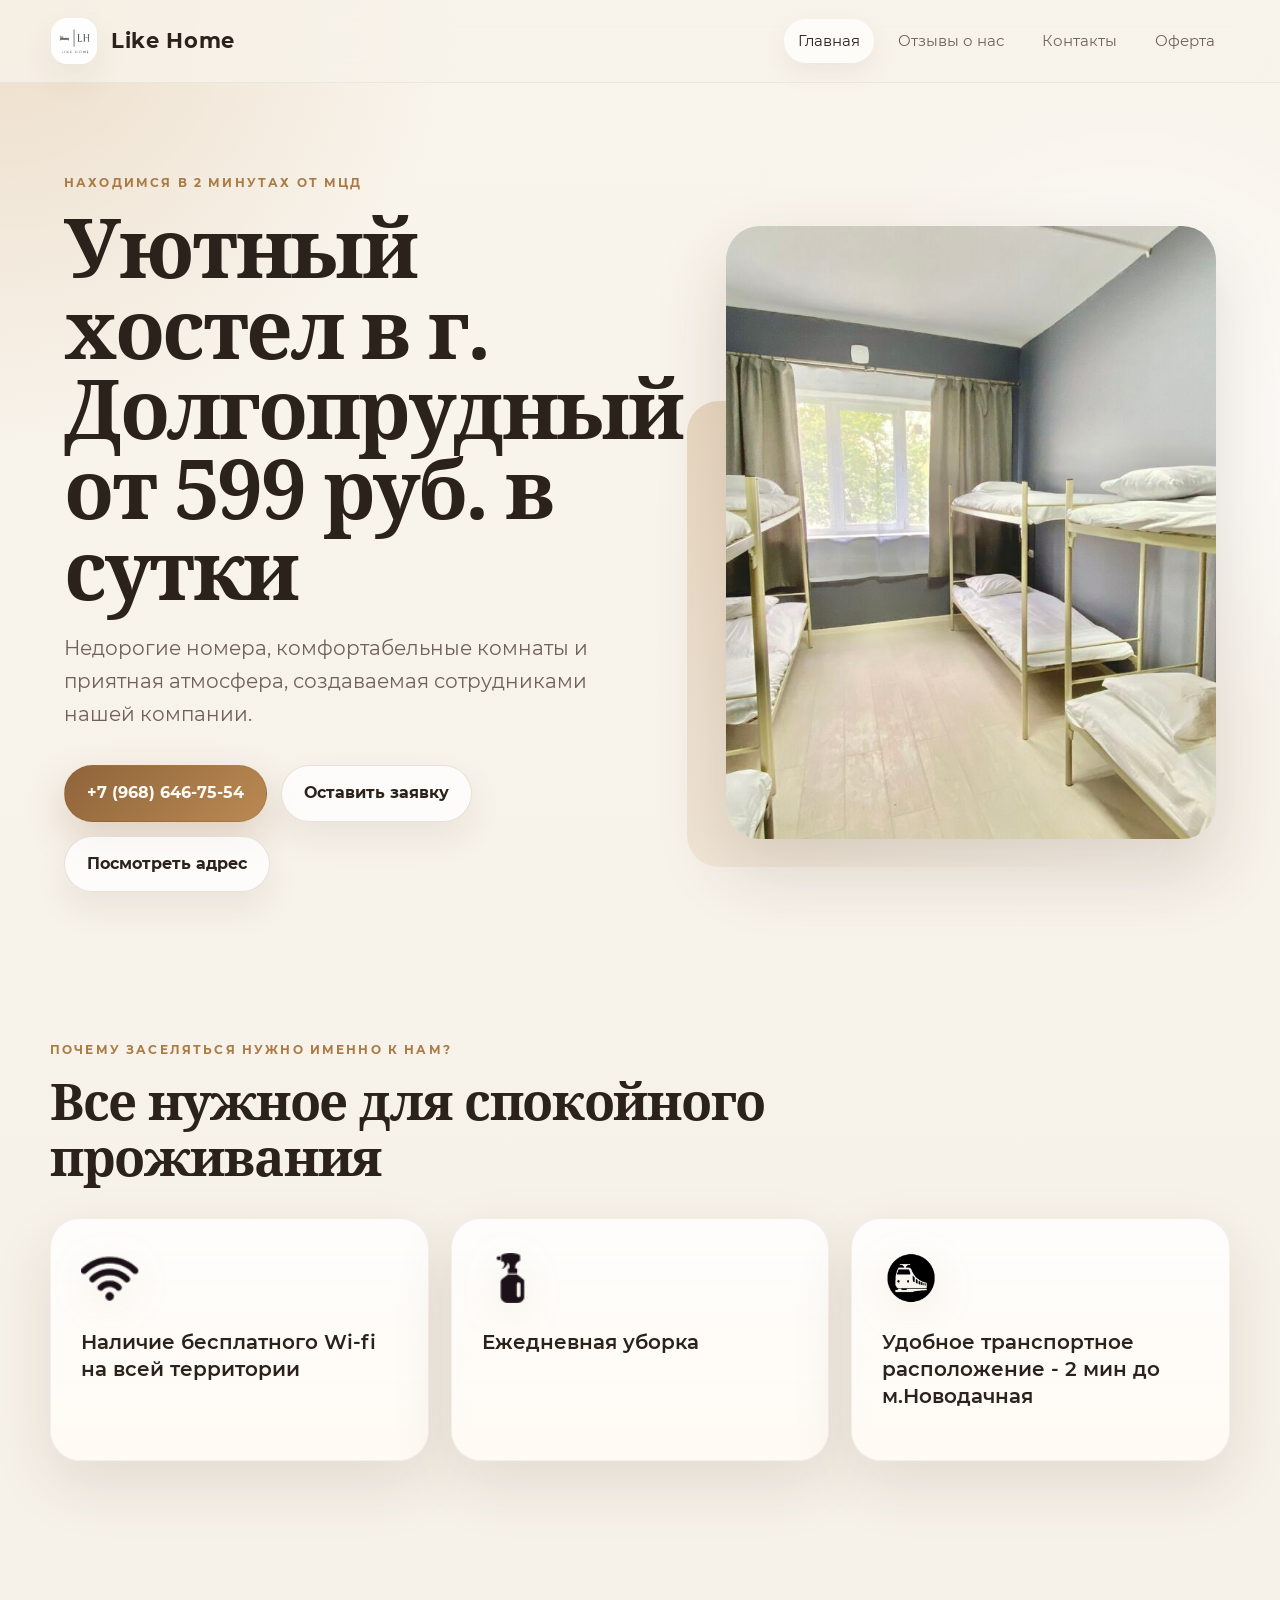
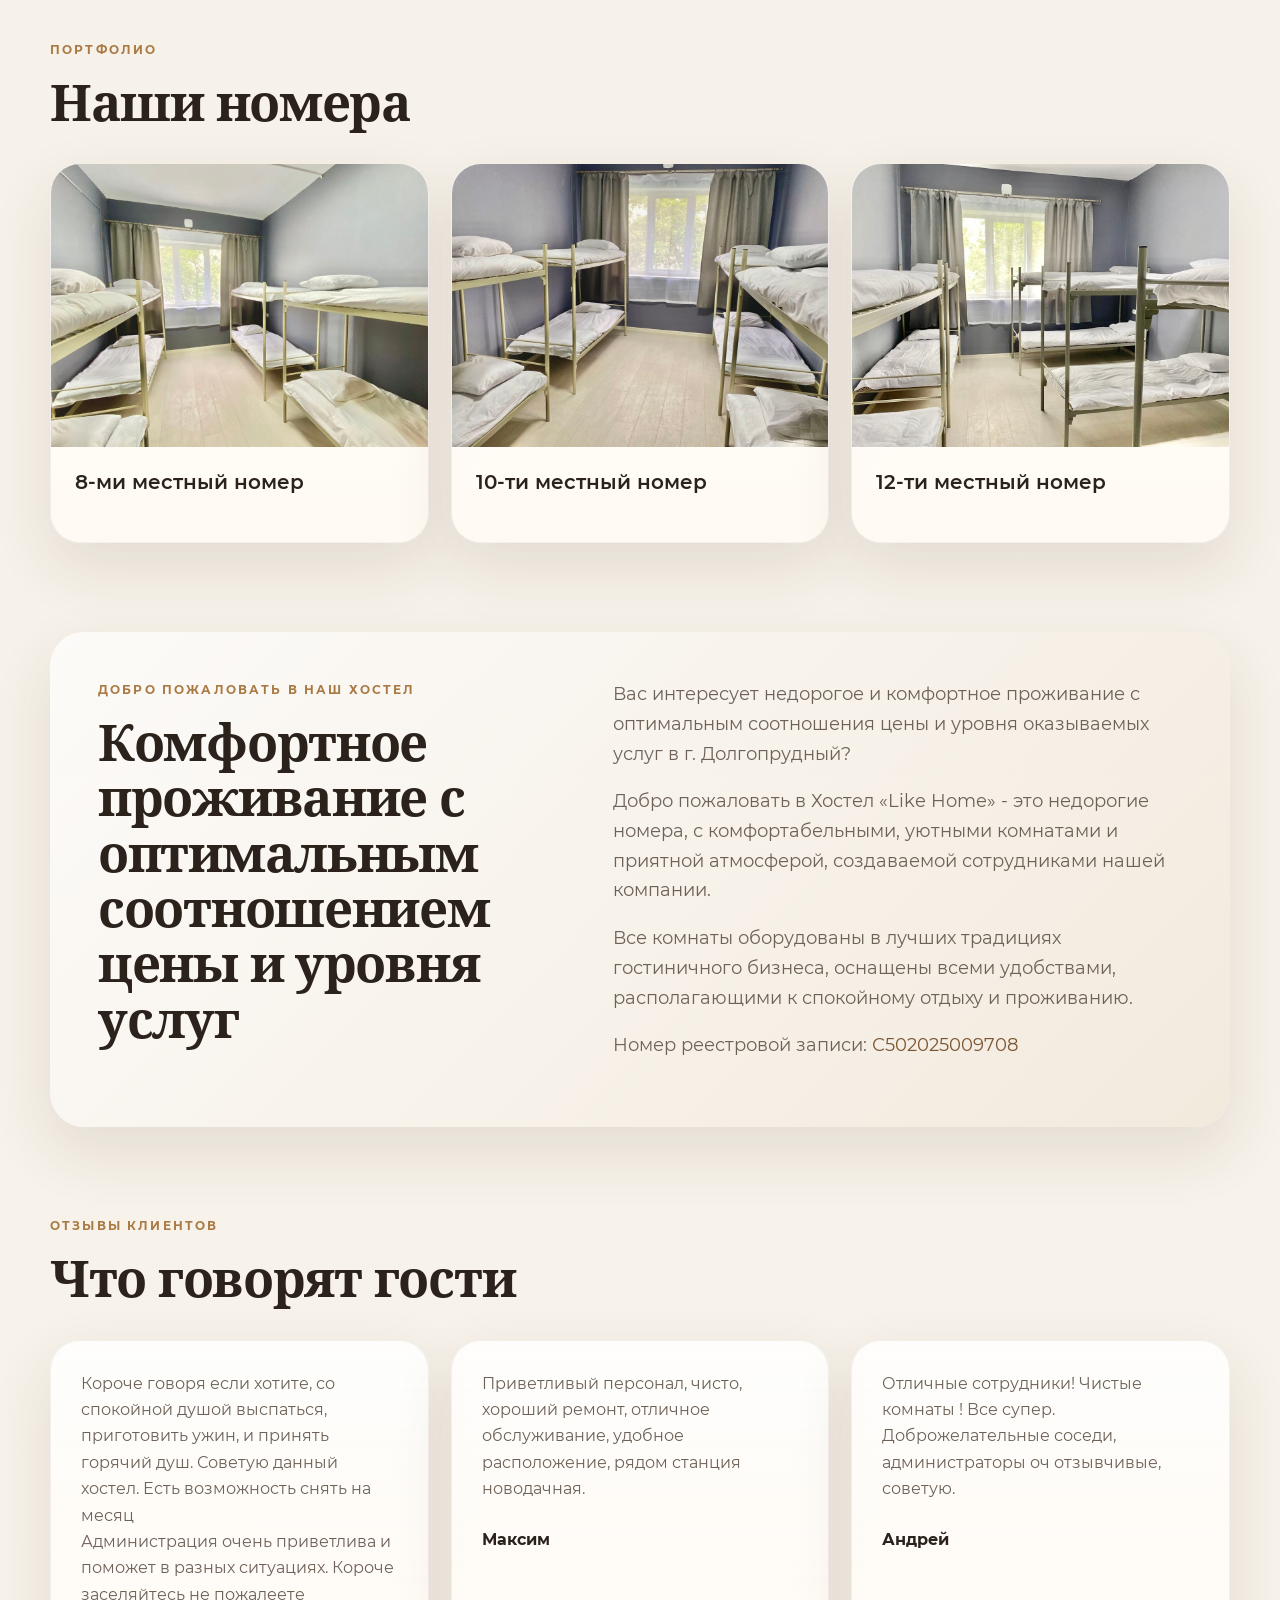
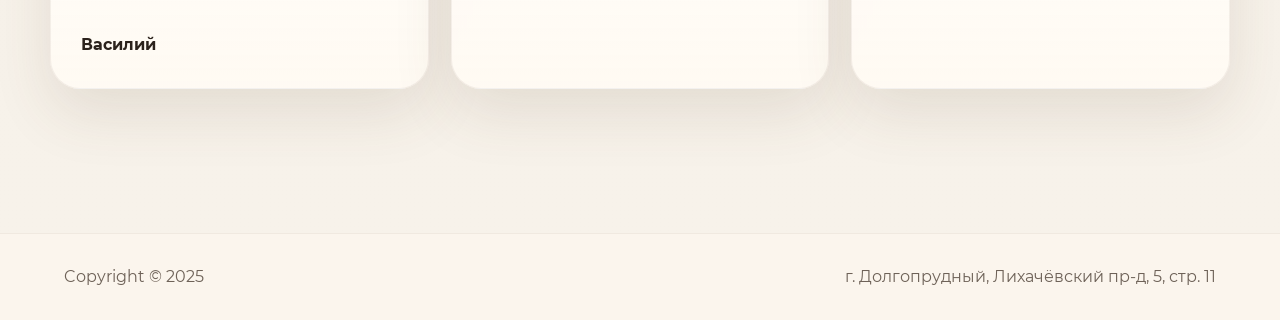
==== commit 45fb716b: "Hook booking form into site pages" ====
--- a/index.html
+++ b/index.html
@@ -9,6 +9,7 @@
   <meta name="robots" content="index, follow">
   <link rel="icon" href="favicon.png" type="image/png">
   <link rel="stylesheet" href="dark-site.css">
+  <link rel="stylesheet" href="booking.css">
 </head>
 <body>
   <header class="site-header">
@@ -32,6 +33,7 @@
         <p class="hero__lead">Недорогие номера, комфортабельные комнаты и приятная атмосфера, создаваемая сотрудниками нашей компании.</p>
         <div class="hero__actions">
           <a class="button button--primary" href="tel:+79686467554">+7 (968) 646-75-54</a>
+          <a class="button button--ghost" href="#" data-booking-open>Оставить заявку</a>
           <a class="button button--ghost" href="kontakty.html">Посмотреть адрес</a>
         </div>
       </div>
@@ -121,5 +123,6 @@
     <div>Copyright © 2025</div>
     <div>г. Долгопрудный, Лихачёвский пр-д, 5, стр. 11</div>
   </footer>
+  <script src="booking.js"></script>
 </body>
 </html>
--- a/dark-site.css
+++ b/dark-site.css
@@ -1,13 +1,18 @@
+@import url("fonts.css");
+
 :root {
-  --bg: #080d14;
-  --panel: #101824;
-  --panel-soft: #142033;
-  --text: #f7fbff;
-  --muted: #aebbd0;
-  --line: rgba(255, 255, 255, 0.12);
-  --accent: #5db8ff;
-  --accent-2: #9ee6c9;
-  --shadow: 0 24px 70px rgba(0, 0, 0, 0.34);
+  --bg: #f6f1e9;
+  --bg-soft: #fbf8f3;
+  --panel: rgba(255, 252, 247, 0.88);
+  --panel-strong: #fffdf9;
+  --text: #2b221c;
+  --muted: #6e6258;
+  --line: rgba(114, 92, 74, 0.12);
+  --accent: #aa7a44;
+  --accent-deep: #7a5430;
+  --accent-soft: #e8d6be;
+  --shadow: 0 24px 60px rgba(91, 67, 43, 0.12);
+  --shadow-soft: 0 16px 34px rgba(91, 67, 43, 0.08);
 }
 
 * {
@@ -22,22 +27,12 @@
   margin: 0;
   color: var(--text);
   background:
-    radial-gradient(circle at 18% 8%, rgba(93, 184, 255, 0.18), transparent 26rem),
-    radial-gradient(circle at 86% 16%, rgba(158, 230, 201, 0.14), transparent 22rem),
-    linear-gradient(135deg, rgba(255, 255, 255, 0.035) 25%, transparent 25%) 0 0 / 34px 34px,
-    var(--bg);
-  font-family: Inter, "Segoe UI", Arial, sans-serif;
-  line-height: 1.6;
+    radial-gradient(circle at top left, rgba(232, 214, 190, 0.75), transparent 28rem),
+    radial-gradient(circle at 88% 12%, rgba(255, 255, 255, 0.95), transparent 20rem),
+    linear-gradient(180deg, #f9f4ec 0%, #f6f1e9 36%, #f7f2ea 100%);
+  font-family: "Montserrat", "Open Sans", Arial, sans-serif;
+  line-height: 1.65;
   letter-spacing: 0;
-}
-
-body::before {
-  content: "";
-  position: fixed;
-  inset: 0;
-  pointer-events: none;
-  background: linear-gradient(120deg, transparent 0 42%, rgba(255, 255, 255, 0.05) 42% 43%, transparent 43% 100%);
-  opacity: 0.8;
 }
 
 img {
@@ -46,12 +41,12 @@
 }
 
 a {
+  color: var(--accent-deep);
+  text-decoration: none;
+}
+
+a:hover {
   color: var(--accent);
-  text-decoration: none;
-}
-
-a:hover {
-  color: var(--accent-2);
 }
 
 .site-header {
@@ -63,70 +58,74 @@
   justify-content: space-between;
   gap: 24px;
   padding: 18px clamp(18px, 4vw, 58px);
-  border-bottom: 1px solid var(--line);
-  background: rgba(8, 13, 20, 0.78);
+  border-bottom: 1px solid rgba(114, 92, 74, 0.08);
+  background: rgba(248, 243, 234, 0.8);
   backdrop-filter: blur(18px);
 }
 
 .brand {
   display: inline-flex;
   align-items: center;
-  gap: 12px;
+  gap: 14px;
   color: var(--text);
-  font-weight: 800;
-  font-size: 20px;
+  font-weight: 700;
+  font-size: 21px;
+  letter-spacing: 0.03em;
 }
 
 .brand img {
-  width: 42px;
-  height: 42px;
+  width: 46px;
+  height: 46px;
   object-fit: contain;
-  border-radius: 12px;
-  background: rgba(255, 255, 255, 0.94);
-  padding: 5px;
+  border-radius: 16px;
+  background: rgba(255, 255, 255, 0.92);
+  padding: 6px;
+  box-shadow: var(--shadow-soft);
 }
 
 .site-nav {
   display: flex;
   align-items: center;
-  gap: 8px;
+  gap: 10px;
   flex-wrap: wrap;
   justify-content: flex-end;
 }
 
 .site-nav a {
   color: var(--muted);
-  padding: 9px 12px;
+  padding: 10px 14px;
   border-radius: 999px;
   font-size: 15px;
+  transition: color 0.2s ease, background-color 0.2s ease, box-shadow 0.2s ease;
 }
 
 .site-nav a:hover,
 .site-nav a[aria-current="page"] {
   color: var(--text);
-  background: rgba(255, 255, 255, 0.09);
+  background: rgba(255, 255, 255, 0.72);
+  box-shadow: 0 10px 24px rgba(101, 74, 46, 0.08);
 }
 
 .hero {
   min-height: 78vh;
   display: grid;
-  grid-template-columns: minmax(0, 1fr) minmax(300px, 0.82fr);
-  gap: clamp(28px, 5vw, 72px);
-  align-items: center;
-  padding: clamp(42px, 7vw, 110px) clamp(18px, 5vw, 72px) 56px;
+  grid-template-columns: minmax(0, 1fr) minmax(320px, 0.82fr);
+  gap: clamp(30px, 5vw, 76px);
+  align-items: center;
+  padding: clamp(44px, 7vw, 112px) clamp(18px, 5vw, 72px) 58px;
 }
 
 .hero__content {
-  max-width: 760px;
+  max-width: 720px;
 }
 
 .eyebrow {
   margin: 0 0 14px;
-  color: var(--accent-2);
-  font-size: 13px;
-  font-weight: 800;
+  color: var(--accent);
+  font-size: 12px;
+  font-weight: 700;
   text-transform: uppercase;
-  letter-spacing: 0.12em;
+  letter-spacing: 0.18em;
 }
 
 h1,
@@ -136,58 +135,77 @@
   margin-top: 0;
 }
 
+h1,
+h2 {
+  font-family: "Noto Serif", Georgia, serif;
+  font-weight: 700;
+}
+
 h1 {
-  margin-bottom: 22px;
-  font-size: clamp(42px, 7vw, 86px);
-  line-height: 0.96;
-  letter-spacing: 0;
+  margin-bottom: 24px;
+  font-size: clamp(42px, 6.8vw, 82px);
+  line-height: 0.98;
+  letter-spacing: -0.03em;
 }
 
 h2 {
   margin-bottom: 18px;
-  font-size: clamp(30px, 4vw, 52px);
-  line-height: 1.04;
+  font-size: clamp(31px, 4vw, 54px);
+  line-height: 1.08;
+  letter-spacing: -0.025em;
 }
 
 h3 {
   font-size: 20px;
-  line-height: 1.25;
+  line-height: 1.35;
+  font-weight: 600;
+}
+
+.hero__lead,
+.about__text,
+.review p,
+.contact-card p {
+  color: var(--muted);
 }
 
 .hero__lead {
-  max-width: 620px;
-  color: var(--muted);
-  font-size: 21px;
+  max-width: 590px;
+  font-size: 20px;
 }
 
 .hero__actions {
   display: flex;
   flex-wrap: wrap;
   gap: 14px;
-  margin-top: 32px;
+  margin-top: 34px;
 }
 
 .button {
   display: inline-flex;
   align-items: center;
   justify-content: center;
-  min-height: 48px;
-  padding: 13px 20px;
-  border: 1px solid var(--line);
+  min-height: 52px;
+  padding: 14px 22px;
+  border: 1px solid rgba(122, 84, 48, 0.16);
   border-radius: 999px;
+  font-weight: 700;
+  transition: transform 0.2s ease, box-shadow 0.2s ease, background-color 0.2s ease;
+}
+
+.button:hover {
+  transform: translateY(-1px);
+}
+
+.button--primary {
+  color: #fffaf4;
+  background: linear-gradient(135deg, #8f643a, #bb8a53);
+  box-shadow: 0 16px 38px rgba(143, 100, 58, 0.24);
+}
+
+.button--ghost {
   color: var(--text);
-  font-weight: 800;
-  box-shadow: 0 14px 34px rgba(0, 0, 0, 0.18);
-}
-
-.button--primary {
-  color: #06101a;
-  background: linear-gradient(135deg, var(--accent), var(--accent-2));
-  border-color: transparent;
-}
-
-.button--ghost {
-  background: rgba(255, 255, 255, 0.06);
+  background: rgba(255, 255, 255, 0.74);
+  box-shadow: var(--shadow-soft);
 }
 
 .hero__photo {
@@ -197,30 +215,40 @@
 .hero__photo::before {
   content: "";
   position: absolute;
-  inset: -22px 20px 28px -20px;
-  border: 1px solid var(--line);
-  border-radius: 28px;
-  transform: rotate(-4deg);
+  inset: auto 10% -28px -8%;
+  height: 76%;
+  border-radius: 32px;
+  background: linear-gradient(135deg, rgba(232, 214, 190, 0.95), rgba(255, 255, 255, 0.2));
+  z-index: 0;
 }
 
 .hero__photo img {
   position: relative;
+  z-index: 1;
   width: 100%;
   aspect-ratio: 4 / 5;
   object-fit: cover;
-  border-radius: 28px;
-  box-shadow: var(--shadow);
-}
-
-.section {
+  border-radius: 34px;
+  box-shadow: 0 30px 70px rgba(91, 67, 43, 0.18);
+}
+
+.section,
+.page-hero {
   width: min(1180px, calc(100% - 36px));
   margin: 0 auto;
-  padding: clamp(44px, 7vw, 86px) 0;
+}
+
+.section {
+  padding: clamp(50px, 7vw, 92px) 0;
+}
+
+.page-hero {
+  padding: clamp(48px, 8vw, 110px) 0 24px;
 }
 
 .section__head {
   max-width: 760px;
-  margin-bottom: 30px;
+  margin-bottom: 34px;
 }
 
 .benefits,
@@ -229,7 +257,7 @@
 .contacts-grid {
   display: grid;
   grid-template-columns: repeat(3, minmax(0, 1fr));
-  gap: 18px;
+  gap: 22px;
 }
 
 .benefit,
@@ -237,22 +265,22 @@
 .review,
 .contact-card,
 .offer-card {
-  border: 1px solid var(--line);
-  border-radius: 24px;
-  background: linear-gradient(180deg, rgba(255, 255, 255, 0.08), rgba(255, 255, 255, 0.035));
+  border: 1px solid rgba(114, 92, 74, 0.08);
+  border-radius: 30px;
+  background: linear-gradient(180deg, rgba(255, 255, 255, 0.86), rgba(255, 250, 243, 0.96));
   box-shadow: var(--shadow);
 }
 
 .benefit {
-  padding: 26px;
+  padding: 30px;
 }
 
 .benefit img {
-  width: 54px;
-  height: 54px;
+  width: 58px;
+  height: 58px;
   object-fit: contain;
   margin-bottom: 22px;
-  filter: drop-shadow(0 10px 24px rgba(93, 184, 255, 0.22));
+  filter: drop-shadow(0 10px 20px rgba(170, 122, 68, 0.16));
 }
 
 .room {
@@ -266,31 +294,30 @@
 }
 
 .room h3 {
-  padding: 20px 22px 22px;
+  padding: 22px 24px 26px;
 }
 
 .about {
   display: grid;
   grid-template-columns: minmax(0, 0.82fr) minmax(0, 1fr);
-  gap: 42px;
-  border-top: 1px solid var(--line);
-  border-bottom: 1px solid var(--line);
+  gap: 48px;
+  padding: clamp(34px, 5vw, 48px);
+  border-radius: 34px;
+  background: linear-gradient(135deg, rgba(255, 255, 255, 0.7), rgba(241, 231, 217, 0.75));
+  box-shadow: var(--shadow);
 }
 
 .about__text {
-  color: var(--muted);
   font-size: 18px;
 }
 
 .review {
-  padding: 26px;
-}
-
-.review p {
-  color: var(--muted);
+  padding: 30px;
 }
 
 .review strong {
+  display: inline-block;
+  margin-top: 8px;
   color: var(--text);
 }
 
@@ -298,12 +325,6 @@
   grid-template-columns: repeat(2, minmax(0, 1fr));
 }
 
-.page-hero {
-  width: min(1180px, calc(100% - 36px));
-  margin: 0 auto;
-  padding: clamp(48px, 8vw, 110px) 0 24px;
-}
-
 .page-hero h1 {
   max-width: 900px;
 }
@@ -313,17 +334,13 @@
 }
 
 .contact-card {
-  padding: 28px;
-}
-
-.contact-card p {
-  color: var(--muted);
+  padding: 30px;
 }
 
 .map-shell {
   overflow: hidden;
-  border: 1px solid var(--line);
-  border-radius: 28px;
+  border: 1px solid rgba(114, 92, 74, 0.08);
+  border-radius: 34px;
   box-shadow: var(--shadow);
 }
 
@@ -332,7 +349,7 @@
   width: 100%;
   height: 430px;
   border: 0;
-  filter: grayscale(0.4) invert(0.9) contrast(0.85);
+  filter: sepia(0.12) saturate(0.9) brightness(1.03);
 }
 
 .offer-card {
@@ -344,7 +361,7 @@
 }
 
 .offer-card img {
-  background: rgba(255, 255, 255, 0.95);
+  background: rgba(255, 255, 255, 0.92);
   border-radius: 24px;
   padding: 30px;
 }
@@ -355,13 +372,13 @@
   gap: 18px;
   flex-wrap: wrap;
   margin-top: 54px;
-  padding: 28px clamp(18px, 5vw, 72px);
+  padding: 30px clamp(18px, 5vw, 72px);
   color: var(--muted);
-  border-top: 1px solid var(--line);
+  border-top: 1px solid rgba(114, 92, 74, 0.08);
+  background: rgba(255, 248, 240, 0.58);
 }
 
 @media (max-width: 900px) {
-  .site-header,
   .hero,
   .about,
   .offer-card {
@@ -410,4 +427,11 @@
   .button {
     width: 100%;
   }
-}
+
+  .benefit,
+  .review,
+  .contact-card,
+  .about {
+    border-radius: 24px;
+  }
+}
--- a/booking.css
+++ b/booking.css
@@ -0,0 +1,72 @@
+.lh-overlay {
+  position: fixed;
+  inset: 0;
+  background: rgba(0,0,0,.6);
+  display: none;
+  align-items: center;
+  justify-content: center;
+  padding: 16px;
+  z-index: 99999;
+}
+.lh-overlay.is-open { display: flex; }
+
+.lh-modal {
+  width: min(520px, 100%);
+  background: #fff;
+  border-radius: 14px;
+  padding: 16px;
+  box-shadow: 0 20px 60px rgba(0,0,0,.35);
+}
+
+.lh-modal__header {
+  display: flex;
+  align-items: center;
+  justify-content: space-between;
+  gap: 12px;
+  margin-bottom: 10px;
+}
+
+.lh-modal__title { font-size: 20px; font-weight: 700; }
+.lh-modal__close {
+  border: none;
+  background: transparent;
+  font-size: 28px;
+  line-height: 1;
+  cursor: pointer;
+}
+
+.lh-form { display: grid; gap: 12px; }
+.lh-field { display: grid; gap: 6px; }
+.lh-field > span { font-size: 14px; opacity: .9; }
+
+.lh-field input {
+  height: 42px;
+  padding: 0 12px;
+  border: 1px solid #ddd;
+  border-radius: 10px;
+  outline: none;
+}
+.lh-field input:focus { border-color: #999; }
+
+.lh-row {
+  display: grid;
+  grid-template-columns: 1fr 1fr;
+  gap: 12px;
+}
+@media (max-width: 480px) {
+  .lh-row { grid-template-columns: 1fr; }
+}
+
+.lh-btn {
+  height: 44px;
+  border: none;
+  border-radius: 12px;
+  cursor: pointer;
+  font-weight: 700;
+}
+
+.lh-msg { font-size: 14px; }
+.lh-msg.ok { color: #0a7a22; }
+.lh-msg.err { color: #b00020; }
+
+.lh-honey { display: none !important; }
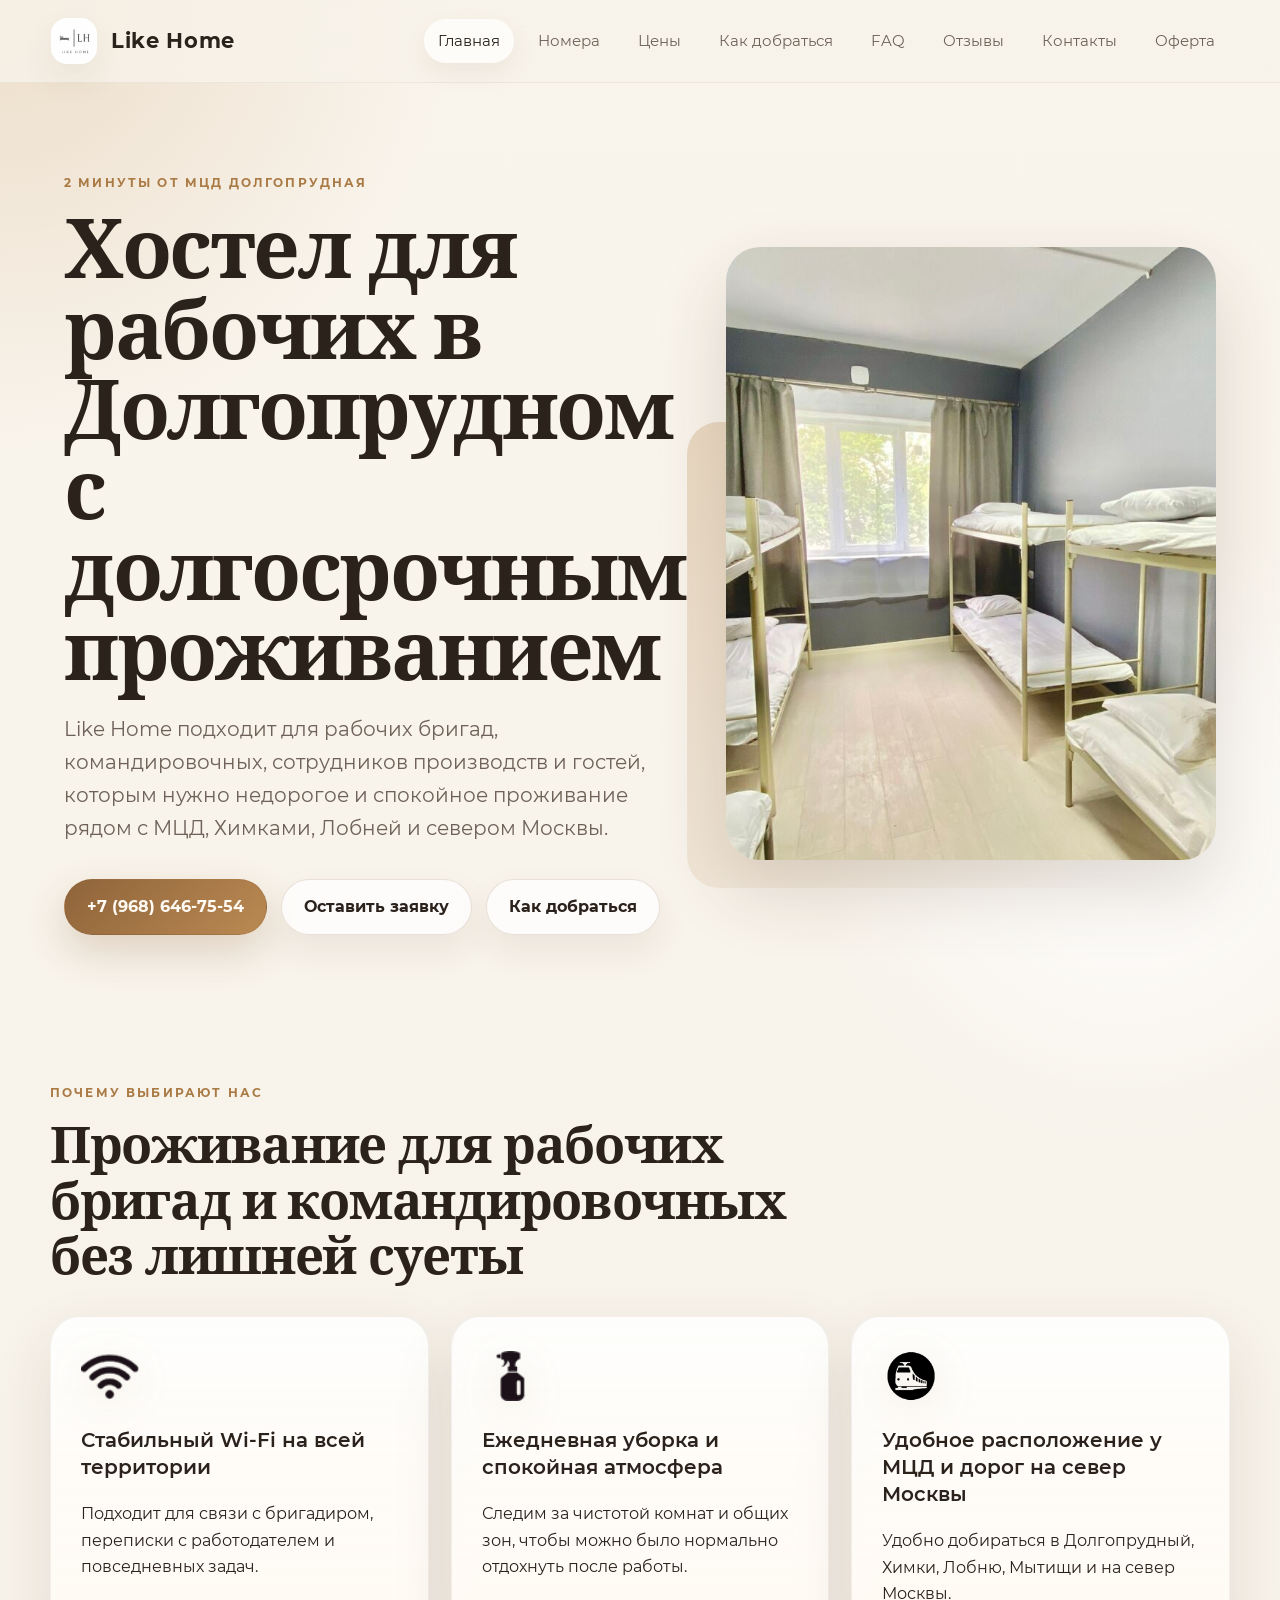
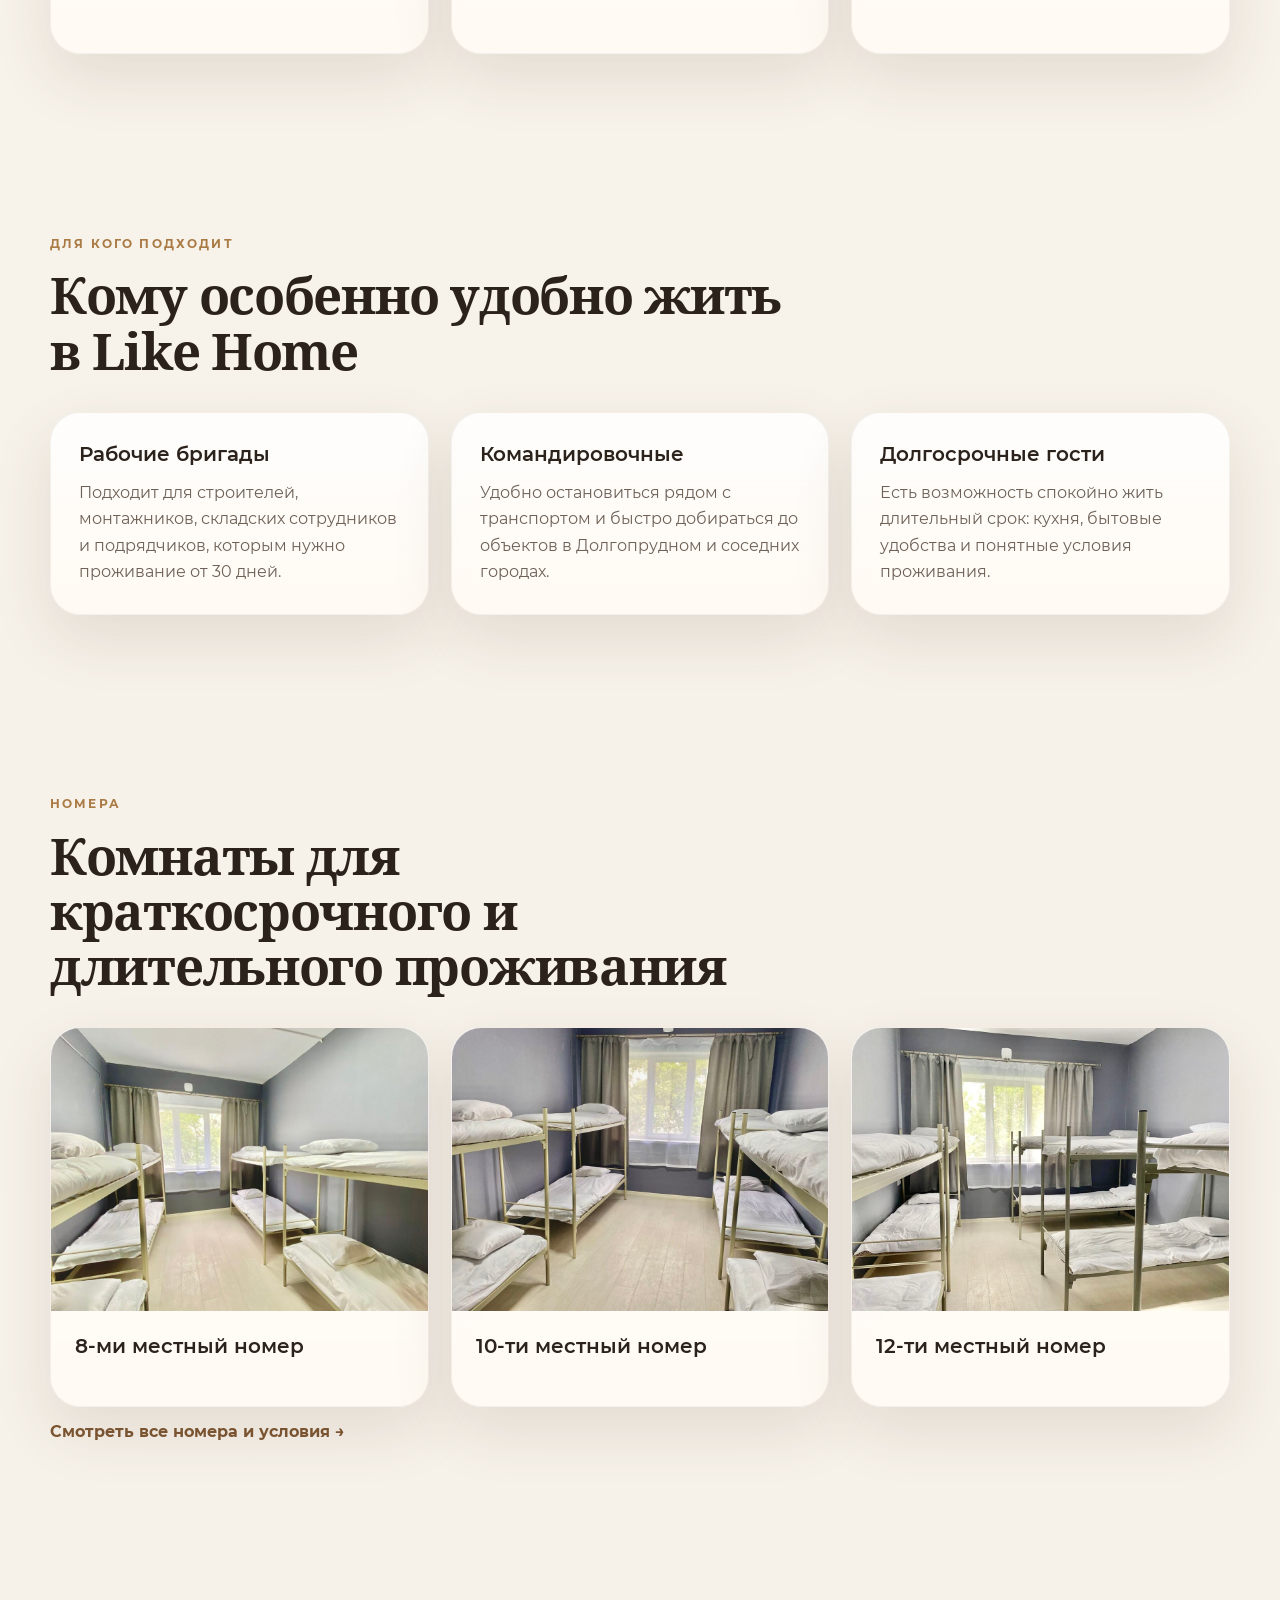
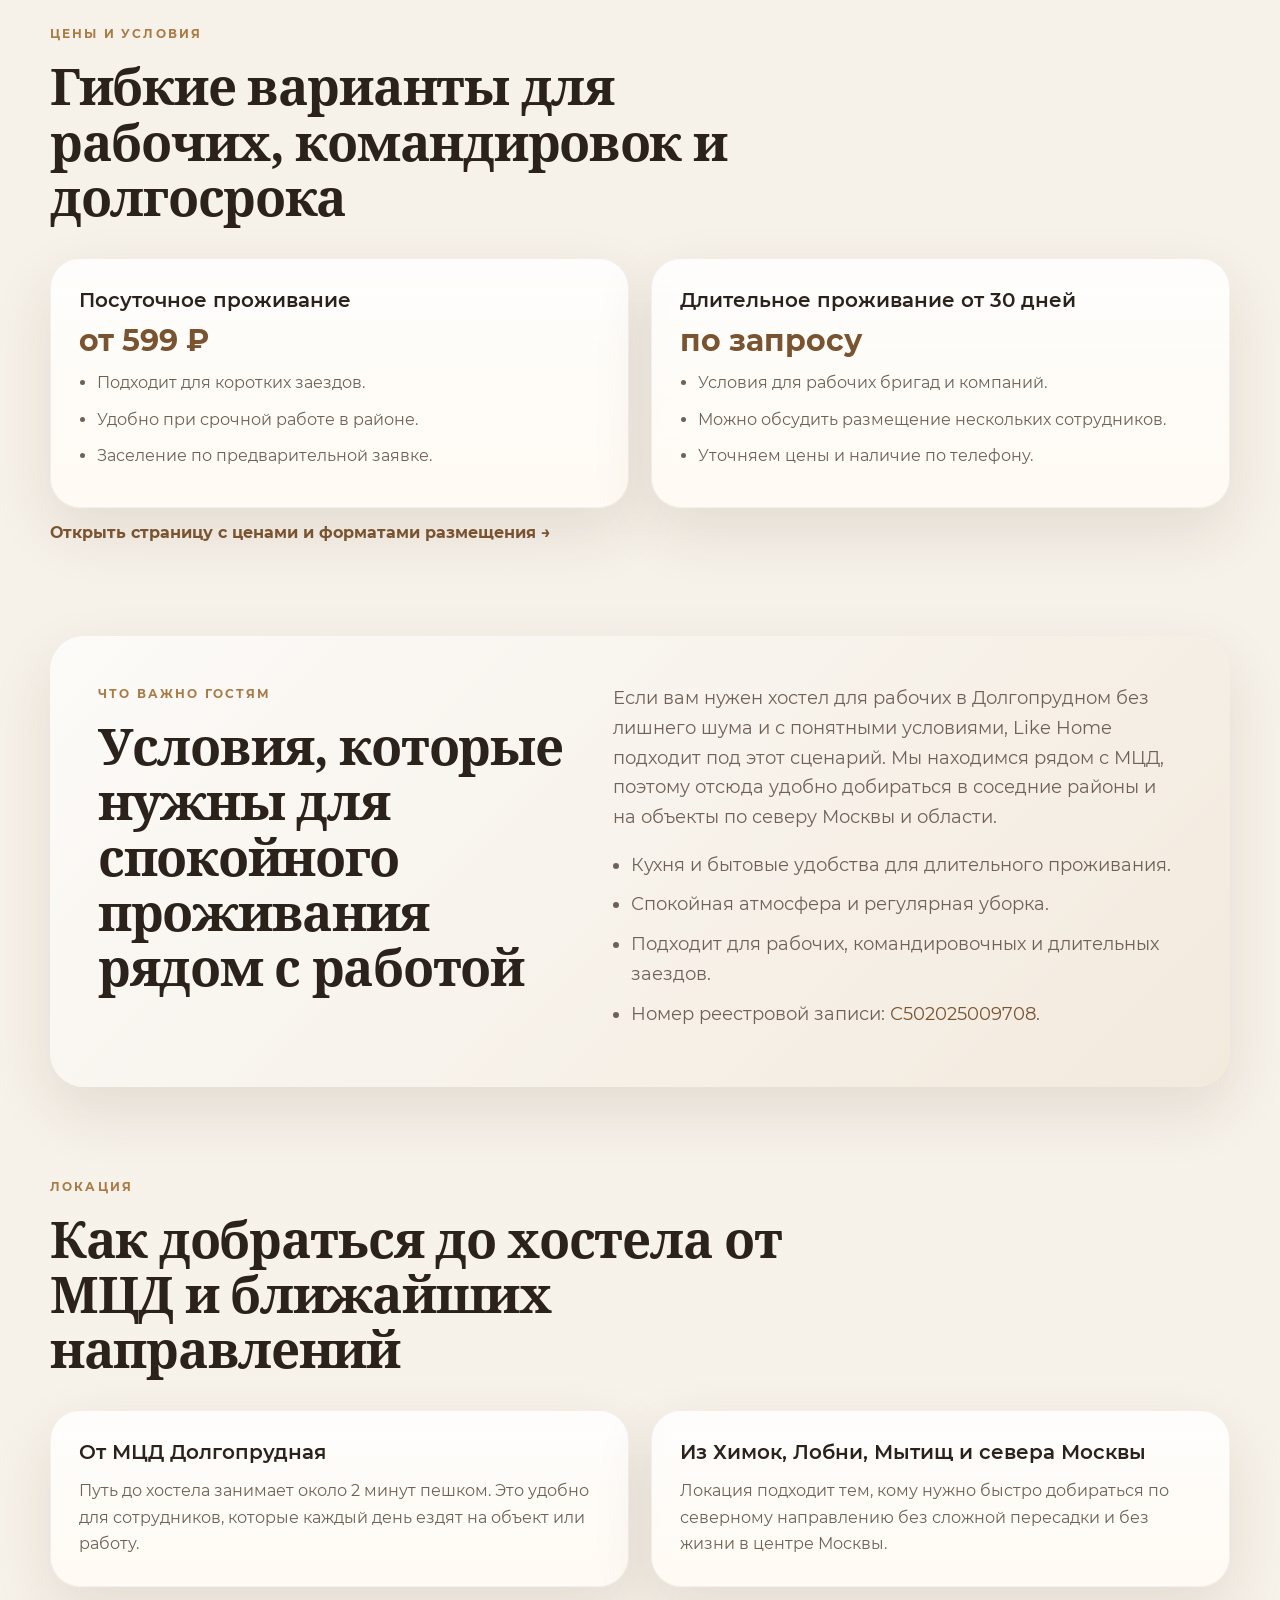
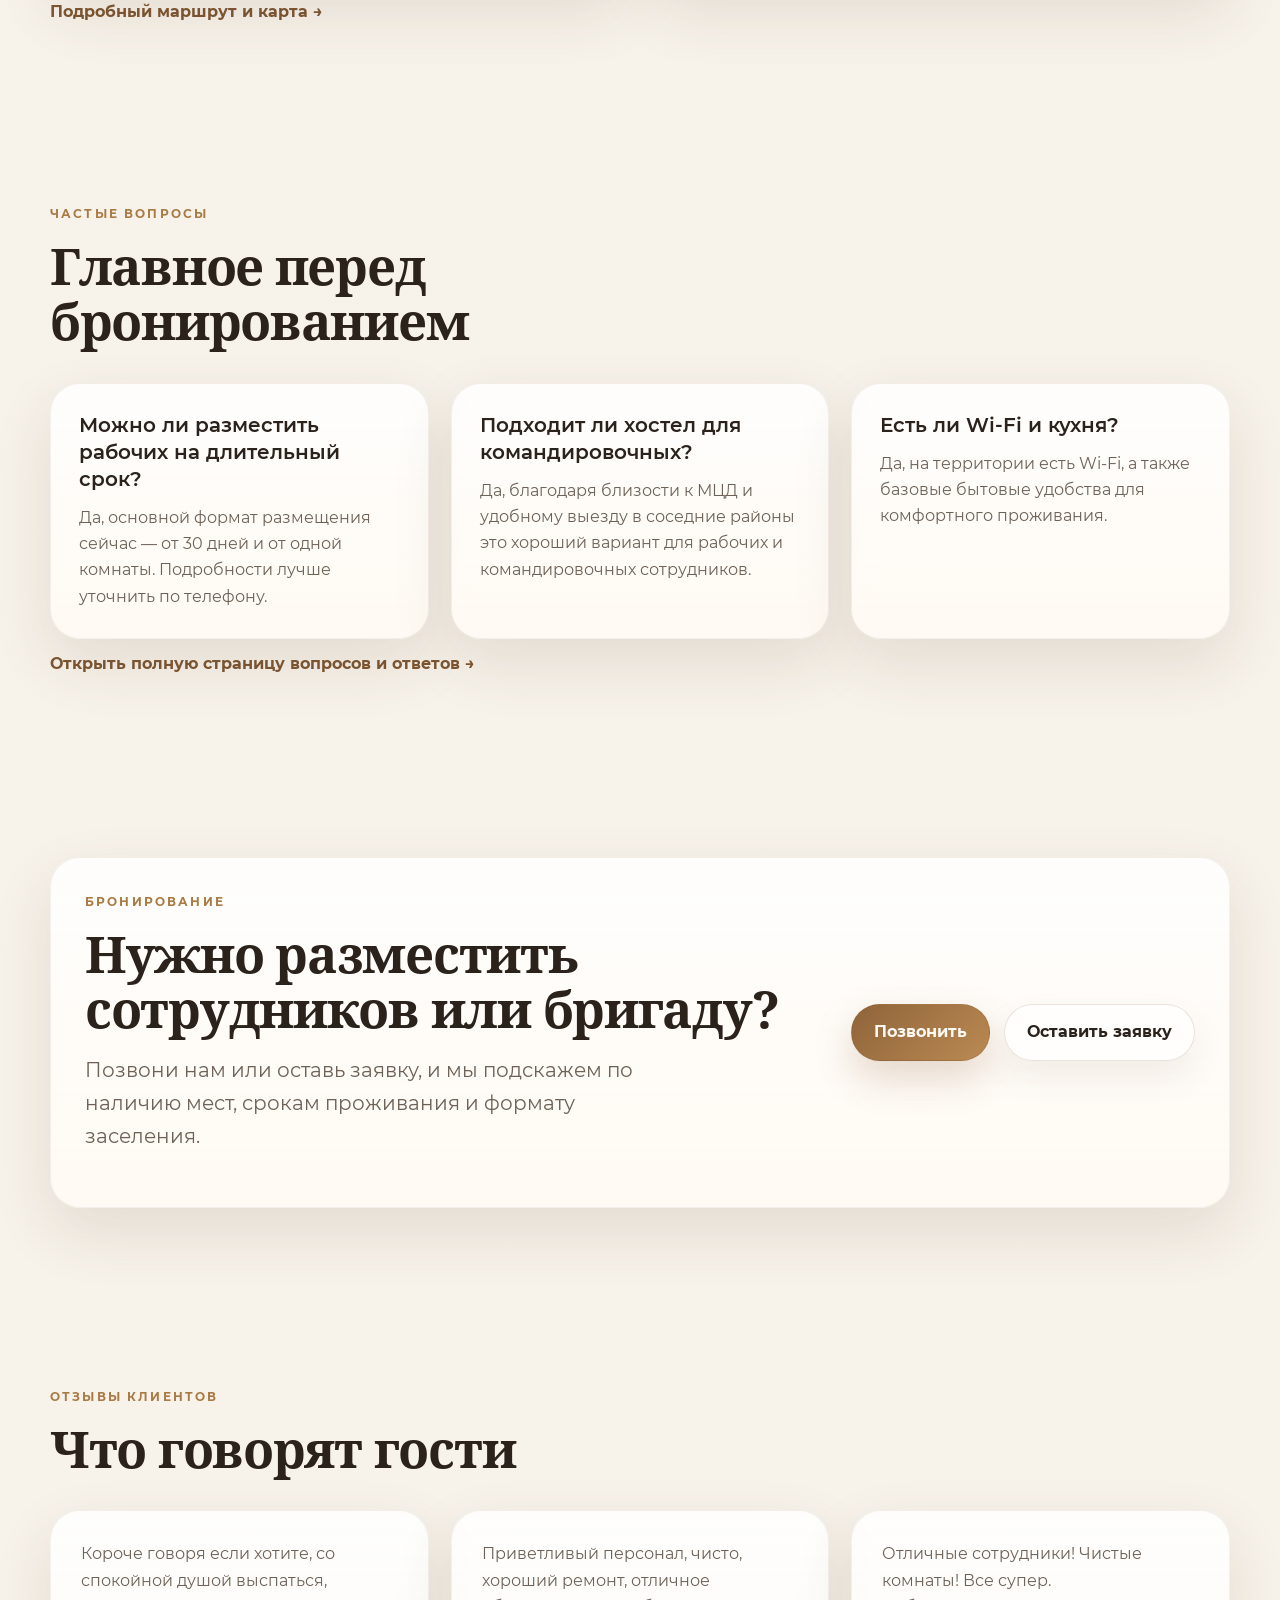
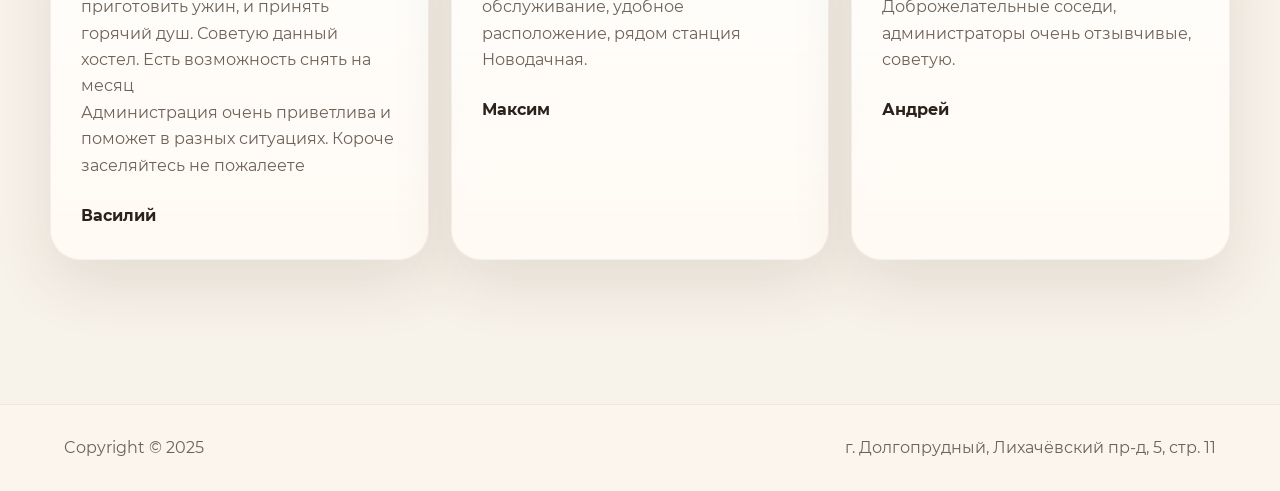
==== commit 90c12bbb: "Improve Like Home site structure and SEO pages" ====
--- a/index.html
+++ b/index.html
@@ -3,23 +3,46 @@
 <head>
   <meta charset="utf-8">
   <meta name="viewport" content="width=device-width, initial-scale=1">
-  <title>Хостел Like Home г. Долгопрудный</title>
-  <meta name="description" content="Добро пожаловать в Хостел «Like Home» - недорогие номера, комфортабельные комнаты и приятная атмосфера в Долгопрудном.">
-  <meta name="keywords" content="Хостел, хостел недорого, хостел цена, Долгопрудный">
+  <title>Хостел для рабочих в Долгопрудном у МЦД | Like Home</title>
+  <meta name="description" content="Like Home — хостел для рабочих в Долгопрудном в 2 минутах от МЦД. Проживание для бригад и командировочных: Wi-Fi, кухня, прачечная, долгосрок и удобное заселение.">
+  <meta name="keywords" content="хостел для рабочих Долгопрудный, проживание для бригад, хостел рядом с МЦД, хостел Долгопрудный недорого">
   <meta name="robots" content="index, follow">
+  <link rel="canonical" href="https://pizko.github.io/likehome/">
   <link rel="icon" href="favicon.png" type="image/png">
   <link rel="stylesheet" href="dark-site.css">
   <link rel="stylesheet" href="booking.css">
+  <script type="application/ld+json">
+  {
+    "@context": "https://schema.org",
+    "@type": "LodgingBusiness",
+    "name": "Like Home",
+    "url": "https://pizko.github.io/likehome/",
+    "telephone": "+7 (968) 646-75-54",
+    "priceRange": "от 599 руб./сутки",
+    "description": "Хостел для рабочих и командировочных в Долгопрудном в 2 минутах от МЦД.",
+    "address": {
+      "@type": "PostalAddress",
+      "streetAddress": "Лихачёвский проезд, 5, стр. 11",
+      "addressLocality": "Долгопрудный",
+      "addressRegion": "Московская область",
+      "addressCountry": "RU"
+    }
+  }
+  </script>
 </head>
 <body>
   <header class="site-header">
     <a class="brand" href="index.html" aria-label="Like Home главная">
-      <img src="like-home-little.png" alt="Like Home">
+      <img src="like-home-little.png" alt="Логотип Like Home">
       <span>Like Home</span>
     </a>
     <nav class="site-nav" aria-label="Основное меню">
       <a href="index.html" aria-current="page">Главная</a>
-      <a href="otzyvy-o-nas.html">Отзывы о нас</a>
+      <a href="rooms.html">Номера</a>
+      <a href="prices.html">Цены</a>
+      <a href="how-to-get.html">Как добраться</a>
+      <a href="faq.html">FAQ</a>
+      <a href="otzyvy-o-nas.html">Отзывы</a>
       <a href="kontakty.html">Контакты</a>
       <a href="oferta.html">Оферта</a>
     </nav>
@@ -28,72 +51,182 @@
   <main>
     <section class="hero">
       <div class="hero__content">
-        <p class="eyebrow">Находимся в 2 минутах от МЦД</p>
-        <h1>Уютный хостел в г. Долгопрудный от 599 руб. в сутки</h1>
-        <p class="hero__lead">Недорогие номера, комфортабельные комнаты и приятная атмосфера, создаваемая сотрудниками нашей компании.</p>
+        <p class="eyebrow">2 минуты от МЦД Долгопрудная</p>
+        <h1>Хостел для рабочих в Долгопрудном с долгосрочным проживанием</h1>
+        <p class="hero__lead">Like Home подходит для рабочих бригад, командировочных, сотрудников производств и гостей, которым нужно недорогое и спокойное проживание рядом с МЦД, Химками, Лобней и севером Москвы.</p>
         <div class="hero__actions">
           <a class="button button--primary" href="tel:+79686467554">+7 (968) 646-75-54</a>
           <a class="button button--ghost" href="#" data-booking-open>Оставить заявку</a>
-          <a class="button button--ghost" href="kontakty.html">Посмотреть адрес</a>
+          <a class="button button--ghost" href="how-to-get.html">Как добраться</a>
         </div>
       </div>
       <div class="hero__photo">
-        <img src="8.jpg.1" alt="8-ми местный номер хостела Like Home">
-      </div>
-    </section>
-
-    <section class="section">
-      <div class="section__head">
-        <p class="eyebrow">Почему заселяться нужно именно к нам?</p>
-        <h2>Все нужное для спокойного проживания</h2>
+        <img src="8.jpg.1" alt="Хостел Like Home в Долгопрудном — комната для рабочих">
+      </div>
+    </section>
+
+    <section class="section">
+      <div class="section__head">
+        <p class="eyebrow">Почему выбирают нас</p>
+        <h2>Проживание для рабочих бригад и командировочных без лишней суеты</h2>
       </div>
       <div class="benefits">
         <article class="benefit">
-          <img src="q_1.png" alt="">
-          <h3>Наличие бесплатного Wi-fi на всей территории</h3>
+          <img src="q_1.png" alt="Бесплатный Wi-Fi в хостеле Like Home">
+          <h3>Стабильный Wi-Fi на всей территории</h3>
+          <p>Подходит для связи с бригадиром, переписки с работодателем и повседневных задач.</p>
         </article>
         <article class="benefit">
-          <img src="q_2.png" alt="">
-          <h3>Ежедневная уборка</h3>
+          <img src="q_2.png" alt="Ежедневная уборка в хостеле Like Home">
+          <h3>Ежедневная уборка и спокойная атмосфера</h3>
+          <p>Следим за чистотой комнат и общих зон, чтобы можно было нормально отдохнуть после работы.</p>
         </article>
         <article class="benefit">
-          <img src="png-clipart-train-rail-transport-bus-metra-indian-railways-rail-blue-logo.png" alt="">
-          <h3>Удобное транспортное расположение - 2 мин до м.Новодачная</h3>
-        </article>
-      </div>
-    </section>
-
-    <section class="section">
-      <div class="section__head">
-        <p class="eyebrow">Портфолио</p>
-        <h2>Наши номера</h2>
+          <img src="png-clipart-train-rail-transport-bus-metra-indian-railways-rail-blue-logo.png" alt="Рядом с МЦД Долгопрудная">
+          <h3>Удобное расположение у МЦД и дорог на север Москвы</h3>
+          <p>Удобно добираться в Долгопрудный, Химки, Лобню, Мытищи и на север Москвы.</p>
+        </article>
+      </div>
+    </section>
+
+    <section class="section">
+      <div class="section__head">
+        <p class="eyebrow">Для кого подходит</p>
+        <h2>Кому особенно удобно жить в Like Home</h2>
+      </div>
+      <div class="info-grid">
+        <article class="info-card">
+          <h3>Рабочие бригады</h3>
+          <p>Подходит для строителей, монтажников, складских сотрудников и подрядчиков, которым нужно проживание от 30 дней.</p>
+        </article>
+        <article class="info-card">
+          <h3>Командировочные</h3>
+          <p>Удобно остановиться рядом с транспортом и быстро добираться до объектов в Долгопрудном и соседних городах.</p>
+        </article>
+        <article class="info-card">
+          <h3>Долгосрочные гости</h3>
+          <p>Есть возможность спокойно жить длительный срок: кухня, бытовые удобства и понятные условия проживания.</p>
+        </article>
+      </div>
+    </section>
+
+    <section class="section">
+      <div class="section__head">
+        <p class="eyebrow">Номера</p>
+        <h2>Комнаты для краткосрочного и длительного проживания</h2>
       </div>
       <div class="rooms">
         <article class="room">
-          <a href="8.jpg"><img src="8.jpg.1" alt="8-ми местный номер"></a>
+          <a href="8.jpg"><img src="8.jpg.1" alt="8-ми местный номер в хостеле Like Home"></a>
           <h3>8-ми местный номер</h3>
         </article>
         <article class="room">
-          <a href="10.jpg"><img src="10.jpg.1" alt="10-ти местный номер"></a>
+          <a href="10.jpg"><img src="10.jpg.1" alt="10-ти местный номер в хостеле Like Home"></a>
           <h3>10-ти местный номер</h3>
         </article>
         <article class="room">
-          <a href="12.jpg"><img src="12.jpg.1" alt="12-ти местный номер"></a>
+          <a href="12.jpg"><img src="12.jpg.1" alt="12-ти местный номер в хостеле Like Home"></a>
           <h3>12-ти местный номер</h3>
         </article>
       </div>
+      <a class="section-link" href="rooms.html">Смотреть все номера и условия →</a>
+    </section>
+
+    <section class="section">
+      <div class="section__head">
+        <p class="eyebrow">Цены и условия</p>
+        <h2>Гибкие варианты для рабочих, командировок и долгосрока</h2>
+      </div>
+      <div class="price-grid price-grid--two">
+        <article class="price-card">
+          <h3>Посуточное проживание</h3>
+          <span class="price-card__value">от 599 ₽</span>
+          <ul>
+            <li>Подходит для коротких заездов.</li>
+            <li>Удобно при срочной работе в районе.</li>
+            <li>Заселение по предварительной заявке.</li>
+          </ul>
+        </article>
+        <article class="price-card">
+          <h3>Длительное проживание от 30 дней</h3>
+          <span class="price-card__value">по запросу</span>
+          <ul>
+            <li>Условия для рабочих бригад и компаний.</li>
+            <li>Можно обсудить размещение нескольких сотрудников.</li>
+            <li>Уточняем цены и наличие по телефону.</li>
+          </ul>
+        </article>
+      </div>
+      <a class="section-link" href="prices.html">Открыть страницу с ценами и форматами размещения →</a>
     </section>
 
     <section class="section about">
       <div>
-        <p class="eyebrow">Добро пожаловать в наш Хостел</p>
-        <h2>Комфортное проживание с оптимальным соотношением цены и уровня услуг</h2>
+        <p class="eyebrow">Что важно гостям</p>
+        <h2>Условия, которые нужны для спокойного проживания рядом с работой</h2>
       </div>
       <div class="about__text">
-        <p>Вас интересует недорогое и комфортное проживание с оптимальным соотношения цены и уровня оказываемых услуг в г. Долгопрудный?</p>
-        <p>Добро пожаловать в Хостел «Like Home» - это недорогие номера, с комфортабельными, уютными комнатами и приятной атмосферой, создаваемой сотрудниками нашей компании.</p>
-        <p>Все комнаты оборудованы в лучших традициях гостиничного бизнеса, оснащены всеми удобствами, располагающими к спокойному отдыху и проживанию.</p>
-        <p>Номер реестровой записи: <a href="https://tourism.fsa.gov.ru/ru/resorts/hotels/8864b237-856f-11f0-816e-7526e671df5f/about-resort">С502025009708</a></p>
+        <p>Если вам нужен хостел для рабочих в Долгопрудном без лишнего шума и с понятными условиями, Like Home подходит под этот сценарий. Мы находимся рядом с МЦД, поэтому отсюда удобно добираться в соседние районы и на объекты по северу Москвы и области.</p>
+        <ul>
+          <li>Кухня и бытовые удобства для длительного проживания.</li>
+          <li>Спокойная атмосфера и регулярная уборка.</li>
+          <li>Подходит для рабочих, командировочных и длительных заездов.</li>
+          <li>Номер реестровой записи: <a href="https://tourism.fsa.gov.ru/ru/resorts/hotels/8864b237-856f-11f0-816e-7526e671df5f/about-resort">С502025009708</a>.</li>
+        </ul>
+      </div>
+    </section>
+
+    <section class="section">
+      <div class="section__head">
+        <p class="eyebrow">Локация</p>
+        <h2>Как добраться до хостела от МЦД и ближайших направлений</h2>
+      </div>
+      <div class="steps-grid steps-grid--two">
+        <article class="step-card">
+          <h3>От МЦД Долгопрудная</h3>
+          <p>Путь до хостела занимает около 2 минут пешком. Это удобно для сотрудников, которые каждый день ездят на объект или работу.</p>
+        </article>
+        <article class="step-card">
+          <h3>Из Химок, Лобни, Мытищ и севера Москвы</h3>
+          <p>Локация подходит тем, кому нужно быстро добираться по северному направлению без сложной пересадки и без жизни в центре Москвы.</p>
+        </article>
+      </div>
+      <a class="section-link" href="how-to-get.html">Подробный маршрут и карта →</a>
+    </section>
+
+    <section class="section">
+      <div class="section__head">
+        <p class="eyebrow">Частые вопросы</p>
+        <h2>Главное перед бронированием</h2>
+      </div>
+      <div class="faq-list">
+        <article class="faq-item">
+          <h3>Можно ли разместить рабочих на длительный срок?</h3>
+          <p>Да, основной формат размещения сейчас — от 30 дней и от одной комнаты. Подробности лучше уточнить по телефону.</p>
+        </article>
+        <article class="faq-item">
+          <h3>Подходит ли хостел для командировочных?</h3>
+          <p>Да, благодаря близости к МЦД и удобному выезду в соседние районы это хороший вариант для рабочих и командировочных сотрудников.</p>
+        </article>
+        <article class="faq-item">
+          <h3>Есть ли Wi-Fi и кухня?</h3>
+          <p>Да, на территории есть Wi-Fi, а также базовые бытовые удобства для комфортного проживания.</p>
+        </article>
+      </div>
+      <a class="section-link" href="faq.html">Открыть полную страницу вопросов и ответов →</a>
+    </section>
+
+    <section class="section">
+      <div class="cta-panel">
+        <div>
+          <p class="eyebrow">Бронирование</p>
+          <h2>Нужно разместить сотрудников или бригаду?</h2>
+          <p class="hero__lead">Позвони нам или оставь заявку, и мы подскажем по наличию мест, срокам проживания и формату заселения.</p>
+        </div>
+        <div class="cta-panel__actions">
+          <a class="button button--primary" href="tel:+79686467554">Позвонить</a>
+          <a class="button button--ghost" href="#" data-booking-open>Оставить заявку</a>
+        </div>
       </div>
     </section>
 
@@ -108,11 +241,11 @@
           <strong>Василий</strong>
         </article>
         <article class="review">
-          <p>Приветливый персонал, чисто, хороший ремонт, отличное обслуживание, удобное расположение, рядом станция новодачная.</p>
+          <p>Приветливый персонал, чисто, хороший ремонт, отличное обслуживание, удобное расположение, рядом станция Новодачная.</p>
           <strong>Максим</strong>
         </article>
         <article class="review">
-          <p>Отличные сотрудники! Чистые комнаты ! Все супер.<br>Доброжелательные соседи, администраторы оч отзывчивые, советую.</p>
+          <p>Отличные сотрудники! Чистые комнаты! Все супер. Доброжелательные соседи, администраторы очень отзывчивые, советую.</p>
           <strong>Андрей</strong>
         </article>
       </div>
--- a/dark-site.css
+++ b/dark-site.css
@@ -254,17 +254,32 @@
 .benefits,
 .rooms,
 .reviews,
-.contacts-grid {
+.contacts-grid,
+.info-grid,
+.faq-list,
+.price-grid,
+.steps-grid {
   display: grid;
   grid-template-columns: repeat(3, minmax(0, 1fr));
   gap: 22px;
+}
+
+.info-grid--two,
+.price-grid--two,
+.steps-grid--two {
+  grid-template-columns: repeat(2, minmax(0, 1fr));
 }
 
 .benefit,
 .room,
 .review,
 .contact-card,
-.offer-card {
+.offer-card,
+.info-card,
+.price-card,
+.step-card,
+.faq-item,
+.cta-panel {
   border: 1px solid rgba(114, 92, 74, 0.08);
   border-radius: 30px;
   background: linear-gradient(180deg, rgba(255, 255, 255, 0.86), rgba(255, 250, 243, 0.96));
@@ -319,6 +334,94 @@
   display: inline-block;
   margin-top: 8px;
   color: var(--text);
+}
+
+.info-card,
+.price-card,
+.step-card,
+.faq-item {
+  padding: 28px;
+}
+
+.info-card ul,
+.price-card ul,
+.step-card ul,
+.faq-item ul,
+.about__text ul {
+  margin: 0;
+  padding-left: 18px;
+  color: var(--muted);
+}
+
+.info-card li,
+.price-card li,
+.step-card li,
+.faq-item li,
+.about__text li {
+  margin-bottom: 10px;
+}
+
+.price-card__value {
+  display: inline-block;
+  margin-bottom: 14px;
+  color: var(--accent-deep);
+  font-size: 30px;
+  font-weight: 700;
+  line-height: 1;
+}
+
+.price-card__hint,
+.muted-note {
+  color: var(--muted);
+  font-size: 14px;
+}
+
+.route-hero {
+  display: grid;
+  grid-template-columns: minmax(0, 1fr) minmax(300px, 0.78fr);
+  gap: 28px;
+  align-items: start;
+}
+
+.route-hero .map-shell {
+  min-height: 100%;
+}
+
+.faq-item h3,
+.info-card h3,
+.price-card h3,
+.step-card h3 {
+  margin-bottom: 12px;
+}
+
+.faq-item p,
+.info-card p,
+.price-card p,
+.step-card p {
+  margin-bottom: 0;
+  color: var(--muted);
+}
+
+.cta-panel {
+  display: grid;
+  grid-template-columns: minmax(0, 1fr) auto;
+  gap: 24px;
+  align-items: center;
+  padding: 34px;
+}
+
+.cta-panel__actions {
+  display: flex;
+  gap: 14px;
+  flex-wrap: wrap;
+}
+
+.section-link {
+  display: inline-flex;
+  align-items: center;
+  gap: 8px;
+  margin-top: 12px;
+  font-weight: 700;
 }
 
 .reviews--page {
@@ -381,7 +484,9 @@
 @media (max-width: 900px) {
   .hero,
   .about,
-  .offer-card {
+  .offer-card,
+  .route-hero,
+  .cta-panel {
     grid-template-columns: 1fr;
   }
 
@@ -397,7 +502,14 @@
   .rooms,
   .reviews,
   .reviews--page,
-  .contacts-grid {
+  .contacts-grid,
+  .info-grid,
+  .faq-list,
+  .price-grid,
+  .steps-grid,
+  .info-grid--two,
+  .price-grid--two,
+  .steps-grid--two {
     grid-template-columns: 1fr;
   }
 
@@ -431,7 +543,12 @@
   .benefit,
   .review,
   .contact-card,
-  .about {
+  .about,
+  .info-card,
+  .price-card,
+  .step-card,
+  .faq-item,
+  .cta-panel {
     border-radius: 24px;
   }
 }
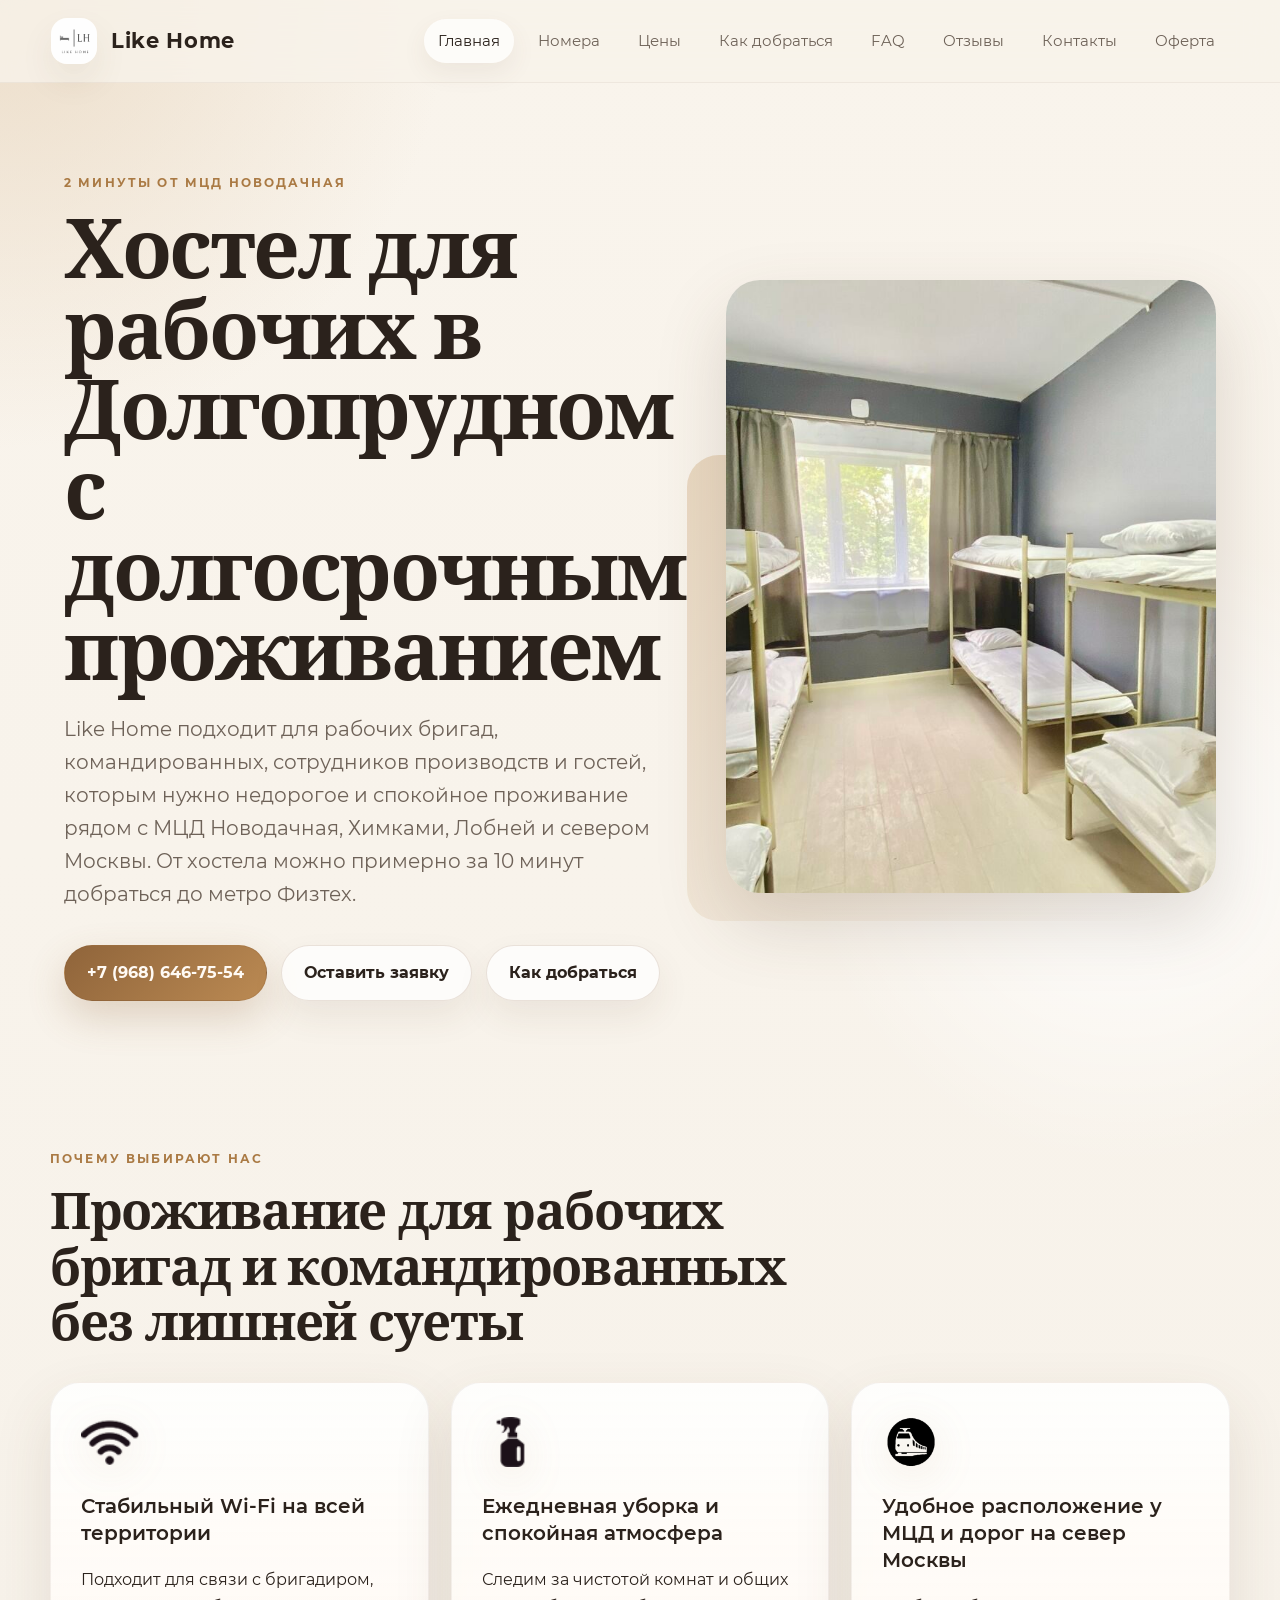
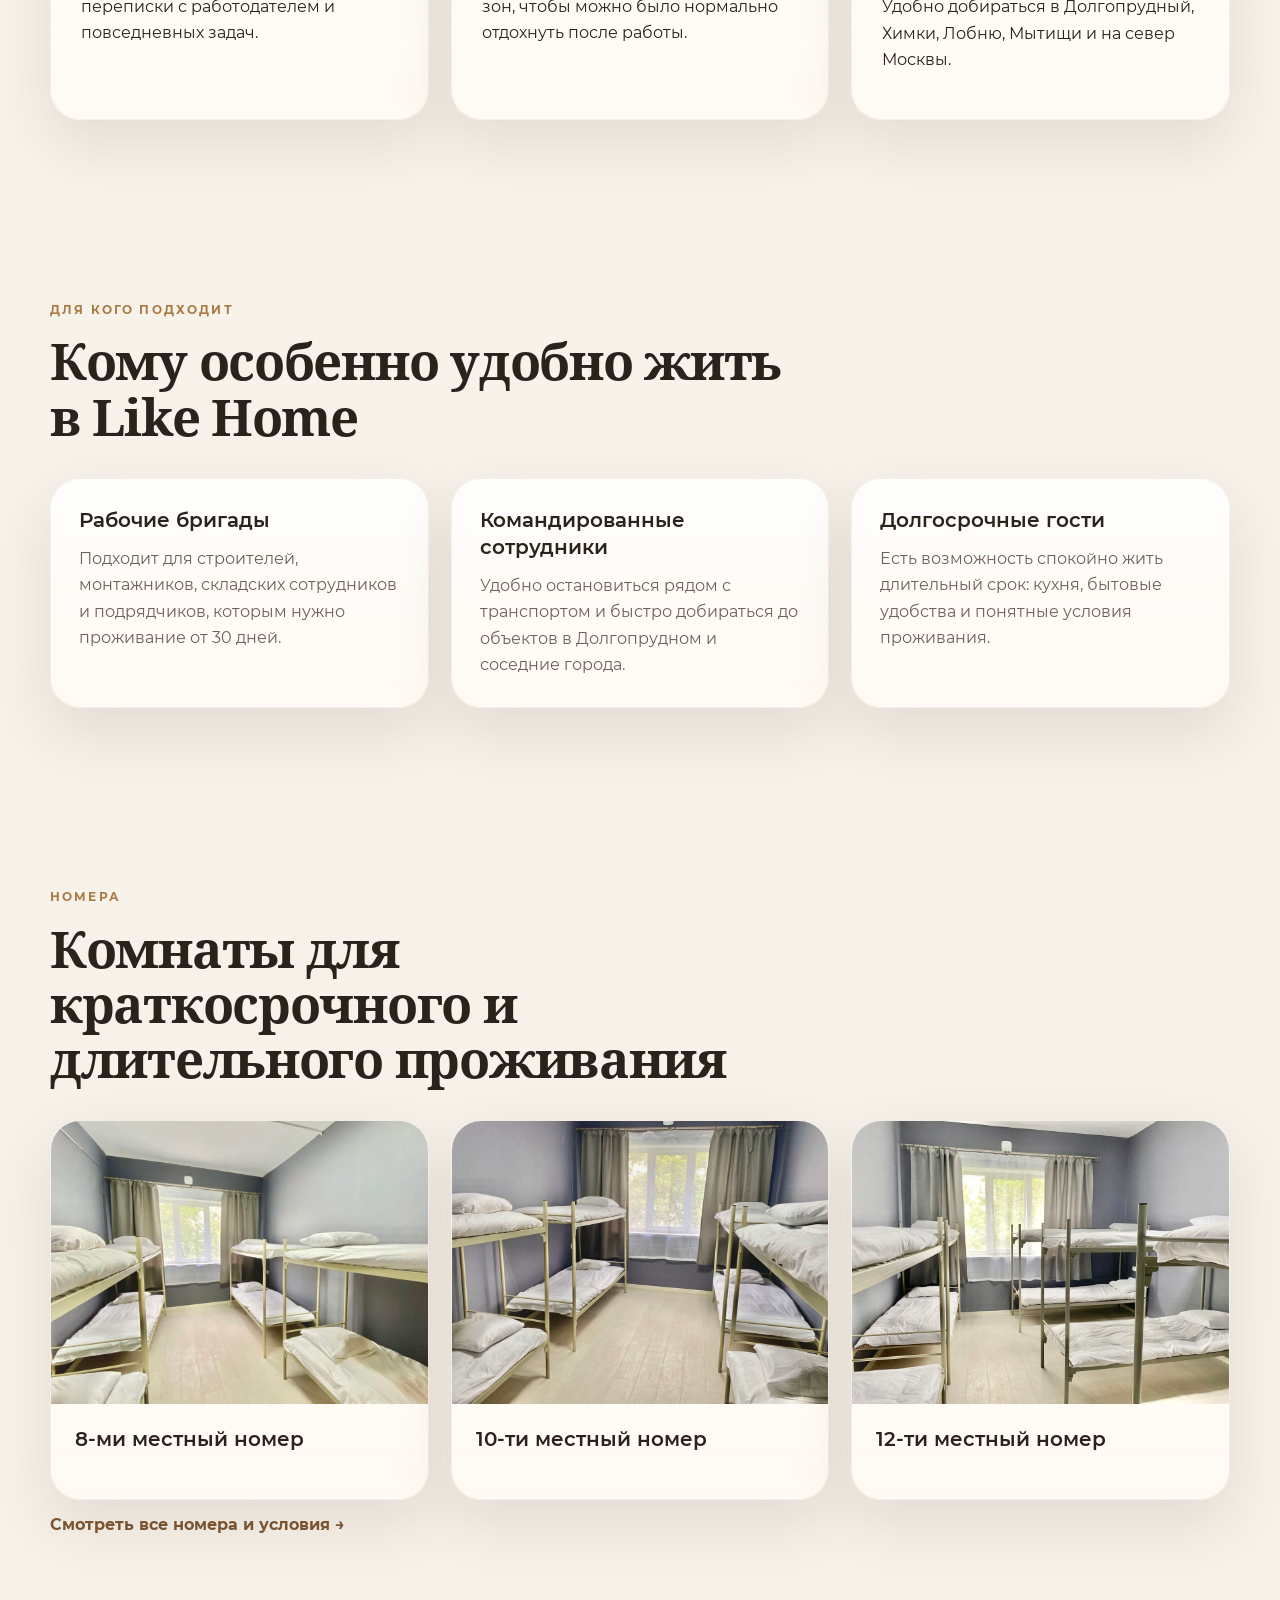
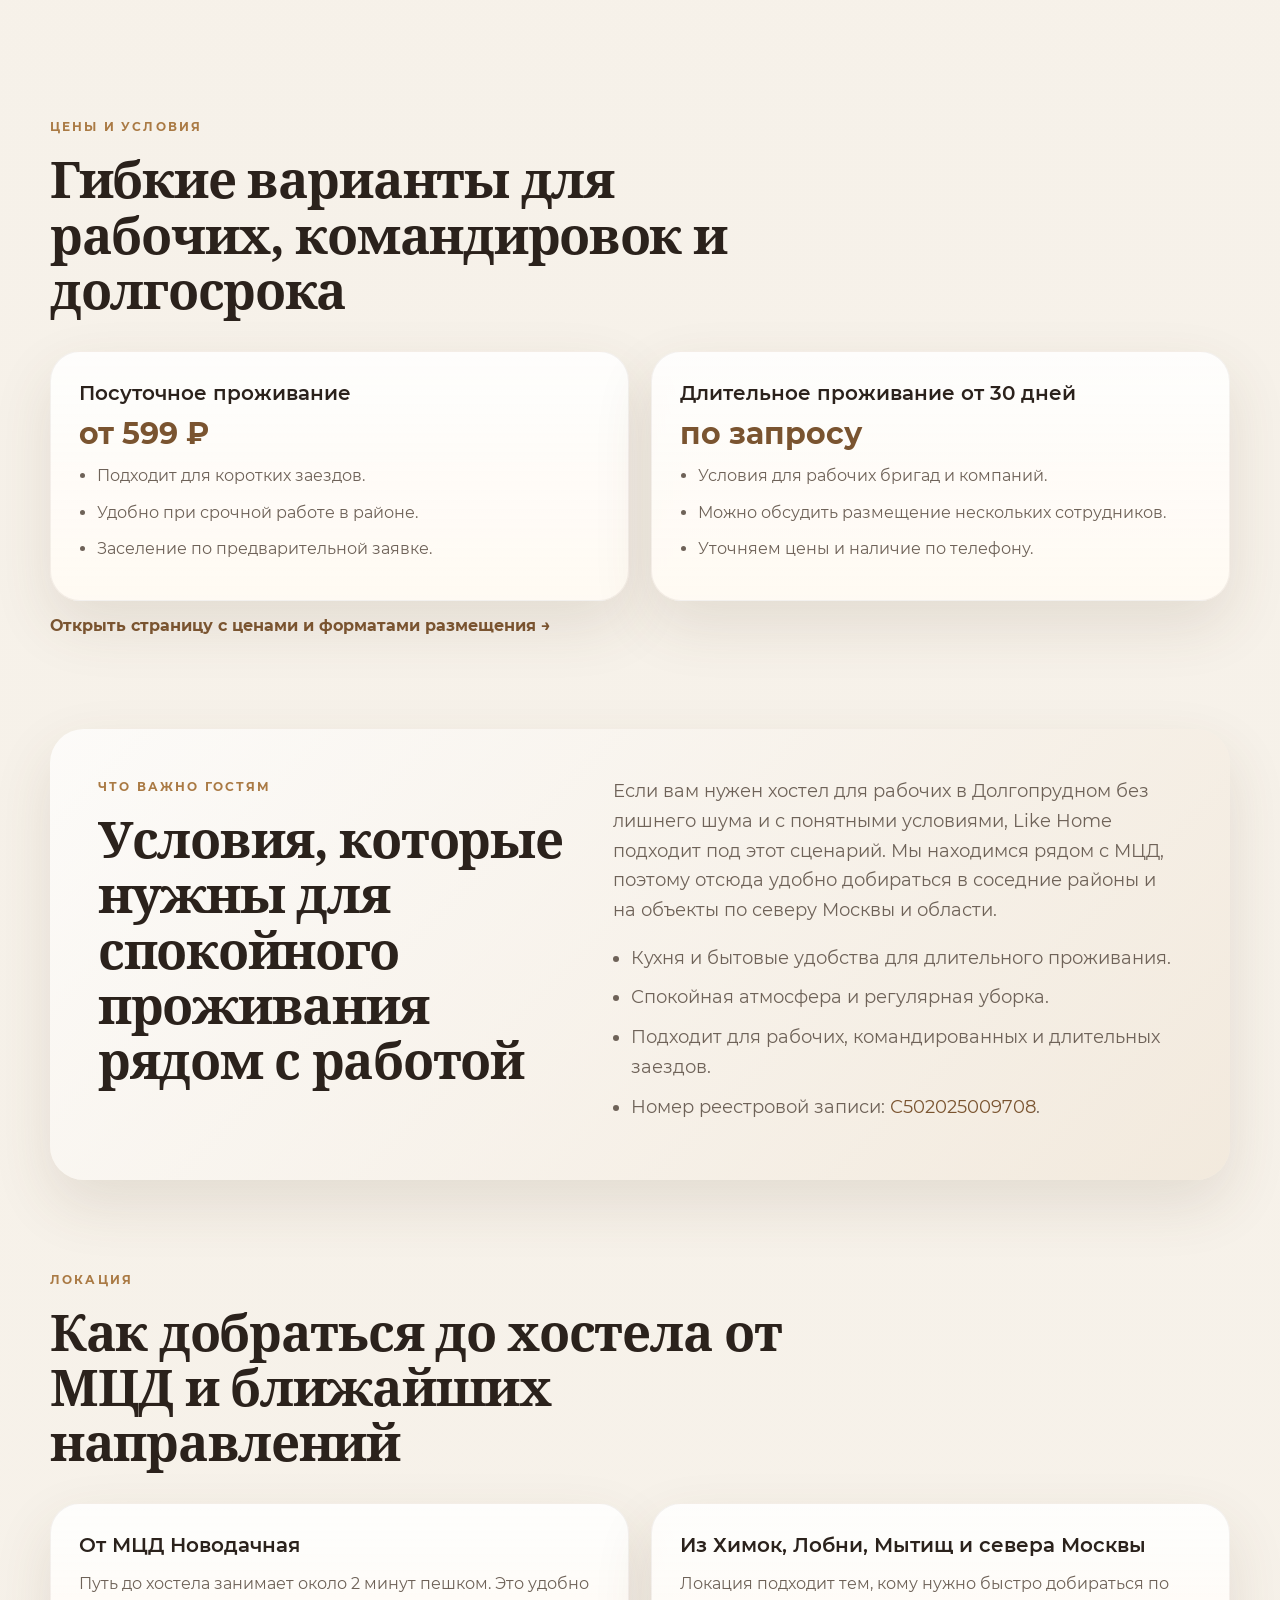
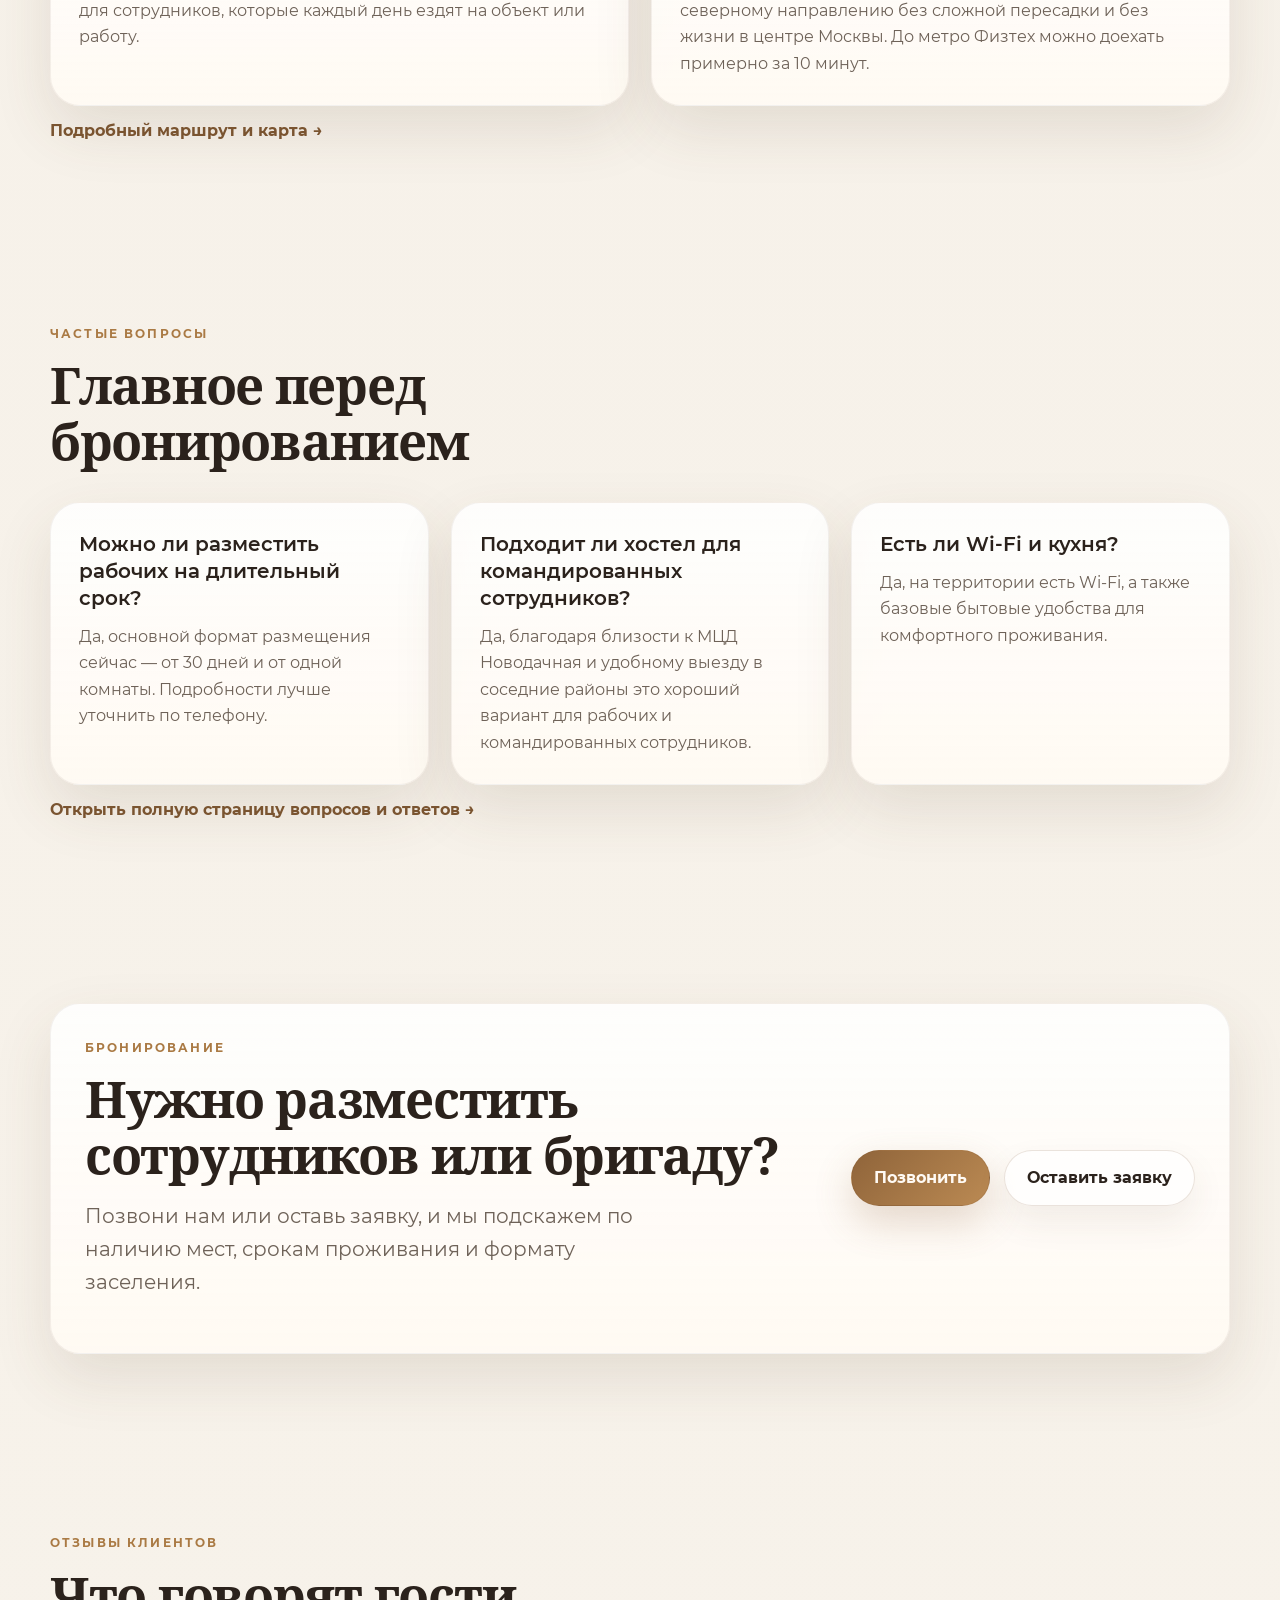
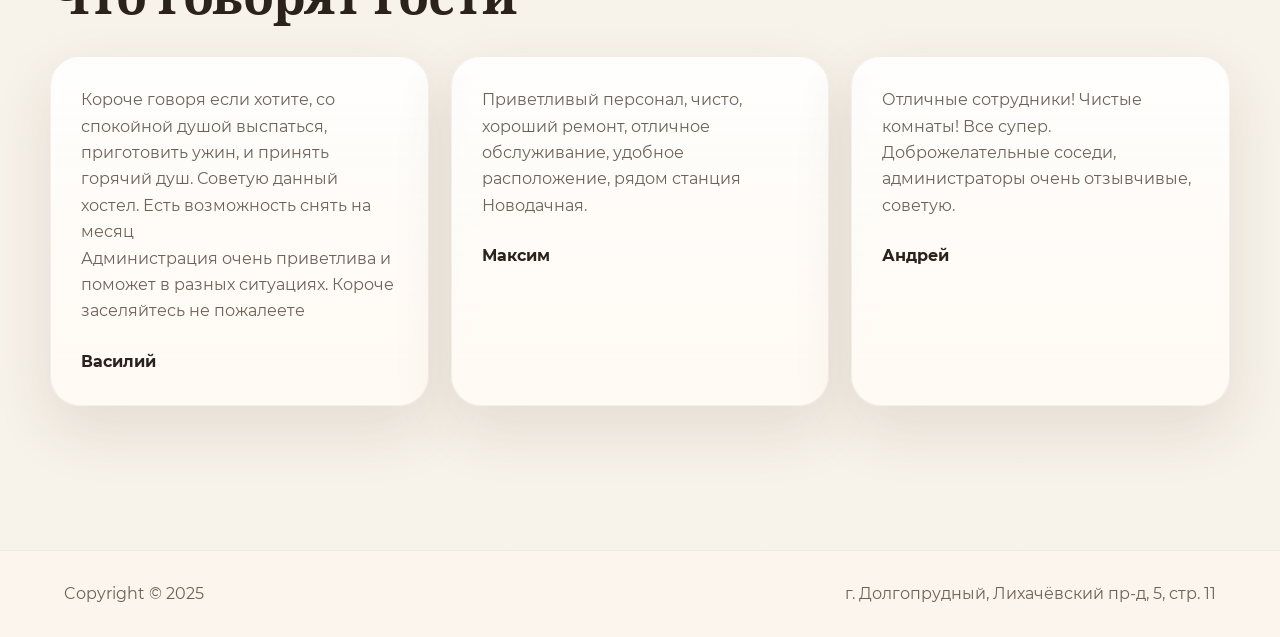
==== commit 2f28d440: "Fix wording and transport details" ====
--- a/index.html
+++ b/index.html
@@ -4,7 +4,7 @@
   <meta charset="utf-8">
   <meta name="viewport" content="width=device-width, initial-scale=1">
   <title>Хостел для рабочих в Долгопрудном у МЦД | Like Home</title>
-  <meta name="description" content="Like Home — хостел для рабочих в Долгопрудном в 2 минутах от МЦД. Проживание для бригад и командировочных: Wi-Fi, кухня, прачечная, долгосрок и удобное заселение.">
+  <meta name="description" content="Like Home — хостел для рабочих в Долгопрудном в 2 минутах от МЦД Новодачная. Проживание для бригад и командированных: Wi-Fi, кухня, прачечная, долгосрок и удобное заселение.">
   <meta name="keywords" content="хостел для рабочих Долгопрудный, проживание для бригад, хостел рядом с МЦД, хостел Долгопрудный недорого">
   <meta name="robots" content="index, follow">
   <link rel="canonical" href="https://pizko.github.io/likehome/">
@@ -19,7 +19,7 @@
     "url": "https://pizko.github.io/likehome/",
     "telephone": "+7 (968) 646-75-54",
     "priceRange": "от 599 руб./сутки",
-    "description": "Хостел для рабочих и командировочных в Долгопрудном в 2 минутах от МЦД.",
+    "description": "Хостел для рабочих и командированных в Долгопрудном в 2 минутах от МЦД Новодачная.",
     "address": {
       "@type": "PostalAddress",
       "streetAddress": "Лихачёвский проезд, 5, стр. 11",
@@ -51,9 +51,9 @@
   <main>
     <section class="hero">
       <div class="hero__content">
-        <p class="eyebrow">2 минуты от МЦД Долгопрудная</p>
+        <p class="eyebrow">2 минуты от МЦД Новодачная</p>
         <h1>Хостел для рабочих в Долгопрудном с долгосрочным проживанием</h1>
-        <p class="hero__lead">Like Home подходит для рабочих бригад, командировочных, сотрудников производств и гостей, которым нужно недорогое и спокойное проживание рядом с МЦД, Химками, Лобней и севером Москвы.</p>
+        <p class="hero__lead">Like Home подходит для рабочих бригад, командированных, сотрудников производств и гостей, которым нужно недорогое и спокойное проживание рядом с МЦД Новодачная, Химками, Лобней и севером Москвы. От хостела можно примерно за 10 минут добраться до метро Физтех.</p>
         <div class="hero__actions">
           <a class="button button--primary" href="tel:+79686467554">+7 (968) 646-75-54</a>
           <a class="button button--ghost" href="#" data-booking-open>Оставить заявку</a>
@@ -68,7 +68,7 @@
     <section class="section">
       <div class="section__head">
         <p class="eyebrow">Почему выбирают нас</p>
-        <h2>Проживание для рабочих бригад и командировочных без лишней суеты</h2>
+        <h2>Проживание для рабочих бригад и командированных без лишней суеты</h2>
       </div>
       <div class="benefits">
         <article class="benefit">
@@ -82,7 +82,7 @@
           <p>Следим за чистотой комнат и общих зон, чтобы можно было нормально отдохнуть после работы.</p>
         </article>
         <article class="benefit">
-          <img src="png-clipart-train-rail-transport-bus-metra-indian-railways-rail-blue-logo.png" alt="Рядом с МЦД Долгопрудная">
+          <img src="png-clipart-train-rail-transport-bus-metra-indian-railways-rail-blue-logo.png" alt="Рядом с МЦД Новодачная">
           <h3>Удобное расположение у МЦД и дорог на север Москвы</h3>
           <p>Удобно добираться в Долгопрудный, Химки, Лобню, Мытищи и на север Москвы.</p>
         </article>
@@ -100,8 +100,8 @@
           <p>Подходит для строителей, монтажников, складских сотрудников и подрядчиков, которым нужно проживание от 30 дней.</p>
         </article>
         <article class="info-card">
-          <h3>Командировочные</h3>
-          <p>Удобно остановиться рядом с транспортом и быстро добираться до объектов в Долгопрудном и соседних городах.</p>
+          <h3>Командированные сотрудники</h3>
+          <p>Удобно остановиться рядом с транспортом и быстро добираться до объектов в Долгопрудном и соседние города.</p>
         </article>
         <article class="info-card">
           <h3>Долгосрочные гости</h3>
@@ -170,7 +170,7 @@
         <ul>
           <li>Кухня и бытовые удобства для длительного проживания.</li>
           <li>Спокойная атмосфера и регулярная уборка.</li>
-          <li>Подходит для рабочих, командировочных и длительных заездов.</li>
+          <li>Подходит для рабочих, командированных и длительных заездов.</li>
           <li>Номер реестровой записи: <a href="https://tourism.fsa.gov.ru/ru/resorts/hotels/8864b237-856f-11f0-816e-7526e671df5f/about-resort">С502025009708</a>.</li>
         </ul>
       </div>
@@ -183,12 +183,12 @@
       </div>
       <div class="steps-grid steps-grid--two">
         <article class="step-card">
-          <h3>От МЦД Долгопрудная</h3>
+          <h3>От МЦД Новодачная</h3>
           <p>Путь до хостела занимает около 2 минут пешком. Это удобно для сотрудников, которые каждый день ездят на объект или работу.</p>
         </article>
         <article class="step-card">
           <h3>Из Химок, Лобни, Мытищ и севера Москвы</h3>
-          <p>Локация подходит тем, кому нужно быстро добираться по северному направлению без сложной пересадки и без жизни в центре Москвы.</p>
+          <p>Локация подходит тем, кому нужно быстро добираться по северному направлению без сложной пересадки и без жизни в центре Москвы. До метро Физтех можно доехать примерно за 10 минут.</p>
         </article>
       </div>
       <a class="section-link" href="how-to-get.html">Подробный маршрут и карта →</a>
@@ -205,8 +205,8 @@
           <p>Да, основной формат размещения сейчас — от 30 дней и от одной комнаты. Подробности лучше уточнить по телефону.</p>
         </article>
         <article class="faq-item">
-          <h3>Подходит ли хостел для командировочных?</h3>
-          <p>Да, благодаря близости к МЦД и удобному выезду в соседние районы это хороший вариант для рабочих и командировочных сотрудников.</p>
+          <h3>Подходит ли хостел для командированных сотрудников?</h3>
+          <p>Да, благодаря близости к МЦД Новодачная и удобному выезду в соседние районы это хороший вариант для рабочих и командированных сотрудников.</p>
         </article>
         <article class="faq-item">
           <h3>Есть ли Wi-Fi и кухня?</h3>
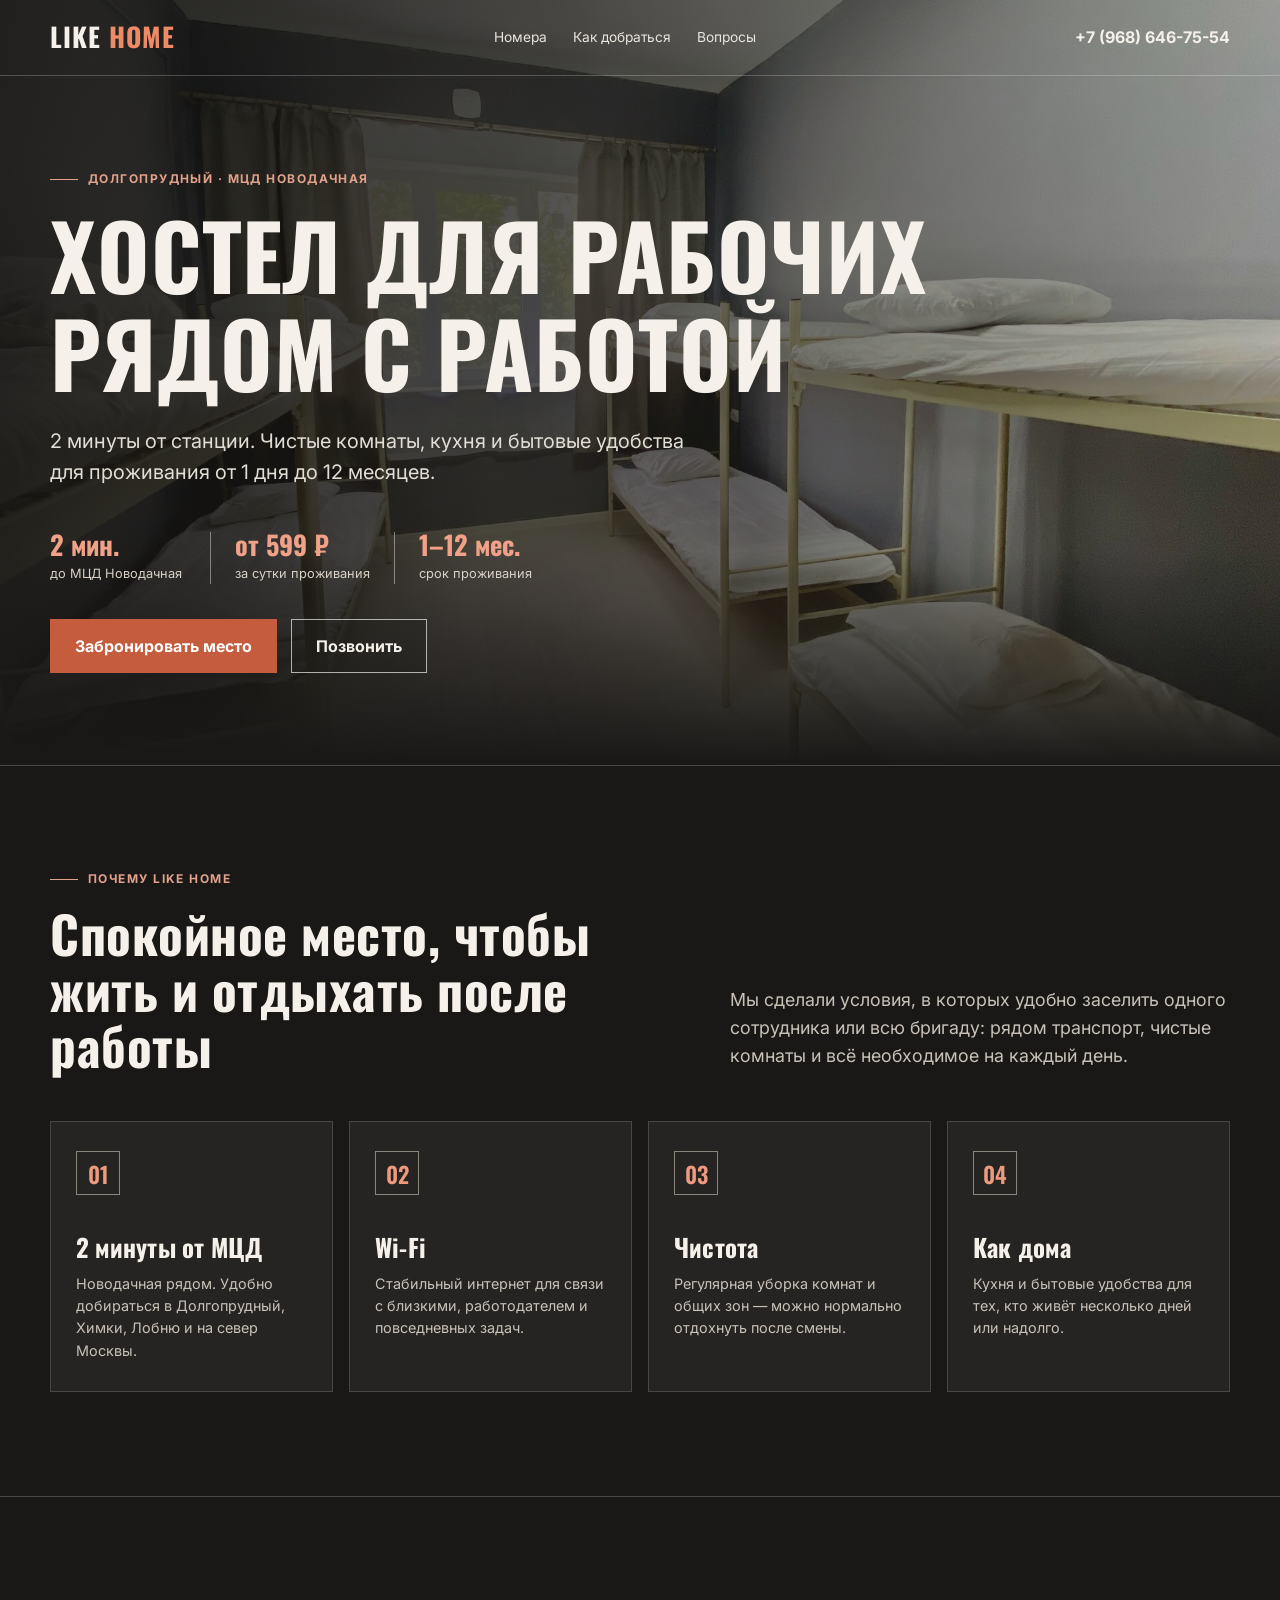
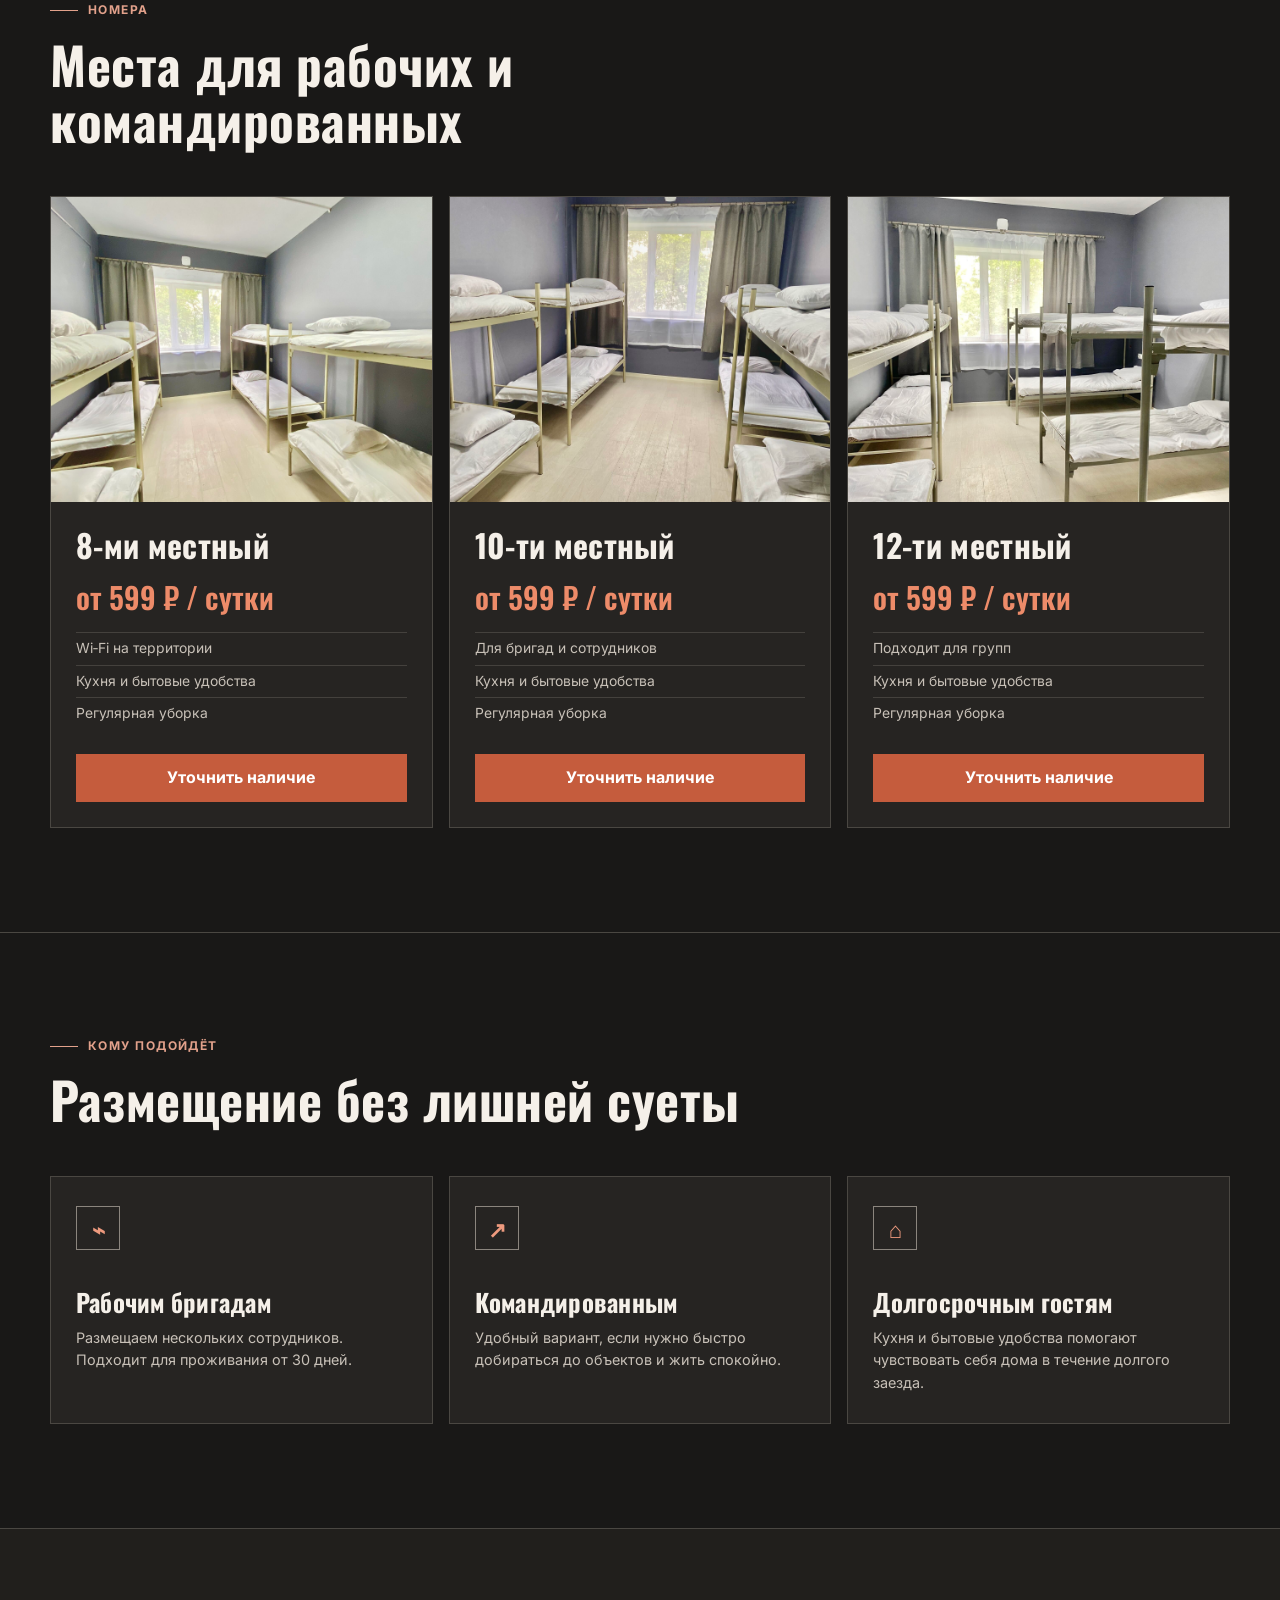
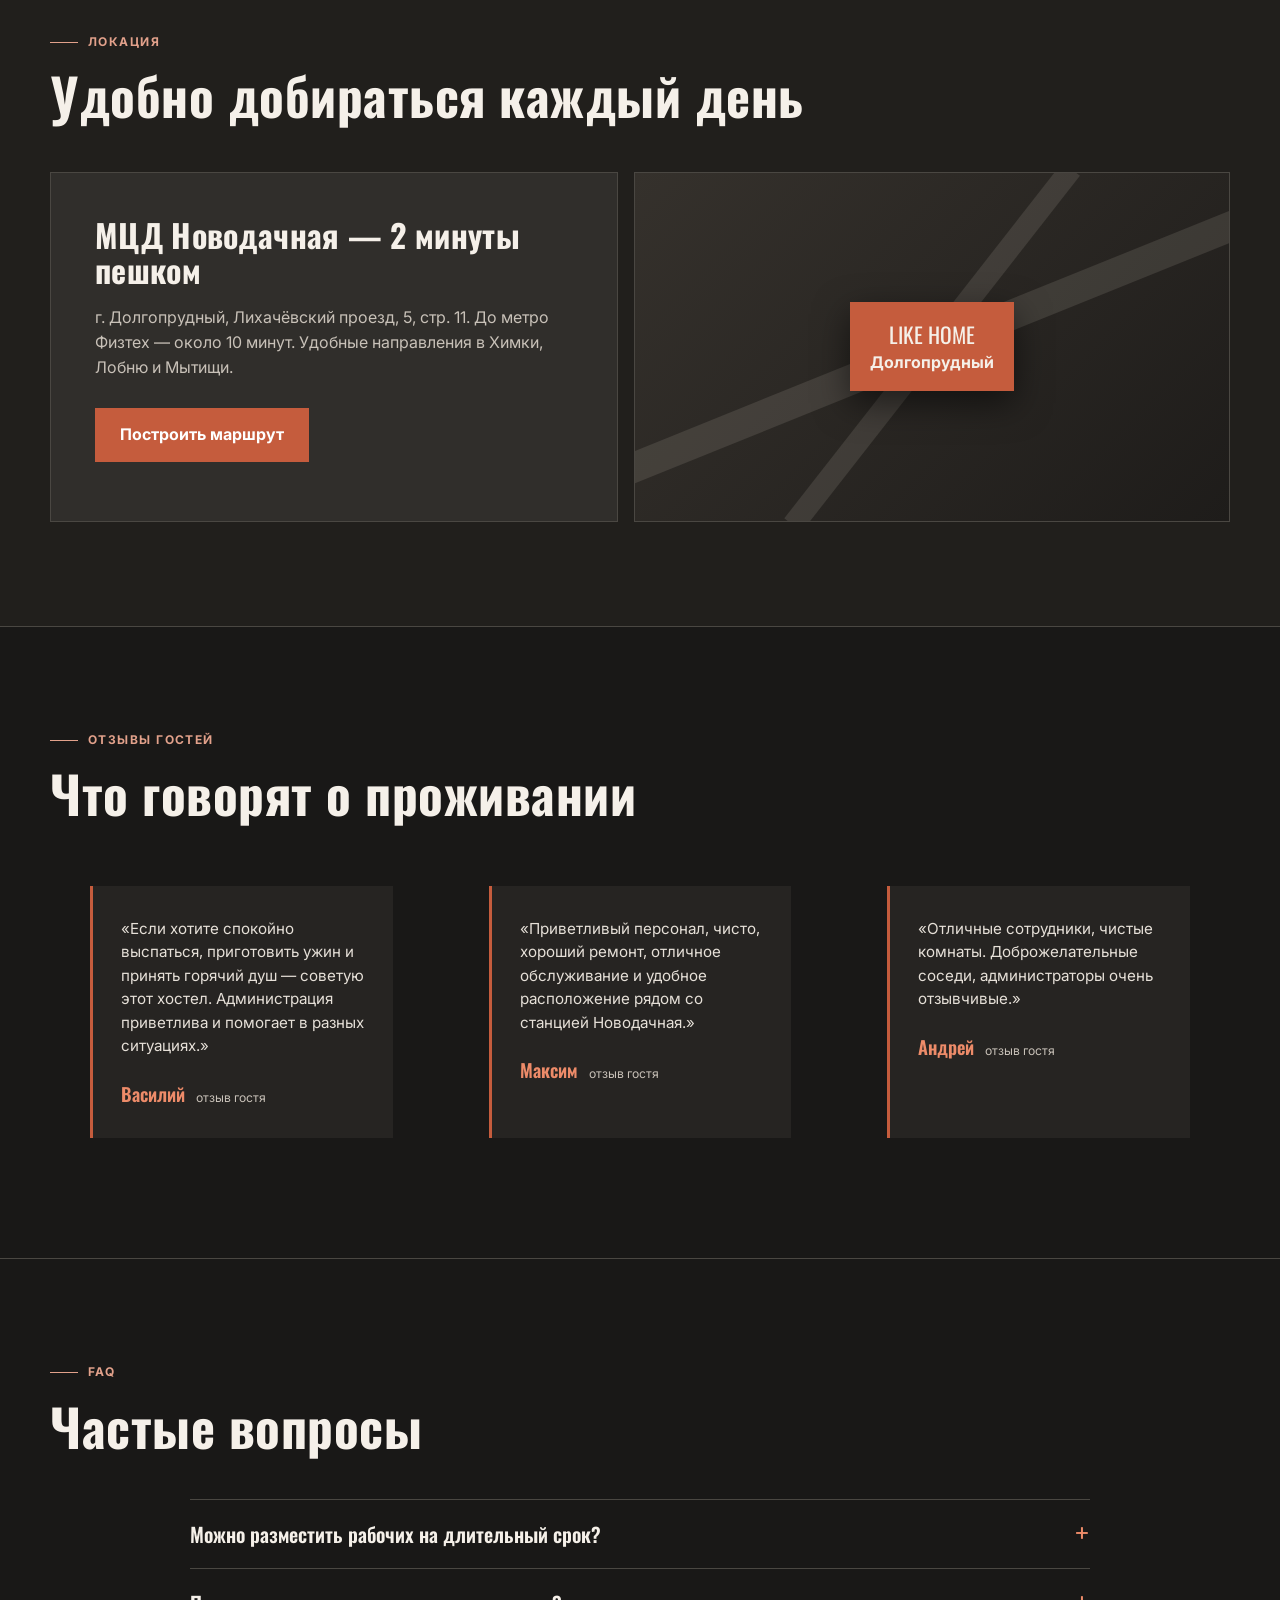
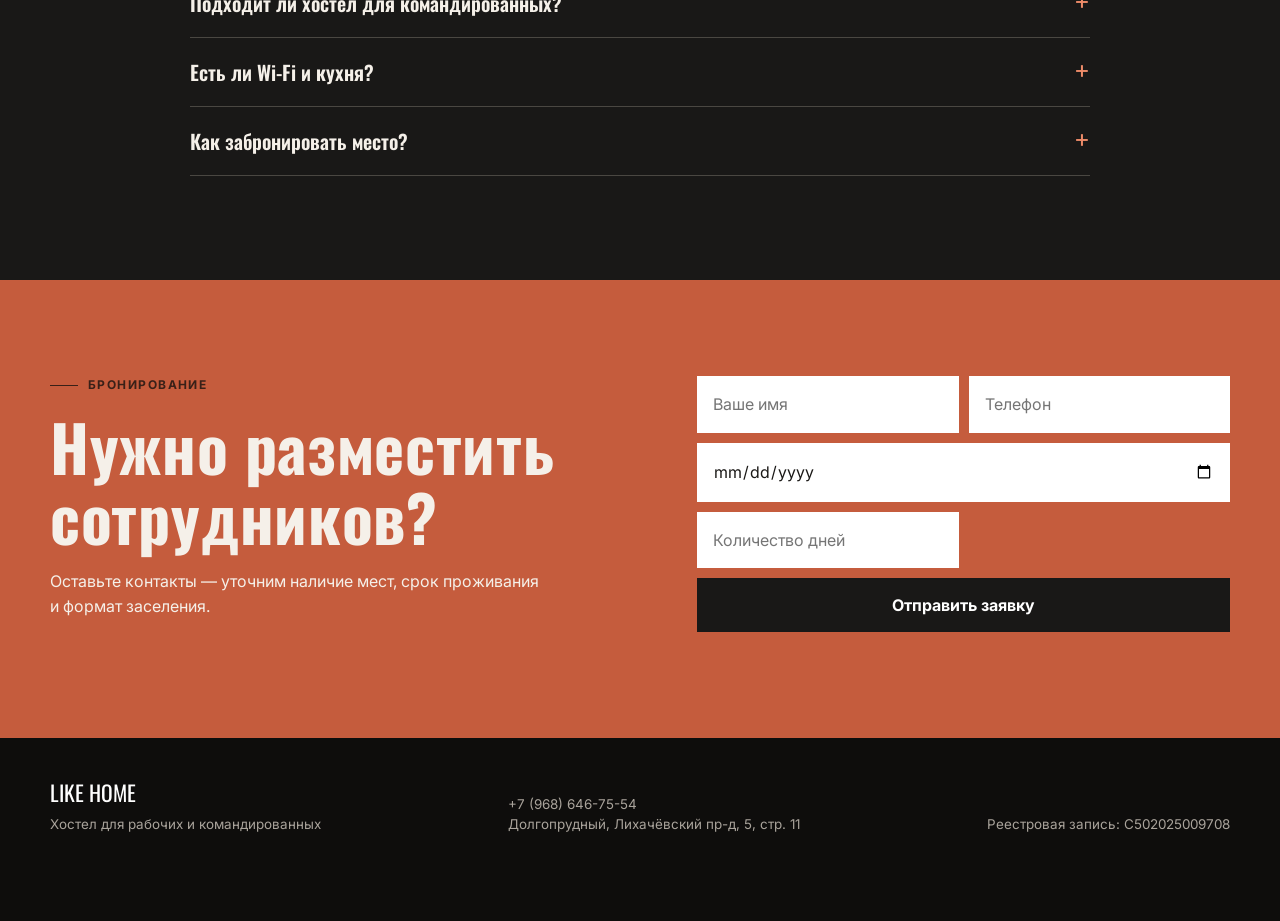
==== commit c46a3eed: "Rebuild Like Home as a conversion-focused one-page site" ====
--- a/index.html
+++ b/index.html
@@ -3,259 +3,46 @@
 <head>
   <meta charset="utf-8">
   <meta name="viewport" content="width=device-width, initial-scale=1">
-  <title>Хостел для рабочих в Долгопрудном у МЦД | Like Home</title>
-  <meta name="description" content="Like Home — хостел для рабочих в Долгопрудном в 2 минутах от МЦД Новодачная. Проживание для бригад и командированных: Wi-Fi, кухня, прачечная, долгосрок и удобное заселение.">
-  <meta name="keywords" content="хостел для рабочих Долгопрудный, проживание для бригад, хостел рядом с МЦД, хостел Долгопрудный недорого">
-  <meta name="robots" content="index, follow">
-  <link rel="canonical" href="https://pizko.github.io/likehome/">
-  <link rel="icon" href="favicon.png" type="image/png">
-  <link rel="stylesheet" href="dark-site.css">
-  <link rel="stylesheet" href="booking.css">
+  <meta name="theme-color" content="#191817">
+  <meta name="description" content="Like Home — хостел для рабочих и командированных в Долгопрудном, в 2 минутах от МЦД Новодачная. От 599 ₽ в сутки.">
+  <title>Like Home — хостел для рабочих у МЦД Новодачная</title>
+  <link rel="preconnect" href="https://fonts.googleapis.com">
+  <link rel="preconnect" href="https://fonts.gstatic.com" crossorigin>
+  <link href="https://fonts.googleapis.com/css2?family=Inter:wght@400;500;600;700&family=Oswald:wght@500;600;700&display=swap" rel="stylesheet">
   <script type="application/ld+json">
-  {
-    "@context": "https://schema.org",
-    "@type": "LodgingBusiness",
-    "name": "Like Home",
-    "url": "https://pizko.github.io/likehome/",
-    "telephone": "+7 (968) 646-75-54",
-    "priceRange": "от 599 руб./сутки",
-    "description": "Хостел для рабочих и командированных в Долгопрудном в 2 минутах от МЦД Новодачная.",
-    "address": {
-      "@type": "PostalAddress",
-      "streetAddress": "Лихачёвский проезд, 5, стр. 11",
-      "addressLocality": "Долгопрудный",
-      "addressRegion": "Московская область",
-      "addressCountry": "RU"
-    }
-  }
+  {"@context":"https://schema.org","@type":"LodgingBusiness","name":"Like Home","telephone":"+7 (968) 646-75-54","priceRange":"от 599 ₽/сутки","address":{"@type":"PostalAddress","streetAddress":"Лихачёвский проезд, 5, стр. 11","addressLocality":"Долгопрудный","addressRegion":"Московская область","addressCountry":"RU"}}
   </script>
+  <style>
+    :root{--ink:#191817;--ink-2:#262422;--card:#302e2b;--line:#4a4742;--paper:#f5f0e9;--muted:#c8c1b8;--accent:#c55c3d;--accent-hi:#df7655;--max:1180px}
+    *{box-sizing:border-box} html{scroll-behavior:smooth} body{margin:0;background:var(--ink);color:var(--paper);font-family:Inter,Arial,sans-serif;line-height:1.55} a{color:inherit;text-decoration:none} img{display:block;max-width:100%} button,input{font:inherit}
+    .wrap{width:min(calc(100% - 40px),var(--max));margin:auto}.eyebrow{display:flex;align-items:center;gap:10px;color:#e2a18b;font-size:.75rem;font-weight:700;letter-spacing:.12em;text-transform:uppercase;margin:0 0 16px}.eyebrow:before{content:"";width:28px;height:1px;background:currentColor}h1,h2,h3{font-family:Oswald,Impact,sans-serif;letter-spacing:.01em;line-height:1.1;margin:0}h2{font-size:clamp(2rem,4vw,3.35rem);max-width:760px}p{margin:0}.section{padding:104px 0;border-top:1px solid var(--line)}
+    .header{height:76px;position:absolute;z-index:2;left:0;right:0;border-bottom:1px solid rgba(255,255,255,.22)}.nav{height:100%;display:flex;align-items:center;justify-content:space-between;gap:24px}.brand{font-family:Oswald,sans-serif;font-size:1.65rem;font-weight:700;letter-spacing:.04em}.brand b{color:#ed8b69}.nav__links{display:flex;gap:26px;align-items:center;color:#e9e4dc;font-size:.86rem}.nav__links a:hover{color:#fff}.nav__phone{font-weight:700;white-space:nowrap}
+    .hero{min-height:760px;display:flex;align-items:end;position:relative;isolation:isolate;background:linear-gradient(90deg,rgba(17,16,15,.91) 0%,rgba(17,16,15,.72) 43%,rgba(17,16,15,.27)),url('8.jpg') center/cover}.hero:after{content:"";position:absolute;inset:0;z-index:-1;background:linear-gradient(0deg,var(--ink),transparent 28%)}.hero__inner{padding:170px 0 92px}.hero h1{font-size:clamp(3.2rem,7vw,6.6rem);max-width:920px;text-transform:uppercase}.hero__lead{margin-top:24px;max-width:650px;font-size:clamp(1rem,1.7vw,1.25rem);color:#e2ddd5}.hero__facts{display:flex;flex-wrap:wrap;gap:0;margin:44px 0 35px}.fact{border-left:1px solid rgba(255,255,255,.42);padding:0 24px;min-width:160px}.fact:first-child{padding-left:0;border:0}.fact strong{display:block;font:700 1.65rem/1 Oswald,sans-serif;color:#f0a187}.fact span{display:block;color:#d7d0c7;font-size:.8rem;margin-top:6px}.actions{display:flex;gap:14px;flex-wrap:wrap}.btn{min-height:54px;padding:0 24px;display:inline-flex;align-items:center;justify-content:center;border:1px solid transparent;font-weight:700;cursor:pointer;transition:.2s}.btn--main{background:var(--accent);color:#fff}.btn--main:hover{background:var(--accent-hi);transform:translateY(-2px)}.btn--line{border-color:rgba(255,255,255,.65);background:rgba(25,24,23,.25)}.btn--line:hover{background:#fff;color:var(--ink)}
+    .intro{display:grid;grid-template-columns:1.1fr .9fr;gap:68px;align-items:end}.intro p:last-child{font-size:1.12rem;color:var(--muted);padding-bottom:4px}.grid{display:grid;gap:16px;margin-top:48px}.benefits{grid-template-columns:repeat(4,1fr)}.tile{background:var(--ink-2);border:1px solid var(--line);padding:29px 25px;min-height:245px}.tile__icon{width:44px;height:44px;display:grid;place-items:center;border:1px solid #8b857e;color:#ee9a7e;font:600 1.4rem Oswald,sans-serif;margin-bottom:38px}.tile h3{font-size:1.55rem}.tile p{color:var(--muted);font-size:.9rem;margin-top:12px}
+    .rooms{grid-template-columns:repeat(3,1fr)}.room{background:var(--ink-2);border:1px solid var(--line);overflow:hidden}.room__photo{aspect-ratio:1.25;overflow:hidden}.room__photo img{width:100%;height:100%;object-fit:cover;transition:transform .5s}.room:hover img{transform:scale(1.04)}.room__body{padding:25px}.room__body h3{font-size:2rem}.price{font:600 1.85rem Oswald,sans-serif;color:#ed8b69;margin:13px 0}.room ul{list-style:none;padding:0;margin:0 0 24px;color:var(--muted);font-size:.87rem}.room li{padding:5px 0;border-top:1px solid #44413d}.room .btn{width:100%;min-height:48px}
+    .audience{grid-template-columns:repeat(3,1fr)}.audience .tile{min-height:205px}.location{background:#211f1c}.location__grid{display:grid;grid-template-columns:1fr 1.05fr;gap:16px;margin-top:48px}.location__text{padding:44px;background:var(--card);border:1px solid var(--line)}.location__text h3{font-size:2rem}.location__text p{color:var(--muted);margin:18px 0 28px}.map{min-height:350px;background:linear-gradient(135deg,#35312c,#1e1c1a);border:1px solid var(--line);display:grid;place-items:center;position:relative;overflow:hidden}.map:before,.map:after{content:"";position:absolute;background:rgba(229,216,200,.12);transform:rotate(-22deg)}.map:before{width:130%;height:30px}.map:after{height:130%;width:22px;transform:rotate(38deg)}.map__pin{z-index:1;text-align:center;background:var(--accent);padding:16px 20px;font-weight:700;box-shadow:0 12px 35px #0008}.map__pin span{display:block;font:1.35rem Oswald,sans-serif}
+    .reviews{grid-template-columns:repeat(3,1fr)}.quote{background:var(--ink-2);padding:31px 28px;border-left:3px solid var(--accent)}.quote p{color:#e6e0d8;font-size:.95rem}.quote footer{font:600 1.15rem Oswald,sans-serif;color:#ed8b69;margin-top:22px}.quote small{font:400 .76rem Inter,sans-serif;color:var(--muted);margin-left:6px}.faq{max-width:900px;margin:45px auto 0}.faq details{border-top:1px solid var(--line);padding:19px 0}.faq details:last-child{border-bottom:1px solid var(--line)}.faq summary{font:600 1.25rem Oswald,sans-serif;cursor:pointer;list-style:none;display:flex;justify-content:space-between;gap:20px}.faq summary:after{content:'+';font:1.55rem/1 Inter,sans-serif;color:#ed8b69}.faq details[open] summary:after{content:'−'}.faq p{color:var(--muted);padding:14px 36px 2px 0}
+    .cta{padding:96px 0;background:var(--accent)}.cta__inner{display:grid;grid-template-columns:1fr .9fr;gap:55px;align-items:start}.cta h2{font-size:clamp(2.5rem,5vw,4.5rem)}.form{display:grid;grid-template-columns:1fr 1fr;gap:10px}.form input{min-width:0;border:1px solid rgba(255,255,255,.55);background:#fff;color:#1a1816;padding:15px}.form .wide{grid-column:1/-1}.form .btn{background:var(--ink);color:#fff}.form .btn:hover{background:#000}.form__status{grid-column:1/-1;font-size:.85rem}.footer{padding:38px 0 86px;background:#0e0d0c;color:#a9a39b;font-size:.84rem}.footer__inner{display:flex;gap:24px;justify-content:space-between;align-items:flex-end}.footer strong{display:block;color:#fff;font:1.35rem Oswald,sans-serif;margin-bottom:6px}.mobile-cta{display:none}
+    @media screen and (max-width: 800px){.wrap{width:min(calc(100% - 32px),var(--max))}.nav__links,.nav__phone{display:none}.header{height:64px}.hero{min-height:720px;background-position:57% center}.hero__inner{padding:130px 0 76px}.hero h1{font-size:3.35rem}.hero__facts{margin:32px 0}.fact{padding:0 14px;min-width:105px}.fact strong{font-size:1.35rem}.intro,.location__grid,.cta__inner{grid-template-columns:1fr;gap:30px}.benefits,.rooms,.audience,.reviews{grid-template-columns:1fr}.section{padding:72px 0}.grid{margin-top:32px}.tile{min-height:auto}.tile__icon{margin-bottom:25px}.location__text{padding:30px}.map{min-height:245px}.cta{padding:70px 0}.footer{padding-bottom:100px}.footer__inner{display:block}.footer__inner>*+*{margin-top:18px}.mobile-cta{display:block;position:fixed;z-index:4;bottom:0;left:0;right:0;padding:10px 16px;background:#141311ee;border-top:1px solid #555}.mobile-cta .btn{width:100%}}
+    @media screen and (max-width: 440px){.hero h1{font-size:2.85rem}.hero__facts{gap:14px}.fact{border:0;padding:0}.fact:not(:first-child){border-left:1px solid #aaa;padding-left:14px}.actions .btn{width:100%}.form{grid-template-columns:1fr}.form .wide{grid-column:auto}}
+  </style>
 </head>
 <body>
-  <header class="site-header">
-    <a class="brand" href="index.html" aria-label="Like Home главная">
-      <img src="like-home-little.png" alt="Логотип Like Home">
-      <span>Like Home</span>
-    </a>
-    <nav class="site-nav" aria-label="Основное меню">
-      <a href="index.html" aria-current="page">Главная</a>
-      <a href="rooms.html">Номера</a>
-      <a href="prices.html">Цены</a>
-      <a href="how-to-get.html">Как добраться</a>
-      <a href="faq.html">FAQ</a>
-      <a href="otzyvy-o-nas.html">Отзывы</a>
-      <a href="kontakty.html">Контакты</a>
-      <a href="oferta.html">Оферта</a>
-    </nav>
-  </header>
-
-  <main>
-    <section class="hero">
-      <div class="hero__content">
-        <p class="eyebrow">2 минуты от МЦД Новодачная</p>
-        <h1>Хостел для рабочих в Долгопрудном с долгосрочным проживанием</h1>
-        <p class="hero__lead">Like Home подходит для рабочих бригад, командированных, сотрудников производств и гостей, которым нужно недорогое и спокойное проживание рядом с МЦД Новодачная, Химками, Лобней и севером Москвы. От хостела можно примерно за 10 минут добраться до метро Физтех.</p>
-        <div class="hero__actions">
-          <a class="button button--primary" href="tel:+79686467554">+7 (968) 646-75-54</a>
-          <a class="button button--ghost" href="#" data-booking-open>Оставить заявку</a>
-          <a class="button button--ghost" href="how-to-get.html">Как добраться</a>
-        </div>
-      </div>
-      <div class="hero__photo">
-        <img src="8.jpg.1" alt="Хостел Like Home в Долгопрудном — комната для рабочих">
-      </div>
-    </section>
-
-    <section class="section">
-      <div class="section__head">
-        <p class="eyebrow">Почему выбирают нас</p>
-        <h2>Проживание для рабочих бригад и командированных без лишней суеты</h2>
-      </div>
-      <div class="benefits">
-        <article class="benefit">
-          <img src="q_1.png" alt="Бесплатный Wi-Fi в хостеле Like Home">
-          <h3>Стабильный Wi-Fi на всей территории</h3>
-          <p>Подходит для связи с бригадиром, переписки с работодателем и повседневных задач.</p>
-        </article>
-        <article class="benefit">
-          <img src="q_2.png" alt="Ежедневная уборка в хостеле Like Home">
-          <h3>Ежедневная уборка и спокойная атмосфера</h3>
-          <p>Следим за чистотой комнат и общих зон, чтобы можно было нормально отдохнуть после работы.</p>
-        </article>
-        <article class="benefit">
-          <img src="png-clipart-train-rail-transport-bus-metra-indian-railways-rail-blue-logo.png" alt="Рядом с МЦД Новодачная">
-          <h3>Удобное расположение у МЦД и дорог на север Москвы</h3>
-          <p>Удобно добираться в Долгопрудный, Химки, Лобню, Мытищи и на север Москвы.</p>
-        </article>
-      </div>
-    </section>
-
-    <section class="section">
-      <div class="section__head">
-        <p class="eyebrow">Для кого подходит</p>
-        <h2>Кому особенно удобно жить в Like Home</h2>
-      </div>
-      <div class="info-grid">
-        <article class="info-card">
-          <h3>Рабочие бригады</h3>
-          <p>Подходит для строителей, монтажников, складских сотрудников и подрядчиков, которым нужно проживание от 30 дней.</p>
-        </article>
-        <article class="info-card">
-          <h3>Командированные сотрудники</h3>
-          <p>Удобно остановиться рядом с транспортом и быстро добираться до объектов в Долгопрудном и соседние города.</p>
-        </article>
-        <article class="info-card">
-          <h3>Долгосрочные гости</h3>
-          <p>Есть возможность спокойно жить длительный срок: кухня, бытовые удобства и понятные условия проживания.</p>
-        </article>
-      </div>
-    </section>
-
-    <section class="section">
-      <div class="section__head">
-        <p class="eyebrow">Номера</p>
-        <h2>Комнаты для краткосрочного и длительного проживания</h2>
-      </div>
-      <div class="rooms">
-        <article class="room">
-          <a href="8.jpg"><img src="8.jpg.1" alt="8-ми местный номер в хостеле Like Home"></a>
-          <h3>8-ми местный номер</h3>
-        </article>
-        <article class="room">
-          <a href="10.jpg"><img src="10.jpg.1" alt="10-ти местный номер в хостеле Like Home"></a>
-          <h3>10-ти местный номер</h3>
-        </article>
-        <article class="room">
-          <a href="12.jpg"><img src="12.jpg.1" alt="12-ти местный номер в хостеле Like Home"></a>
-          <h3>12-ти местный номер</h3>
-        </article>
-      </div>
-      <a class="section-link" href="rooms.html">Смотреть все номера и условия →</a>
-    </section>
-
-    <section class="section">
-      <div class="section__head">
-        <p class="eyebrow">Цены и условия</p>
-        <h2>Гибкие варианты для рабочих, командировок и долгосрока</h2>
-      </div>
-      <div class="price-grid price-grid--two">
-        <article class="price-card">
-          <h3>Посуточное проживание</h3>
-          <span class="price-card__value">от 599 ₽</span>
-          <ul>
-            <li>Подходит для коротких заездов.</li>
-            <li>Удобно при срочной работе в районе.</li>
-            <li>Заселение по предварительной заявке.</li>
-          </ul>
-        </article>
-        <article class="price-card">
-          <h3>Длительное проживание от 30 дней</h3>
-          <span class="price-card__value">по запросу</span>
-          <ul>
-            <li>Условия для рабочих бригад и компаний.</li>
-            <li>Можно обсудить размещение нескольких сотрудников.</li>
-            <li>Уточняем цены и наличие по телефону.</li>
-          </ul>
-        </article>
-      </div>
-      <a class="section-link" href="prices.html">Открыть страницу с ценами и форматами размещения →</a>
-    </section>
-
-    <section class="section about">
-      <div>
-        <p class="eyebrow">Что важно гостям</p>
-        <h2>Условия, которые нужны для спокойного проживания рядом с работой</h2>
-      </div>
-      <div class="about__text">
-        <p>Если вам нужен хостел для рабочих в Долгопрудном без лишнего шума и с понятными условиями, Like Home подходит под этот сценарий. Мы находимся рядом с МЦД, поэтому отсюда удобно добираться в соседние районы и на объекты по северу Москвы и области.</p>
-        <ul>
-          <li>Кухня и бытовые удобства для длительного проживания.</li>
-          <li>Спокойная атмосфера и регулярная уборка.</li>
-          <li>Подходит для рабочих, командированных и длительных заездов.</li>
-          <li>Номер реестровой записи: <a href="https://tourism.fsa.gov.ru/ru/resorts/hotels/8864b237-856f-11f0-816e-7526e671df5f/about-resort">С502025009708</a>.</li>
-        </ul>
-      </div>
-    </section>
-
-    <section class="section">
-      <div class="section__head">
-        <p class="eyebrow">Локация</p>
-        <h2>Как добраться до хостела от МЦД и ближайших направлений</h2>
-      </div>
-      <div class="steps-grid steps-grid--two">
-        <article class="step-card">
-          <h3>От МЦД Новодачная</h3>
-          <p>Путь до хостела занимает около 2 минут пешком. Это удобно для сотрудников, которые каждый день ездят на объект или работу.</p>
-        </article>
-        <article class="step-card">
-          <h3>Из Химок, Лобни, Мытищ и севера Москвы</h3>
-          <p>Локация подходит тем, кому нужно быстро добираться по северному направлению без сложной пересадки и без жизни в центре Москвы. До метро Физтех можно доехать примерно за 10 минут.</p>
-        </article>
-      </div>
-      <a class="section-link" href="how-to-get.html">Подробный маршрут и карта →</a>
-    </section>
-
-    <section class="section">
-      <div class="section__head">
-        <p class="eyebrow">Частые вопросы</p>
-        <h2>Главное перед бронированием</h2>
-      </div>
-      <div class="faq-list">
-        <article class="faq-item">
-          <h3>Можно ли разместить рабочих на длительный срок?</h3>
-          <p>Да, основной формат размещения сейчас — от 30 дней и от одной комнаты. Подробности лучше уточнить по телефону.</p>
-        </article>
-        <article class="faq-item">
-          <h3>Подходит ли хостел для командированных сотрудников?</h3>
-          <p>Да, благодаря близости к МЦД Новодачная и удобному выезду в соседние районы это хороший вариант для рабочих и командированных сотрудников.</p>
-        </article>
-        <article class="faq-item">
-          <h3>Есть ли Wi-Fi и кухня?</h3>
-          <p>Да, на территории есть Wi-Fi, а также базовые бытовые удобства для комфортного проживания.</p>
-        </article>
-      </div>
-      <a class="section-link" href="faq.html">Открыть полную страницу вопросов и ответов →</a>
-    </section>
-
-    <section class="section">
-      <div class="cta-panel">
-        <div>
-          <p class="eyebrow">Бронирование</p>
-          <h2>Нужно разместить сотрудников или бригаду?</h2>
-          <p class="hero__lead">Позвони нам или оставь заявку, и мы подскажем по наличию мест, срокам проживания и формату заселения.</p>
-        </div>
-        <div class="cta-panel__actions">
-          <a class="button button--primary" href="tel:+79686467554">Позвонить</a>
-          <a class="button button--ghost" href="#" data-booking-open>Оставить заявку</a>
-        </div>
-      </div>
-    </section>
-
-    <section class="section">
-      <div class="section__head">
-        <p class="eyebrow">Отзывы клиентов</p>
-        <h2>Что говорят гости</h2>
-      </div>
-      <div class="reviews">
-        <article class="review">
-          <p>Короче говоря если хотите, со спокойной душой выспаться, приготовить ужин, и принять горячий душ. Советую данный хостел. Есть возможность снять на месяц<br>Администрация очень приветлива и поможет в разных ситуациях. Короче заселяйтесь не пожалеете</p>
-          <strong>Василий</strong>
-        </article>
-        <article class="review">
-          <p>Приветливый персонал, чисто, хороший ремонт, отличное обслуживание, удобное расположение, рядом станция Новодачная.</p>
-          <strong>Максим</strong>
-        </article>
-        <article class="review">
-          <p>Отличные сотрудники! Чистые комнаты! Все супер. Доброжелательные соседи, администраторы очень отзывчивые, советую.</p>
-          <strong>Андрей</strong>
-        </article>
-      </div>
-    </section>
+  <header class="header"><div class="wrap nav"><a class="brand" href="#top">LIKE <b>HOME</b></a><nav class="nav__links" aria-label="Навигация"><a href="#rooms">Номера</a><a href="#location">Как добраться</a><a href="#faq">Вопросы</a></nav><a class="nav__phone" href="tel:+79686467554">+7 (968) 646-75-54</a></div></header>
+  <main id="top">
+    <section class="hero"><div class="wrap hero__inner"><p class="eyebrow">Долгопрудный · МЦД Новодачная</p><h1>Хостел для рабочих<br>рядом с работой</h1><p class="hero__lead">2 минуты от станции. Чистые комнаты, кухня и бытовые удобства для проживания от 1 дня до 12 месяцев.</p><div class="hero__facts"><div class="fact"><strong>2 мин.</strong><span>до МЦД Новодачная</span></div><div class="fact"><strong>от 599 ₽</strong><span>за сутки проживания</span></div><div class="fact"><strong>1–12 мес.</strong><span>срок проживания</span></div></div><div class="actions"><a class="btn btn--main" href="#booking">Забронировать место</a><a class="btn btn--line" href="tel:+79686467554">Позвонить</a></div></div></section>
+    <section class="section"><div class="wrap intro"><div><p class="eyebrow">Почему Like Home</p><h2>Спокойное место, чтобы жить и отдыхать после работы</h2></div><p>Мы сделали условия, в которых удобно заселить одного сотрудника или всю бригаду: рядом транспорт, чистые комнаты и всё необходимое на каждый день.</p></div><div class="wrap grid benefits"><article class="tile"><div class="tile__icon">01</div><h3>2 минуты от МЦД</h3><p>Новодачная рядом. Удобно добираться в Долгопрудный, Химки, Лобню и на север Москвы.</p></article><article class="tile"><div class="tile__icon">02</div><h3>Wi‑Fi</h3><p>Стабильный интернет для связи с близкими, работодателем и повседневных задач.</p></article><article class="tile"><div class="tile__icon">03</div><h3>Чистота</h3><p>Регулярная уборка комнат и общих зон — можно нормально отдохнуть после смены.</p></article><article class="tile"><div class="tile__icon">04</div><h3>Как дома</h3><p>Кухня и бытовые удобства для тех, кто живёт несколько дней или надолго.</p></article></div></section>
+    <section class="section" id="rooms"><div class="wrap"><p class="eyebrow">Номера</p><h2>Места для рабочих и командированных</h2><div class="grid rooms"><article class="room"><div class="room__photo"><img src="8.jpg" alt="8-ми местный номер Like Home"></div><div class="room__body"><h3>8-ми местный</h3><p class="price">от 599 ₽ / сутки</p><ul><li>Wi‑Fi на территории</li><li>Кухня и бытовые удобства</li><li>Регулярная уборка</li></ul><a class="btn btn--main" href="#booking">Уточнить наличие</a></div></article><article class="room"><div class="room__photo"><img src="10.jpg" alt="10-ти местный номер Like Home"></div><div class="room__body"><h3>10-ти местный</h3><p class="price">от 599 ₽ / сутки</p><ul><li>Для бригад и сотрудников</li><li>Кухня и бытовые удобства</li><li>Регулярная уборка</li></ul><a class="btn btn--main" href="#booking">Уточнить наличие</a></div></article><article class="room"><div class="room__photo"><img src="12.jpg" alt="12-ти местный номер Like Home"></div><div class="room__body"><h3>12-ти местный</h3><p class="price">от 599 ₽ / сутки</p><ul><li>Подходит для групп</li><li>Кухня и бытовые удобства</li><li>Регулярная уборка</li></ul><a class="btn btn--main" href="#booking">Уточнить наличие</a></div></article></div></div></section>
+    <section class="section"><div class="wrap"><p class="eyebrow">Кому подойдёт</p><h2>Размещение без лишней суеты</h2><div class="grid audience"><article class="tile"><div class="tile__icon">⌁</div><h3>Рабочим бригадам</h3><p>Размещаем нескольких сотрудников. Подходит для проживания от 30 дней.</p></article><article class="tile"><div class="tile__icon">↗</div><h3>Командированным</h3><p>Удобный вариант, если нужно быстро добираться до объектов и жить спокойно.</p></article><article class="tile"><div class="tile__icon">⌂</div><h3>Долгосрочным гостям</h3><p>Кухня и бытовые удобства помогают чувствовать себя дома в течение долгого заезда.</p></article></div></div></section>
+    <section class="section location" id="location"><div class="wrap"><p class="eyebrow">Локация</p><h2>Удобно добираться каждый день</h2><div class="location__grid"><div class="location__text"><h3>МЦД Новодачная — 2 минуты пешком</h3><p>г. Долгопрудный, Лихачёвский проезд, 5, стр. 11. До метро Физтех — около 10 минут. Удобные направления в Химки, Лобню и Мытищи.</p><a class="btn btn--main" target="_blank" rel="noopener" href="https://yandex.ru/maps/?text=%D0%94%D0%BE%D0%BB%D0%B3%D0%BE%D0%BF%D1%80%D1%83%D0%B4%D0%BD%D1%8B%D0%B9%2C%20%D0%9B%D0%B8%D1%85%D0%B0%D1%87%D1%91%D0%B2%D1%81%D0%BA%D0%B8%D0%B9%20%D0%BF%D1%80%D0%BE%D0%B5%D0%B7%D0%B4%2C%205%2C%20%D1%81%D1%82%D1%80.%2011">Построить маршрут</a></div><div class="map" aria-label="Расположение хостела"><div class="map__pin"><span>LIKE HOME</span>Долгопрудный</div></div></div></div></section>
+    <section class="section"><div class="wrap"><p class="eyebrow">Отзывы гостей</p><h2>Что говорят о проживании</h2><div class="grid reviews"><blockquote class="quote"><p>«Если хотите спокойно выспаться, приготовить ужин и принять горячий душ — советую этот хостел. Администрация приветлива и помогает в разных ситуациях.»</p><footer>Василий <small>отзыв гостя</small></footer></blockquote><blockquote class="quote"><p>«Приветливый персонал, чисто, хороший ремонт, отличное обслуживание и удобное расположение рядом со станцией Новодачная.»</p><footer>Максим <small>отзыв гостя</small></footer></blockquote><blockquote class="quote"><p>«Отличные сотрудники, чистые комнаты. Доброжелательные соседи, администраторы очень отзывчивые.»</p><footer>Андрей <small>отзыв гостя</small></footer></blockquote></div></div></section>
+    <section class="section" id="faq"><div class="wrap"><p class="eyebrow">FAQ</p><h2>Частые вопросы</h2><div class="faq"><details><summary>Можно разместить рабочих на длительный срок?</summary><p>Да. Размещение подходит для проживания от 30 дней, а условия для бригады можно уточнить по телефону.</p></details><details><summary>Подходит ли хостел для командированных?</summary><p>Да. Близость к МЦД Новодачная помогает быстро добираться до Долгопрудного и соседних районов.</p></details><details><summary>Есть ли Wi‑Fi и кухня?</summary><p>Да, в хостеле есть Wi‑Fi и бытовые удобства для самостоятельного проживания.</p></details><details><summary>Как забронировать место?</summary><p>Оставьте заявку ниже или позвоните по номеру +7 (968) 646-75-54. Подскажем наличие и условия заезда.</p></details></div></div></section>
+    <section class="cta" id="booking"><div class="wrap cta__inner"><div><p class="eyebrow" style="color:#392018">Бронирование</p><h2>Нужно разместить сотрудников?</h2><p style="margin-top:18px;max-width:500px">Оставьте контакты — уточним наличие мест, срок проживания и формат заселения.</p></div><form class="form" action="send_booking.php" method="post" id="booking-form"><input name="name" required minlength="2" placeholder="Ваше имя"><input name="phone" required minlength="6" placeholder="Телефон"><input class="wide" type="date" name="checkin" required aria-label="Дата заселения"><input name="days" type="number" min="1" max="60" required placeholder="Количество дней"><input name="website" tabindex="-1" autocomplete="off" style="position:absolute;left:-9999px" aria-hidden="true"><button class="btn wide" type="submit">Отправить заявку</button><p class="form__status" id="form-status" aria-live="polite"></p></form></div></section>
   </main>
-
-  <footer class="site-footer">
-    <div>Copyright © 2025</div>
-    <div>г. Долгопрудный, Лихачёвский пр-д, 5, стр. 11</div>
-  </footer>
-  <script src="booking.js"></script>
+  <footer class="footer"><div class="wrap footer__inner"><div><strong>LIKE HOME</strong><span>Хостел для рабочих и командированных</span></div><div><a href="tel:+79686467554">+7 (968) 646-75-54</a><br>Долгопрудный, Лихачёвский пр-д, 5, стр. 11</div><div>Реестровая запись: С502025009708</div></div></footer>
+  <div class="mobile-cta"><a class="btn btn--main" href="tel:+79686467554">Позвонить и забронировать</a></div>
+  <script>
+    document.getElementById('booking-form').addEventListener('submit',async function(e){e.preventDefault();const status=document.getElementById('form-status');status.textContent='Отправляем…';try{const r=await fetch(this.action,{method:'POST',body:new FormData(this)}),d=await r.json();if(!r.ok||!d.ok)throw new Error(d.error||'Не удалось отправить заявку');status.textContent='Заявка отправлена. Мы свяжемся с вами.';this.reset()}catch(err){status.textContent=err.message+' Позвоните: +7 (968) 646-75-54.'}});
+  </script>
 </body>
 </html>
